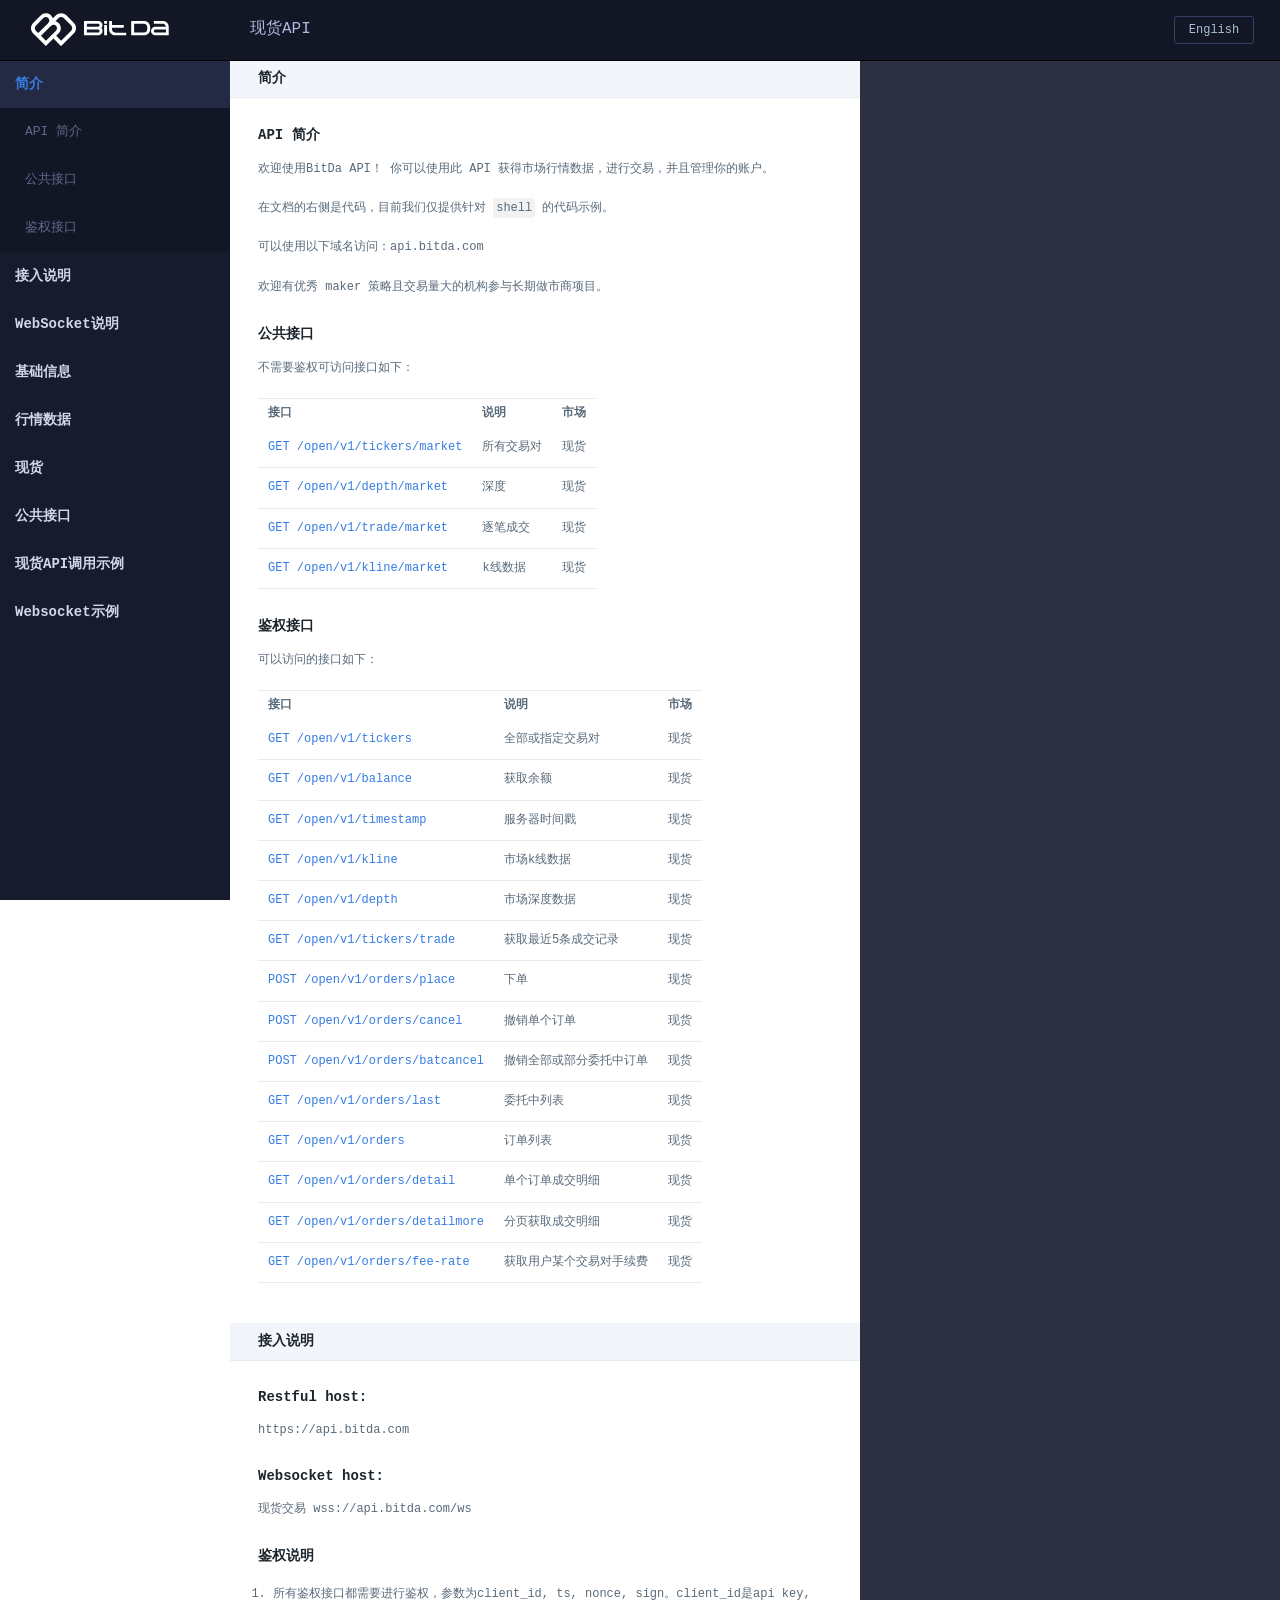
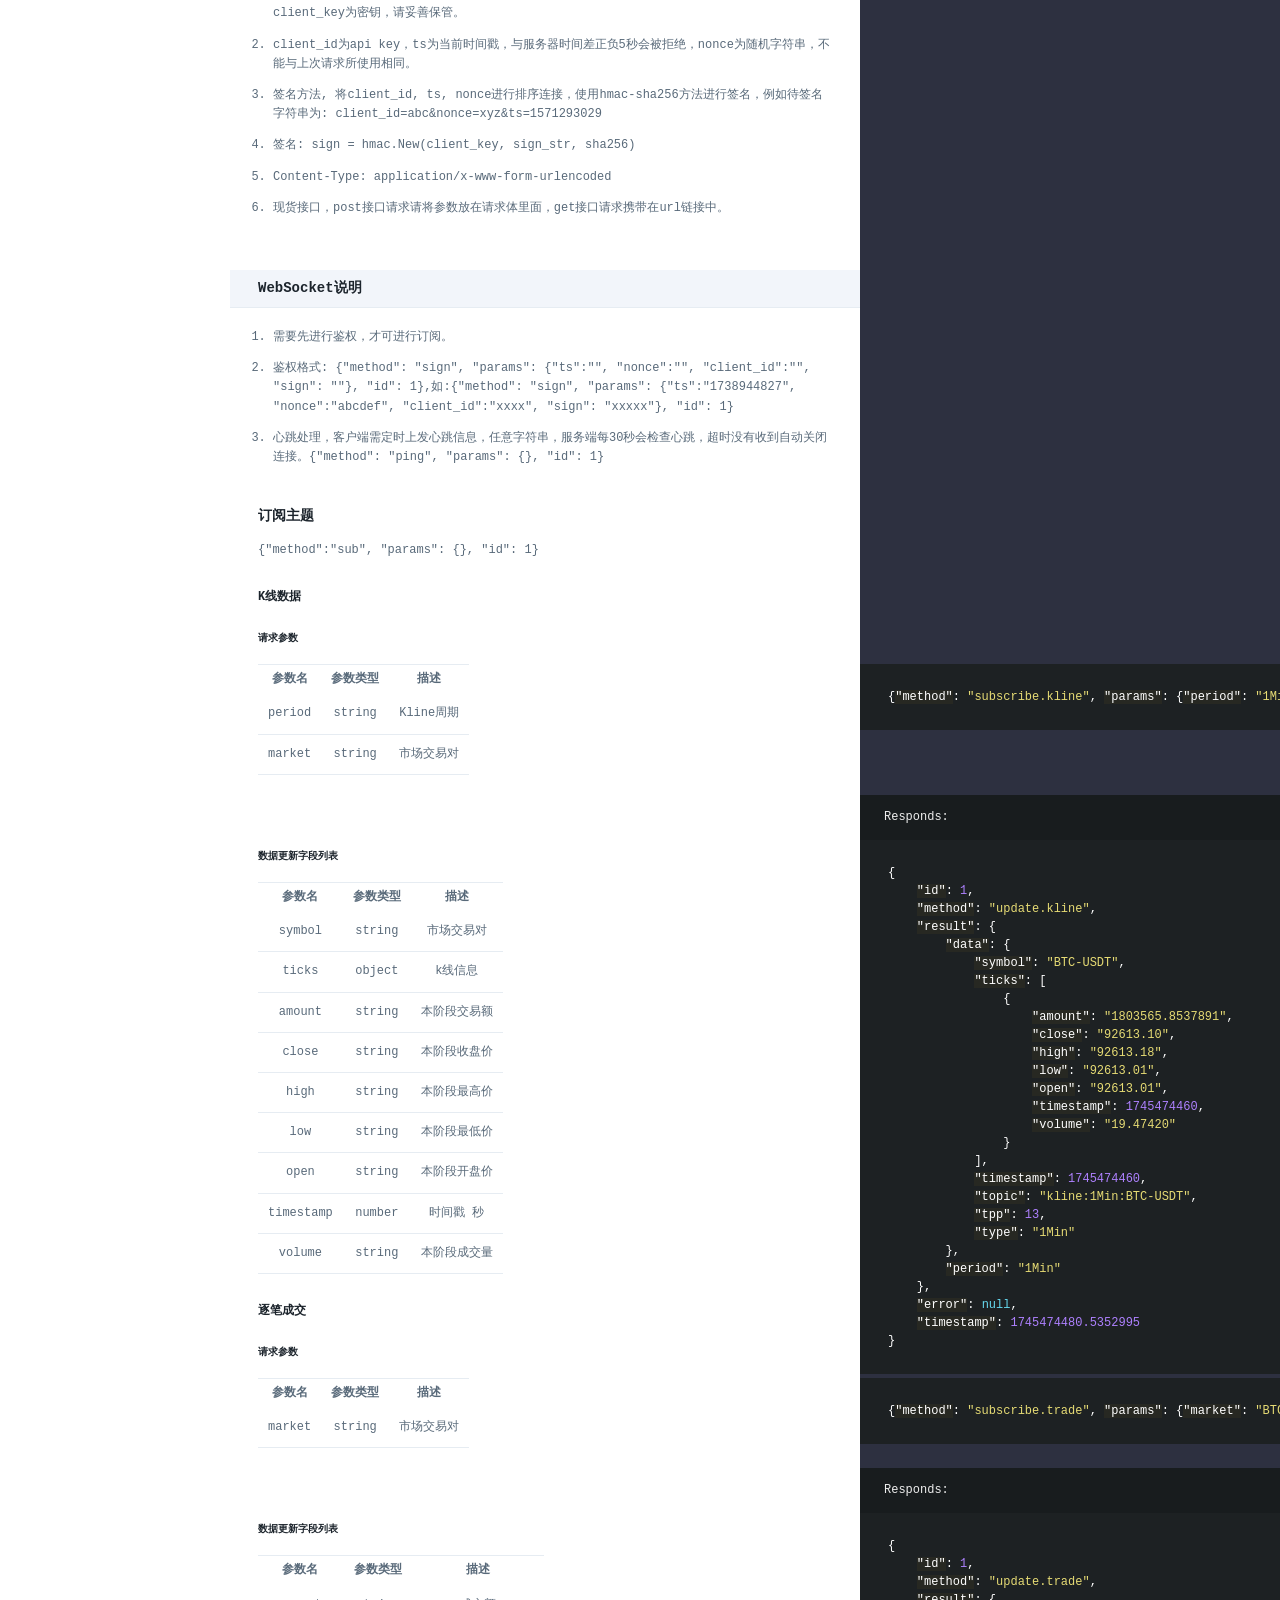
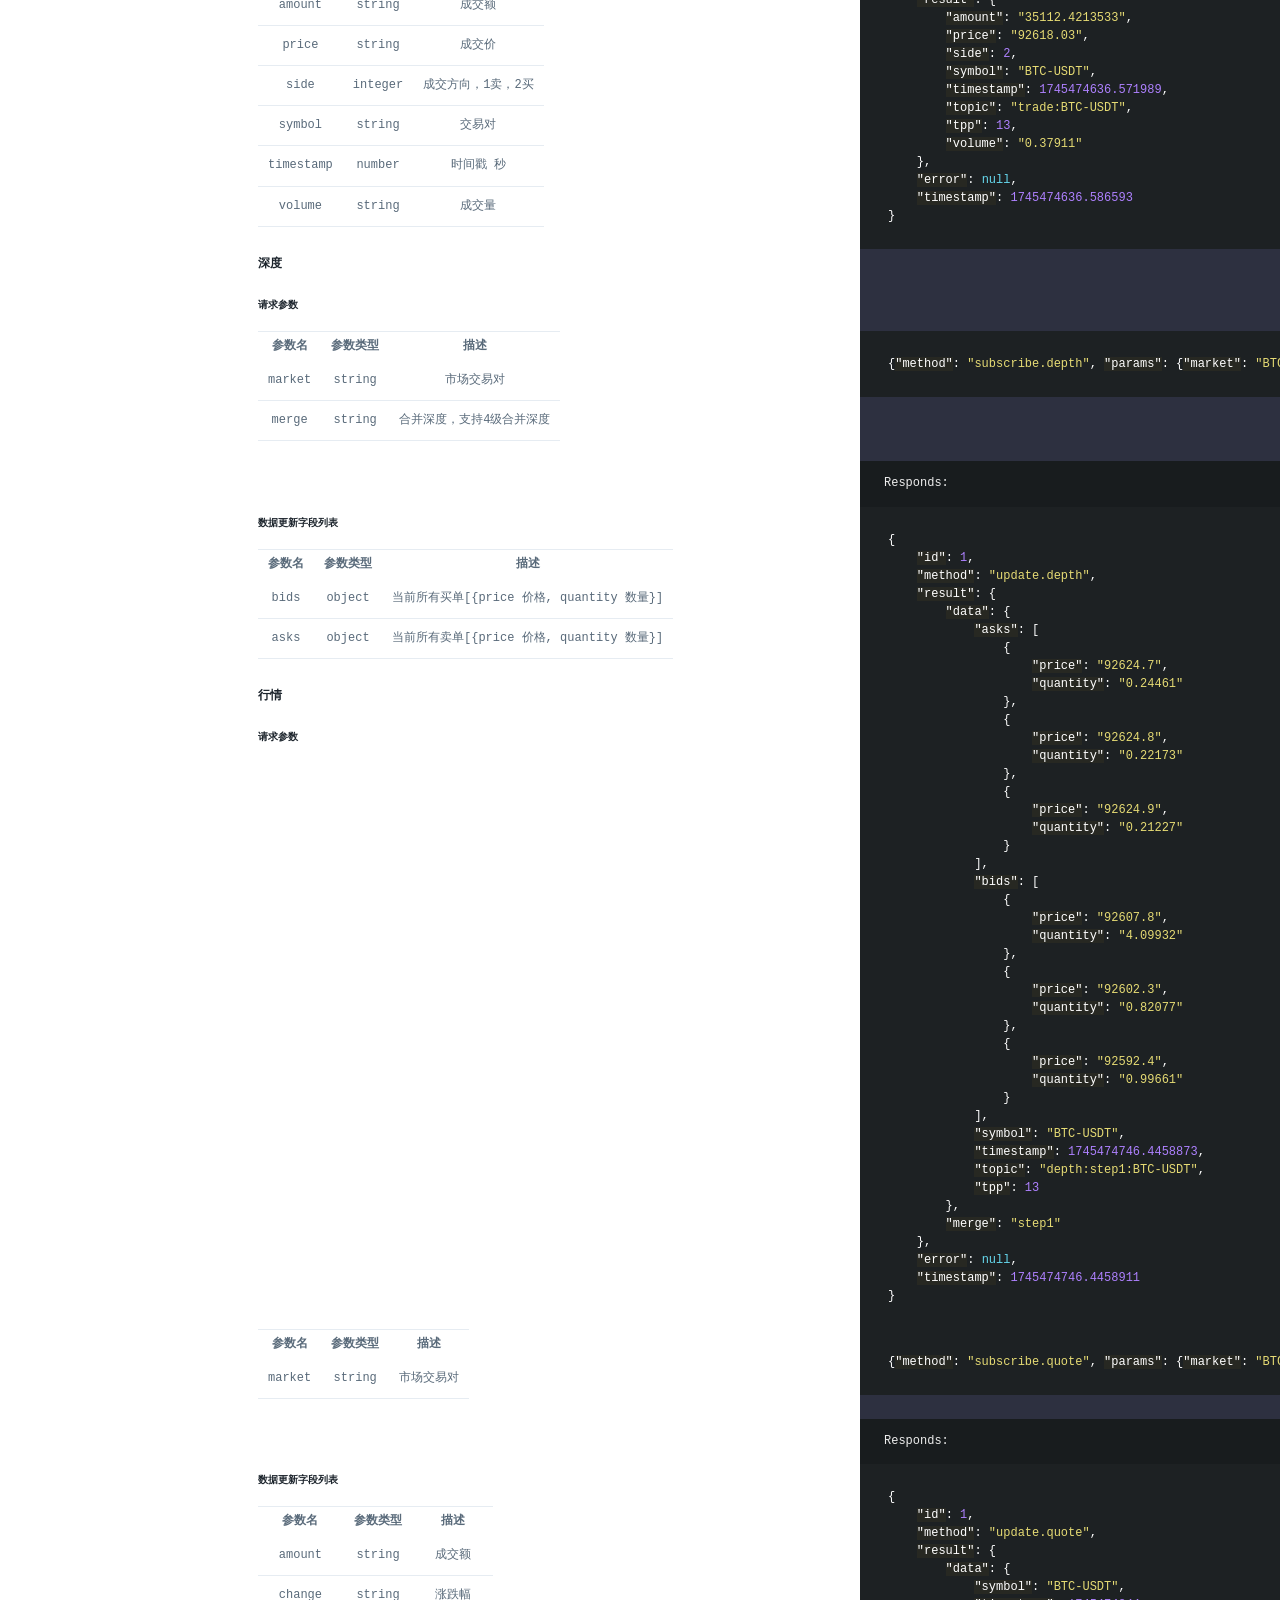
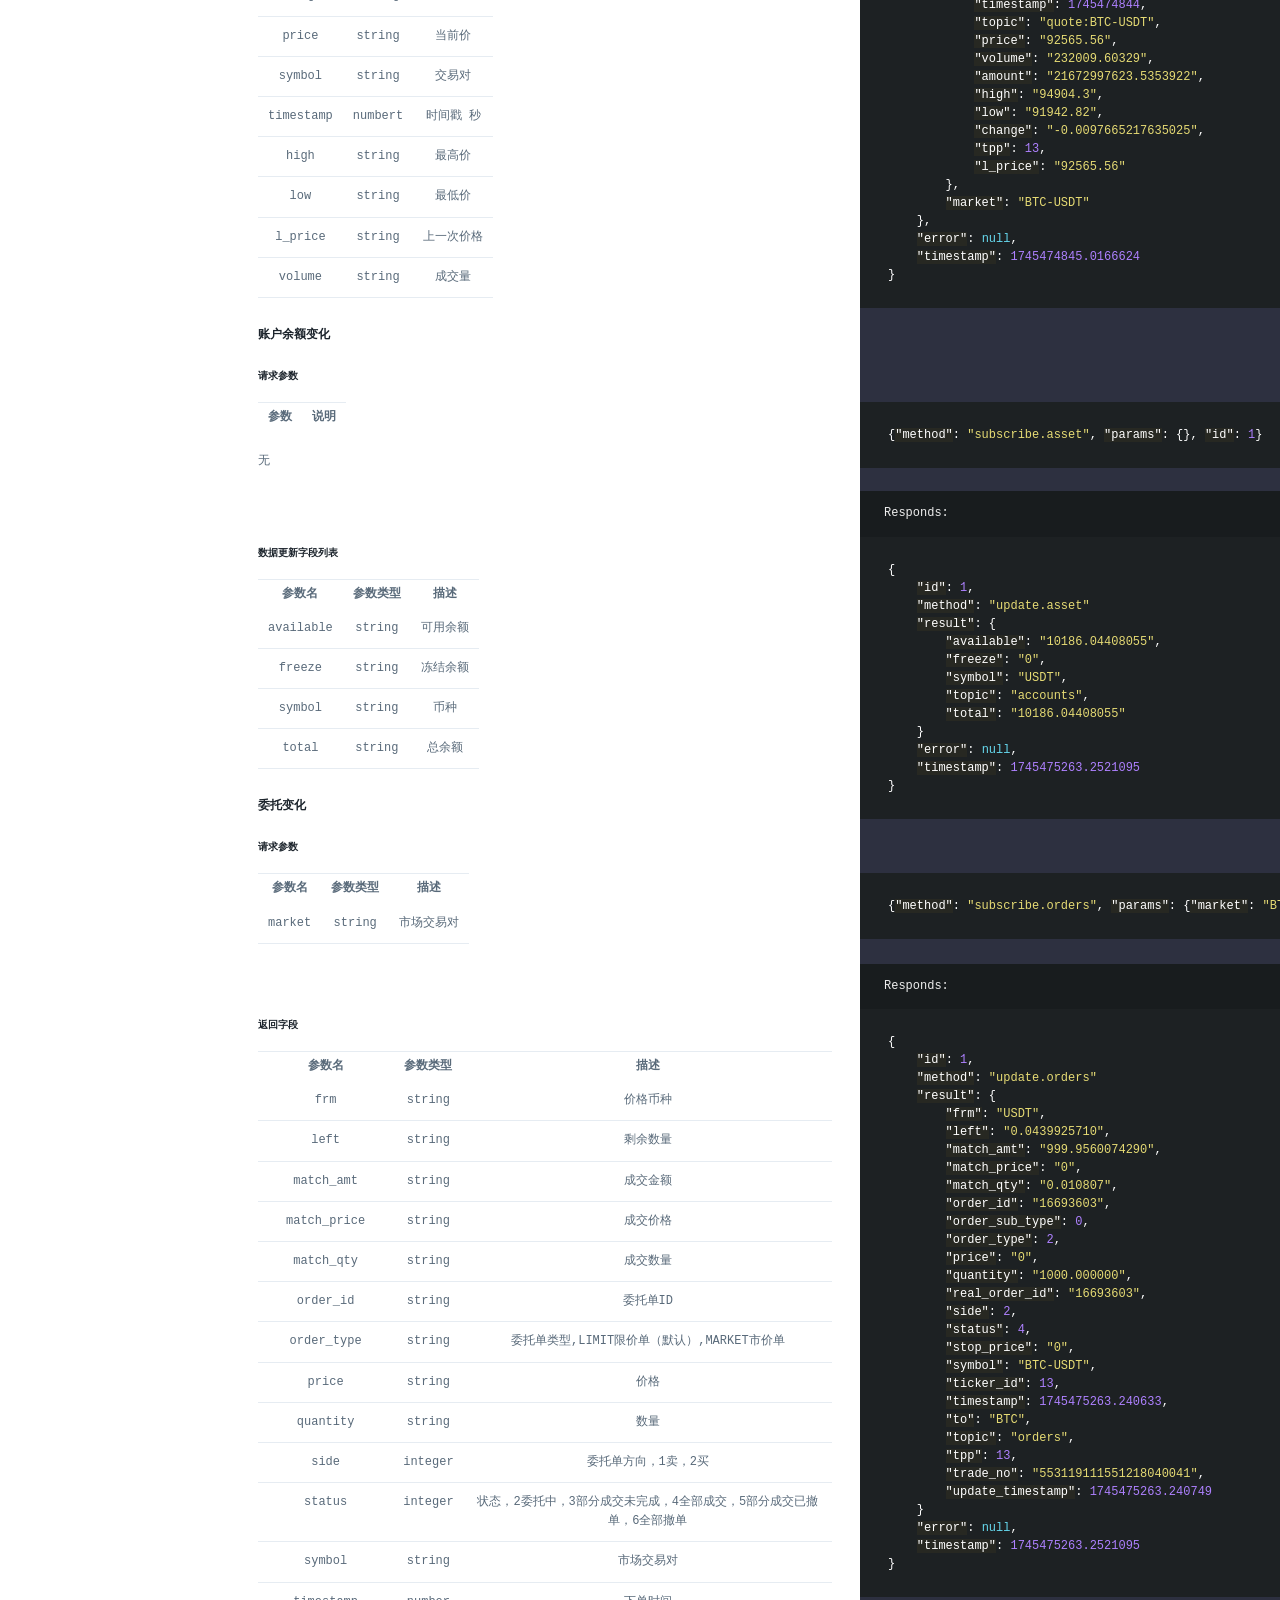
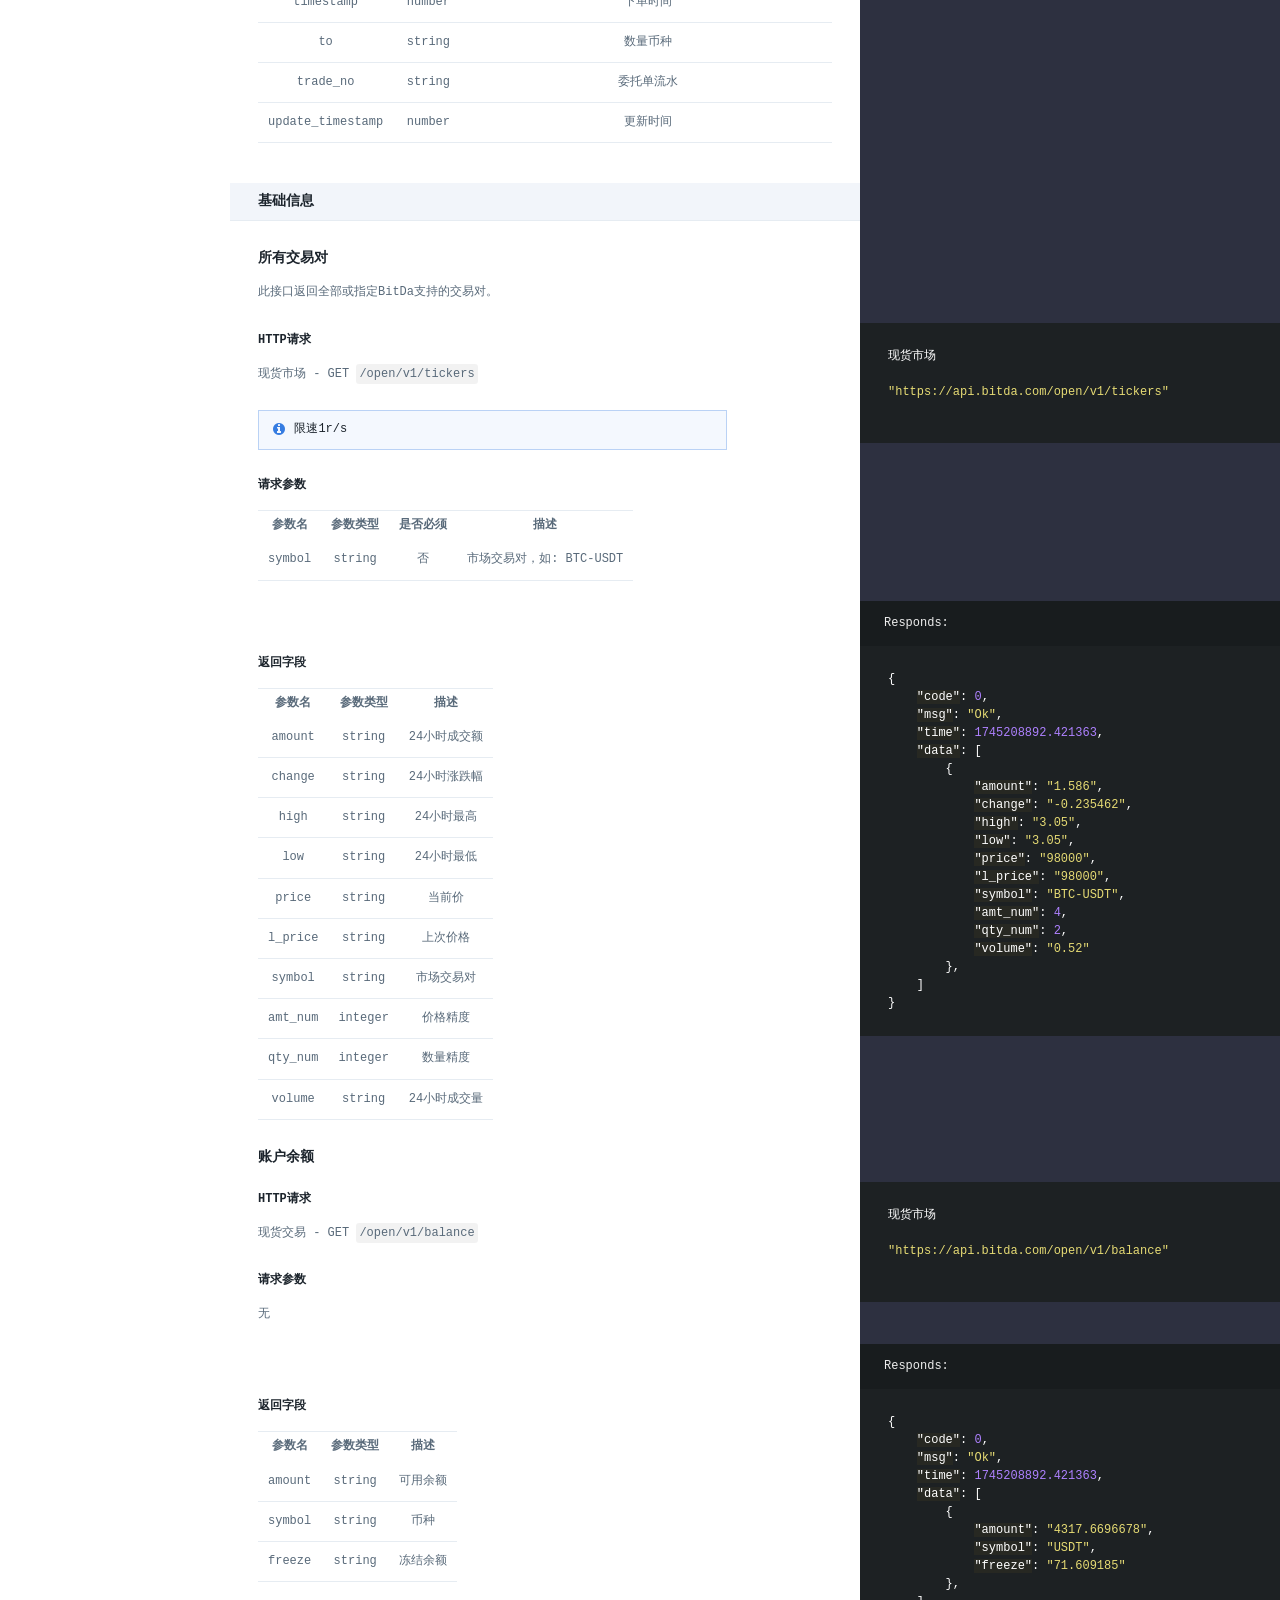
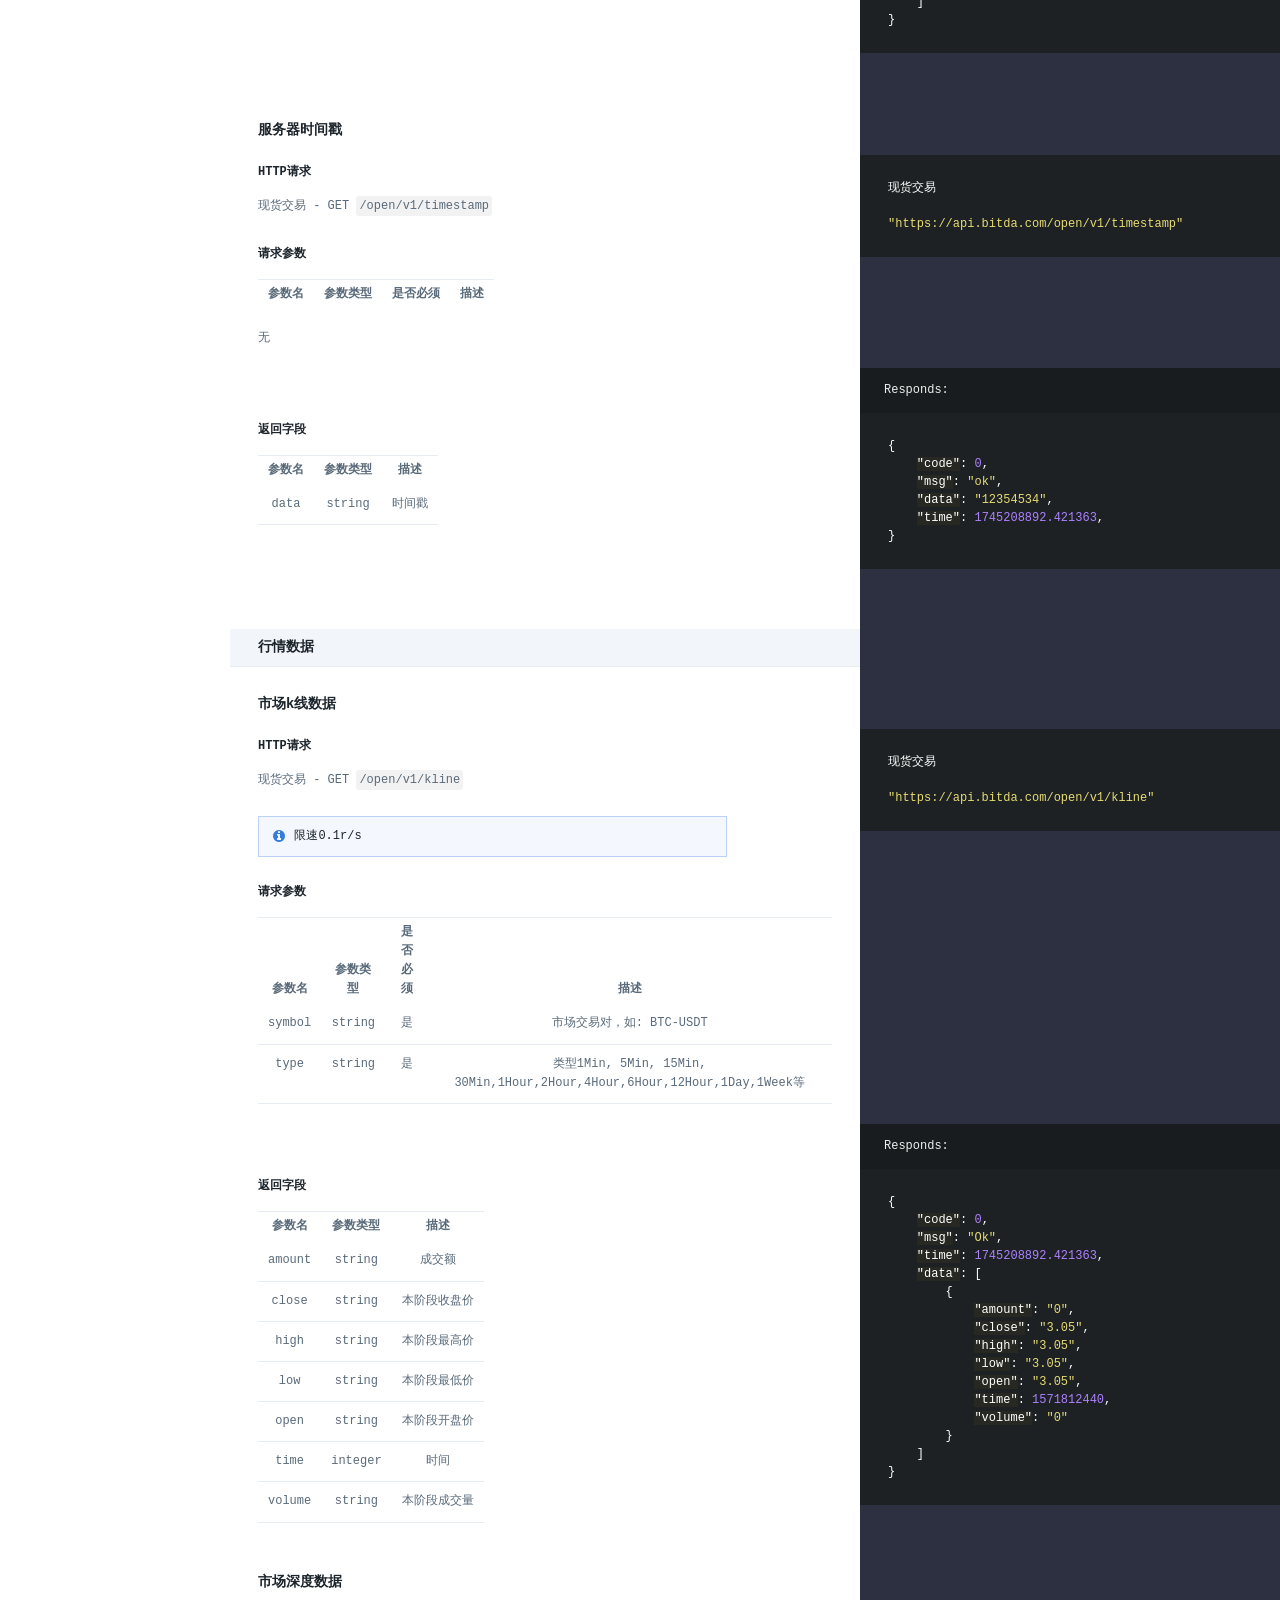
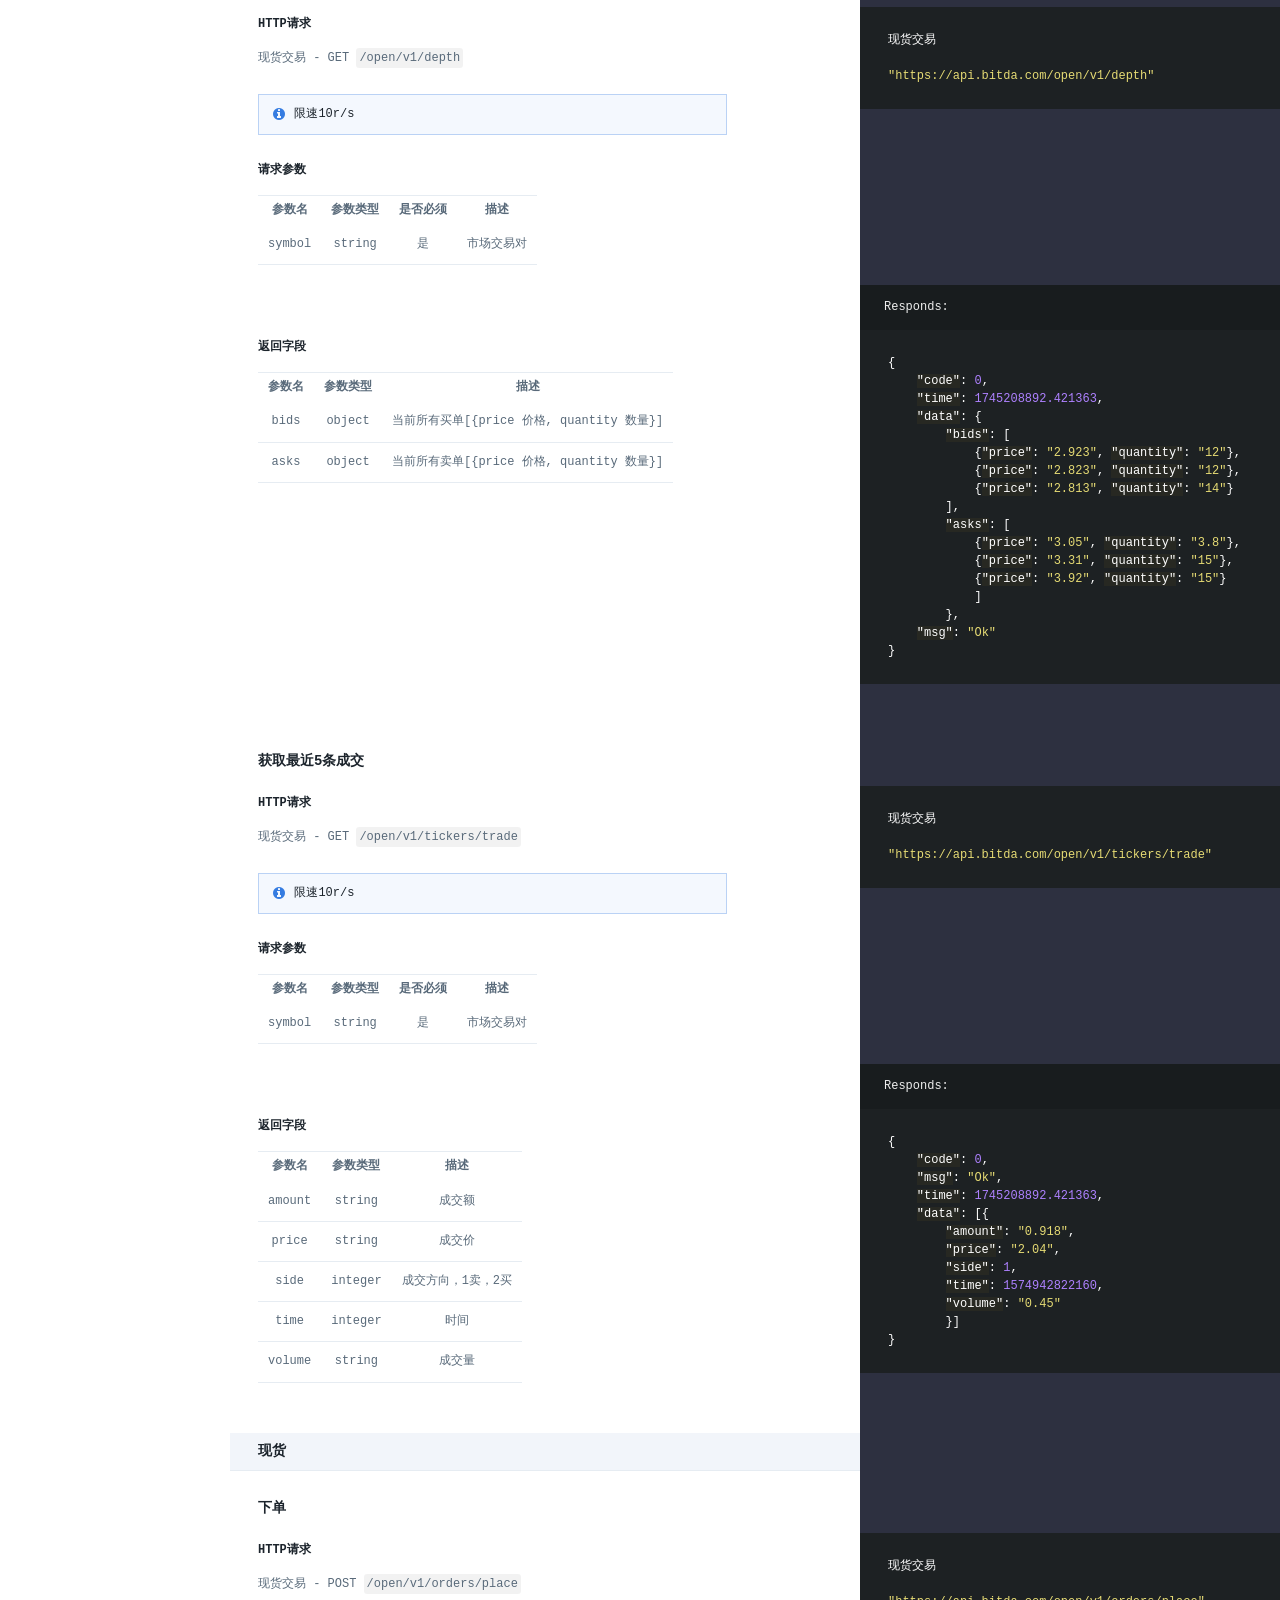
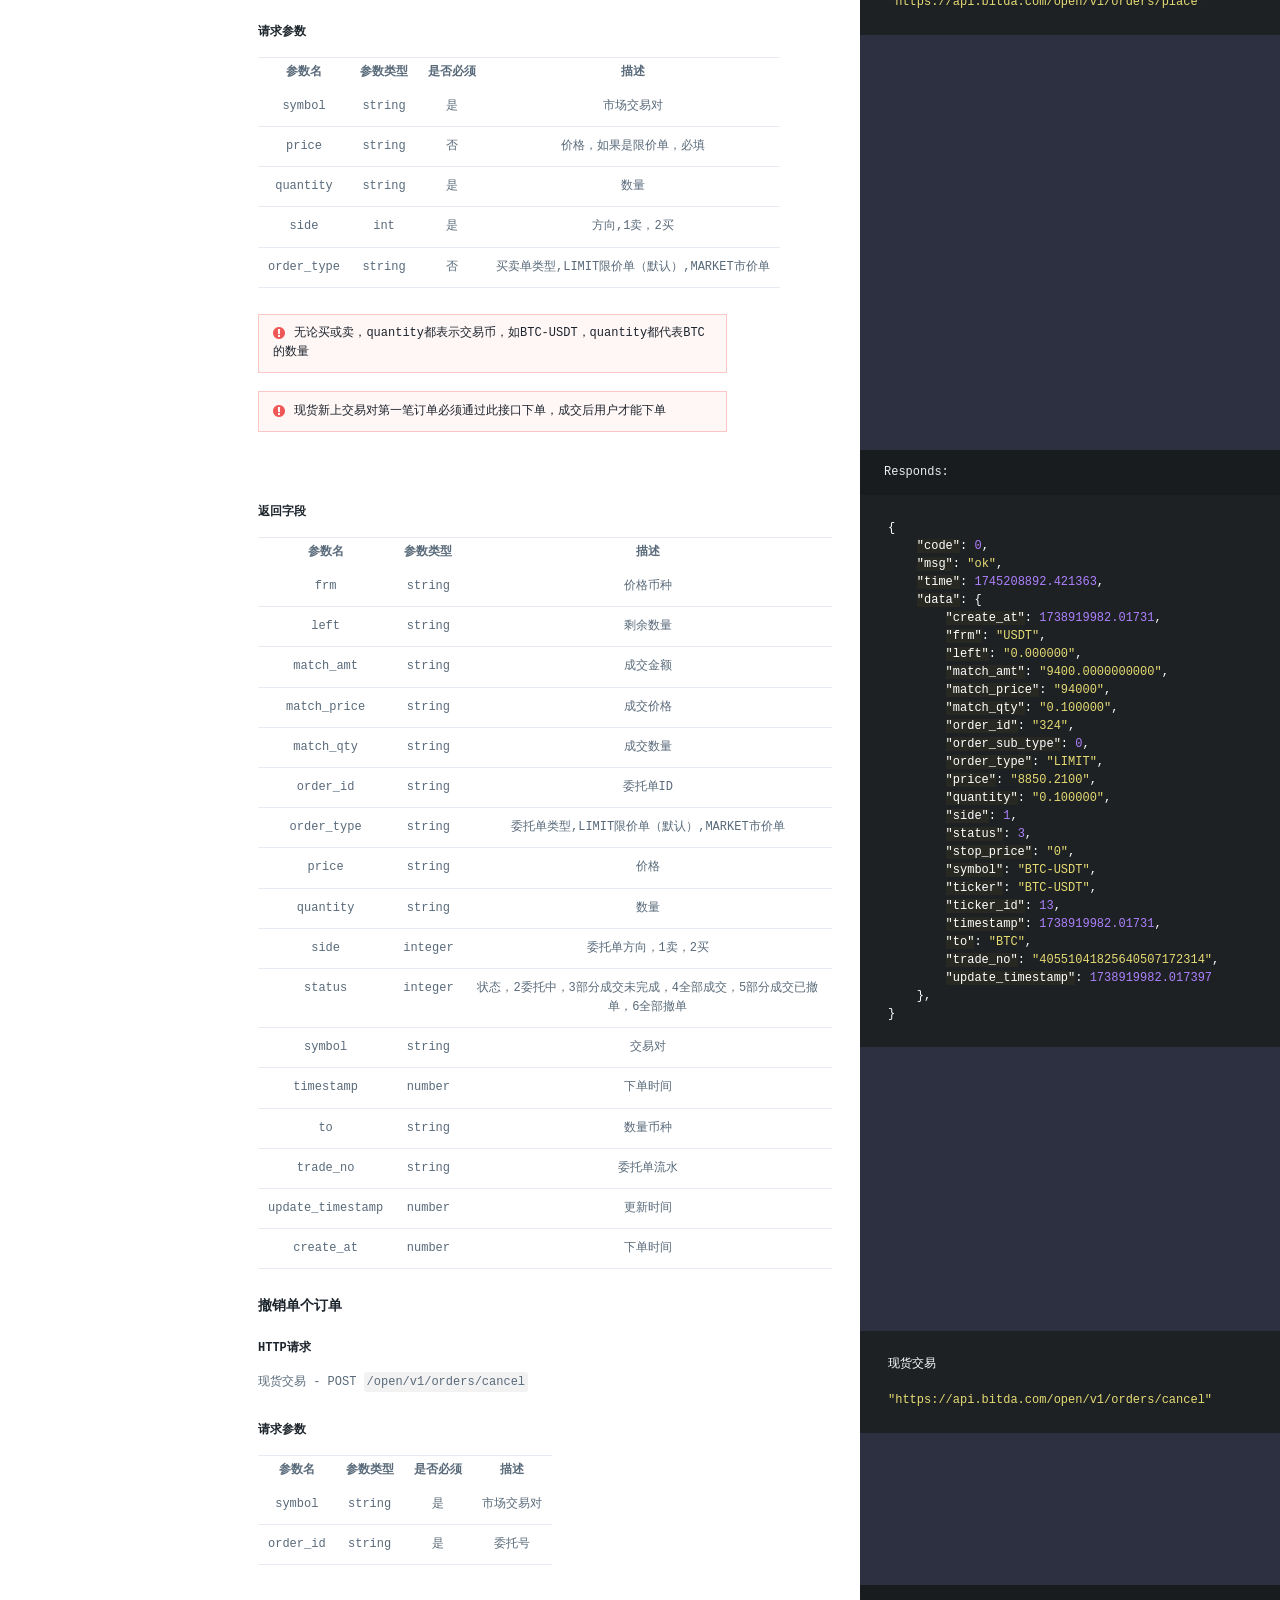
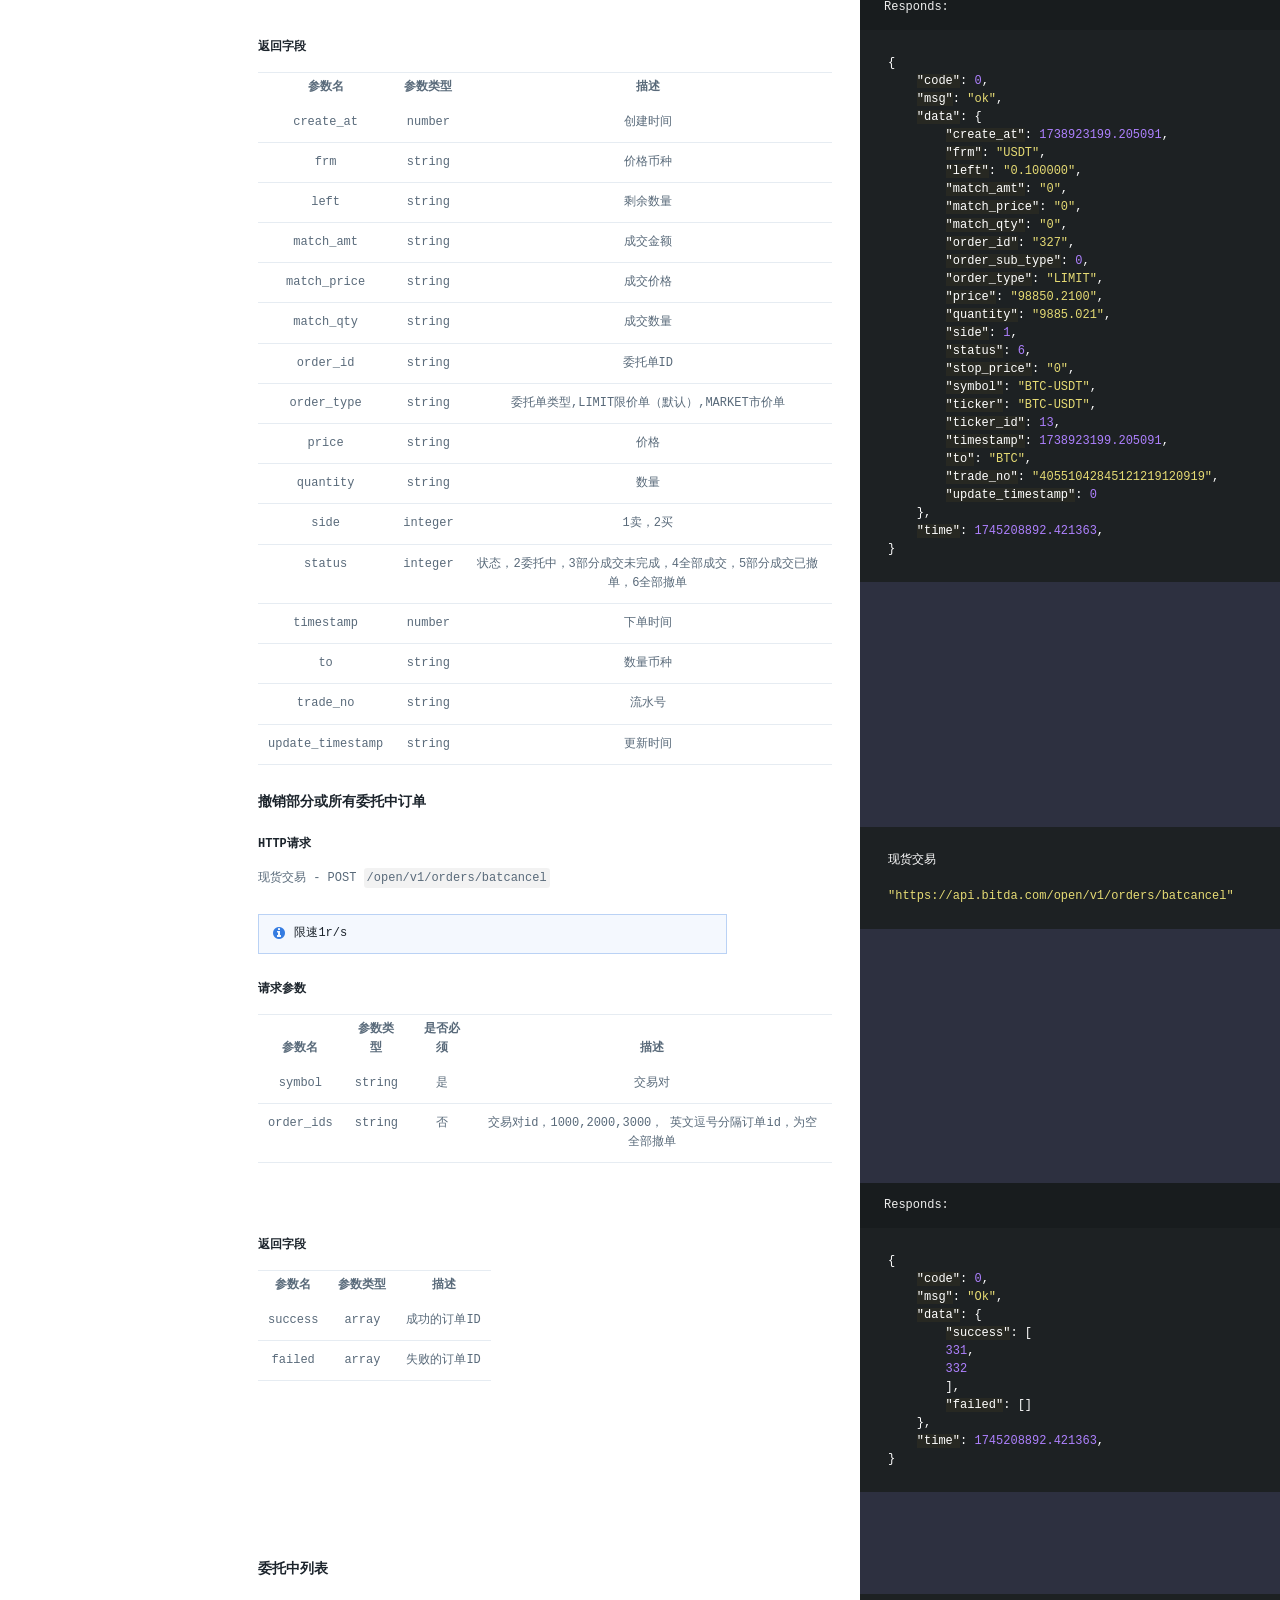
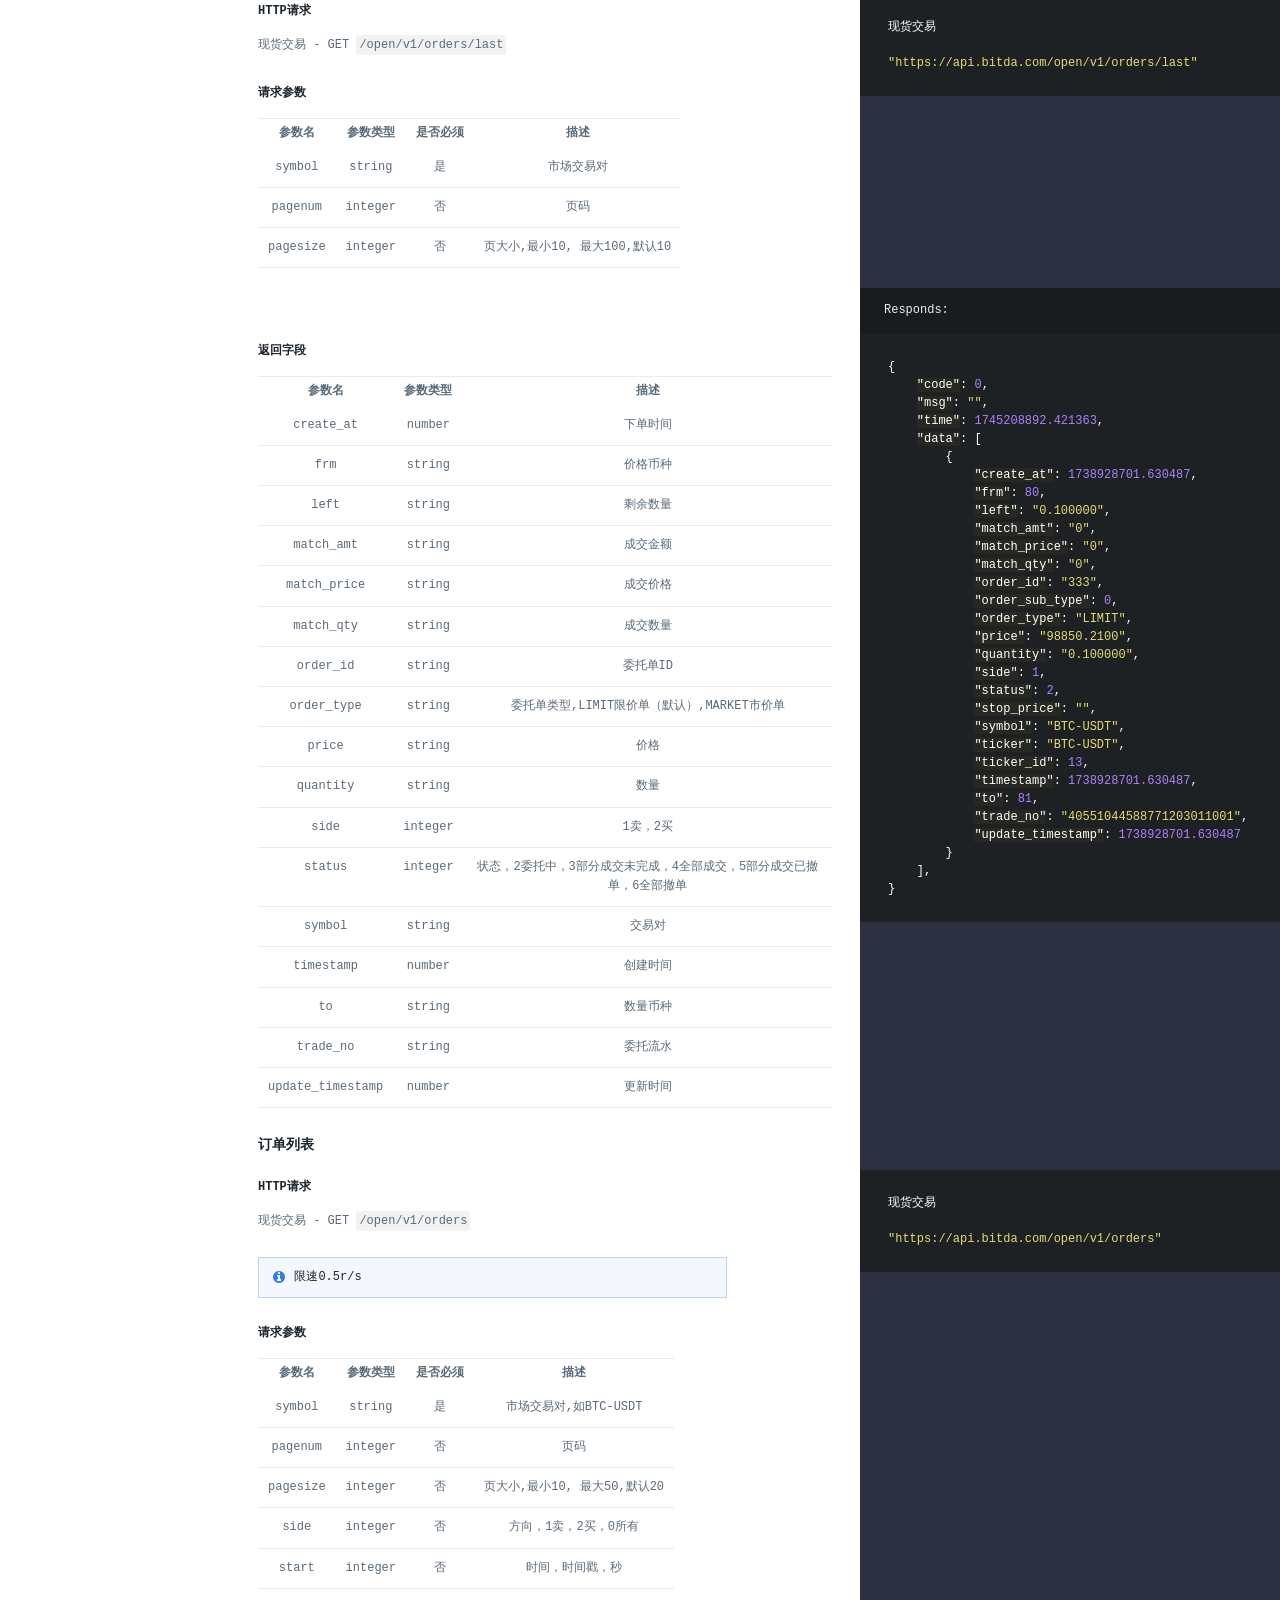
==== spot/v1/cn/index.html @ 2e69092d "publish: update generated from commit 02bce3104b066cb69a19d4a51a2f2bcac0392705" ====
<!doctype html>
<html>
  <head>
    <meta charset="utf-8">
    <meta content="IE=edge,chrome=1" http-equiv="X-UA-Compatible">
    <meta name="viewport" content="width=device-width, initial-scale=1, maximum-scale=1">
    <link href="images/favicon-dede8a83.ico" rel="icon" type="image/ico" />
    <title>BitDa Spot API 文档</title>
    <style>
      .highlight table td { padding: 5px; }
.highlight table pre { margin: 0; }
.highlight .gh {
  color: #999999;
}
.highlight .sr {
  color: #f6aa11;
}
.highlight .go {
  color: #888888;
}
.highlight .gp {
  color: #555555;
}
.highlight .gs {
}
.highlight .gu {
  color: #aaaaaa;
}
.highlight .nb {
  color: #f6aa11;
}
.highlight .cm {
  color: #75715e;
}
.highlight .cp {
  color: #75715e;
}
.highlight .c1 {
  color: #75715e;
}
.highlight .cs {
  color: #75715e;
}
.highlight .c, .highlight .ch, .highlight .cd, .highlight .cpf {
  color: #75715e;
}
.highlight .err {
  color: #960050;
}
.highlight .gr {
  color: #960050;
}
.highlight .gt {
  color: #960050;
}
.highlight .gd {
  color: #49483e;
}
.highlight .gi {
  color: #49483e;
}
.highlight .ge {
  color: #49483e;
}
.highlight .kc {
  color: #66d9ef;
}
.highlight .kd {
  color: #66d9ef;
}
.highlight .kr {
  color: #66d9ef;
}
.highlight .no {
  color: #66d9ef;
}
.highlight .kt {
  color: #66d9ef;
}
.highlight .mf {
  color: #ae81ff;
}
.highlight .mh {
  color: #ae81ff;
}
.highlight .il {
  color: #ae81ff;
}
.highlight .mi {
  color: #ae81ff;
}
.highlight .mo {
  color: #ae81ff;
}
.highlight .m, .highlight .mb, .highlight .mx {
  color: #ae81ff;
}
.highlight .sc {
  color: #ae81ff;
}
.highlight .se {
  color: #ae81ff;
}
.highlight .ss {
  color: #ae81ff;
}
.highlight .sd {
  color: #e6db74;
}
.highlight .s2 {
  color: #e6db74;
}
.highlight .sb {
  color: #e6db74;
}
.highlight .sh {
  color: #e6db74;
}
.highlight .si {
  color: #e6db74;
}
.highlight .sx {
  color: #e6db74;
}
.highlight .s1 {
  color: #e6db74;
}
.highlight .s, .highlight .sa, .highlight .dl {
  color: #e6db74;
}
.highlight .na {
  color: #a6e22e;
}
.highlight .nc {
  color: #a6e22e;
}
.highlight .nd {
  color: #a6e22e;
}
.highlight .ne {
  color: #a6e22e;
}
.highlight .nf, .highlight .fm {
  color: #a6e22e;
}
.highlight .vc {
  color: #ffffff;
  background-color: #272822;
}
.highlight .nn {
  color: #ffffff;
  background-color: #272822;
}
.highlight .nl {
  color: #ffffff;
  background-color: #272822;
}
.highlight .ni {
  color: #ffffff;
  background-color: #272822;
}
.highlight .bp {
  color: #ffffff;
  background-color: #272822;
}
.highlight .vg {
  color: #ffffff;
  background-color: #272822;
}
.highlight .vi {
  color: #ffffff;
  background-color: #272822;
}
.highlight .nv, .highlight .vm {
  color: #ffffff;
  background-color: #272822;
}
.highlight .w {
  color: #ffffff;
  background-color: #272822;
}
.highlight {
  color: #ffffff;
  background-color: #272822;
}
.highlight .n, .highlight .py, .highlight .nx {
  color: #ffffff;
  background-color: #272822;
}
.highlight .ow {
  color: #f92672;
}
.highlight .nt {
  color: #f92672;
}
.highlight .k, .highlight .kv {
  color: #f92672;
}
.highlight .kn {
  color: #f92672;
}
.highlight .kp {
  color: #f92672;
}
.highlight .o {
  color: #f92672;
}
    </style>
    <link href="stylesheets/screen-8fbe0af4.css" rel="stylesheet" media="screen" />
    <link href="stylesheets/print-92353496.css" rel="stylesheet" media="print" />
      <script src="javascripts/all_nosearch-c275c2f6.js"></script>
  </head>

  <body class="index" data-languages="[]">
    <a href="#" id="nav-button">
      <span>
        <img src="images/navbar-cad8cdcb.png" alt="" />
      </span>
    </a>
    <header>
      <div class="flex_box">
        <a href="https://www.bitda.com">
          <img src="images/logo-4042ab18.svg" class="logo" alt="" />
        </a>
        <div class="nav_box">
          <span class="nav_cell" style="display: none">
            <a href="javascript:;" class="nav_first">v1<i class="icon_nav"></i></a>
            <ul class="nav_ul">
              <li>
                <a href="/spot/v1/en/" id="v1_url">v1</a>
              </li>
            </ul>
          </span>
          <span class="nav_cell nav_tab">
            <a href="/spot/v1/en/" id="btn_spot">现货API</a>
          </span>
        </div>
      </div>
      <a href="/spot/v1/cn/" class="lang" id="lang_box">简体中文</a>
    </header>
    <div class="toc-wrapper">
      <ul id="toc" class="toc-list-h1">
          <li>
            <a href="#5ea2e0cde2" class="toc-h1 toc-link" data-title="简介">简介</a>
              <ul class="toc-list-h2">
                  <li>
                    <a href="#api" class="toc-h2 toc-link" data-title="API 简介">API 简介</a>
                  </li>
                  <li>
                    <a href="#495cebdeec" class="toc-h2 toc-link" data-title="公共接口">公共接口</a>
                  </li>
                  <li>
                    <a href="#313142e077" class="toc-h2 toc-link" data-title="鉴权接口">鉴权接口</a>
                  </li>
              </ul>
          </li>
          <li>
            <a href="#2d07d50c97" class="toc-h1 toc-link" data-title="接入说明">接入说明</a>
              <ul class="toc-list-h2">
                  <li>
                    <a href="#restful-host" class="toc-h2 toc-link" data-title="Restful host:">Restful host:</a>
                  </li>
                  <li>
                    <a href="#websocket-host" class="toc-h2 toc-link" data-title="Websocket host:">Websocket host:</a>
                  </li>
                  <li>
                    <a href="#17fef2a7cd" class="toc-h2 toc-link" data-title="鉴权说明">鉴权说明</a>
                  </li>
              </ul>
          </li>
          <li>
            <a href="#websocket" class="toc-h1 toc-link" data-title="WebSocket说明">WebSocket说明</a>
              <ul class="toc-list-h2">
                  <li>
                    <a href="#65cd7614bc" class="toc-h2 toc-link" data-title="订阅主题">订阅主题</a>
                  </li>
              </ul>
          </li>
          <li>
            <a href="#41654e0268" class="toc-h1 toc-link" data-title="基础信息">基础信息</a>
              <ul class="toc-list-h2">
                  <li>
                    <a href="#ebe64e52ff" class="toc-h2 toc-link" data-title="所有交易对">所有交易对</a>
                  </li>
                  <li>
                    <a href="#870c0ab88b" class="toc-h2 toc-link" data-title="账户余额">账户余额</a>
                  </li>
                  <li>
                    <a href="#fc5a31ea39" class="toc-h2 toc-link" data-title="服务器时间戳">服务器时间戳</a>
                  </li>
              </ul>
          </li>
          <li>
            <a href="#d9d514d202" class="toc-h1 toc-link" data-title="行情数据">行情数据</a>
              <ul class="toc-list-h2">
                  <li>
                    <a href="#k-2" class="toc-h2 toc-link" data-title="市场k线数据">市场k线数据</a>
                  </li>
                  <li>
                    <a href="#0f7bd4961a" class="toc-h2 toc-link" data-title="市场深度数据">市场深度数据</a>
                  </li>
                  <li>
                    <a href="#5" class="toc-h2 toc-link" data-title="获取最近5条成交">获取最近5条成交</a>
                  </li>
              </ul>
          </li>
          <li>
            <a href="#0a97ff03df" class="toc-h1 toc-link" data-title="现货">现货</a>
              <ul class="toc-list-h2">
                  <li>
                    <a href="#fd6ce2a756" class="toc-h2 toc-link" data-title="下单">下单</a>
                  </li>
                  <li>
                    <a href="#7742416be6" class="toc-h2 toc-link" data-title="撤销单个订单">撤销单个订单</a>
                  </li>
                  <li>
                    <a href="#cedb99e805" class="toc-h2 toc-link" data-title="撤销部分或所有委托中订单">撤销部分或所有委托中订单</a>
                  </li>
                  <li>
                    <a href="#c2313ec9bf" class="toc-h2 toc-link" data-title="委托中列表">委托中列表</a>
                  </li>
                  <li>
                    <a href="#cbbcc98be2" class="toc-h2 toc-link" data-title="订单列表">订单列表</a>
                  </li>
                  <li>
                    <a href="#3fbc9cb788" class="toc-h2 toc-link" data-title="单个订单成交明细">单个订单成交明细</a>
                  </li>
                  <li>
                    <a href="#d1baf83d74" class="toc-h2 toc-link" data-title="分页获取订单成交明细">分页获取订单成交明细</a>
                  </li>
                  <li>
                    <a href="#6033256dc0" class="toc-h2 toc-link" data-title="获取用户某个交易对手续费">获取用户某个交易对手续费</a>
                  </li>
              </ul>
          </li>
          <li>
            <a href="#495cebdeec-2" class="toc-h1 toc-link" data-title="公共接口">公共接口</a>
              <ul class="toc-list-h2">
                  <li>
                    <a href="#ebe64e52ff-2" class="toc-h2 toc-link" data-title="所有交易对">所有交易对</a>
                  </li>
                  <li>
                    <a href="#a1128a972d-2" class="toc-h2 toc-link" data-title="深度">深度</a>
                  </li>
                  <li>
                    <a href="#775841b581-2" class="toc-h2 toc-link" data-title="逐笔成交">逐笔成交</a>
                  </li>
                  <li>
                    <a href="#k-3" class="toc-h2 toc-link" data-title="k线数据">k线数据</a>
                  </li>
              </ul>
          </li>
          <li>
            <a href="#api-2" class="toc-h1 toc-link" data-title="现货API调用示例">现货API调用示例</a>
          </li>
          <li>
            <a href="#websocket-2" class="toc-h1 toc-link" data-title="Websocket示例">Websocket示例</a>
          </li>
      </ul>
    </div>
    <div class="page-wrapper">
      <div class="dark-box"></div>
      <div class="content">
        <h1 id='5ea2e0cde2'>简介</h1><h2 id='api'>API 简介</h2>
<p>欢迎使用BitDa API！ 你可以使用此 API 获得市场行情数据，进行交易，并且管理你的账户。</p>

<p>在文档的右侧是代码，目前我们仅提供针对 <code>shell</code> 的代码示例。</p>

<p>可以使用以下域名访问：api.bitda.com</p>

<p>欢迎有优秀 maker 策略且交易量大的机构参与长期做市商项目。</p>
<h2 id='495cebdeec'>公共接口</h2>
<p>不需要鉴权可访问接口如下：</p>

<table><thead>
<tr>
<th>接口</th>
<th>说明</th>
<th>市场</th>
</tr>
</thead><tbody>
<tr>
<td><a href="#495cebdeec-2">GET /open/v1/tickers/market</a></td>
<td>所有交易对</td>
<td>现货</td>
</tr>
<tr>
<td><a href="#a1128a972d-2">GET /open/v1/depth/market</a></td>
<td>深度</td>
<td>现货</td>
</tr>
<tr>
<td><a href="#775841b581-2">GET /open/v1/trade/market</a></td>
<td>逐笔成交</td>
<td>现货</td>
</tr>
<tr>
<td><a href="#k-3">GET /open/v1/kline/market</a></td>
<td>k线数据</td>
<td>现货</td>
</tr>
</tbody></table>
<h2 id='313142e077'>鉴权接口</h2>
<p>可以访问的接口如下：</p>

<table><thead>
<tr>
<th>接口</th>
<th>说明</th>
<th>市场</th>
</tr>
</thead><tbody>
<tr>
<td><a href="#ebe64e52ff">GET /open/v1/tickers</a></td>
<td>全部或指定交易对</td>
<td>现货</td>
</tr>
<tr>
<td><a href="#870c0ab88b">GET /open/v1/balance</a></td>
<td>获取余额</td>
<td>现货</td>
</tr>
<tr>
<td><a href="#fc5a31ea39">GET /open/v1/timestamp</a></td>
<td>服务器时间戳</td>
<td>现货</td>
</tr>
<tr>
<td><a href="#k-2">GET /open/v1/kline</a></td>
<td>市场k线数据</td>
<td>现货</td>
</tr>
<tr>
<td><a href="#0f7bd4961a">GET /open/v1/depth</a></td>
<td>市场深度数据</td>
<td>现货</td>
</tr>
<tr>
<td><a href="#5">GET /open/v1/tickers/trade</a></td>
<td>获取最近5条成交记录</td>
<td>现货</td>
</tr>
<tr>
<td><a href="#fd6ce2a756">POST /open/v1/orders/place</a></td>
<td>下单</td>
<td>现货</td>
</tr>
<tr>
<td><a href="#7742416be6">POST /open/v1/orders/cancel</a></td>
<td>撤销单个订单</td>
<td>现货</td>
</tr>
<tr>
<td><a href="#cedb99e805">POST /open/v1/orders/batcancel</a></td>
<td>撤销全部或部分委托中订单</td>
<td>现货</td>
</tr>
<tr>
<td><a href="#c2313ec9bf">GET /open/v1/orders/last</a></td>
<td>委托中列表</td>
<td>现货</td>
</tr>
<tr>
<td><a href="#cbbcc98be2">GET /open/v1/orders</a></td>
<td>订单列表</td>
<td>现货</td>
</tr>
<tr>
<td><a href="#3fbc9cb788">GET /open/v1/orders/detail</a></td>
<td>单个订单成交明细</td>
<td>现货</td>
</tr>
<tr>
<td><a href="#d1baf83d74">GET /open/v1/orders/detailmore</a></td>
<td>分页获取成交明细</td>
<td>现货</td>
</tr>
<tr>
<td><a href="#6033256dc0">GET /open/v1/orders/fee-rate</a></td>
<td>获取用户某个交易对手续费</td>
<td>现货</td>
</tr>
</tbody></table>
<h1 id='2d07d50c97'>接入说明</h1><h2 id='restful-host'>Restful host:</h2>
<p>https://api.bitda.com</p>
<h2 id='websocket-host'>Websocket host:</h2>
<p>现货交易
    wss://api.bitda.com/ws</p>
<h2 id='17fef2a7cd'>鉴权说明</h2>
<ol>
<li><p>所有鉴权接口都需要进行鉴权，参数为client_id, ts, nonce, sign。client_id是api key, client_key为密钥，请妥善保管。</p></li>
<li><p>client_id为api key，ts为当前时间戳，与服务器时间差正负5秒会被拒绝，nonce为随机字符串，不能与上次请求所使用相同。</p></li>
<li><p>签名方法, 将client_id, ts, nonce进行排序连接，使用hmac-sha256方法进行签名，例如待签名字符串为: client_id=abc&amp;nonce=xyz&amp;ts=1571293029</p></li>
<li><p>签名: sign = hmac.New(client_key, sign_str, sha256)</p></li>
<li><p>Content-Type: application/x-www-form-urlencoded</p></li>
<li><p>现货接口，post接口请求请将参数放在请求体里面，get接口请求携带在url链接中。</p></li>
</ol>
<h1 id='websocket'>WebSocket说明</h1>
<ol>
<li><p>需要先进行鉴权，才可进行订阅。</p></li>
<li><p>鉴权格式: {&quot;method&quot;: &quot;sign&quot;, &quot;params&quot;: {&quot;ts&quot;:&quot;&quot;, &quot;nonce&quot;:&quot;&quot;, &quot;client_id&quot;:&quot;&quot;, &quot;sign&quot;: &quot;&quot;}, &quot;id&quot;: 1},如:{&quot;method&quot;: &quot;sign&quot;, &quot;params&quot;: {&quot;ts&quot;:&quot;1738944827&quot;, &quot;nonce&quot;:&quot;abcdef&quot;, &quot;client_id&quot;:&quot;xxxx&quot;, &quot;sign&quot;: &quot;xxxxx&quot;}, &quot;id&quot;: 1}</p></li>
<li><p>心跳处理，客户端需定时上发心跳信息，任意字符串，服务端每30秒会检查心跳，超时没有收到自动关闭连接。{&quot;method&quot;: &quot;ping&quot;, &quot;params&quot;: {}, &quot;id&quot;: 1}</p></li>
</ol>
<h2 id='65cd7614bc'>订阅主题</h2>
<p>{&quot;method&quot;:&quot;sub&quot;, &quot;params&quot;: {}, &quot;id&quot;: 1}</p>
<h3 id='k'>K线数据</h3><h4 id='1f9ac54b15'>请求参数</h4><div class="highlight"><pre class="highlight json tab-json"><code><span class="p">{</span><span class="nl">"method"</span><span class="p">:</span><span class="w"> </span><span class="s2">"subscribe.kline"</span><span class="p">,</span><span class="w"> </span><span class="nl">"params"</span><span class="p">:</span><span class="w"> </span><span class="p">{</span><span class="nl">"period"</span><span class="p">:</span><span class="w"> </span><span class="s2">"1Min"</span><span class="p">,</span><span class="w"> </span><span class="nl">"market"</span><span class="p">:</span><span class="w"> </span><span class="s2">"BTC-USDT"</span><span class="p">},</span><span class="w"> </span><span class="nl">"id"</span><span class="p">:</span><span class="w"> </span><span class="mi">1</span><span class="p">}</span><span class="w">
</span></code></pre></div>
<table><thead>
<tr>
<th style="text-align: center">参数名</th>
<th style="text-align: center">参数类型</th>
<th style="text-align: center">描述</th>
</tr>
</thead><tbody>
<tr>
<td style="text-align: center">period</td>
<td style="text-align: center">string</td>
<td style="text-align: center">Kline周期</td>
</tr>
<tr>
<td style="text-align: center">market</td>
<td style="text-align: center">string</td>
<td style="text-align: center">市场交易对</td>
</tr>
</tbody></table>

<blockquote>
<p>Responds:</p>
</blockquote>
<div class="highlight"><pre class="highlight json tab-json"><code><span class="p">{</span><span class="w">
    </span><span class="nl">"id"</span><span class="p">:</span><span class="w"> </span><span class="mi">1</span><span class="p">,</span><span class="w">
    </span><span class="nl">"method"</span><span class="p">:</span><span class="w"> </span><span class="s2">"update.kline"</span><span class="p">,</span><span class="w">
    </span><span class="nl">"result"</span><span class="p">:</span><span class="w"> </span><span class="p">{</span><span class="w">
        </span><span class="nl">"data"</span><span class="p">:</span><span class="w"> </span><span class="p">{</span><span class="w">
            </span><span class="nl">"symbol"</span><span class="p">:</span><span class="w"> </span><span class="s2">"BTC-USDT"</span><span class="p">,</span><span class="w">
            </span><span class="nl">"ticks"</span><span class="p">:</span><span class="w"> </span><span class="p">[</span><span class="w">
                </span><span class="p">{</span><span class="w">
                    </span><span class="nl">"amount"</span><span class="p">:</span><span class="w"> </span><span class="s2">"1803565.8537891"</span><span class="p">,</span><span class="w">
                    </span><span class="nl">"close"</span><span class="p">:</span><span class="w"> </span><span class="s2">"92613.10"</span><span class="p">,</span><span class="w">
                    </span><span class="nl">"high"</span><span class="p">:</span><span class="w"> </span><span class="s2">"92613.18"</span><span class="p">,</span><span class="w">
                    </span><span class="nl">"low"</span><span class="p">:</span><span class="w"> </span><span class="s2">"92613.01"</span><span class="p">,</span><span class="w">
                    </span><span class="nl">"open"</span><span class="p">:</span><span class="w"> </span><span class="s2">"92613.01"</span><span class="p">,</span><span class="w">
                    </span><span class="nl">"timestamp"</span><span class="p">:</span><span class="w"> </span><span class="mi">1745474460</span><span class="p">,</span><span class="w">
                    </span><span class="nl">"volume"</span><span class="p">:</span><span class="w"> </span><span class="s2">"19.47420"</span><span class="w">
                </span><span class="p">}</span><span class="w">
            </span><span class="p">],</span><span class="w">
            </span><span class="nl">"timestamp"</span><span class="p">:</span><span class="w"> </span><span class="mi">1745474460</span><span class="p">,</span><span class="w">
            </span><span class="nl">"topic"</span><span class="p">:</span><span class="w"> </span><span class="s2">"kline:1Min:BTC-USDT"</span><span class="p">,</span><span class="w">
            </span><span class="nl">"tpp"</span><span class="p">:</span><span class="w"> </span><span class="mi">13</span><span class="p">,</span><span class="w">
            </span><span class="nl">"type"</span><span class="p">:</span><span class="w"> </span><span class="s2">"1Min"</span><span class="w">
        </span><span class="p">},</span><span class="w">
        </span><span class="nl">"period"</span><span class="p">:</span><span class="w"> </span><span class="s2">"1Min"</span><span class="w">
    </span><span class="p">},</span><span class="w">
    </span><span class="nl">"error"</span><span class="p">:</span><span class="w"> </span><span class="kc">null</span><span class="p">,</span><span class="w">
    </span><span class="nl">"timestamp"</span><span class="p">:</span><span class="w"> </span><span class="mf">1745474480.5352995</span><span class="w">
</span><span class="p">}</span><span class="w">
</span></code></pre></div><h4 id='7bf990a9a9'>数据更新字段列表</h4>
<table><thead>
<tr>
<th style="text-align: center">参数名</th>
<th style="text-align: center">参数类型</th>
<th style="text-align: center">描述</th>
</tr>
</thead><tbody>
<tr>
<td style="text-align: center">symbol</td>
<td style="text-align: center">string</td>
<td style="text-align: center">市场交易对</td>
</tr>
<tr>
<td style="text-align: center">ticks</td>
<td style="text-align: center">object</td>
<td style="text-align: center">k线信息</td>
</tr>
<tr>
<td style="text-align: center">amount</td>
<td style="text-align: center">string</td>
<td style="text-align: center">本阶段交易额</td>
</tr>
<tr>
<td style="text-align: center">close</td>
<td style="text-align: center">string</td>
<td style="text-align: center">本阶段收盘价</td>
</tr>
<tr>
<td style="text-align: center">high</td>
<td style="text-align: center">string</td>
<td style="text-align: center">本阶段最高价</td>
</tr>
<tr>
<td style="text-align: center">low</td>
<td style="text-align: center">string</td>
<td style="text-align: center">本阶段最低价</td>
</tr>
<tr>
<td style="text-align: center">open</td>
<td style="text-align: center">string</td>
<td style="text-align: center">本阶段开盘价</td>
</tr>
<tr>
<td style="text-align: center">timestamp</td>
<td style="text-align: center">number</td>
<td style="text-align: center">时间戳 秒</td>
</tr>
<tr>
<td style="text-align: center">volume</td>
<td style="text-align: center">string</td>
<td style="text-align: center">本阶段成交量</td>
</tr>
</tbody></table>
<h3 id='775841b581'>逐笔成交</h3><h4 id='1f9ac54b15-2'>请求参数</h4><div class="highlight"><pre class="highlight json tab-json"><code><span class="p">{</span><span class="nl">"method"</span><span class="p">:</span><span class="w"> </span><span class="s2">"subscribe.trade"</span><span class="p">,</span><span class="w"> </span><span class="nl">"params"</span><span class="p">:</span><span class="w"> </span><span class="p">{</span><span class="nl">"market"</span><span class="p">:</span><span class="w"> </span><span class="s2">"BTC-USDT"</span><span class="p">},</span><span class="w"> </span><span class="nl">"id"</span><span class="p">:</span><span class="w"> </span><span class="mi">1</span><span class="p">}</span><span class="w">
</span></code></pre></div>
<table><thead>
<tr>
<th style="text-align: center">参数名</th>
<th style="text-align: center">参数类型</th>
<th style="text-align: center">描述</th>
</tr>
</thead><tbody>
<tr>
<td style="text-align: center">market</td>
<td style="text-align: center">string</td>
<td style="text-align: center">市场交易对</td>
</tr>
</tbody></table>

<blockquote>
<p>Responds:</p>
</blockquote>
<div class="highlight"><pre class="highlight json tab-json"><code><span class="p">{</span><span class="w">
    </span><span class="nl">"id"</span><span class="p">:</span><span class="w"> </span><span class="mi">1</span><span class="p">,</span><span class="w">
    </span><span class="nl">"method"</span><span class="p">:</span><span class="w"> </span><span class="s2">"update.trade"</span><span class="p">,</span><span class="w">
    </span><span class="nl">"result"</span><span class="p">:</span><span class="w"> </span><span class="p">{</span><span class="w">
        </span><span class="nl">"amount"</span><span class="p">:</span><span class="w"> </span><span class="s2">"35112.4213533"</span><span class="p">,</span><span class="w">
        </span><span class="nl">"price"</span><span class="p">:</span><span class="w"> </span><span class="s2">"92618.03"</span><span class="p">,</span><span class="w">
        </span><span class="nl">"side"</span><span class="p">:</span><span class="w"> </span><span class="mi">2</span><span class="p">,</span><span class="w">
        </span><span class="nl">"symbol"</span><span class="p">:</span><span class="w"> </span><span class="s2">"BTC-USDT"</span><span class="p">,</span><span class="w">
        </span><span class="nl">"timestamp"</span><span class="p">:</span><span class="w"> </span><span class="mf">1745474636.571989</span><span class="p">,</span><span class="w">
        </span><span class="nl">"topic"</span><span class="p">:</span><span class="w"> </span><span class="s2">"trade:BTC-USDT"</span><span class="p">,</span><span class="w">
        </span><span class="nl">"tpp"</span><span class="p">:</span><span class="w"> </span><span class="mi">13</span><span class="p">,</span><span class="w">
        </span><span class="nl">"volume"</span><span class="p">:</span><span class="w"> </span><span class="s2">"0.37911"</span><span class="w">
    </span><span class="p">},</span><span class="w">
    </span><span class="nl">"error"</span><span class="p">:</span><span class="w"> </span><span class="kc">null</span><span class="p">,</span><span class="w">
    </span><span class="nl">"timestamp"</span><span class="p">:</span><span class="w"> </span><span class="mf">1745474636.586593</span><span class="w">
</span><span class="p">}</span><span class="w">
</span></code></pre></div><h4 id='7bf990a9a9-2'>数据更新字段列表</h4>
<table><thead>
<tr>
<th style="text-align: center">参数名</th>
<th style="text-align: center">参数类型</th>
<th style="text-align: center">描述</th>
</tr>
</thead><tbody>
<tr>
<td style="text-align: center">amount</td>
<td style="text-align: center">string</td>
<td style="text-align: center">成交额</td>
</tr>
<tr>
<td style="text-align: center">price</td>
<td style="text-align: center">string</td>
<td style="text-align: center">成交价</td>
</tr>
<tr>
<td style="text-align: center">side</td>
<td style="text-align: center">integer</td>
<td style="text-align: center">成交方向，1卖，2买</td>
</tr>
<tr>
<td style="text-align: center">symbol</td>
<td style="text-align: center">string</td>
<td style="text-align: center">交易对</td>
</tr>
<tr>
<td style="text-align: center">timestamp</td>
<td style="text-align: center">number</td>
<td style="text-align: center">时间戳 秒</td>
</tr>
<tr>
<td style="text-align: center">volume</td>
<td style="text-align: center">string</td>
<td style="text-align: center">成交量</td>
</tr>
</tbody></table>
<h3 id='a1128a972d'>深度</h3><h4 id='1f9ac54b15-3'>请求参数</h4><div class="highlight"><pre class="highlight json tab-json"><code><span class="p">{</span><span class="nl">"method"</span><span class="p">:</span><span class="w"> </span><span class="s2">"subscribe.depth"</span><span class="p">,</span><span class="w"> </span><span class="nl">"params"</span><span class="p">:</span><span class="w"> </span><span class="p">{</span><span class="nl">"market"</span><span class="p">:</span><span class="w"> </span><span class="s2">"BTC-USDT"</span><span class="p">,</span><span class="w"> </span><span class="nl">"merge"</span><span class="p">:</span><span class="w"> </span><span class="s2">"step1"</span><span class="p">},</span><span class="w"> </span><span class="nl">"id"</span><span class="p">:</span><span class="w"> </span><span class="mi">1</span><span class="p">}</span><span class="w">
</span></code></pre></div>
<table><thead>
<tr>
<th style="text-align: center">参数名</th>
<th style="text-align: center">参数类型</th>
<th style="text-align: center">描述</th>
</tr>
</thead><tbody>
<tr>
<td style="text-align: center">market</td>
<td style="text-align: center">string</td>
<td style="text-align: center">市场交易对</td>
</tr>
<tr>
<td style="text-align: center">merge</td>
<td style="text-align: center">string</td>
<td style="text-align: center">合并深度，支持4级合并深度</td>
</tr>
</tbody></table>

<blockquote>
<p>Responds:</p>
</blockquote>
<div class="highlight"><pre class="highlight json tab-json"><code><span class="p">{</span><span class="w">
    </span><span class="nl">"id"</span><span class="p">:</span><span class="w"> </span><span class="mi">1</span><span class="p">,</span><span class="w">
    </span><span class="nl">"method"</span><span class="p">:</span><span class="w"> </span><span class="s2">"update.depth"</span><span class="p">,</span><span class="w">
    </span><span class="nl">"result"</span><span class="p">:</span><span class="w"> </span><span class="p">{</span><span class="w">
        </span><span class="nl">"data"</span><span class="p">:</span><span class="w"> </span><span class="p">{</span><span class="w">
            </span><span class="nl">"asks"</span><span class="p">:</span><span class="w"> </span><span class="p">[</span><span class="w">
                </span><span class="p">{</span><span class="w">
                    </span><span class="nl">"price"</span><span class="p">:</span><span class="w"> </span><span class="s2">"92624.7"</span><span class="p">,</span><span class="w">
                    </span><span class="nl">"quantity"</span><span class="p">:</span><span class="w"> </span><span class="s2">"0.24461"</span><span class="w">
                </span><span class="p">},</span><span class="w">
                </span><span class="p">{</span><span class="w">
                    </span><span class="nl">"price"</span><span class="p">:</span><span class="w"> </span><span class="s2">"92624.8"</span><span class="p">,</span><span class="w">
                    </span><span class="nl">"quantity"</span><span class="p">:</span><span class="w"> </span><span class="s2">"0.22173"</span><span class="w">
                </span><span class="p">},</span><span class="w">
                </span><span class="p">{</span><span class="w">
                    </span><span class="nl">"price"</span><span class="p">:</span><span class="w"> </span><span class="s2">"92624.9"</span><span class="p">,</span><span class="w">
                    </span><span class="nl">"quantity"</span><span class="p">:</span><span class="w"> </span><span class="s2">"0.21227"</span><span class="w">
                </span><span class="p">}</span><span class="w">
            </span><span class="p">],</span><span class="w">
            </span><span class="nl">"bids"</span><span class="p">:</span><span class="w"> </span><span class="p">[</span><span class="w">
                </span><span class="p">{</span><span class="w">
                    </span><span class="nl">"price"</span><span class="p">:</span><span class="w"> </span><span class="s2">"92607.8"</span><span class="p">,</span><span class="w">
                    </span><span class="nl">"quantity"</span><span class="p">:</span><span class="w"> </span><span class="s2">"4.09932"</span><span class="w">
                </span><span class="p">},</span><span class="w">
                </span><span class="p">{</span><span class="w">
                    </span><span class="nl">"price"</span><span class="p">:</span><span class="w"> </span><span class="s2">"92602.3"</span><span class="p">,</span><span class="w">
                    </span><span class="nl">"quantity"</span><span class="p">:</span><span class="w"> </span><span class="s2">"0.82077"</span><span class="w">
                </span><span class="p">},</span><span class="w">
                </span><span class="p">{</span><span class="w">
                    </span><span class="nl">"price"</span><span class="p">:</span><span class="w"> </span><span class="s2">"92592.4"</span><span class="p">,</span><span class="w">
                    </span><span class="nl">"quantity"</span><span class="p">:</span><span class="w"> </span><span class="s2">"0.99661"</span><span class="w">
                </span><span class="p">}</span><span class="w">
            </span><span class="p">],</span><span class="w">
            </span><span class="nl">"symbol"</span><span class="p">:</span><span class="w"> </span><span class="s2">"BTC-USDT"</span><span class="p">,</span><span class="w">
            </span><span class="nl">"timestamp"</span><span class="p">:</span><span class="w"> </span><span class="mf">1745474746.4458873</span><span class="p">,</span><span class="w">
            </span><span class="nl">"topic"</span><span class="p">:</span><span class="w"> </span><span class="s2">"depth:step1:BTC-USDT"</span><span class="p">,</span><span class="w">
            </span><span class="nl">"tpp"</span><span class="p">:</span><span class="w"> </span><span class="mi">13</span><span class="w">
        </span><span class="p">},</span><span class="w">
        </span><span class="nl">"merge"</span><span class="p">:</span><span class="w"> </span><span class="s2">"step1"</span><span class="w">
    </span><span class="p">},</span><span class="w">
    </span><span class="nl">"error"</span><span class="p">:</span><span class="w"> </span><span class="kc">null</span><span class="p">,</span><span class="w">
    </span><span class="nl">"timestamp"</span><span class="p">:</span><span class="w"> </span><span class="mf">1745474746.4458911</span><span class="w">
</span><span class="p">}</span><span class="w">
</span></code></pre></div><h4 id='7bf990a9a9-3'>数据更新字段列表</h4>
<table><thead>
<tr>
<th style="text-align: center">参数名</th>
<th style="text-align: center">参数类型</th>
<th style="text-align: center">描述</th>
</tr>
</thead><tbody>
<tr>
<td style="text-align: center">bids</td>
<td style="text-align: center">object</td>
<td style="text-align: center">当前所有买单[{price 价格, quantity 数量}]</td>
</tr>
<tr>
<td style="text-align: center">asks</td>
<td style="text-align: center">object</td>
<td style="text-align: center">当前所有卖单[{price 价格, quantity 数量}]</td>
</tr>
</tbody></table>
<h3 id='8e4b902c12'>行情</h3><h4 id='1f9ac54b15-4'>请求参数</h4><div class="highlight"><pre class="highlight json tab-json"><code><span class="p">{</span><span class="nl">"method"</span><span class="p">:</span><span class="w"> </span><span class="s2">"subscribe.quote"</span><span class="p">,</span><span class="w"> </span><span class="nl">"params"</span><span class="p">:</span><span class="w"> </span><span class="p">{</span><span class="nl">"market"</span><span class="p">:</span><span class="w"> </span><span class="s2">"BTC-USDT"</span><span class="p">},</span><span class="w"> </span><span class="nl">"id"</span><span class="p">:</span><span class="w"> </span><span class="mi">1</span><span class="p">}</span><span class="w">
</span></code></pre></div>
<table><thead>
<tr>
<th style="text-align: center">参数名</th>
<th style="text-align: center">参数类型</th>
<th style="text-align: center">描述</th>
</tr>
</thead><tbody>
<tr>
<td style="text-align: center">market</td>
<td style="text-align: center">string</td>
<td style="text-align: center">市场交易对</td>
</tr>
</tbody></table>

<blockquote>
<p>Responds:</p>
</blockquote>
<div class="highlight"><pre class="highlight json tab-json"><code><span class="p">{</span><span class="w">
    </span><span class="nl">"id"</span><span class="p">:</span><span class="w"> </span><span class="mi">1</span><span class="p">,</span><span class="w">
    </span><span class="nl">"method"</span><span class="p">:</span><span class="w"> </span><span class="s2">"update.quote"</span><span class="p">,</span><span class="w">
    </span><span class="nl">"result"</span><span class="p">:</span><span class="w"> </span><span class="p">{</span><span class="w">
        </span><span class="nl">"data"</span><span class="p">:</span><span class="w"> </span><span class="p">{</span><span class="w">
            </span><span class="nl">"symbol"</span><span class="p">:</span><span class="w"> </span><span class="s2">"BTC-USDT"</span><span class="p">,</span><span class="w">
            </span><span class="nl">"timestamp"</span><span class="p">:</span><span class="w"> </span><span class="mi">1745474844</span><span class="p">,</span><span class="w">
            </span><span class="nl">"topic"</span><span class="p">:</span><span class="w"> </span><span class="s2">"quote:BTC-USDT"</span><span class="p">,</span><span class="w">
            </span><span class="nl">"price"</span><span class="p">:</span><span class="w"> </span><span class="s2">"92565.56"</span><span class="p">,</span><span class="w">
            </span><span class="nl">"volume"</span><span class="p">:</span><span class="w"> </span><span class="s2">"232009.60329"</span><span class="p">,</span><span class="w">
            </span><span class="nl">"amount"</span><span class="p">:</span><span class="w"> </span><span class="s2">"21672997623.5353922"</span><span class="p">,</span><span class="w">
            </span><span class="nl">"high"</span><span class="p">:</span><span class="w"> </span><span class="s2">"94904.3"</span><span class="p">,</span><span class="w">
            </span><span class="nl">"low"</span><span class="p">:</span><span class="w"> </span><span class="s2">"91942.82"</span><span class="p">,</span><span class="w">
            </span><span class="nl">"change"</span><span class="p">:</span><span class="w"> </span><span class="s2">"-0.0097665217635025"</span><span class="p">,</span><span class="w">
            </span><span class="nl">"tpp"</span><span class="p">:</span><span class="w"> </span><span class="mi">13</span><span class="p">,</span><span class="w">
            </span><span class="nl">"l_price"</span><span class="p">:</span><span class="w"> </span><span class="s2">"92565.56"</span><span class="w">
        </span><span class="p">},</span><span class="w">
        </span><span class="nl">"market"</span><span class="p">:</span><span class="w"> </span><span class="s2">"BTC-USDT"</span><span class="w">
    </span><span class="p">},</span><span class="w">
    </span><span class="nl">"error"</span><span class="p">:</span><span class="w"> </span><span class="kc">null</span><span class="p">,</span><span class="w">
    </span><span class="nl">"timestamp"</span><span class="p">:</span><span class="w"> </span><span class="mf">1745474845.0166624</span><span class="w">
</span><span class="p">}</span><span class="w">
</span></code></pre></div><h4 id='7bf990a9a9-4'>数据更新字段列表</h4>
<table><thead>
<tr>
<th style="text-align: center">参数名</th>
<th style="text-align: center">参数类型</th>
<th style="text-align: center">描述</th>
</tr>
</thead><tbody>
<tr>
<td style="text-align: center">amount</td>
<td style="text-align: center">string</td>
<td style="text-align: center">成交额</td>
</tr>
<tr>
<td style="text-align: center">change</td>
<td style="text-align: center">string</td>
<td style="text-align: center">涨跌幅</td>
</tr>
<tr>
<td style="text-align: center">price</td>
<td style="text-align: center">string</td>
<td style="text-align: center">当前价</td>
</tr>
<tr>
<td style="text-align: center">symbol</td>
<td style="text-align: center">string</td>
<td style="text-align: center">交易对</td>
</tr>
<tr>
<td style="text-align: center">timestamp</td>
<td style="text-align: center">numbert</td>
<td style="text-align: center">时间戳 秒</td>
</tr>
<tr>
<td style="text-align: center">high</td>
<td style="text-align: center">string</td>
<td style="text-align: center">最高价</td>
</tr>
<tr>
<td style="text-align: center">low</td>
<td style="text-align: center">string</td>
<td style="text-align: center">最低价</td>
</tr>
<tr>
<td style="text-align: center">l_price</td>
<td style="text-align: center">string</td>
<td style="text-align: center">上一次价格</td>
</tr>
<tr>
<td style="text-align: center">volume</td>
<td style="text-align: center">string</td>
<td style="text-align: center">成交量</td>
</tr>
</tbody></table>
<h3 id='d749c63cbe'>账户余额变化</h3><h4 id='1f9ac54b15-5'>请求参数</h4><div class="highlight"><pre class="highlight json tab-json"><code><span class="p">{</span><span class="nl">"method"</span><span class="p">:</span><span class="w"> </span><span class="s2">"subscribe.asset"</span><span class="p">,</span><span class="w"> </span><span class="nl">"params"</span><span class="p">:</span><span class="w"> </span><span class="p">{},</span><span class="w"> </span><span class="nl">"id"</span><span class="p">:</span><span class="w"> </span><span class="mi">1</span><span class="p">}</span><span class="w">
</span></code></pre></div>
<table><thead>
<tr>
<th style="text-align: center">参数</th>
<th style="text-align: center">说明</th>
</tr>
</thead><tbody>
</tbody></table>

<p>无</p>

<blockquote>
<p>Responds:</p>
</blockquote>
<div class="highlight"><pre class="highlight json tab-json"><code><span class="p">{</span><span class="w">
    </span><span class="nl">"id"</span><span class="p">:</span><span class="w"> </span><span class="mi">1</span><span class="p">,</span><span class="w">
    </span><span class="nl">"method"</span><span class="p">:</span><span class="w"> </span><span class="s2">"update.asset"</span><span class="w">
    </span><span class="nl">"result"</span><span class="p">:</span><span class="w"> </span><span class="p">{</span><span class="w">
        </span><span class="nl">"available"</span><span class="p">:</span><span class="w"> </span><span class="s2">"10186.04408055"</span><span class="p">,</span><span class="w"> 
        </span><span class="nl">"freeze"</span><span class="p">:</span><span class="w"> </span><span class="s2">"0"</span><span class="p">,</span><span class="w"> 
        </span><span class="nl">"symbol"</span><span class="p">:</span><span class="w"> </span><span class="s2">"USDT"</span><span class="p">,</span><span class="w"> 
        </span><span class="nl">"topic"</span><span class="p">:</span><span class="w"> </span><span class="s2">"accounts"</span><span class="p">,</span><span class="w"> 
        </span><span class="nl">"total"</span><span class="p">:</span><span class="w"> </span><span class="s2">"10186.04408055"</span><span class="w">
    </span><span class="p">}</span><span class="w">
    </span><span class="nl">"error"</span><span class="p">:</span><span class="w"> </span><span class="kc">null</span><span class="p">,</span><span class="w"> 
    </span><span class="nl">"timestamp"</span><span class="p">:</span><span class="w"> </span><span class="mf">1745475263.2521095</span><span class="w">
</span><span class="p">}</span><span class="w">
</span></code></pre></div><h4 id='7bf990a9a9-5'>数据更新字段列表</h4>
<table><thead>
<tr>
<th style="text-align: center">参数名</th>
<th style="text-align: center">参数类型</th>
<th style="text-align: center">描述</th>
</tr>
</thead><tbody>
<tr>
<td style="text-align: center">available</td>
<td style="text-align: center">string</td>
<td style="text-align: center">可用余额</td>
</tr>
<tr>
<td style="text-align: center">freeze</td>
<td style="text-align: center">string</td>
<td style="text-align: center">冻结余额</td>
</tr>
<tr>
<td style="text-align: center">symbol</td>
<td style="text-align: center">string</td>
<td style="text-align: center">币种</td>
</tr>
<tr>
<td style="text-align: center">total</td>
<td style="text-align: center">string</td>
<td style="text-align: center">总余额</td>
</tr>
</tbody></table>
<h3 id='8cc1291b9a'>委托变化</h3><h4 id='1f9ac54b15-6'>请求参数</h4><div class="highlight"><pre class="highlight json tab-json"><code><span class="p">{</span><span class="nl">"method"</span><span class="p">:</span><span class="w"> </span><span class="s2">"subscribe.orders"</span><span class="p">,</span><span class="w"> </span><span class="nl">"params"</span><span class="p">:</span><span class="w"> </span><span class="p">{</span><span class="nl">"market"</span><span class="p">:</span><span class="w"> </span><span class="s2">"BTC-USDT"</span><span class="p">},</span><span class="w"> </span><span class="nl">"id"</span><span class="p">:</span><span class="w"> </span><span class="mi">1</span><span class="p">}</span><span class="w">
</span></code></pre></div>
<table><thead>
<tr>
<th style="text-align: center">参数名</th>
<th style="text-align: center">参数类型</th>
<th style="text-align: center">描述</th>
</tr>
</thead><tbody>
<tr>
<td style="text-align: center">market</td>
<td style="text-align: center">string</td>
<td style="text-align: center">市场交易对</td>
</tr>
</tbody></table>

<blockquote>
<p>Responds:</p>
</blockquote>
<div class="highlight"><pre class="highlight json tab-json"><code><span class="p">{</span><span class="w">
    </span><span class="nl">"id"</span><span class="p">:</span><span class="w"> </span><span class="mi">1</span><span class="p">,</span><span class="w">
    </span><span class="nl">"method"</span><span class="p">:</span><span class="w"> </span><span class="s2">"update.orders"</span><span class="w">
    </span><span class="nl">"result"</span><span class="p">:</span><span class="w"> </span><span class="p">{</span><span class="w">
        </span><span class="nl">"frm"</span><span class="p">:</span><span class="w"> </span><span class="s2">"USDT"</span><span class="p">,</span><span class="w">
        </span><span class="nl">"left"</span><span class="p">:</span><span class="w"> </span><span class="s2">"0.0439925710"</span><span class="p">,</span><span class="w">
        </span><span class="nl">"match_amt"</span><span class="p">:</span><span class="w"> </span><span class="s2">"999.9560074290"</span><span class="p">,</span><span class="w">
        </span><span class="nl">"match_price"</span><span class="p">:</span><span class="w"> </span><span class="s2">"0"</span><span class="p">,</span><span class="w">
        </span><span class="nl">"match_qty"</span><span class="p">:</span><span class="w"> </span><span class="s2">"0.010807"</span><span class="p">,</span><span class="w">
        </span><span class="nl">"order_id"</span><span class="p">:</span><span class="w"> </span><span class="s2">"16693603"</span><span class="p">,</span><span class="w">
        </span><span class="nl">"order_sub_type"</span><span class="p">:</span><span class="w"> </span><span class="mi">0</span><span class="p">,</span><span class="w">
        </span><span class="nl">"order_type"</span><span class="p">:</span><span class="w"> </span><span class="mi">2</span><span class="p">,</span><span class="w">
        </span><span class="nl">"price"</span><span class="p">:</span><span class="w"> </span><span class="s2">"0"</span><span class="p">,</span><span class="w">
        </span><span class="nl">"quantity"</span><span class="p">:</span><span class="w"> </span><span class="s2">"1000.000000"</span><span class="p">,</span><span class="w">
        </span><span class="nl">"real_order_id"</span><span class="p">:</span><span class="w"> </span><span class="s2">"16693603"</span><span class="p">,</span><span class="w">
        </span><span class="nl">"side"</span><span class="p">:</span><span class="w"> </span><span class="mi">2</span><span class="p">,</span><span class="w">
        </span><span class="nl">"status"</span><span class="p">:</span><span class="w"> </span><span class="mi">4</span><span class="p">,</span><span class="w">
        </span><span class="nl">"stop_price"</span><span class="p">:</span><span class="w"> </span><span class="s2">"0"</span><span class="p">,</span><span class="w">
        </span><span class="nl">"symbol"</span><span class="p">:</span><span class="w"> </span><span class="s2">"BTC-USDT"</span><span class="p">,</span><span class="w">
        </span><span class="nl">"ticker_id"</span><span class="p">:</span><span class="w"> </span><span class="mi">13</span><span class="p">,</span><span class="w">
        </span><span class="nl">"timestamp"</span><span class="p">:</span><span class="w"> </span><span class="mf">1745475263.240633</span><span class="p">,</span><span class="w">
        </span><span class="nl">"to"</span><span class="p">:</span><span class="w"> </span><span class="s2">"BTC"</span><span class="p">,</span><span class="w">
        </span><span class="nl">"topic"</span><span class="p">:</span><span class="w"> </span><span class="s2">"orders"</span><span class="p">,</span><span class="w">
        </span><span class="nl">"tpp"</span><span class="p">:</span><span class="w"> </span><span class="mi">13</span><span class="p">,</span><span class="w">
        </span><span class="nl">"trade_no"</span><span class="p">:</span><span class="w"> </span><span class="s2">"553119111551218040041"</span><span class="p">,</span><span class="w">
        </span><span class="nl">"update_timestamp"</span><span class="p">:</span><span class="w"> </span><span class="mf">1745475263.240749</span><span class="w">
    </span><span class="p">}</span><span class="w">
    </span><span class="nl">"error"</span><span class="p">:</span><span class="w"> </span><span class="kc">null</span><span class="p">,</span><span class="w"> 
    </span><span class="nl">"timestamp"</span><span class="p">:</span><span class="w"> </span><span class="mf">1745475263.2521095</span><span class="w">
</span><span class="p">}</span><span class="w">
</span></code></pre></div><h4 id='aceee0d936'>返回字段</h4>
<table><thead>
<tr>
<th style="text-align: center">参数名</th>
<th style="text-align: center">参数类型</th>
<th style="text-align: center">描述</th>
</tr>
</thead><tbody>
<tr>
<td style="text-align: center">frm</td>
<td style="text-align: center">string</td>
<td style="text-align: center">价格币种</td>
</tr>
<tr>
<td style="text-align: center">left</td>
<td style="text-align: center">string</td>
<td style="text-align: center">剩余数量</td>
</tr>
<tr>
<td style="text-align: center">match_amt</td>
<td style="text-align: center">string</td>
<td style="text-align: center">成交金额</td>
</tr>
<tr>
<td style="text-align: center">match_price</td>
<td style="text-align: center">string</td>
<td style="text-align: center">成交价格</td>
</tr>
<tr>
<td style="text-align: center">match_qty</td>
<td style="text-align: center">string</td>
<td style="text-align: center">成交数量</td>
</tr>
<tr>
<td style="text-align: center">order_id</td>
<td style="text-align: center">string</td>
<td style="text-align: center">委托单ID</td>
</tr>
<tr>
<td style="text-align: center">order_type</td>
<td style="text-align: center">string</td>
<td style="text-align: center">委托单类型,LIMIT限价单（默认）,MARKET市价单</td>
</tr>
<tr>
<td style="text-align: center">price</td>
<td style="text-align: center">string</td>
<td style="text-align: center">价格</td>
</tr>
<tr>
<td style="text-align: center">quantity</td>
<td style="text-align: center">string</td>
<td style="text-align: center">数量</td>
</tr>
<tr>
<td style="text-align: center">side</td>
<td style="text-align: center">integer</td>
<td style="text-align: center">委托单方向，1卖，2买</td>
</tr>
<tr>
<td style="text-align: center">status</td>
<td style="text-align: center">integer</td>
<td style="text-align: center">状态，2委托中，3部分成交未完成，4全部成交，5部分成交已撤单，6全部撤单</td>
</tr>
<tr>
<td style="text-align: center">symbol</td>
<td style="text-align: center">string</td>
<td style="text-align: center">市场交易对</td>
</tr>
<tr>
<td style="text-align: center">timestamp</td>
<td style="text-align: center">number</td>
<td style="text-align: center">下单时间</td>
</tr>
<tr>
<td style="text-align: center">to</td>
<td style="text-align: center">string</td>
<td style="text-align: center">数量币种</td>
</tr>
<tr>
<td style="text-align: center">trade_no</td>
<td style="text-align: center">string</td>
<td style="text-align: center">委托单流水</td>
</tr>
<tr>
<td style="text-align: center">update_timestamp</td>
<td style="text-align: center">number</td>
<td style="text-align: center">更新时间</td>
</tr>
</tbody></table>
<h1 id='41654e0268'>基础信息</h1><h2 id='ebe64e52ff'>所有交易对</h2>
<p>此接口返回全部或指定BitDa支持的交易对。</p>
<div class="highlight"><pre class="highlight shell tab-shell"><code>现货市场

<span class="s2">"https://api.bitda.com/open/v1/tickers"</span>

</code></pre></div><h3 id='http'>HTTP请求</h3>
<p>现货市场
- GET <code>/open/v1/tickers</code></p>

<aside class="notice">限速1r/s</aside>
<h3 id='1f9ac54b15-7'>请求参数</h3>
<table><thead>
<tr>
<th style="text-align: center">参数名</th>
<th style="text-align: center">参数类型</th>
<th style="text-align: center">是否必须</th>
<th style="text-align: center">描述</th>
</tr>
</thead><tbody>
<tr>
<td style="text-align: center">symbol</td>
<td style="text-align: center">string</td>
<td style="text-align: center">否</td>
<td style="text-align: center">市场交易对，如: BTC-USDT</td>
</tr>
</tbody></table>

<blockquote>
<p>Responds:</p>
</blockquote>
<div class="highlight"><pre class="highlight json tab-json"><code><span class="p">{</span><span class="w">  
    </span><span class="nl">"code"</span><span class="p">:</span><span class="w"> </span><span class="mi">0</span><span class="p">,</span><span class="w"> 
    </span><span class="nl">"msg"</span><span class="p">:</span><span class="w"> </span><span class="s2">"Ok"</span><span class="p">,</span><span class="w">
    </span><span class="nl">"time"</span><span class="p">:</span><span class="w"> </span><span class="mf">1745208892.421363</span><span class="p">,</span><span class="w">
    </span><span class="nl">"data"</span><span class="p">:</span><span class="w"> </span><span class="p">[</span><span class="w">
        </span><span class="p">{</span><span class="w">
            </span><span class="nl">"amount"</span><span class="p">:</span><span class="w"> </span><span class="s2">"1.586"</span><span class="p">,</span><span class="w">
            </span><span class="nl">"change"</span><span class="p">:</span><span class="w"> </span><span class="s2">"-0.235462"</span><span class="p">,</span><span class="w">
            </span><span class="nl">"high"</span><span class="p">:</span><span class="w"> </span><span class="s2">"3.05"</span><span class="p">,</span><span class="w">
            </span><span class="nl">"low"</span><span class="p">:</span><span class="w"> </span><span class="s2">"3.05"</span><span class="p">,</span><span class="w">
            </span><span class="nl">"price"</span><span class="p">:</span><span class="w"> </span><span class="s2">"98000"</span><span class="p">,</span><span class="w">
            </span><span class="nl">"l_price"</span><span class="p">:</span><span class="w"> </span><span class="s2">"98000"</span><span class="p">,</span><span class="w">
            </span><span class="nl">"symbol"</span><span class="p">:</span><span class="w"> </span><span class="s2">"BTC-USDT"</span><span class="p">,</span><span class="w">
            </span><span class="nl">"amt_num"</span><span class="p">:</span><span class="w"> </span><span class="mi">4</span><span class="p">,</span><span class="w">
            </span><span class="nl">"qty_num"</span><span class="p">:</span><span class="w"> </span><span class="mi">2</span><span class="p">,</span><span class="w">
            </span><span class="nl">"volume"</span><span class="p">:</span><span class="w"> </span><span class="s2">"0.52"</span><span class="w">
        </span><span class="p">},</span><span class="w"> 
    </span><span class="p">]</span><span class="w">
</span><span class="p">}</span><span class="w">
</span></code></pre></div><h3 id='aceee0d936-2'>返回字段</h3>
<table><thead>
<tr>
<th style="text-align: center">参数名</th>
<th style="text-align: center">参数类型</th>
<th style="text-align: center">描述</th>
</tr>
</thead><tbody>
<tr>
<td style="text-align: center">amount</td>
<td style="text-align: center">string</td>
<td style="text-align: center">24小时成交额</td>
</tr>
<tr>
<td style="text-align: center">change</td>
<td style="text-align: center">string</td>
<td style="text-align: center">24小时涨跌幅</td>
</tr>
<tr>
<td style="text-align: center">high</td>
<td style="text-align: center">string</td>
<td style="text-align: center">24小时最高</td>
</tr>
<tr>
<td style="text-align: center">low</td>
<td style="text-align: center">string</td>
<td style="text-align: center">24小时最低</td>
</tr>
<tr>
<td style="text-align: center">price</td>
<td style="text-align: center">string</td>
<td style="text-align: center">当前价</td>
</tr>
<tr>
<td style="text-align: center">l_price</td>
<td style="text-align: center">string</td>
<td style="text-align: center">上次价格</td>
</tr>
<tr>
<td style="text-align: center">symbol</td>
<td style="text-align: center">string</td>
<td style="text-align: center">市场交易对</td>
</tr>
<tr>
<td style="text-align: center">amt_num</td>
<td style="text-align: center">integer</td>
<td style="text-align: center">价格精度</td>
</tr>
<tr>
<td style="text-align: center">qty_num</td>
<td style="text-align: center">integer</td>
<td style="text-align: center">数量精度</td>
</tr>
<tr>
<td style="text-align: center">volume</td>
<td style="text-align: center">string</td>
<td style="text-align: center">24小时成交量</td>
</tr>
</tbody></table>
<h2 id='870c0ab88b'>账户余额</h2><div class="highlight"><pre class="highlight shell tab-shell"><code>现货市场

<span class="s2">"https://api.bitda.com/open/v1/balance"</span>

</code></pre></div><h3 id='http-2'>HTTP请求</h3>
<p>现货交易
- GET <code>/open/v1/balance</code></p>
<h3 id='1f9ac54b15-8'>请求参数</h3>
<p>无</p>

<blockquote>
<p>Responds:</p>
</blockquote>
<div class="highlight"><pre class="highlight json tab-json"><code><span class="p">{</span><span class="w">
    </span><span class="nl">"code"</span><span class="p">:</span><span class="w"> </span><span class="mi">0</span><span class="p">,</span><span class="w"> 
    </span><span class="nl">"msg"</span><span class="p">:</span><span class="w"> </span><span class="s2">"Ok"</span><span class="p">,</span><span class="w">
    </span><span class="nl">"time"</span><span class="p">:</span><span class="w"> </span><span class="mf">1745208892.421363</span><span class="p">,</span><span class="w">
    </span><span class="nl">"data"</span><span class="p">:</span><span class="w"> </span><span class="p">[</span><span class="w">
        </span><span class="p">{</span><span class="w">
            </span><span class="nl">"amount"</span><span class="p">:</span><span class="w"> </span><span class="s2">"4317.6696678"</span><span class="p">,</span><span class="w"> 
            </span><span class="nl">"symbol"</span><span class="p">:</span><span class="w"> </span><span class="s2">"USDT"</span><span class="p">,</span><span class="w"> 
            </span><span class="nl">"freeze"</span><span class="p">:</span><span class="w"> </span><span class="s2">"71.609185"</span><span class="w">
        </span><span class="p">},</span><span class="w">
    </span><span class="p">]</span><span class="w">
</span><span class="p">}</span><span class="w">
</span></code></pre></div><h3 id='aceee0d936-3'>返回字段</h3>
<table><thead>
<tr>
<th style="text-align: center">参数名</th>
<th style="text-align: center">参数类型</th>
<th style="text-align: center">描述</th>
</tr>
</thead><tbody>
<tr>
<td style="text-align: center">amount</td>
<td style="text-align: center">string</td>
<td style="text-align: center">可用余额</td>
</tr>
<tr>
<td style="text-align: center">symbol</td>
<td style="text-align: center">string</td>
<td style="text-align: center">币种</td>
</tr>
<tr>
<td style="text-align: center">freeze</td>
<td style="text-align: center">string</td>
<td style="text-align: center">冻结余额</td>
</tr>
</tbody></table>
<h2 id='fc5a31ea39'>服务器时间戳</h2><div class="highlight"><pre class="highlight shell tab-shell"><code>现货交易

<span class="s2">"https://api.bitda.com/open/v1/timestamp"</span>
</code></pre></div><h3 id='http-3'>HTTP请求</h3>
<p>现货交易
- GET <code>/open/v1/timestamp</code></p>
<h3 id='1f9ac54b15-9'>请求参数</h3>
<table><thead>
<tr>
<th style="text-align: center">参数名</th>
<th style="text-align: center">参数类型</th>
<th style="text-align: center">是否必须</th>
<th style="text-align: center">描述</th>
</tr>
</thead><tbody>
</tbody></table>

<p>无</p>

<blockquote>
<p>Responds:</p>
</blockquote>
<div class="highlight"><pre class="highlight json tab-json"><code><span class="p">{</span><span class="w">
    </span><span class="nl">"code"</span><span class="p">:</span><span class="w"> </span><span class="mi">0</span><span class="p">,</span><span class="w">
    </span><span class="nl">"msg"</span><span class="p">:</span><span class="w"> </span><span class="s2">"ok"</span><span class="p">,</span><span class="w">
    </span><span class="nl">"data"</span><span class="p">:</span><span class="w"> </span><span class="s2">"12354534"</span><span class="p">,</span><span class="w">
    </span><span class="nl">"time"</span><span class="p">:</span><span class="w"> </span><span class="mf">1745208892.421363</span><span class="p">,</span><span class="w">
</span><span class="p">}</span><span class="w">
</span></code></pre></div><h3 id='aceee0d936-4'>返回字段</h3>
<table><thead>
<tr>
<th style="text-align: center">参数名</th>
<th style="text-align: center">参数类型</th>
<th style="text-align: center">描述</th>
</tr>
</thead><tbody>
<tr>
<td style="text-align: center">data</td>
<td style="text-align: center">string</td>
<td style="text-align: center">时间戳</td>
</tr>
</tbody></table>
<h1 id='d9d514d202'>行情数据</h1><h2 id='k-2'>市场k线数据</h2><div class="highlight"><pre class="highlight shell tab-shell"><code>现货交易

<span class="s2">"https://api.bitda.com/open/v1/kline"</span>
</code></pre></div><h3 id='http-4'>HTTP请求</h3>
<p>现货交易
- GET <code>/open/v1/kline</code></p>

<aside class="notice">限速0.1r/s</aside>
<h3 id='1f9ac54b15-10'>请求参数</h3>
<table><thead>
<tr>
<th style="text-align: center">参数名</th>
<th style="text-align: center">参数类型</th>
<th style="text-align: center">是否必须</th>
<th style="text-align: center">描述</th>
</tr>
</thead><tbody>
<tr>
<td style="text-align: center">symbol</td>
<td style="text-align: center">string</td>
<td style="text-align: center">是</td>
<td style="text-align: center">市场交易对，如: BTC-USDT</td>
</tr>
<tr>
<td style="text-align: center">type</td>
<td style="text-align: center">string</td>
<td style="text-align: center">是</td>
<td style="text-align: center">类型1Min, 5Min, 15Min, 30Min,1Hour,2Hour,4Hour,6Hour,12Hour,1Day,1Week等</td>
</tr>
</tbody></table>

<blockquote>
<p>Responds:</p>
</blockquote>
<div class="highlight"><pre class="highlight json tab-json"><code><span class="p">{</span><span class="w">
    </span><span class="nl">"code"</span><span class="p">:</span><span class="w"> </span><span class="mi">0</span><span class="p">,</span><span class="w"> 
    </span><span class="nl">"msg"</span><span class="p">:</span><span class="w"> </span><span class="s2">"Ok"</span><span class="p">,</span><span class="w">
    </span><span class="nl">"time"</span><span class="p">:</span><span class="w"> </span><span class="mf">1745208892.421363</span><span class="p">,</span><span class="w">
    </span><span class="nl">"data"</span><span class="p">:</span><span class="w"> </span><span class="p">[</span><span class="w">
        </span><span class="p">{</span><span class="w">
            </span><span class="nl">"amount"</span><span class="p">:</span><span class="w"> </span><span class="s2">"0"</span><span class="p">,</span><span class="w">
            </span><span class="nl">"close"</span><span class="p">:</span><span class="w"> </span><span class="s2">"3.05"</span><span class="p">,</span><span class="w">    
            </span><span class="nl">"high"</span><span class="p">:</span><span class="w"> </span><span class="s2">"3.05"</span><span class="p">,</span><span class="w"> 
            </span><span class="nl">"low"</span><span class="p">:</span><span class="w"> </span><span class="s2">"3.05"</span><span class="p">,</span><span class="w"> 
            </span><span class="nl">"open"</span><span class="p">:</span><span class="w"> </span><span class="s2">"3.05"</span><span class="p">,</span><span class="w"> 
            </span><span class="nl">"time"</span><span class="p">:</span><span class="w"> </span><span class="mi">1571812440</span><span class="p">,</span><span class="w"> 
            </span><span class="nl">"volume"</span><span class="p">:</span><span class="w"> </span><span class="s2">"0"</span><span class="w">
        </span><span class="p">}</span><span class="w">
    </span><span class="p">]</span><span class="w">
</span><span class="p">}</span><span class="w">
</span></code></pre></div><h3 id='aceee0d936-5'>返回字段</h3>
<table><thead>
<tr>
<th style="text-align: center">参数名</th>
<th style="text-align: center">参数类型</th>
<th style="text-align: center">描述</th>
</tr>
</thead><tbody>
<tr>
<td style="text-align: center">amount</td>
<td style="text-align: center">string</td>
<td style="text-align: center">成交额</td>
</tr>
<tr>
<td style="text-align: center">close</td>
<td style="text-align: center">string</td>
<td style="text-align: center">本阶段收盘价</td>
</tr>
<tr>
<td style="text-align: center">high</td>
<td style="text-align: center">string</td>
<td style="text-align: center">本阶段最高价</td>
</tr>
<tr>
<td style="text-align: center">low</td>
<td style="text-align: center">string</td>
<td style="text-align: center">本阶段最低价</td>
</tr>
<tr>
<td style="text-align: center">open</td>
<td style="text-align: center">string</td>
<td style="text-align: center">本阶段开盘价</td>
</tr>
<tr>
<td style="text-align: center">time</td>
<td style="text-align: center">integer</td>
<td style="text-align: center">时间</td>
</tr>
<tr>
<td style="text-align: center">volume</td>
<td style="text-align: center">string</td>
<td style="text-align: center">本阶段成交量</td>
</tr>
</tbody></table>
<h2 id='0f7bd4961a'>市场深度数据</h2><div class="highlight"><pre class="highlight shell tab-shell"><code>现货交易

<span class="s2">"https://api.bitda.com/open/v1/depth"</span>
</code></pre></div><h3 id='http-5'>HTTP请求</h3>
<p>现货交易
- GET <code>/open/v1/depth</code></p>

<aside class="notice">限速10r/s</aside>
<h3 id='1f9ac54b15-11'>请求参数</h3>
<table><thead>
<tr>
<th style="text-align: center">参数名</th>
<th style="text-align: center">参数类型</th>
<th style="text-align: center">是否必须</th>
<th style="text-align: center">描述</th>
</tr>
</thead><tbody>
<tr>
<td style="text-align: center">symbol</td>
<td style="text-align: center">string</td>
<td style="text-align: center">是</td>
<td style="text-align: center">市场交易对</td>
</tr>
</tbody></table>

<blockquote>
<p>Responds:</p>
</blockquote>
<div class="highlight"><pre class="highlight json tab-json"><code><span class="p">{</span><span class="w">
    </span><span class="nl">"code"</span><span class="p">:</span><span class="w"> </span><span class="mi">0</span><span class="p">,</span><span class="w"> 
    </span><span class="nl">"time"</span><span class="p">:</span><span class="w"> </span><span class="mf">1745208892.421363</span><span class="p">,</span><span class="w">
    </span><span class="nl">"data"</span><span class="p">:</span><span class="w"> </span><span class="p">{</span><span class="w">
        </span><span class="nl">"bids"</span><span class="p">:</span><span class="w"> </span><span class="p">[</span><span class="w">
            </span><span class="p">{</span><span class="nl">"price"</span><span class="p">:</span><span class="w"> </span><span class="s2">"2.923"</span><span class="p">,</span><span class="w"> </span><span class="nl">"quantity"</span><span class="p">:</span><span class="w"> </span><span class="s2">"12"</span><span class="p">},</span><span class="w"> 
            </span><span class="p">{</span><span class="nl">"price"</span><span class="p">:</span><span class="w"> </span><span class="s2">"2.823"</span><span class="p">,</span><span class="w"> </span><span class="nl">"quantity"</span><span class="p">:</span><span class="w"> </span><span class="s2">"12"</span><span class="p">},</span><span class="w"> 
            </span><span class="p">{</span><span class="nl">"price"</span><span class="p">:</span><span class="w"> </span><span class="s2">"2.813"</span><span class="p">,</span><span class="w"> </span><span class="nl">"quantity"</span><span class="p">:</span><span class="w"> </span><span class="s2">"14"</span><span class="p">}</span><span class="w">
        </span><span class="p">],</span><span class="w"> 
        </span><span class="nl">"asks"</span><span class="p">:</span><span class="w"> </span><span class="p">[</span><span class="w">
            </span><span class="p">{</span><span class="nl">"price"</span><span class="p">:</span><span class="w"> </span><span class="s2">"3.05"</span><span class="p">,</span><span class="w"> </span><span class="nl">"quantity"</span><span class="p">:</span><span class="w"> </span><span class="s2">"3.8"</span><span class="p">},</span><span class="w"> 
            </span><span class="p">{</span><span class="nl">"price"</span><span class="p">:</span><span class="w"> </span><span class="s2">"3.31"</span><span class="p">,</span><span class="w"> </span><span class="nl">"quantity"</span><span class="p">:</span><span class="w"> </span><span class="s2">"15"</span><span class="p">},</span><span class="w"> 
            </span><span class="p">{</span><span class="nl">"price"</span><span class="p">:</span><span class="w"> </span><span class="s2">"3.92"</span><span class="p">,</span><span class="w"> </span><span class="nl">"quantity"</span><span class="p">:</span><span class="w"> </span><span class="s2">"15"</span><span class="p">}</span><span class="w">
            </span><span class="p">]</span><span class="w">
        </span><span class="p">},</span><span class="w"> 
    </span><span class="nl">"msg"</span><span class="p">:</span><span class="w"> </span><span class="s2">"Ok"</span><span class="w">
</span><span class="p">}</span><span class="w">
</span></code></pre></div><h3 id='aceee0d936-6'>返回字段</h3>
<table><thead>
<tr>
<th style="text-align: center">参数名</th>
<th style="text-align: center">参数类型</th>
<th style="text-align: center">描述</th>
</tr>
</thead><tbody>
<tr>
<td style="text-align: center">bids</td>
<td style="text-align: center">object</td>
<td style="text-align: center">当前所有买单[{price 价格, quantity 数量}]</td>
</tr>
<tr>
<td style="text-align: center">asks</td>
<td style="text-align: center">object</td>
<td style="text-align: center">当前所有卖单[{price 价格, quantity 数量}]</td>
</tr>
</tbody></table>
<h2 id='5'>获取最近5条成交</h2><div class="highlight"><pre class="highlight shell tab-shell"><code>现货交易

<span class="s2">"https://api.bitda.com/open/v1/tickers/trade"</span>
</code></pre></div><h3 id='http-6'>HTTP请求</h3>
<p>现货交易
- GET <code>/open/v1/tickers/trade</code></p>

<aside class="notice">限速10r/s</aside>
<h3 id='1f9ac54b15-12'>请求参数</h3>
<table><thead>
<tr>
<th style="text-align: center">参数名</th>
<th style="text-align: center">参数类型</th>
<th style="text-align: center">是否必须</th>
<th style="text-align: center">描述</th>
</tr>
</thead><tbody>
<tr>
<td style="text-align: center">symbol</td>
<td style="text-align: center">string</td>
<td style="text-align: center">是</td>
<td style="text-align: center">市场交易对</td>
</tr>
</tbody></table>

<blockquote>
<p>Responds:</p>
</blockquote>
<div class="highlight"><pre class="highlight json tab-json"><code><span class="p">{</span><span class="w">
    </span><span class="nl">"code"</span><span class="p">:</span><span class="w"> </span><span class="mi">0</span><span class="p">,</span><span class="w"> 
    </span><span class="nl">"msg"</span><span class="p">:</span><span class="w"> </span><span class="s2">"Ok"</span><span class="p">,</span><span class="w">
    </span><span class="nl">"time"</span><span class="p">:</span><span class="w"> </span><span class="mf">1745208892.421363</span><span class="p">,</span><span class="w">
    </span><span class="nl">"data"</span><span class="p">:</span><span class="w"> </span><span class="p">[{</span><span class="w">
        </span><span class="nl">"amount"</span><span class="p">:</span><span class="w"> </span><span class="s2">"0.918"</span><span class="p">,</span><span class="w">
        </span><span class="nl">"price"</span><span class="p">:</span><span class="w"> </span><span class="s2">"2.04"</span><span class="p">,</span><span class="w">
        </span><span class="nl">"side"</span><span class="p">:</span><span class="w"> </span><span class="mi">1</span><span class="p">,</span><span class="w">
        </span><span class="nl">"time"</span><span class="p">:</span><span class="w"> </span><span class="mi">1574942822160</span><span class="p">,</span><span class="w">
        </span><span class="nl">"volume"</span><span class="p">:</span><span class="w"> </span><span class="s2">"0.45"</span><span class="w">
        </span><span class="p">}]</span><span class="w">
</span><span class="p">}</span><span class="w">
</span></code></pre></div><h3 id='aceee0d936-7'>返回字段</h3>
<table><thead>
<tr>
<th style="text-align: center">参数名</th>
<th style="text-align: center">参数类型</th>
<th style="text-align: center">描述</th>
</tr>
</thead><tbody>
<tr>
<td style="text-align: center">amount</td>
<td style="text-align: center">string</td>
<td style="text-align: center">成交额</td>
</tr>
<tr>
<td style="text-align: center">price</td>
<td style="text-align: center">string</td>
<td style="text-align: center">成交价</td>
</tr>
<tr>
<td style="text-align: center">side</td>
<td style="text-align: center">integer</td>
<td style="text-align: center">成交方向，1卖，2买</td>
</tr>
<tr>
<td style="text-align: center">time</td>
<td style="text-align: center">integer</td>
<td style="text-align: center">时间</td>
</tr>
<tr>
<td style="text-align: center">volume</td>
<td style="text-align: center">string</td>
<td style="text-align: center">成交量</td>
</tr>
</tbody></table>
<h1 id='0a97ff03df'>现货</h1><h2 id='fd6ce2a756'>下单</h2><div class="highlight"><pre class="highlight shell tab-shell"><code>现货交易

<span class="s2">"https://api.bitda.com/open/v1/orders/place"</span>
</code></pre></div><h3 id='http-7'>HTTP请求</h3>
<p>现货交易
- POST <code>/open/v1/orders/place</code></p>
<h3 id='1f9ac54b15-13'>请求参数</h3>
<table><thead>
<tr>
<th style="text-align: center">参数名</th>
<th style="text-align: center">参数类型</th>
<th style="text-align: center">是否必须</th>
<th style="text-align: center">描述</th>
</tr>
</thead><tbody>
<tr>
<td style="text-align: center">symbol</td>
<td style="text-align: center">string</td>
<td style="text-align: center">是</td>
<td style="text-align: center">市场交易对</td>
</tr>
<tr>
<td style="text-align: center">price</td>
<td style="text-align: center">string</td>
<td style="text-align: center">否</td>
<td style="text-align: center">价格，如果是限价单，必填</td>
</tr>
<tr>
<td style="text-align: center">quantity</td>
<td style="text-align: center">string</td>
<td style="text-align: center">是</td>
<td style="text-align: center">数量</td>
</tr>
<tr>
<td style="text-align: center">side</td>
<td style="text-align: center">int</td>
<td style="text-align: center">是</td>
<td style="text-align: center">方向,1卖，2买</td>
</tr>
<tr>
<td style="text-align: center">order_type</td>
<td style="text-align: center">string</td>
<td style="text-align: center">否</td>
<td style="text-align: center">买卖单类型,LIMIT限价单（默认）,MARKET市价单</td>
</tr>
</tbody></table>

<aside class="warning">无论买或卖，quantity都表示交易币，如BTC-USDT，quantity都代表BTC的数量</aside>

<aside class="warning">现货新上交易对第一笔订单必须通过此接口下单，成交后用户才能下单</aside>

<blockquote>
<p>Responds:</p>
</blockquote>
<div class="highlight"><pre class="highlight json tab-json"><code><span class="p">{</span><span class="w">
    </span><span class="nl">"code"</span><span class="p">:</span><span class="w"> </span><span class="mi">0</span><span class="p">,</span><span class="w">
    </span><span class="nl">"msg"</span><span class="p">:</span><span class="w"> </span><span class="s2">"ok"</span><span class="p">,</span><span class="w">
    </span><span class="nl">"time"</span><span class="p">:</span><span class="w"> </span><span class="mf">1745208892.421363</span><span class="p">,</span><span class="w">
    </span><span class="nl">"data"</span><span class="p">:</span><span class="w"> </span><span class="p">{</span><span class="w">
        </span><span class="nl">"create_at"</span><span class="p">:</span><span class="w"> </span><span class="mf">1738919982.01731</span><span class="p">,</span><span class="w">
        </span><span class="nl">"frm"</span><span class="p">:</span><span class="w"> </span><span class="s2">"USDT"</span><span class="p">,</span><span class="w">
        </span><span class="nl">"left"</span><span class="p">:</span><span class="w"> </span><span class="s2">"0.000000"</span><span class="p">,</span><span class="w">
        </span><span class="nl">"match_amt"</span><span class="p">:</span><span class="w"> </span><span class="s2">"9400.0000000000"</span><span class="p">,</span><span class="w">
        </span><span class="nl">"match_price"</span><span class="p">:</span><span class="w"> </span><span class="s2">"94000"</span><span class="p">,</span><span class="w">
        </span><span class="nl">"match_qty"</span><span class="p">:</span><span class="w"> </span><span class="s2">"0.100000"</span><span class="p">,</span><span class="w">
        </span><span class="nl">"order_id"</span><span class="p">:</span><span class="w"> </span><span class="s2">"324"</span><span class="p">,</span><span class="w">
        </span><span class="nl">"order_sub_type"</span><span class="p">:</span><span class="w"> </span><span class="mi">0</span><span class="p">,</span><span class="w">
        </span><span class="nl">"order_type"</span><span class="p">:</span><span class="w"> </span><span class="s2">"LIMIT"</span><span class="p">,</span><span class="w">
        </span><span class="nl">"price"</span><span class="p">:</span><span class="w"> </span><span class="s2">"8850.2100"</span><span class="p">,</span><span class="w">
        </span><span class="nl">"quantity"</span><span class="p">:</span><span class="w"> </span><span class="s2">"0.100000"</span><span class="p">,</span><span class="w">
        </span><span class="nl">"side"</span><span class="p">:</span><span class="w"> </span><span class="mi">1</span><span class="p">,</span><span class="w">
        </span><span class="nl">"status"</span><span class="p">:</span><span class="w"> </span><span class="mi">3</span><span class="p">,</span><span class="w">
        </span><span class="nl">"stop_price"</span><span class="p">:</span><span class="w"> </span><span class="s2">"0"</span><span class="p">,</span><span class="w">
        </span><span class="nl">"symbol"</span><span class="p">:</span><span class="w"> </span><span class="s2">"BTC-USDT"</span><span class="p">,</span><span class="w">
        </span><span class="nl">"ticker"</span><span class="p">:</span><span class="w"> </span><span class="s2">"BTC-USDT"</span><span class="p">,</span><span class="w">
        </span><span class="nl">"ticker_id"</span><span class="p">:</span><span class="w"> </span><span class="mi">13</span><span class="p">,</span><span class="w">
        </span><span class="nl">"timestamp"</span><span class="p">:</span><span class="w"> </span><span class="mf">1738919982.01731</span><span class="p">,</span><span class="w">
        </span><span class="nl">"to"</span><span class="p">:</span><span class="w"> </span><span class="s2">"BTC"</span><span class="p">,</span><span class="w">
        </span><span class="nl">"trade_no"</span><span class="p">:</span><span class="w"> </span><span class="s2">"40551041825640507172314"</span><span class="p">,</span><span class="w">
        </span><span class="nl">"update_timestamp"</span><span class="p">:</span><span class="w"> </span><span class="mf">1738919982.017397</span><span class="w">
    </span><span class="p">},</span><span class="w">
</span><span class="p">}</span><span class="w">
</span></code></pre></div><h3 id='aceee0d936-8'>返回字段</h3>
<table><thead>
<tr>
<th style="text-align: center">参数名</th>
<th style="text-align: center">参数类型</th>
<th style="text-align: center">描述</th>
</tr>
</thead><tbody>
<tr>
<td style="text-align: center">frm</td>
<td style="text-align: center">string</td>
<td style="text-align: center">价格币种</td>
</tr>
<tr>
<td style="text-align: center">left</td>
<td style="text-align: center">string</td>
<td style="text-align: center">剩余数量</td>
</tr>
<tr>
<td style="text-align: center">match_amt</td>
<td style="text-align: center">string</td>
<td style="text-align: center">成交金额</td>
</tr>
<tr>
<td style="text-align: center">match_price</td>
<td style="text-align: center">string</td>
<td style="text-align: center">成交价格</td>
</tr>
<tr>
<td style="text-align: center">match_qty</td>
<td style="text-align: center">string</td>
<td style="text-align: center">成交数量</td>
</tr>
<tr>
<td style="text-align: center">order_id</td>
<td style="text-align: center">string</td>
<td style="text-align: center">委托单ID</td>
</tr>
<tr>
<td style="text-align: center">order_type</td>
<td style="text-align: center">string</td>
<td style="text-align: center">委托单类型,LIMIT限价单（默认）,MARKET市价单</td>
</tr>
<tr>
<td style="text-align: center">price</td>
<td style="text-align: center">string</td>
<td style="text-align: center">价格</td>
</tr>
<tr>
<td style="text-align: center">quantity</td>
<td style="text-align: center">string</td>
<td style="text-align: center">数量</td>
</tr>
<tr>
<td style="text-align: center">side</td>
<td style="text-align: center">integer</td>
<td style="text-align: center">委托单方向，1卖，2买</td>
</tr>
<tr>
<td style="text-align: center">status</td>
<td style="text-align: center">integer</td>
<td style="text-align: center">状态，2委托中，3部分成交未完成，4全部成交，5部分成交已撤单，6全部撤单</td>
</tr>
<tr>
<td style="text-align: center">symbol</td>
<td style="text-align: center">string</td>
<td style="text-align: center">交易对</td>
</tr>
<tr>
<td style="text-align: center">timestamp</td>
<td style="text-align: center">number</td>
<td style="text-align: center">下单时间</td>
</tr>
<tr>
<td style="text-align: center">to</td>
<td style="text-align: center">string</td>
<td style="text-align: center">数量币种</td>
</tr>
<tr>
<td style="text-align: center">trade_no</td>
<td style="text-align: center">string</td>
<td style="text-align: center">委托单流水</td>
</tr>
<tr>
<td style="text-align: center">update_timestamp</td>
<td style="text-align: center">number</td>
<td style="text-align: center">更新时间</td>
</tr>
<tr>
<td style="text-align: center">create_at</td>
<td style="text-align: center">number</td>
<td style="text-align: center">下单时间</td>
</tr>
</tbody></table>
<h2 id='7742416be6'>撤销单个订单</h2><div class="highlight"><pre class="highlight shell tab-shell"><code>现货交易

<span class="s2">"https://api.bitda.com/open/v1/orders/cancel"</span>
</code></pre></div><h3 id='http-8'>HTTP请求</h3>
<p>现货交易
- POST <code>/open/v1/orders/cancel</code></p>
<h3 id='1f9ac54b15-14'>请求参数</h3>
<table><thead>
<tr>
<th style="text-align: center">参数名</th>
<th style="text-align: center">参数类型</th>
<th style="text-align: center">是否必须</th>
<th style="text-align: center">描述</th>
</tr>
</thead><tbody>
<tr>
<td style="text-align: center">symbol</td>
<td style="text-align: center">string</td>
<td style="text-align: center">是</td>
<td style="text-align: center">市场交易对</td>
</tr>
<tr>
<td style="text-align: center">order_id</td>
<td style="text-align: center">string</td>
<td style="text-align: center">是</td>
<td style="text-align: center">委托号</td>
</tr>
</tbody></table>

<blockquote>
<p>Responds:</p>
</blockquote>
<div class="highlight"><pre class="highlight json tab-json"><code><span class="p">{</span><span class="w">
    </span><span class="nl">"code"</span><span class="p">:</span><span class="w"> </span><span class="mi">0</span><span class="p">,</span><span class="w">
    </span><span class="nl">"msg"</span><span class="p">:</span><span class="w"> </span><span class="s2">"ok"</span><span class="p">,</span><span class="w">
    </span><span class="nl">"data"</span><span class="p">:</span><span class="w"> </span><span class="p">{</span><span class="w">
        </span><span class="nl">"create_at"</span><span class="p">:</span><span class="w"> </span><span class="mf">1738923199.205091</span><span class="p">,</span><span class="w">
        </span><span class="nl">"frm"</span><span class="p">:</span><span class="w"> </span><span class="s2">"USDT"</span><span class="p">,</span><span class="w">
        </span><span class="nl">"left"</span><span class="p">:</span><span class="w"> </span><span class="s2">"0.100000"</span><span class="p">,</span><span class="w">
        </span><span class="nl">"match_amt"</span><span class="p">:</span><span class="w"> </span><span class="s2">"0"</span><span class="p">,</span><span class="w">
        </span><span class="nl">"match_price"</span><span class="p">:</span><span class="w"> </span><span class="s2">"0"</span><span class="p">,</span><span class="w">
        </span><span class="nl">"match_qty"</span><span class="p">:</span><span class="w"> </span><span class="s2">"0"</span><span class="p">,</span><span class="w">
        </span><span class="nl">"order_id"</span><span class="p">:</span><span class="w"> </span><span class="s2">"327"</span><span class="p">,</span><span class="w">
        </span><span class="nl">"order_sub_type"</span><span class="p">:</span><span class="w"> </span><span class="mi">0</span><span class="p">,</span><span class="w">
        </span><span class="nl">"order_type"</span><span class="p">:</span><span class="w"> </span><span class="s2">"LIMIT"</span><span class="p">,</span><span class="w">
        </span><span class="nl">"price"</span><span class="p">:</span><span class="w"> </span><span class="s2">"98850.2100"</span><span class="p">,</span><span class="w">
        </span><span class="nl">"quantity"</span><span class="p">:</span><span class="w"> </span><span class="s2">"9885.021"</span><span class="p">,</span><span class="w">
        </span><span class="nl">"side"</span><span class="p">:</span><span class="w"> </span><span class="mi">1</span><span class="p">,</span><span class="w">
        </span><span class="nl">"status"</span><span class="p">:</span><span class="w"> </span><span class="mi">6</span><span class="p">,</span><span class="w">
        </span><span class="nl">"stop_price"</span><span class="p">:</span><span class="w"> </span><span class="s2">"0"</span><span class="p">,</span><span class="w">
        </span><span class="nl">"symbol"</span><span class="p">:</span><span class="w"> </span><span class="s2">"BTC-USDT"</span><span class="p">,</span><span class="w">
        </span><span class="nl">"ticker"</span><span class="p">:</span><span class="w"> </span><span class="s2">"BTC-USDT"</span><span class="p">,</span><span class="w">
        </span><span class="nl">"ticker_id"</span><span class="p">:</span><span class="w"> </span><span class="mi">13</span><span class="p">,</span><span class="w">
        </span><span class="nl">"timestamp"</span><span class="p">:</span><span class="w"> </span><span class="mf">1738923199.205091</span><span class="p">,</span><span class="w">
        </span><span class="nl">"to"</span><span class="p">:</span><span class="w"> </span><span class="s2">"BTC"</span><span class="p">,</span><span class="w">
        </span><span class="nl">"trade_no"</span><span class="p">:</span><span class="w"> </span><span class="s2">"40551042845121219120919"</span><span class="p">,</span><span class="w">
        </span><span class="nl">"update_timestamp"</span><span class="p">:</span><span class="w"> </span><span class="mi">0</span><span class="w">
    </span><span class="p">},</span><span class="w">
    </span><span class="nl">"time"</span><span class="p">:</span><span class="w"> </span><span class="mf">1745208892.421363</span><span class="p">,</span><span class="w">
</span><span class="p">}</span><span class="w">
</span></code></pre></div><h3 id='aceee0d936-9'>返回字段</h3>
<table><thead>
<tr>
<th style="text-align: center">参数名</th>
<th style="text-align: center">参数类型</th>
<th style="text-align: center">描述</th>
</tr>
</thead><tbody>
<tr>
<td style="text-align: center">create_at</td>
<td style="text-align: center">number</td>
<td style="text-align: center">创建时间</td>
</tr>
<tr>
<td style="text-align: center">frm</td>
<td style="text-align: center">string</td>
<td style="text-align: center">价格币种</td>
</tr>
<tr>
<td style="text-align: center">left</td>
<td style="text-align: center">string</td>
<td style="text-align: center">剩余数量</td>
</tr>
<tr>
<td style="text-align: center">match_amt</td>
<td style="text-align: center">string</td>
<td style="text-align: center">成交金额</td>
</tr>
<tr>
<td style="text-align: center">match_price</td>
<td style="text-align: center">string</td>
<td style="text-align: center">成交价格</td>
</tr>
<tr>
<td style="text-align: center">match_qty</td>
<td style="text-align: center">string</td>
<td style="text-align: center">成交数量</td>
</tr>
<tr>
<td style="text-align: center">order_id</td>
<td style="text-align: center">string</td>
<td style="text-align: center">委托单ID</td>
</tr>
<tr>
<td style="text-align: center">order_type</td>
<td style="text-align: center">string</td>
<td style="text-align: center">委托单类型,LIMIT限价单（默认）,MARKET市价单</td>
</tr>
<tr>
<td style="text-align: center">price</td>
<td style="text-align: center">string</td>
<td style="text-align: center">价格</td>
</tr>
<tr>
<td style="text-align: center">quantity</td>
<td style="text-align: center">string</td>
<td style="text-align: center">数量</td>
</tr>
<tr>
<td style="text-align: center">side</td>
<td style="text-align: center">integer</td>
<td style="text-align: center">1卖，2买</td>
</tr>
<tr>
<td style="text-align: center">status</td>
<td style="text-align: center">integer</td>
<td style="text-align: center">状态，2委托中，3部分成交未完成，4全部成交，5部分成交已撤单，6全部撤单</td>
</tr>
<tr>
<td style="text-align: center">timestamp</td>
<td style="text-align: center">number</td>
<td style="text-align: center">下单时间</td>
</tr>
<tr>
<td style="text-align: center">to</td>
<td style="text-align: center">string</td>
<td style="text-align: center">数量币种</td>
</tr>
<tr>
<td style="text-align: center">trade_no</td>
<td style="text-align: center">string</td>
<td style="text-align: center">流水号</td>
</tr>
<tr>
<td style="text-align: center">update_timestamp</td>
<td style="text-align: center">string</td>
<td style="text-align: center">更新时间</td>
</tr>
</tbody></table>
<h2 id='cedb99e805'>撤销部分或所有委托中订单</h2><div class="highlight"><pre class="highlight shell tab-shell"><code>现货交易

<span class="s2">"https://api.bitda.com/open/v1/orders/batcancel"</span>
</code></pre></div><h3 id='http-9'>HTTP请求</h3>
<p>现货交易
- POST <code>/open/v1/orders/batcancel</code></p>

<aside class="notice">限速1r/s</aside>
<h3 id='1f9ac54b15-15'>请求参数</h3>
<table><thead>
<tr>
<th style="text-align: center">参数名</th>
<th style="text-align: center">参数类型</th>
<th style="text-align: center">是否必须</th>
<th style="text-align: center">描述</th>
</tr>
</thead><tbody>
<tr>
<td style="text-align: center">symbol</td>
<td style="text-align: center">string</td>
<td style="text-align: center">是</td>
<td style="text-align: center">交易对</td>
</tr>
<tr>
<td style="text-align: center">order_ids</td>
<td style="text-align: center">string</td>
<td style="text-align: center">否</td>
<td style="text-align: center">交易对id，1000,2000,3000， 英文逗号分隔订单id，为空全部撤单</td>
</tr>
</tbody></table>

<blockquote>
<p>Responds:</p>
</blockquote>
<div class="highlight"><pre class="highlight json tab-json"><code><span class="p">{</span><span class="w">
    </span><span class="nl">"code"</span><span class="p">:</span><span class="w"> </span><span class="mi">0</span><span class="p">,</span><span class="w">
    </span><span class="nl">"msg"</span><span class="p">:</span><span class="w"> </span><span class="s2">"Ok"</span><span class="p">,</span><span class="w">
    </span><span class="nl">"data"</span><span class="p">:</span><span class="w"> </span><span class="p">{</span><span class="w">
        </span><span class="nl">"success"</span><span class="p">:</span><span class="w"> </span><span class="p">[</span><span class="w">
        </span><span class="mi">331</span><span class="p">,</span><span class="w">
        </span><span class="mi">332</span><span class="w">
        </span><span class="p">],</span><span class="w">
        </span><span class="nl">"failed"</span><span class="p">:</span><span class="w"> </span><span class="p">[]</span><span class="w">
    </span><span class="p">},</span><span class="w">
    </span><span class="nl">"time"</span><span class="p">:</span><span class="w"> </span><span class="mf">1745208892.421363</span><span class="p">,</span><span class="w">
</span><span class="p">}</span><span class="w">
</span></code></pre></div><h3 id='aceee0d936-10'>返回字段</h3>
<table><thead>
<tr>
<th style="text-align: center">参数名</th>
<th style="text-align: center">参数类型</th>
<th style="text-align: center">描述</th>
</tr>
</thead><tbody>
<tr>
<td style="text-align: center">success</td>
<td style="text-align: center">array</td>
<td style="text-align: center">成功的订单ID</td>
</tr>
<tr>
<td style="text-align: center">failed</td>
<td style="text-align: center">array</td>
<td style="text-align: center">失败的订单ID</td>
</tr>
</tbody></table>
<h2 id='c2313ec9bf'>委托中列表</h2><div class="highlight"><pre class="highlight shell tab-shell"><code>现货交易

<span class="s2">"https://api.bitda.com/open/v1/orders/last"</span>
</code></pre></div><h3 id='http-10'>HTTP请求</h3>
<p>现货交易
- GET <code>/open/v1/orders/last</code></p>
<h3 id='1f9ac54b15-16'>请求参数</h3>
<table><thead>
<tr>
<th style="text-align: center">参数名</th>
<th style="text-align: center">参数类型</th>
<th style="text-align: center">是否必须</th>
<th style="text-align: center">描述</th>
</tr>
</thead><tbody>
<tr>
<td style="text-align: center">symbol</td>
<td style="text-align: center">string</td>
<td style="text-align: center">是</td>
<td style="text-align: center">市场交易对</td>
</tr>
<tr>
<td style="text-align: center">pagenum</td>
<td style="text-align: center">integer</td>
<td style="text-align: center">否</td>
<td style="text-align: center">页码</td>
</tr>
<tr>
<td style="text-align: center">pagesize</td>
<td style="text-align: center">integer</td>
<td style="text-align: center">否</td>
<td style="text-align: center">页大小,最小10, 最大100,默认10</td>
</tr>
</tbody></table>

<blockquote>
<p>Responds:</p>
</blockquote>
<div class="highlight"><pre class="highlight json tab-json"><code><span class="p">{</span><span class="w">
    </span><span class="nl">"code"</span><span class="p">:</span><span class="w"> </span><span class="mi">0</span><span class="p">,</span><span class="w"> 
    </span><span class="nl">"msg"</span><span class="p">:</span><span class="w"> </span><span class="s2">""</span><span class="p">,</span><span class="w">
    </span><span class="nl">"time"</span><span class="p">:</span><span class="w"> </span><span class="mf">1745208892.421363</span><span class="p">,</span><span class="w">
    </span><span class="nl">"data"</span><span class="p">:</span><span class="w"> </span><span class="p">[</span><span class="w">
        </span><span class="p">{</span><span class="w">
            </span><span class="nl">"create_at"</span><span class="p">:</span><span class="w"> </span><span class="mf">1738928701.630487</span><span class="p">,</span><span class="w">
            </span><span class="nl">"frm"</span><span class="p">:</span><span class="w"> </span><span class="mi">80</span><span class="p">,</span><span class="w">
            </span><span class="nl">"left"</span><span class="p">:</span><span class="w"> </span><span class="s2">"0.100000"</span><span class="p">,</span><span class="w">
            </span><span class="nl">"match_amt"</span><span class="p">:</span><span class="w"> </span><span class="s2">"0"</span><span class="p">,</span><span class="w">
            </span><span class="nl">"match_price"</span><span class="p">:</span><span class="w"> </span><span class="s2">"0"</span><span class="p">,</span><span class="w">
            </span><span class="nl">"match_qty"</span><span class="p">:</span><span class="w"> </span><span class="s2">"0"</span><span class="p">,</span><span class="w">
            </span><span class="nl">"order_id"</span><span class="p">:</span><span class="w"> </span><span class="s2">"333"</span><span class="p">,</span><span class="w">
            </span><span class="nl">"order_sub_type"</span><span class="p">:</span><span class="w"> </span><span class="mi">0</span><span class="p">,</span><span class="w">
            </span><span class="nl">"order_type"</span><span class="p">:</span><span class="w"> </span><span class="s2">"LIMIT"</span><span class="p">,</span><span class="w">
            </span><span class="nl">"price"</span><span class="p">:</span><span class="w"> </span><span class="s2">"98850.2100"</span><span class="p">,</span><span class="w">
            </span><span class="nl">"quantity"</span><span class="p">:</span><span class="w"> </span><span class="s2">"0.100000"</span><span class="p">,</span><span class="w">
            </span><span class="nl">"side"</span><span class="p">:</span><span class="w"> </span><span class="mi">1</span><span class="p">,</span><span class="w">
            </span><span class="nl">"status"</span><span class="p">:</span><span class="w"> </span><span class="mi">2</span><span class="p">,</span><span class="w">
            </span><span class="nl">"stop_price"</span><span class="p">:</span><span class="w"> </span><span class="s2">""</span><span class="p">,</span><span class="w">
            </span><span class="nl">"symbol"</span><span class="p">:</span><span class="w"> </span><span class="s2">"BTC-USDT"</span><span class="p">,</span><span class="w">
            </span><span class="nl">"ticker"</span><span class="p">:</span><span class="w"> </span><span class="s2">"BTC-USDT"</span><span class="p">,</span><span class="w">
            </span><span class="nl">"ticker_id"</span><span class="p">:</span><span class="w"> </span><span class="mi">13</span><span class="p">,</span><span class="w">
            </span><span class="nl">"timestamp"</span><span class="p">:</span><span class="w"> </span><span class="mf">1738928701.630487</span><span class="p">,</span><span class="w">
            </span><span class="nl">"to"</span><span class="p">:</span><span class="w"> </span><span class="mi">81</span><span class="p">,</span><span class="w">
            </span><span class="nl">"trade_no"</span><span class="p">:</span><span class="w"> </span><span class="s2">"40551044588771203011001"</span><span class="p">,</span><span class="w">
            </span><span class="nl">"update_timestamp"</span><span class="p">:</span><span class="w"> </span><span class="mf">1738928701.630487</span><span class="w">
        </span><span class="p">}</span><span class="w">
    </span><span class="p">],</span><span class="w"> 
</span><span class="p">}</span><span class="w">
</span></code></pre></div><h3 id='aceee0d936-11'>返回字段</h3>
<table><thead>
<tr>
<th style="text-align: center">参数名</th>
<th style="text-align: center">参数类型</th>
<th style="text-align: center">描述</th>
</tr>
</thead><tbody>
<tr>
<td style="text-align: center">create_at</td>
<td style="text-align: center">number</td>
<td style="text-align: center">下单时间</td>
</tr>
<tr>
<td style="text-align: center">frm</td>
<td style="text-align: center">string</td>
<td style="text-align: center">价格币种</td>
</tr>
<tr>
<td style="text-align: center">left</td>
<td style="text-align: center">string</td>
<td style="text-align: center">剩余数量</td>
</tr>
<tr>
<td style="text-align: center">match_amt</td>
<td style="text-align: center">string</td>
<td style="text-align: center">成交金额</td>
</tr>
<tr>
<td style="text-align: center">match_price</td>
<td style="text-align: center">string</td>
<td style="text-align: center">成交价格</td>
</tr>
<tr>
<td style="text-align: center">match_qty</td>
<td style="text-align: center">string</td>
<td style="text-align: center">成交数量</td>
</tr>
<tr>
<td style="text-align: center">order_id</td>
<td style="text-align: center">string</td>
<td style="text-align: center">委托单ID</td>
</tr>
<tr>
<td style="text-align: center">order_type</td>
<td style="text-align: center">string</td>
<td style="text-align: center">委托单类型,LIMIT限价单（默认）,MARKET市价单</td>
</tr>
<tr>
<td style="text-align: center">price</td>
<td style="text-align: center">string</td>
<td style="text-align: center">价格</td>
</tr>
<tr>
<td style="text-align: center">quantity</td>
<td style="text-align: center">string</td>
<td style="text-align: center">数量</td>
</tr>
<tr>
<td style="text-align: center">side</td>
<td style="text-align: center">integer</td>
<td style="text-align: center">1卖，2买</td>
</tr>
<tr>
<td style="text-align: center">status</td>
<td style="text-align: center">integer</td>
<td style="text-align: center">状态，2委托中，3部分成交未完成，4全部成交，5部分成交已撤单，6全部撤单</td>
</tr>
<tr>
<td style="text-align: center">symbol</td>
<td style="text-align: center">string</td>
<td style="text-align: center">交易对</td>
</tr>
<tr>
<td style="text-align: center">timestamp</td>
<td style="text-align: center">number</td>
<td style="text-align: center">创建时间</td>
</tr>
<tr>
<td style="text-align: center">to</td>
<td style="text-align: center">string</td>
<td style="text-align: center">数量币种</td>
</tr>
<tr>
<td style="text-align: center">trade_no</td>
<td style="text-align: center">string</td>
<td style="text-align: center">委托流水</td>
</tr>
<tr>
<td style="text-align: center">update_timestamp</td>
<td style="text-align: center">number</td>
<td style="text-align: center">更新时间</td>
</tr>
</tbody></table>
<h2 id='cbbcc98be2'>订单列表</h2><div class="highlight"><pre class="highlight shell tab-shell"><code>现货交易

<span class="s2">"https://api.bitda.com/open/v1/orders"</span>
</code></pre></div><h3 id='http-11'>HTTP请求</h3>
<p>现货交易
- GET <code>/open/v1/orders</code></p>

<aside class="notice">限速0.5r/s</aside>
<h3 id='1f9ac54b15-17'>请求参数</h3>
<table><thead>
<tr>
<th style="text-align: center">参数名</th>
<th style="text-align: center">参数类型</th>
<th style="text-align: center">是否必须</th>
<th style="text-align: center">描述</th>
</tr>
</thead><tbody>
<tr>
<td style="text-align: center">symbol</td>
<td style="text-align: center">string</td>
<td style="text-align: center">是</td>
<td style="text-align: center">市场交易对,如BTC-USDT</td>
</tr>
<tr>
<td style="text-align: center">pagenum</td>
<td style="text-align: center">integer</td>
<td style="text-align: center">否</td>
<td style="text-align: center">页码</td>
</tr>
<tr>
<td style="text-align: center">pagesize</td>
<td style="text-align: center">integer</td>
<td style="text-align: center">否</td>
<td style="text-align: center">页大小,最小10, 最大50,默认20</td>
</tr>
<tr>
<td style="text-align: center">side</td>
<td style="text-align: center">integer</td>
<td style="text-align: center">否</td>
<td style="text-align: center">方向，1卖，2买，0所有</td>
</tr>
<tr>
<td style="text-align: center">start</td>
<td style="text-align: center">integer</td>
<td style="text-align: center">否</td>
<td style="text-align: center">时间，时间戳，秒</td>
</tr>
<tr>
<td style="text-align: center">end</td>
<td style="text-align: center">integer</td>
<td style="text-align: center">否</td>
<td style="text-align: center">结束时间，时间戳，秒</td>
</tr>
</tbody></table>

<blockquote>
<p>Responds:</p>
</blockquote>
<div class="highlight"><pre class="highlight json tab-json"><code><span class="p">{</span><span class="w">
    </span><span class="nl">"code"</span><span class="p">:</span><span class="w"> </span><span class="mi">0</span><span class="p">,</span><span class="w"> 
    </span><span class="nl">"msg"</span><span class="p">:</span><span class="w"> </span><span class="s2">"Ok"</span><span class="p">,</span><span class="w">
    </span><span class="nl">"time"</span><span class="p">:</span><span class="w"> </span><span class="mf">1745208892.421363</span><span class="p">,</span><span class="w">
    </span><span class="nl">"data"</span><span class="p">:</span><span class="w"> </span><span class="p">{</span><span class="w">
        </span><span class="nl">"count"</span><span class="p">:</span><span class="w"> </span><span class="mi">4</span><span class="p">,</span><span class="w"> 
        </span><span class="nl">"orders"</span><span class="p">:</span><span class="w"> </span><span class="p">[</span><span class="w">
            </span><span class="p">{</span><span class="w">
                </span><span class="nl">"create_at"</span><span class="p">:</span><span class="w"> </span><span class="mf">1738932323.230282</span><span class="p">,</span><span class="w">
                </span><span class="nl">"match_amt"</span><span class="p">:</span><span class="w"> </span><span class="s2">"9400"</span><span class="p">,</span><span class="w">
                </span><span class="nl">"match_price"</span><span class="p">:</span><span class="w"> </span><span class="s2">"94000"</span><span class="p">,</span><span class="w">
                </span><span class="nl">"match_qty"</span><span class="p">:</span><span class="w"> </span><span class="s2">"0.1"</span><span class="p">,</span><span class="w">
                </span><span class="nl">"order_id"</span><span class="p">:</span><span class="w"> </span><span class="s2">"337"</span><span class="p">,</span><span class="w">
                </span><span class="nl">"order_type"</span><span class="p">:</span><span class="w"> </span><span class="s2">"LIMIT"</span><span class="p">,</span><span class="w">
                </span><span class="nl">"price"</span><span class="p">:</span><span class="w"> </span><span class="s2">"8850.21"</span><span class="p">,</span><span class="w">
                </span><span class="nl">"quantity"</span><span class="p">:</span><span class="w"> </span><span class="s2">"0.1"</span><span class="p">,</span><span class="w">
                </span><span class="nl">"side"</span><span class="p">:</span><span class="w"> </span><span class="mi">1</span><span class="p">,</span><span class="w">
                </span><span class="nl">"status"</span><span class="p">:</span><span class="w"> </span><span class="mi">4</span><span class="p">,</span><span class="w">
                </span><span class="nl">"symbol"</span><span class="p">:</span><span class="w"> </span><span class="s2">"BTC-USDT"</span><span class="p">,</span><span class="w">
                </span><span class="nl">"ticker"</span><span class="p">:</span><span class="w"> </span><span class="s2">"BTC-USDT"</span><span class="p">,</span><span class="w">
                </span><span class="nl">"trade_no"</span><span class="p">:</span><span class="w"> </span><span class="s2">"40551045736411111022504"</span><span class="w">
            </span><span class="p">}</span><span class="w">
        </span><span class="p">]</span><span class="w">
    </span><span class="p">},</span><span class="w"> 
</span><span class="p">}</span><span class="w">
</span></code></pre></div><h3 id='aceee0d936-12'>返回字段</h3>
<table><thead>
<tr>
<th style="text-align: center">参数名</th>
<th style="text-align: center">参数类型</th>
<th style="text-align: center">描述</th>
</tr>
</thead><tbody>
<tr>
<td style="text-align: center">order_id</td>
<td style="text-align: center">string</td>
<td style="text-align: center">委托单ID</td>
</tr>
<tr>
<td style="text-align: center">trade_no</td>
<td style="text-align: center">string</td>
<td style="text-align: center">委托流水</td>
</tr>
<tr>
<td style="text-align: center">symbol</td>
<td style="text-align: center">string</td>
<td style="text-align: center">交易对</td>
</tr>
<tr>
<td style="text-align: center">price</td>
<td style="text-align: center">string</td>
<td style="text-align: center">价格</td>
</tr>
<tr>
<td style="text-align: center">quantity</td>
<td style="text-align: center">string</td>
<td style="text-align: center">数量</td>
</tr>
<tr>
<td style="text-align: center">match_amt</td>
<td style="text-align: center">string</td>
<td style="text-align: center">成交额</td>
</tr>
<tr>
<td style="text-align: center">match_qty</td>
<td style="text-align: center">string</td>
<td style="text-align: center">成交数量</td>
</tr>
<tr>
<td style="text-align: center">match_price</td>
<td style="text-align: center">string</td>
<td style="text-align: center">成交价格</td>
</tr>
<tr>
<td style="text-align: center">side</td>
<td style="text-align: center">integer</td>
<td style="text-align: center">方向，1卖，2买</td>
</tr>
<tr>
<td style="text-align: center">order_type</td>
<td style="text-align: center">string</td>
<td style="text-align: center">委托单类型,LIMIT限价单（默认）,MARKET市价单</td>
</tr>
<tr>
<td style="text-align: center">status</td>
<td style="text-align: center">integer</td>
<td style="text-align: center">状态，2委托中，3部分成交未完成，4全部成交，5部分成交已撤单，6全部撤单</td>
</tr>
<tr>
<td style="text-align: center">create_at</td>
<td style="text-align: center">number</td>
<td style="text-align: center">创建时间</td>
</tr>
</tbody></table>
<h2 id='3fbc9cb788'>单个订单成交明细</h2><div class="highlight"><pre class="highlight shell tab-shell"><code>现货交易

<span class="s2">"https://api.bitda.com/open/v1/orders/detail"</span>
</code></pre></div><h3 id='http-12'>HTTP请求</h3>
<p>现货交易
- GET <code>/open/v1/orders/detail</code></p>

<aside class="notice">限速6r/s</aside>
<h3 id='1f9ac54b15-18'>请求参数</h3>
<table><thead>
<tr>
<th style="text-align: center">参数名</th>
<th style="text-align: center">参数类型</th>
<th style="text-align: center">是否必须</th>
<th style="text-align: center">描述</th>
</tr>
</thead><tbody>
<tr>
<td style="text-align: center">symbol</td>
<td style="text-align: center">string</td>
<td style="text-align: center">是</td>
<td style="text-align: center">市场交易对,如BTC-USDT</td>
</tr>
<tr>
<td style="text-align: center">order_id</td>
<td style="text-align: center">string</td>
<td style="text-align: center">是</td>
<td style="text-align: center">委托订单id</td>
</tr>
</tbody></table>

<blockquote>
<p>Responds:</p>
</blockquote>
<div class="highlight"><pre class="highlight json tab-json"><code><span class="p">{</span><span class="w">
    </span><span class="nl">"code"</span><span class="p">:</span><span class="w"> </span><span class="mi">0</span><span class="p">,</span><span class="w"> 
    </span><span class="nl">"msg"</span><span class="p">:</span><span class="w"> </span><span class="s2">"Ok"</span><span class="p">,</span><span class="w">
    </span><span class="nl">"time"</span><span class="p">:</span><span class="w"> </span><span class="mf">1745208892.421363</span><span class="p">,</span><span class="w">
    </span><span class="nl">"data"</span><span class="p">:</span><span class="w"> </span><span class="p">{</span><span class="w">
        </span><span class="nl">"create_at"</span><span class="p">:</span><span class="w"> </span><span class="mf">1738932323.230282</span><span class="p">,</span><span class="w">
        </span><span class="nl">"fee"</span><span class="p">:</span><span class="w"> </span><span class="s2">"0"</span><span class="p">,</span><span class="w">
        </span><span class="nl">"match_amt"</span><span class="p">:</span><span class="w"> </span><span class="s2">"9400"</span><span class="p">,</span><span class="w">
        </span><span class="nl">"match_price"</span><span class="p">:</span><span class="w"> </span><span class="s2">"94000"</span><span class="p">,</span><span class="w">
        </span><span class="nl">"match_qty"</span><span class="p">:</span><span class="w"> </span><span class="s2">"0.1"</span><span class="p">,</span><span class="w">
        </span><span class="nl">"order_id"</span><span class="p">:</span><span class="w"> </span><span class="s2">"337"</span><span class="p">,</span><span class="w">
        </span><span class="nl">"order_type"</span><span class="p">:</span><span class="w"> </span><span class="s2">"LIMIT"</span><span class="p">,</span><span class="w">
        </span><span class="nl">"price"</span><span class="p">:</span><span class="w"> </span><span class="s2">"8850.21"</span><span class="p">,</span><span class="w">
        </span><span class="nl">"quantity"</span><span class="p">:</span><span class="w"> </span><span class="s2">"0.1"</span><span class="p">,</span><span class="w">
        </span><span class="nl">"side"</span><span class="p">:</span><span class="w"> </span><span class="mi">1</span><span class="p">,</span><span class="w">
        </span><span class="nl">"status"</span><span class="p">:</span><span class="w"> </span><span class="mi">4</span><span class="p">,</span><span class="w">
        </span><span class="nl">"symbol"</span><span class="p">:</span><span class="w"> </span><span class="s2">"BTC-USDT"</span><span class="p">,</span><span class="w">
        </span><span class="nl">"ticker"</span><span class="p">:</span><span class="w"> </span><span class="s2">"BTC-USDT"</span><span class="p">,</span><span class="w">
        </span><span class="nl">"trade_no"</span><span class="p">:</span><span class="w"> </span><span class="s2">"40551045736411111022504"</span><span class="p">,</span><span class="w">
        </span><span class="nl">"trades"</span><span class="p">:</span><span class="w"> </span><span class="p">[</span><span class="w">
            </span><span class="p">{</span><span class="w">
                </span><span class="nl">"amount"</span><span class="p">:</span><span class="w"> </span><span class="s2">"9400"</span><span class="p">,</span><span class="w">
                </span><span class="nl">"fee"</span><span class="p">:</span><span class="w"> </span><span class="s2">"0"</span><span class="p">,</span><span class="w">
                </span><span class="nl">"price"</span><span class="p">:</span><span class="w"> </span><span class="s2">"94000"</span><span class="p">,</span><span class="w">
                </span><span class="nl">"quantity"</span><span class="p">:</span><span class="w"> </span><span class="s2">"0.1"</span><span class="p">,</span><span class="w">
                </span><span class="nl">"time"</span><span class="p">:</span><span class="w"> </span><span class="mf">1738932323.230371</span><span class="p">,</span><span class="w">
                </span><span class="nl">"trade_id"</span><span class="p">:</span><span class="w"> </span><span class="s2">"208"</span><span class="w">
            </span><span class="p">}</span><span class="w">
        </span><span class="p">]</span><span class="w">
    </span><span class="p">}</span><span class="w">
</span><span class="p">}</span><span class="w">
</span></code></pre></div><h3 id='aceee0d936-13'>返回字段</h3>
<table><thead>
<tr>
<th style="text-align: center">参数名</th>
<th style="text-align: center">参数类型</th>
<th style="text-align: center">描述</th>
</tr>
</thead><tbody>
<tr>
<td style="text-align: center">create_at</td>
<td style="text-align: center">number</td>
<td style="text-align: center">下单时间</td>
</tr>
<tr>
<td style="text-align: center">fee</td>
<td style="text-align: center">string</td>
<td style="text-align: center">手续费</td>
</tr>
<tr>
<td style="text-align: center">match_amt</td>
<td style="text-align: center">string</td>
<td style="text-align: center">成交额</td>
</tr>
<tr>
<td style="text-align: center">match_price</td>
<td style="text-align: center">string</td>
<td style="text-align: center">成交价格</td>
</tr>
<tr>
<td style="text-align: center">match_qty</td>
<td style="text-align: center">string</td>
<td style="text-align: center">成交数量</td>
</tr>
<tr>
<td style="text-align: center">order_id</td>
<td style="text-align: center">string</td>
<td style="text-align: center">委托单ID</td>
</tr>
<tr>
<td style="text-align: center">order_type</td>
<td style="text-align: center">string</td>
<td style="text-align: center">委托单类型,LIMIT限价单（默认）,MARKET市价单</td>
</tr>
<tr>
<td style="text-align: center">price</td>
<td style="text-align: center">string</td>
<td style="text-align: center">价格</td>
</tr>
<tr>
<td style="text-align: center">quantity</td>
<td style="text-align: center">string</td>
<td style="text-align: center">数量</td>
</tr>
<tr>
<td style="text-align: center">side</td>
<td style="text-align: center">integer</td>
<td style="text-align: center">方向，1卖，2买</td>
</tr>
<tr>
<td style="text-align: center">status</td>
<td style="text-align: center">integer</td>
<td style="text-align: center">状态，2委托中，3部分成交未完成，4全部成交，5部分成交已撤单，6全部撤单</td>
</tr>
<tr>
<td style="text-align: center">symbol</td>
<td style="text-align: center">string</td>
<td style="text-align: center">交易对</td>
</tr>
<tr>
<td style="text-align: center">trade_no</td>
<td style="text-align: center">string</td>
<td style="text-align: center">委托单流水</td>
</tr>
<tr>
<td style="text-align: center">trades</td>
<td style="text-align: center">object</td>
<td style="text-align: center">成交订单[{</td>
</tr>
<tr>
<td style="text-align: center">amount</td>
<td style="text-align: center">string</td>
<td style="text-align: center">成交金额</td>
</tr>
<tr>
<td style="text-align: center">fee</td>
<td style="text-align: center">string</td>
<td style="text-align: center">手续费</td>
</tr>
<tr>
<td style="text-align: center">price</td>
<td style="text-align: center">string</td>
<td style="text-align: center">价格</td>
</tr>
<tr>
<td style="text-align: center">quantity</td>
<td style="text-align: center">string</td>
<td style="text-align: center">数量</td>
</tr>
<tr>
<td style="text-align: center">time</td>
<td style="text-align: center">number</td>
<td style="text-align: center">时间</td>
</tr>
<tr>
<td style="text-align: center">trade_id</td>
<td style="text-align: center">string</td>
<td style="text-align: center">成交单ID}]</td>
</tr>
</tbody></table>
<h2 id='d1baf83d74'>分页获取订单成交明细</h2><div class="highlight"><pre class="highlight shell tab-shell"><code>现货交易

<span class="s2">"https://api.bitda.com/open/v1/orders/detailmore"</span>
</code></pre></div><h3 id='http-13'>HTTP请求</h3>
<p>现货交易
- GET <code>/open/v1/orders/detailmore</code></p>

<aside class="notice">限速6r/s</aside>
<h3 id='1f9ac54b15-19'>请求参数</h3>
<table><thead>
<tr>
<th style="text-align: center">参数名</th>
<th style="text-align: center">参数类型</th>
<th style="text-align: center">是否必须</th>
<th style="text-align: center">描述</th>
</tr>
</thead><tbody>
<tr>
<td style="text-align: center">symbol</td>
<td style="text-align: center">string</td>
<td style="text-align: center">是</td>
<td style="text-align: center">市场交易对,如BTC-USDT</td>
</tr>
<tr>
<td style="text-align: center">pagesize</td>
<td style="text-align: center">integer</td>
<td style="text-align: center">否</td>
<td style="text-align: center">页大小,最小10, 最大50,默认10</td>
</tr>
<tr>
<td style="text-align: center">pagenum</td>
<td style="text-align: center">integer</td>
<td style="text-align: center">否</td>
<td style="text-align: center">页码，默认为1</td>
</tr>
</tbody></table>

<blockquote>
<p>Responds:</p>
</blockquote>
<div class="highlight"><pre class="highlight json tab-json"><code><span class="p">{</span><span class="w">
    </span><span class="nl">"code"</span><span class="p">:</span><span class="w"> </span><span class="mi">0</span><span class="p">,</span><span class="w"> 
    </span><span class="nl">"msg"</span><span class="p">:</span><span class="w"> </span><span class="s2">"Ok"</span><span class="p">,</span><span class="w">
    </span><span class="nl">"time"</span><span class="p">:</span><span class="w"> </span><span class="mf">1745208892.421363</span><span class="p">,</span><span class="w">
    </span><span class="nl">"data"</span><span class="p">:</span><span class="w"> </span><span class="p">{</span><span class="w">
        </span><span class="nl">"count"</span><span class="p">:</span><span class="w"> </span><span class="mi">10</span><span class="p">,</span><span class="w">
        </span><span class="nl">"trades"</span><span class="p">:</span><span class="w"> </span><span class="p">[</span><span class="w">
            </span><span class="p">{</span><span class="w">
                </span><span class="nl">"amount"</span><span class="p">:</span><span class="w"> </span><span class="s2">"9400"</span><span class="p">,</span><span class="w">
                </span><span class="nl">"fee"</span><span class="p">:</span><span class="w"> </span><span class="s2">"0"</span><span class="p">,</span><span class="w">
                </span><span class="nl">"price"</span><span class="p">:</span><span class="w"> </span><span class="s2">"94000"</span><span class="p">,</span><span class="w">
                </span><span class="nl">"quantity"</span><span class="p">:</span><span class="w"> </span><span class="s2">"0.1"</span><span class="p">,</span><span class="w">
                </span><span class="nl">"side"</span><span class="p">:</span><span class="w"> </span><span class="mi">1</span><span class="p">,</span><span class="w">
                </span><span class="nl">"symbol"</span><span class="p">:</span><span class="w"> </span><span class="s2">"BTC-USDT"</span><span class="p">,</span><span class="w">
                </span><span class="nl">"time"</span><span class="p">:</span><span class="w"> </span><span class="mf">1738932325.981797</span><span class="p">,</span><span class="w">
                </span><span class="nl">"trade_id"</span><span class="p">:</span><span class="w"> </span><span class="s2">"209"</span><span class="w">
            </span><span class="p">}</span><span class="w">
          </span><span class="p">]</span><span class="w">
    </span><span class="p">}</span><span class="w">
</span><span class="p">}</span><span class="w">
</span></code></pre></div><h3 id='aceee0d936-14'>返回字段</h3>
<table><thead>
<tr>
<th style="text-align: center">参数名</th>
<th style="text-align: center">参数类型</th>
<th style="text-align: center">描述</th>
</tr>
</thead><tbody>
<tr>
<td style="text-align: center">count</td>
<td style="text-align: center">integer</td>
<td style="text-align: center">成交订单数量</td>
</tr>
<tr>
<td style="text-align: center">trades</td>
<td style="text-align: center">object</td>
<td style="text-align: center">成交订单[{</td>
</tr>
<tr>
<td style="text-align: center">symbol</td>
<td style="text-align: center">string</td>
<td style="text-align: center">市场交易对</td>
</tr>
<tr>
<td style="text-align: center">side</td>
<td style="text-align: center">integer</td>
<td style="text-align: center">方向，1卖，2买</td>
</tr>
<tr>
<td style="text-align: center">trade_id</td>
<td style="text-align: center">string</td>
<td style="text-align: center">成交单ID</td>
</tr>
<tr>
<td style="text-align: center">amount</td>
<td style="text-align: center">string</td>
<td style="text-align: center">金额</td>
</tr>
<tr>
<td style="text-align: center">price</td>
<td style="text-align: center">string</td>
<td style="text-align: center">价格</td>
</tr>
<tr>
<td style="text-align: center">quantity</td>
<td style="text-align: center">string</td>
<td style="text-align: center">数量</td>
</tr>
<tr>
<td style="text-align: center">fee</td>
<td style="text-align: center">string</td>
<td style="text-align: center">手续费</td>
</tr>
<tr>
<td style="text-align: center">time</td>
<td style="text-align: center">number</td>
<td style="text-align: center">时间}]</td>
</tr>
</tbody></table>
<h2 id='6033256dc0'>获取用户某个交易对手续费</h2><div class="highlight"><pre class="highlight shell tab-shell"><code>现货市场

<span class="s2">"https://api.bitda.com/open/v1/fee-rate"</span>
</code></pre></div><h3 id='http-14'>HTTP请求</h3>
<p>现货交易
- GET <code>/open/v1/fee-rate</code></p>
<h3 id='1f9ac54b15-20'>请求参数</h3>
<table><thead>
<tr>
<th style="text-align: center">参数名</th>
<th style="text-align: center">参数类型</th>
<th style="text-align: center">是否必须</th>
<th style="text-align: center">描述</th>
</tr>
</thead><tbody>
<tr>
<td style="text-align: center">symbol</td>
<td style="text-align: center">string</td>
<td style="text-align: center">是</td>
<td style="text-align: center">市场交易对</td>
</tr>
</tbody></table>

<blockquote>
<p>Responds:</p>
</blockquote>
<div class="highlight"><pre class="highlight json tab-json"><code><span class="p">{</span><span class="w">
    </span><span class="nl">"code"</span><span class="p">:</span><span class="w"> </span><span class="mi">0</span><span class="p">,</span><span class="w"> 
    </span><span class="nl">"msg"</span><span class="p">:</span><span class="w"> </span><span class="s2">"Ok"</span><span class="p">,</span><span class="w">
    </span><span class="nl">"time"</span><span class="p">:</span><span class="w"> </span><span class="mf">1745208892.421363</span><span class="p">,</span><span class="w">
    </span><span class="nl">"data"</span><span class="p">:</span><span class="w"> </span><span class="p">{</span><span class="w">
        </span><span class="nl">"maker_fee"</span><span class="p">:</span><span class="w"> </span><span class="s2">"0.0001"</span><span class="p">,</span><span class="w">
        </span><span class="nl">"taker_fee"</span><span class="p">:</span><span class="w"> </span><span class="s2">"0.0002"</span><span class="w">
    </span><span class="p">}</span><span class="w">
</span><span class="p">}</span><span class="w">
</span></code></pre></div><h3 id='aceee0d936-15'>返回字段</h3>
<table><thead>
<tr>
<th style="text-align: center">参数名</th>
<th style="text-align: center">参数类型</th>
<th style="text-align: center">描述</th>
</tr>
</thead><tbody>
<tr>
<td style="text-align: center">maker_fee</td>
<td style="text-align: center">string</td>
<td style="text-align: center">挂单手续费</td>
</tr>
<tr>
<td style="text-align: center">taker_fee</td>
<td style="text-align: center">string</td>
<td style="text-align: center">吃单手续费</td>
</tr>
</tbody></table>
<h1 id='495cebdeec-2'>公共接口</h1><h2 id='ebe64e52ff-2'>所有交易对</h2><div class="highlight"><pre class="highlight shell tab-shell"><code>现货交易

<span class="s2">"https://api.bitda.com/open/v1/tickers/market"</span>
</code></pre></div><h3 id='http-15'>HTTP请求</h3>
<p>现货交易
- GET <code>/open/v1/tickers/market</code></p>

<aside class="notice">限速6r/s</aside>
<h3 id='1f9ac54b15-21'>请求参数</h3>
<table><thead>
<tr>
<th style="text-align: center">参数名</th>
<th style="text-align: center">参数类型</th>
<th style="text-align: center">是否必须</th>
<th style="text-align: center">描述</th>
</tr>
</thead><tbody>
</tbody></table>

<blockquote>
<p>Responds:</p>
</blockquote>
<div class="highlight"><pre class="highlight json tab-json"><code><span class="p">{</span><span class="w">  
    </span><span class="nl">"code"</span><span class="p">:</span><span class="w"> </span><span class="mi">0</span><span class="p">,</span><span class="w">
    </span><span class="nl">"msg"</span><span class="p">:</span><span class="w"> </span><span class="s2">"Ok"</span><span class="p">,</span><span class="w">
    </span><span class="nl">"time"</span><span class="p">:</span><span class="w"> </span><span class="mf">1745208892.421363</span><span class="p">,</span><span class="w"> 
    </span><span class="nl">"data"</span><span class="p">:</span><span class="w"> </span><span class="p">[</span><span class="w">
        </span><span class="p">{</span><span class="w">
            </span><span class="nl">"amount"</span><span class="p">:</span><span class="w"> </span><span class="s2">"432142479.011539"</span><span class="p">,</span><span class="w">
            </span><span class="nl">"amt_num"</span><span class="p">:</span><span class="w"> </span><span class="mi">2</span><span class="p">,</span><span class="w">
            </span><span class="nl">"change"</span><span class="p">:</span><span class="w"> </span><span class="s2">"0.0089719236045157"</span><span class="p">,</span><span class="w">
            </span><span class="nl">"high"</span><span class="p">:</span><span class="w"> </span><span class="s2">"88849.39"</span><span class="p">,</span><span class="w">
            </span><span class="nl">"low"</span><span class="p">:</span><span class="w"> </span><span class="s2">"86328.39"</span><span class="p">,</span><span class="w">
            </span><span class="nl">"price"</span><span class="p">:</span><span class="w"> </span><span class="s2">"88272.3"</span><span class="p">,</span><span class="w">
            </span><span class="nl">"l_price"</span><span class="p">:</span><span class="w"> </span><span class="s2">"88272.3"</span><span class="p">,</span><span class="w">
            </span><span class="nl">"qty_num"</span><span class="p">:</span><span class="w"> </span><span class="mi">5</span><span class="p">,</span><span class="w">
            </span><span class="nl">"symbol"</span><span class="p">:</span><span class="w"> </span><span class="s2">"BTC-USDT"</span><span class="p">,</span><span class="w">
            </span><span class="nl">"volume"</span><span class="p">:</span><span class="w"> </span><span class="s2">"4936.852"</span><span class="w">
        </span><span class="p">}</span><span class="w">
    </span><span class="p">]</span><span class="w">
</span><span class="p">}</span><span class="w">
</span></code></pre></div><h3 id='aceee0d936-16'>返回字段</h3>
<table><thead>
<tr>
<th style="text-align: center">参数名</th>
<th style="text-align: center">参数类型</th>
<th style="text-align: center">描述</th>
</tr>
</thead><tbody>
<tr>
<td style="text-align: center">amount</td>
<td style="text-align: center">string</td>
<td style="text-align: center">24小时成交额</td>
</tr>
<tr>
<td style="text-align: center">change</td>
<td style="text-align: center">string</td>
<td style="text-align: center">24小时涨跌幅</td>
</tr>
<tr>
<td style="text-align: center">high</td>
<td style="text-align: center">string</td>
<td style="text-align: center">24小时最高</td>
</tr>
<tr>
<td style="text-align: center">low</td>
<td style="text-align: center">string</td>
<td style="text-align: center">24小时最低</td>
</tr>
<tr>
<td style="text-align: center">price</td>
<td style="text-align: center">string</td>
<td style="text-align: center">当前价</td>
</tr>
<tr>
<td style="text-align: center">l_price</td>
<td style="text-align: center">string</td>
<td style="text-align: center">上次价格</td>
</tr>
<tr>
<td style="text-align: center">symbol</td>
<td style="text-align: center">string</td>
<td style="text-align: center">市场交易对</td>
</tr>
<tr>
<td style="text-align: center">amt_num</td>
<td style="text-align: center">integer</td>
<td style="text-align: center">价格精度</td>
</tr>
<tr>
<td style="text-align: center">qty_num</td>
<td style="text-align: center">integer</td>
<td style="text-align: center">数量精度</td>
</tr>
<tr>
<td style="text-align: center">volume</td>
<td style="text-align: center">string</td>
<td style="text-align: center">24小时成交量</td>
</tr>
</tbody></table>
<h2 id='a1128a972d-2'>深度</h2><div class="highlight"><pre class="highlight shell tab-shell"><code>现货交易

<span class="s2">"https://api.bitda.com/open/v1/depth/market"</span>
</code></pre></div><h3 id='http-16'>HTTP请求</h3>
<p>现货交易
- GET <code>/open/v1/depth/market</code></p>

<aside class="notice">限速5r/s</aside>
<h3 id='1f9ac54b15-22'>请求参数</h3>
<table><thead>
<tr>
<th style="text-align: center">参数名</th>
<th style="text-align: center">参数类型</th>
<th style="text-align: center">是否必须</th>
<th style="text-align: center">描述</th>
</tr>
</thead><tbody>
<tr>
<td style="text-align: center">symbol</td>
<td style="text-align: center">string</td>
<td style="text-align: center">是</td>
<td style="text-align: center">市场交易对,如BTC-USDT</td>
</tr>
</tbody></table>

<blockquote>
<p>Responds:</p>
</blockquote>
<div class="highlight"><pre class="highlight json tab-json"><code><span class="p">{</span><span class="w">
    </span><span class="nl">"code"</span><span class="p">:</span><span class="w"> </span><span class="mi">0</span><span class="p">,</span><span class="w"> 
    </span><span class="nl">"time"</span><span class="p">:</span><span class="w"> </span><span class="mf">1745208892.421363</span><span class="p">,</span><span class="w">
    </span><span class="nl">"data"</span><span class="p">:</span><span class="w"> </span><span class="p">{</span><span class="w">
        </span><span class="nl">"bids"</span><span class="p">:</span><span class="w"> </span><span class="p">[</span><span class="w">
            </span><span class="p">{</span><span class="nl">"price"</span><span class="p">:</span><span class="w"> </span><span class="s2">"2.923"</span><span class="p">,</span><span class="w"> </span><span class="nl">"quantity"</span><span class="p">:</span><span class="w"> </span><span class="s2">"12"</span><span class="p">},</span><span class="w"> 
            </span><span class="p">{</span><span class="nl">"price"</span><span class="p">:</span><span class="w"> </span><span class="s2">"2.823"</span><span class="p">,</span><span class="w"> </span><span class="nl">"quantity"</span><span class="p">:</span><span class="w"> </span><span class="s2">"12"</span><span class="p">},</span><span class="w"> 
            </span><span class="p">{</span><span class="nl">"price"</span><span class="p">:</span><span class="w"> </span><span class="s2">"2.813"</span><span class="p">,</span><span class="w"> </span><span class="nl">"quantity"</span><span class="p">:</span><span class="w"> </span><span class="s2">"14"</span><span class="p">}</span><span class="w">
        </span><span class="p">],</span><span class="w"> 
        </span><span class="nl">"asks"</span><span class="p">:</span><span class="w"> </span><span class="p">[</span><span class="w">
            </span><span class="p">{</span><span class="nl">"price"</span><span class="p">:</span><span class="w"> </span><span class="s2">"3.05"</span><span class="p">,</span><span class="w"> </span><span class="nl">"quantity"</span><span class="p">:</span><span class="w"> </span><span class="s2">"31"</span><span class="p">},</span><span class="w"> 
            </span><span class="p">{</span><span class="nl">"price"</span><span class="p">:</span><span class="w"> </span><span class="s2">"3.31"</span><span class="p">,</span><span class="w"> </span><span class="nl">"quantity"</span><span class="p">:</span><span class="w"> </span><span class="s2">"15"</span><span class="p">},</span><span class="w"> 
            </span><span class="p">{</span><span class="nl">"price"</span><span class="p">:</span><span class="w"> </span><span class="s2">"3.92"</span><span class="p">,</span><span class="w"> </span><span class="nl">"quantity"</span><span class="p">:</span><span class="w"> </span><span class="s2">"15"</span><span class="p">}</span><span class="w">
            </span><span class="p">]</span><span class="w">
        </span><span class="p">},</span><span class="w"> 
    </span><span class="nl">"msg"</span><span class="p">:</span><span class="w"> </span><span class="s2">"Ok"</span><span class="w">
</span><span class="p">}</span><span class="w">
</span></code></pre></div><h3 id='aceee0d936-17'>返回字段</h3>
<table><thead>
<tr>
<th style="text-align: center">参数名</th>
<th style="text-align: center">参数类型</th>
<th style="text-align: center">描述</th>
</tr>
</thead><tbody>
<tr>
<td style="text-align: center">bids</td>
<td style="text-align: center">object</td>
<td style="text-align: center">当前所有买单[{price 价格, quantity 数量}]</td>
</tr>
<tr>
<td style="text-align: center">asks</td>
<td style="text-align: center">object</td>
<td style="text-align: center">当前所有卖单[{price 价格, quantity 数量}]</td>
</tr>
</tbody></table>
<h2 id='775841b581-2'>逐笔成交</h2><div class="highlight"><pre class="highlight shell tab-shell"><code>现货交易

<span class="s2">"https://api.bitda.com/open/v1/trade/market"</span>
</code></pre></div><h3 id='http-17'>HTTP请求</h3>
<p>现货交易
- GET <code>/open/v1/trade/market</code></p>

<aside class="notice">限速10r/s</aside>
<h3 id='1f9ac54b15-23'>请求参数</h3>
<table><thead>
<tr>
<th style="text-align: center">参数名</th>
<th style="text-align: center">参数类型</th>
<th style="text-align: center">是否必须</th>
<th style="text-align: center">描述</th>
</tr>
</thead><tbody>
<tr>
<td style="text-align: center">symbol</td>
<td style="text-align: center">string</td>
<td style="text-align: center">是</td>
<td style="text-align: center">市场交易对,如BTC-USDT</td>
</tr>
</tbody></table>

<blockquote>
<p>Responds:</p>
</blockquote>
<div class="highlight"><pre class="highlight json tab-json"><code><span class="p">{</span><span class="w">
    </span><span class="nl">"code"</span><span class="p">:</span><span class="w"> </span><span class="mi">0</span><span class="p">,</span><span class="w"> 
    </span><span class="nl">"msg"</span><span class="p">:</span><span class="w"> </span><span class="s2">"Ok"</span><span class="p">,</span><span class="w">
    </span><span class="nl">"time"</span><span class="p">:</span><span class="w"> </span><span class="mf">1745208892.421363</span><span class="p">,</span><span class="w">
    </span><span class="nl">"data"</span><span class="p">:</span><span class="w"> </span><span class="p">[{</span><span class="w">
        </span><span class="nl">"amount"</span><span class="p">:</span><span class="w"> </span><span class="s2">"0.918"</span><span class="p">,</span><span class="w">
        </span><span class="nl">"price"</span><span class="p">:</span><span class="w"> </span><span class="s2">"2.04"</span><span class="p">,</span><span class="w">
        </span><span class="nl">"side"</span><span class="p">:</span><span class="w"> </span><span class="mi">1</span><span class="p">,</span><span class="w">
        </span><span class="nl">"time"</span><span class="p">:</span><span class="w"> </span><span class="mf">1745307169.312</span><span class="p">,</span><span class="w">
        </span><span class="nl">"volume"</span><span class="p">:</span><span class="w"> </span><span class="s2">"0.45"</span><span class="w">
        </span><span class="p">}]</span><span class="w">
</span><span class="p">}</span><span class="w">
</span></code></pre></div><h3 id='aceee0d936-18'>返回字段</h3>
<table><thead>
<tr>
<th style="text-align: center">参数名</th>
<th style="text-align: center">参数类型</th>
<th style="text-align: center">描述</th>
</tr>
</thead><tbody>
<tr>
<td style="text-align: center">amount</td>
<td style="text-align: center">string</td>
<td style="text-align: center">成交额</td>
</tr>
<tr>
<td style="text-align: center">price</td>
<td style="text-align: center">string</td>
<td style="text-align: center">成交价</td>
</tr>
<tr>
<td style="text-align: center">side</td>
<td style="text-align: center">integer</td>
<td style="text-align: center">成交方向，1卖，2买</td>
</tr>
<tr>
<td style="text-align: center">time</td>
<td style="text-align: center">integer</td>
<td style="text-align: center">时间</td>
</tr>
<tr>
<td style="text-align: center">volume</td>
<td style="text-align: center">string</td>
<td style="text-align: center">成交量</td>
</tr>
</tbody></table>
<h2 id='k-3'>k线数据</h2><div class="highlight"><pre class="highlight shell tab-shell"><code>现货交易

<span class="s2">"https://api.bitda.com/open/v1/kline/market"</span>
</code></pre></div><h3 id='http-18'>HTTP请求</h3>
<p>现货交易
- GET <code>/open/v1/kline/market</code></p>

<aside class="notice">限速1r/s</aside>
<h3 id='1f9ac54b15-24'>请求参数</h3>
<table><thead>
<tr>
<th style="text-align: center">参数名</th>
<th style="text-align: center">参数类型</th>
<th style="text-align: center">是否必须</th>
<th style="text-align: center">描述</th>
</tr>
</thead><tbody>
<tr>
<td style="text-align: center">symbol</td>
<td style="text-align: center">string</td>
<td style="text-align: center">是</td>
<td style="text-align: center">市场交易对: BTC-USDT</td>
</tr>
<tr>
<td style="text-align: center">type</td>
<td style="text-align: center">string</td>
<td style="text-align: center">是</td>
<td style="text-align: center">类型1Min, 5Min, 15Min, 30Min,1Hour,2Hour,4Hour,6Hour,12Hour,1Day,1Week等</td>
</tr>
</tbody></table>

<blockquote>
<p>Responds:</p>
</blockquote>
<div class="highlight"><pre class="highlight json tab-json"><code><span class="p">{</span><span class="w">
    </span><span class="nl">"code"</span><span class="p">:</span><span class="w"> </span><span class="mi">0</span><span class="p">,</span><span class="w"> 
    </span><span class="nl">"msg"</span><span class="p">:</span><span class="w"> </span><span class="s2">""</span><span class="p">,</span><span class="w">
    </span><span class="nl">"time"</span><span class="p">:</span><span class="w"> </span><span class="mf">1745208892.421363</span><span class="p">,</span><span class="w">
    </span><span class="nl">"data"</span><span class="p">:</span><span class="w"> </span><span class="p">[</span><span class="w">
        </span><span class="p">{</span><span class="w">
            </span><span class="nl">"timestamp"</span><span class="p">:</span><span class="w"> </span><span class="mi">1745298300</span><span class="p">,</span><span class="w">
            </span><span class="nl">"open"</span><span class="p">:</span><span class="w"> </span><span class="s2">"88065.43"</span><span class="p">,</span><span class="w">
            </span><span class="nl">"close"</span><span class="p">:</span><span class="w"> </span><span class="s2">"88095.91"</span><span class="p">,</span><span class="w">
            </span><span class="nl">"high"</span><span class="p">:</span><span class="w"> </span><span class="s2">"88095.91"</span><span class="p">,</span><span class="w">
            </span><span class="nl">"low"</span><span class="p">:</span><span class="w"> </span><span class="s2">"88054.81"</span><span class="p">,</span><span class="w">
            </span><span class="nl">"volume"</span><span class="p">:</span><span class="w"> </span><span class="s2">"2.54120"</span><span class="p">,</span><span class="w">
            </span><span class="nl">"amount"</span><span class="p">:</span><span class="w"> </span><span class="s2">"223811.1117750"</span><span class="w">
        </span><span class="p">}</span><span class="w">
    </span><span class="p">]</span><span class="w">
</span><span class="p">}</span><span class="w">
</span></code></pre></div><h3 id='aceee0d936-19'>返回字段</h3>
<table><thead>
<tr>
<th style="text-align: center">参数名</th>
<th style="text-align: center">参数类型</th>
<th style="text-align: center">描述</th>
</tr>
</thead><tbody>
<tr>
<td style="text-align: center">amount</td>
<td style="text-align: center">string</td>
<td style="text-align: center">成交额</td>
</tr>
<tr>
<td style="text-align: center">close</td>
<td style="text-align: center">string</td>
<td style="text-align: center">本阶段收盘价</td>
</tr>
<tr>
<td style="text-align: center">high</td>
<td style="text-align: center">string</td>
<td style="text-align: center">本阶段最高价</td>
</tr>
<tr>
<td style="text-align: center">low</td>
<td style="text-align: center">string</td>
<td style="text-align: center">本阶段最低价</td>
</tr>
<tr>
<td style="text-align: center">open</td>
<td style="text-align: center">string</td>
<td style="text-align: center">本阶段开盘价</td>
</tr>
<tr>
<td style="text-align: center">timestamp</td>
<td style="text-align: center">integer</td>
<td style="text-align: center">时间</td>
</tr>
<tr>
<td style="text-align: center">volume</td>
<td style="text-align: center">string</td>
<td style="text-align: center">本阶段成交量</td>
</tr>
</tbody></table>
<h1 id='api-2'>现货API调用示例</h1>
<blockquote>
<p>Python:</p>
</blockquote>
<div class="highlight"><pre class="highlight python tab-python"><code><span class="c1"># -*- coding:utf-8 -*-
</span>
<span class="kn">import</span> <span class="nn">requests</span>
<span class="kn">import</span> <span class="nn">time</span>
<span class="kn">import</span> <span class="nn">hmac</span>
<span class="kn">import</span> <span class="nn">hashlib</span>
<span class="kn">import</span> <span class="nn">ujson</span>
<span class="kn">import</span> <span class="nn">random</span>

<span class="n">host</span> <span class="o">=</span> <span class="s">"https://api.bitda.com.io"</span>
<span class="n">client_id</span> <span class="o">=</span> <span class="s">""</span>
<span class="n">client_key</span> <span class="o">=</span> <span class="s">""</span>

<span class="k">def</span> <span class="nf">gen_sign</span><span class="p">(</span><span class="n">client_id</span><span class="p">,</span> <span class="n">client_key</span><span class="p">):</span>
    <span class="n">ts</span> <span class="o">=</span> <span class="nb">int</span><span class="p">(</span><span class="n">time</span><span class="p">.</span><span class="n">time</span><span class="p">())</span>
    <span class="n">nonce</span> <span class="o">=</span> <span class="s">"abcdefg"</span>
    <span class="n">obj</span> <span class="o">=</span> <span class="p">{</span><span class="s">"ts"</span><span class="p">:</span> <span class="n">ts</span><span class="p">,</span> <span class="s">"nonce"</span><span class="p">:</span> <span class="n">nonce</span><span class="p">,</span> <span class="s">"sign"</span><span class="p">:</span> <span class="s">""</span><span class="p">,</span> <span class="s">"client_id"</span><span class="p">:</span> <span class="n">client_id</span><span class="p">}</span>
    <span class="n">s</span> <span class="o">=</span> <span class="s">"client_id=%s&amp;nonce=%s&amp;ts=%s"</span> <span class="o">%</span> <span class="p">(</span><span class="n">client_id</span><span class="p">,</span> <span class="n">nonce</span><span class="p">,</span> <span class="n">ts</span><span class="p">)</span> 
    <span class="n">v</span> <span class="o">=</span> <span class="n">hmac</span><span class="p">.</span><span class="n">new</span><span class="p">(</span><span class="n">client_key</span><span class="p">.</span><span class="n">encode</span><span class="p">(),</span> <span class="n">s</span><span class="p">.</span><span class="n">encode</span><span class="p">(),</span> <span class="n">digestmod</span><span class="o">=</span><span class="n">hashlib</span><span class="p">.</span><span class="n">sha256</span><span class="p">)</span>
    <span class="n">obj</span><span class="p">[</span><span class="s">"sign"</span><span class="p">]</span> <span class="o">=</span> <span class="n">v</span><span class="p">.</span><span class="n">hexdigest</span><span class="p">()</span>
    <span class="k">return</span> <span class="n">obj</span> 

<span class="k">def</span> <span class="nf">get_open_orders</span><span class="p">():</span>
    <span class="k">print</span><span class="p">(</span><span class="s">"&gt; 获取open委托中"</span><span class="p">)</span>
    <span class="c1"># 现货交易
</span>    <span class="n">path</span> <span class="o">=</span> <span class="s">"/open/v1/orders/last"</span>
    <span class="n">obj</span> <span class="o">=</span> <span class="n">gen_sign</span><span class="p">(</span><span class="n">client_id</span><span class="p">,</span> <span class="n">client_key</span><span class="p">)</span>
    <span class="n">obj</span><span class="p">.</span><span class="n">update</span><span class="p">({</span><span class="s">"symbol"</span><span class="p">:</span> <span class="s">"BTC-USDT"</span><span class="p">})</span>
    <span class="n">res</span> <span class="o">=</span> <span class="n">requests</span><span class="p">.</span><span class="n">get</span><span class="p">(</span><span class="n">host</span> <span class="o">+</span> <span class="n">path</span><span class="p">,</span> <span class="n">params</span><span class="o">=</span><span class="n">obj</span><span class="p">)</span>
    <span class="k">print</span><span class="p">(</span><span class="n">ujson</span><span class="p">.</span><span class="n">dumps</span><span class="p">(</span><span class="n">ujson</span><span class="p">.</span><span class="n">loads</span><span class="p">(</span><span class="n">res</span><span class="p">.</span><span class="n">content</span><span class="p">),</span> <span class="n">ensure_ascii</span><span class="o">=</span><span class="bp">False</span><span class="p">))</span>

<span class="k">def</span> <span class="nf">get_order_list</span><span class="p">():</span>
    <span class="k">print</span><span class="p">(</span><span class="s">"&gt; 获取委托单列表"</span><span class="p">)</span>
    <span class="c1"># 现货交易
</span>    <span class="n">path</span> <span class="o">=</span> <span class="s">"/open/v1/orders"</span>
    <span class="n">obj</span> <span class="o">=</span> <span class="n">gen_sign</span><span class="p">(</span><span class="n">client_id</span><span class="p">,</span> <span class="n">client_key</span><span class="p">)</span>
    <span class="n">obj</span><span class="p">.</span><span class="n">update</span><span class="p">({</span><span class="s">"symbol"</span><span class="p">:</span> <span class="s">"BTC-USDT"</span><span class="p">,</span> <span class="s">"start"</span><span class="p">:</span> <span class="mi">1738886400</span><span class="p">,</span> <span class="s">"end"</span><span class="p">:</span> <span class="mi">1738972800</span><span class="p">})</span>
    <span class="n">res</span> <span class="o">=</span> <span class="n">requests</span><span class="p">.</span><span class="n">get</span><span class="p">(</span><span class="n">host</span> <span class="o">+</span> <span class="n">path</span><span class="p">,</span> <span class="n">params</span><span class="o">=</span><span class="n">obj</span><span class="p">)</span>
    <span class="k">print</span><span class="p">(</span><span class="n">ujson</span><span class="p">.</span><span class="n">dumps</span><span class="p">(</span><span class="n">ujson</span><span class="p">.</span><span class="n">loads</span><span class="p">(</span><span class="n">res</span><span class="p">.</span><span class="n">content</span><span class="p">),</span> <span class="n">ensure_ascii</span><span class="o">=</span><span class="bp">False</span><span class="p">))</span>

<span class="k">def</span> <span class="nf">get_order_detail</span><span class="p">():</span>
    <span class="k">print</span><span class="p">(</span><span class="s">"&gt; 获取单个订单成交明细"</span><span class="p">)</span>
    <span class="c1"># 现货交易
</span>    <span class="n">path</span> <span class="o">=</span> <span class="s">"/open/v1/orders/detail"</span>
    <span class="n">obj</span> <span class="o">=</span> <span class="n">gen_sign</span><span class="p">(</span><span class="n">client_id</span><span class="p">,</span> <span class="n">client_key</span><span class="p">)</span>
    <span class="n">obj</span><span class="p">.</span><span class="n">update</span><span class="p">({</span><span class="s">"order_id"</span><span class="p">:</span> <span class="s">"337"</span><span class="p">,</span> <span class="s">"symbol"</span><span class="p">:</span> <span class="s">"BTC-USDT"</span><span class="p">})</span>
    <span class="n">res</span> <span class="o">=</span> <span class="n">requests</span><span class="p">.</span><span class="n">get</span><span class="p">(</span><span class="n">host</span> <span class="o">+</span> <span class="n">path</span><span class="p">,</span> <span class="n">params</span><span class="o">=</span><span class="n">obj</span><span class="p">)</span>
    <span class="k">print</span><span class="p">(</span><span class="n">ujson</span><span class="p">.</span><span class="n">dumps</span><span class="p">(</span><span class="n">ujson</span><span class="p">.</span><span class="n">loads</span><span class="p">(</span><span class="n">res</span><span class="p">.</span><span class="n">content</span><span class="p">),</span> <span class="n">ensure_ascii</span><span class="o">=</span><span class="bp">False</span><span class="p">))</span>

<span class="k">def</span> <span class="nf">get_order_detail_more</span><span class="p">():</span>
    <span class="k">print</span><span class="p">(</span><span class="s">"&gt; 分页获取成交明细"</span><span class="p">)</span>
    <span class="c1"># 现货交易
</span>    <span class="n">path</span> <span class="o">=</span> <span class="s">"/open/v1/orders/detailmore"</span>
    <span class="n">obj</span> <span class="o">=</span> <span class="n">gen_sign</span><span class="p">(</span><span class="n">client_id</span><span class="p">,</span> <span class="n">client_key</span><span class="p">)</span>
    <span class="n">obj</span><span class="p">.</span><span class="n">update</span><span class="p">({</span><span class="s">"symbol"</span><span class="p">:</span> <span class="s">"BTC-USDT"</span><span class="p">,</span> <span class="s">"pagesize"</span><span class="p">:</span> <span class="mi">10</span><span class="p">,</span> <span class="s">"page_num"</span><span class="p">:</span> <span class="mi">1</span><span class="p">})</span>
    <span class="n">res</span> <span class="o">=</span> <span class="n">requests</span><span class="p">.</span><span class="n">get</span><span class="p">(</span><span class="n">host</span> <span class="o">+</span> <span class="n">path</span><span class="p">,</span> <span class="n">params</span><span class="o">=</span><span class="n">obj</span><span class="p">)</span>
    <span class="k">print</span><span class="p">(</span><span class="n">ujson</span><span class="p">.</span><span class="n">dumps</span><span class="p">(</span><span class="n">ujson</span><span class="p">.</span><span class="n">loads</span><span class="p">(</span><span class="n">res</span><span class="p">.</span><span class="n">content</span><span class="p">),</span> <span class="n">ensure_ascii</span><span class="o">=</span><span class="bp">False</span><span class="p">))</span>

<span class="k">def</span> <span class="nf">get_order_fee_rate</span><span class="p">():</span>
    <span class="k">print</span><span class="p">(</span><span class="s">"&gt; 获取用户某个交易对手续费"</span><span class="p">)</span>
    <span class="c1"># 现货交易
</span>    <span class="n">path</span> <span class="o">=</span> <span class="s">"/open/v1/orders/fee-rate"</span>
    <span class="n">obj</span> <span class="o">=</span> <span class="n">gen_sign</span><span class="p">(</span><span class="n">client_id</span><span class="p">,</span> <span class="n">client_key</span><span class="p">)</span>
    <span class="n">obj</span><span class="p">.</span><span class="n">update</span><span class="p">({</span><span class="s">"symbol"</span><span class="p">:</span> <span class="s">"BTC-USDT"</span><span class="p">})</span>
    <span class="n">res</span> <span class="o">=</span> <span class="n">requests</span><span class="p">.</span><span class="n">get</span><span class="p">(</span><span class="n">host</span> <span class="o">+</span> <span class="n">path</span><span class="p">,</span> <span class="n">params</span><span class="o">=</span><span class="n">obj</span><span class="p">)</span>
    <span class="k">print</span><span class="p">(</span><span class="n">ujson</span><span class="p">.</span><span class="n">dumps</span><span class="p">(</span><span class="n">ujson</span><span class="p">.</span><span class="n">loads</span><span class="p">(</span><span class="n">res</span><span class="p">.</span><span class="n">content</span><span class="p">),</span> <span class="n">ensure_ascii</span><span class="o">=</span><span class="bp">False</span><span class="p">))</span>

<span class="k">def</span> <span class="nf">get_kline</span><span class="p">():</span>
    <span class="k">print</span><span class="p">(</span><span class="s">"&gt; 获取kline"</span><span class="p">)</span>
    <span class="c1"># 现货交易
</span>    <span class="n">path</span> <span class="o">=</span> <span class="s">"/open/v1/kline"</span>
    <span class="n">obj</span> <span class="o">=</span> <span class="n">gen_sign</span><span class="p">(</span><span class="n">client_id</span><span class="p">,</span> <span class="n">client_key</span><span class="p">)</span>
    <span class="n">obj</span><span class="p">.</span><span class="n">update</span><span class="p">({</span><span class="s">"symbol"</span><span class="p">:</span> <span class="s">"BTC-USDT"</span><span class="p">,</span> <span class="s">"type"</span><span class="p">:</span> <span class="s">"1Min"</span><span class="p">})</span>
    <span class="n">res</span> <span class="o">=</span> <span class="n">requests</span><span class="p">.</span><span class="n">get</span><span class="p">(</span><span class="n">host</span> <span class="o">+</span> <span class="n">path</span><span class="p">,</span> <span class="n">params</span><span class="o">=</span><span class="n">obj</span><span class="p">)</span>
    <span class="k">print</span><span class="p">(</span><span class="n">ujson</span><span class="p">.</span><span class="n">dumps</span><span class="p">(</span><span class="n">ujson</span><span class="p">.</span><span class="n">loads</span><span class="p">(</span><span class="n">res</span><span class="p">.</span><span class="n">content</span><span class="p">),</span> <span class="n">ensure_ascii</span><span class="o">=</span><span class="bp">False</span><span class="p">))</span>

<span class="c1"># 获取深度
</span><span class="k">def</span> <span class="nf">get_depth</span><span class="p">():</span>
    <span class="k">print</span><span class="p">(</span><span class="s">"&gt; 获取深度"</span><span class="p">)</span>
    <span class="c1"># 现货交易
</span>    <span class="n">path</span> <span class="o">=</span> <span class="s">"/open/v1/depth"</span>
    <span class="n">obj</span> <span class="o">=</span> <span class="n">gen_sign</span><span class="p">(</span><span class="n">client_id</span><span class="p">,</span> <span class="n">client_key</span><span class="p">)</span>
    <span class="n">obj</span><span class="p">.</span><span class="n">update</span><span class="p">({</span><span class="s">"symbol"</span><span class="p">:</span> <span class="s">"BTC-USDT"</span><span class="p">})</span>
    <span class="n">res</span> <span class="o">=</span> <span class="n">requests</span><span class="p">.</span><span class="n">get</span><span class="p">(</span><span class="n">host</span> <span class="o">+</span> <span class="n">path</span><span class="p">,</span> <span class="n">params</span><span class="o">=</span><span class="n">obj</span><span class="p">)</span>
    <span class="k">print</span><span class="p">(</span><span class="n">ujson</span><span class="p">.</span><span class="n">dumps</span><span class="p">(</span><span class="n">ujson</span><span class="p">.</span><span class="n">loads</span><span class="p">(</span><span class="n">res</span><span class="p">.</span><span class="n">content</span><span class="p">),</span> <span class="n">ensure_ascii</span><span class="o">=</span><span class="bp">False</span><span class="p">))</span>

<span class="k">def</span> <span class="nf">get_balance</span><span class="p">():</span>
    <span class="k">print</span><span class="p">(</span><span class="s">"&gt; 获取余额"</span><span class="p">)</span>
    <span class="c1"># 现货交易
</span>    <span class="n">path</span> <span class="o">=</span> <span class="s">"/open/v1/balance"</span>
    <span class="n">obj</span> <span class="o">=</span> <span class="n">gen_sign</span><span class="p">(</span><span class="n">client_id</span><span class="p">,</span> <span class="n">client_key</span><span class="p">)</span>
    <span class="n">res</span> <span class="o">=</span> <span class="n">requests</span><span class="p">.</span><span class="n">get</span><span class="p">(</span><span class="n">host</span> <span class="o">+</span> <span class="n">path</span><span class="p">,</span> <span class="n">params</span><span class="o">=</span><span class="n">obj</span><span class="p">)</span>
    <span class="k">print</span><span class="p">(</span><span class="n">ujson</span><span class="p">.</span><span class="n">dumps</span><span class="p">(</span><span class="n">ujson</span><span class="p">.</span><span class="n">loads</span><span class="p">(</span><span class="n">res</span><span class="p">.</span><span class="n">content</span><span class="p">),</span> <span class="n">ensure_ascii</span><span class="o">=</span><span class="bp">False</span><span class="p">))</span>

<span class="k">def</span> <span class="nf">get_trade_tickers</span><span class="p">():</span>
    <span class="k">print</span><span class="p">(</span><span class="s">"&gt; 获取最近成交记录"</span><span class="p">)</span>
    <span class="c1"># 现货交易
</span>    <span class="n">path</span> <span class="o">=</span> <span class="s">"/open/v1/tickers/trade"</span>
    <span class="n">obj</span> <span class="o">=</span> <span class="n">gen_sign</span><span class="p">(</span><span class="n">client_id</span><span class="p">,</span> <span class="n">client_key</span><span class="p">)</span>
    <span class="n">obj</span><span class="p">.</span><span class="n">update</span><span class="p">({</span><span class="s">"symbol"</span><span class="p">:</span> <span class="s">"BTC-USDT"</span><span class="p">})</span>
    <span class="n">res</span> <span class="o">=</span> <span class="n">requests</span><span class="p">.</span><span class="n">get</span><span class="p">(</span><span class="n">host</span> <span class="o">+</span> <span class="n">path</span><span class="p">,</span> <span class="n">params</span><span class="o">=</span><span class="n">obj</span><span class="p">)</span>
    <span class="k">print</span><span class="p">(</span><span class="n">ujson</span><span class="p">.</span><span class="n">dumps</span><span class="p">(</span><span class="n">ujson</span><span class="p">.</span><span class="n">loads</span><span class="p">(</span><span class="n">res</span><span class="p">.</span><span class="n">content</span><span class="p">),</span> <span class="n">ensure_ascii</span><span class="o">=</span><span class="bp">False</span><span class="p">))</span>

<span class="k">def</span> <span class="nf">place_order</span><span class="p">():</span>
    <span class="k">print</span><span class="p">(</span><span class="s">"&gt; 下单"</span><span class="p">)</span>
    <span class="c1"># 现货交易
</span>    <span class="n">path</span> <span class="o">=</span> <span class="s">"/open/v1/orders/place"</span>
    <span class="n">obj</span> <span class="o">=</span> <span class="n">gen_sign</span><span class="p">(</span><span class="n">client_id</span><span class="p">,</span> <span class="n">client_key</span><span class="p">)</span>
    <span class="n">obj</span><span class="p">.</span><span class="n">update</span><span class="p">({</span><span class="s">"symbol"</span><span class="p">:</span> <span class="s">"ETH-USDT"</span><span class="p">,</span> <span class="s">"price"</span><span class="p">:</span> <span class="s">"10"</span><span class="p">,</span> <span class="s">"quantity"</span><span class="p">:</span> <span class="s">"0.2"</span><span class="p">,</span> <span class="s">"side"</span><span class="p">:</span> <span class="s">"2"</span><span class="p">,</span> <span class="s">"order_type"</span><span class="p">:</span> <span class="s">"LIMIT"</span><span class="p">})</span>
    <span class="n">res</span> <span class="o">=</span> <span class="n">requests</span><span class="p">.</span><span class="n">post</span><span class="p">(</span><span class="n">host</span> <span class="o">+</span> <span class="n">path</span><span class="p">,</span> <span class="n">data</span><span class="o">=</span><span class="n">obj</span><span class="p">)</span>
    <span class="k">print</span><span class="p">(</span><span class="n">ujson</span><span class="p">.</span><span class="n">dumps</span><span class="p">(</span><span class="n">ujson</span><span class="p">.</span><span class="n">loads</span><span class="p">(</span><span class="n">res</span><span class="p">.</span><span class="n">content</span><span class="p">),</span> <span class="n">ensure_ascii</span><span class="o">=</span><span class="bp">False</span><span class="p">))</span>

<span class="k">def</span> <span class="nf">cancel_order</span><span class="p">():</span>
    <span class="k">print</span><span class="p">(</span><span class="s">"&gt; 撤单"</span><span class="p">)</span>
    <span class="c1"># 现货交易
</span>    <span class="n">path</span> <span class="o">=</span> <span class="s">"/open/v1/orders/cancel"</span>
    <span class="n">obj</span> <span class="o">=</span> <span class="n">gen_sign</span><span class="p">(</span><span class="n">client_id</span><span class="p">,</span> <span class="n">client_key</span><span class="p">)</span>
    <span class="n">obj</span><span class="p">.</span><span class="n">update</span><span class="p">({</span><span class="s">"order_id"</span><span class="p">:</span> <span class="s">"327"</span><span class="p">,</span> <span class="s">"symbol"</span><span class="p">:</span> <span class="s">"BTC-USDT"</span><span class="p">})</span>
    <span class="n">res</span> <span class="o">=</span> <span class="n">requests</span><span class="p">.</span><span class="n">post</span><span class="p">(</span><span class="n">host</span> <span class="o">+</span> <span class="n">path</span><span class="p">,</span> <span class="n">data</span><span class="o">=</span><span class="n">obj</span><span class="p">)</span>
    <span class="k">print</span><span class="p">(</span><span class="n">ujson</span><span class="p">.</span><span class="n">dumps</span><span class="p">(</span><span class="n">ujson</span><span class="p">.</span><span class="n">loads</span><span class="p">(</span><span class="n">res</span><span class="p">.</span><span class="n">content</span><span class="p">),</span> <span class="n">ensure_ascii</span><span class="o">=</span><span class="bp">False</span><span class="p">))</span>

<span class="c1"># 批量撤单
</span><span class="k">def</span> <span class="nf">bat_cancel_order</span><span class="p">():</span>
    <span class="k">print</span><span class="p">(</span><span class="s">"&gt; 批量撤单"</span><span class="p">)</span>
    <span class="c1"># 现货交易
</span>    <span class="n">path</span> <span class="o">=</span> <span class="s">"/open/v1/orders/batcancel"</span>
    <span class="n">obj</span> <span class="o">=</span> <span class="n">gen_sign</span><span class="p">(</span><span class="n">client_id</span><span class="p">,</span> <span class="n">client_key</span><span class="p">)</span>
    <span class="n">ids</span> <span class="o">=</span> <span class="p">[</span><span class="s">"123"</span><span class="p">,</span> <span class="s">"124"</span><span class="p">,</span> <span class="s">"125"</span><span class="p">]</span>
    <span class="n">obj</span><span class="p">.</span><span class="n">update</span><span class="p">({</span><span class="s">"symbol"</span><span class="p">:</span> <span class="s">"ETH-USDT"</span><span class="p">,</span> <span class="s">"order_ids"</span><span class="p">:</span> <span class="s">","</span><span class="p">.</span><span class="n">join</span><span class="p">(</span><span class="n">ids</span><span class="p">)})</span>
    <span class="n">res</span> <span class="o">=</span> <span class="n">requests</span><span class="p">.</span><span class="n">post</span><span class="p">(</span><span class="n">host</span> <span class="o">+</span> <span class="n">path</span><span class="p">,</span> <span class="n">data</span><span class="o">=</span><span class="n">obj</span><span class="p">)</span>
    <span class="k">print</span><span class="p">(</span><span class="n">ujson</span><span class="p">.</span><span class="n">dumps</span><span class="p">(</span><span class="n">ujson</span><span class="p">.</span><span class="n">loads</span><span class="p">(</span><span class="n">res</span><span class="p">.</span><span class="n">content</span><span class="p">),</span> <span class="n">ensure_ascii</span><span class="o">=</span><span class="bp">False</span><span class="p">))</span>

<span class="k">def</span> <span class="nf">get_tickers</span><span class="p">():</span>
    <span class="k">print</span><span class="p">(</span><span class="s">"&gt; 获取ticker"</span><span class="p">)</span>
    <span class="c1"># 现货交易
</span>    <span class="n">path</span> <span class="o">=</span> <span class="s">"/open/v1/tickers"</span>
    <span class="n">obj</span> <span class="o">=</span> <span class="n">gen_sign</span><span class="p">(</span><span class="n">client_id</span><span class="p">,</span> <span class="n">client_key</span><span class="p">)</span>
    <span class="n">obj</span><span class="p">.</span><span class="n">update</span><span class="p">({</span><span class="s">"symbol"</span><span class="p">:</span> <span class="s">"BTC-USDT"</span><span class="p">})</span>
    <span class="n">res</span> <span class="o">=</span> <span class="n">requests</span><span class="p">.</span><span class="n">get</span><span class="p">(</span><span class="n">host</span> <span class="o">+</span> <span class="n">path</span><span class="p">,</span> <span class="n">params</span><span class="o">=</span><span class="n">obj</span><span class="p">)</span>
    <span class="k">print</span><span class="p">(</span><span class="n">ujson</span><span class="p">.</span><span class="n">dumps</span><span class="p">(</span><span class="n">ujson</span><span class="p">.</span><span class="n">loads</span><span class="p">(</span><span class="n">res</span><span class="p">.</span><span class="n">content</span><span class="p">),</span> <span class="n">ensure_ascii</span><span class="o">=</span><span class="bp">False</span><span class="p">))</span>

<span class="c1"># 获取服务器时间
</span><span class="k">def</span> <span class="nf">get_server_time</span><span class="p">():</span>
    <span class="k">print</span><span class="p">(</span><span class="s">"&gt; 获取服务器时间"</span><span class="p">)</span>
    <span class="c1"># 现货交易
</span>    <span class="n">path</span> <span class="o">=</span> <span class="s">"/open/v1/timestamp"</span>
    <span class="n">obj</span> <span class="o">=</span> <span class="n">gen_sign</span><span class="p">(</span><span class="n">client_id</span><span class="p">,</span> <span class="n">client_key</span><span class="p">)</span>
    <span class="n">res</span> <span class="o">=</span> <span class="n">requests</span><span class="p">.</span><span class="n">get</span><span class="p">(</span><span class="n">host</span> <span class="o">+</span> <span class="n">path</span><span class="p">,</span> <span class="n">params</span><span class="o">=</span><span class="n">obj</span><span class="p">)</span>
    <span class="k">print</span><span class="p">(</span><span class="n">ujson</span><span class="p">.</span><span class="n">dumps</span><span class="p">(</span><span class="n">ujson</span><span class="p">.</span><span class="n">loads</span><span class="p">(</span><span class="n">res</span><span class="p">.</span><span class="n">content</span><span class="p">),</span> <span class="n">ensure_ascii</span><span class="o">=</span><span class="bp">False</span><span class="p">))</span>

<span class="c1"># 获取最新的成交
</span><span class="k">def</span> <span class="nf">get_trade</span><span class="p">():</span>
    <span class="k">print</span><span class="p">(</span><span class="s">"&gt; 获取最新的成交"</span><span class="p">)</span>
    <span class="c1"># 现货交易
</span>    <span class="n">path</span> <span class="o">=</span> <span class="s">"/open/v1/tickers/trade"</span>
    <span class="n">obj</span> <span class="o">=</span> <span class="n">gen_sign</span><span class="p">(</span><span class="n">client_id</span><span class="p">,</span> <span class="n">client_key</span><span class="p">)</span>
    <span class="n">obj</span><span class="p">.</span><span class="n">update</span><span class="p">({</span><span class="s">"symbol"</span><span class="p">:</span> <span class="s">"BTC-USDT"</span><span class="p">})</span>
    <span class="n">res</span> <span class="o">=</span> <span class="n">requests</span><span class="p">.</span><span class="n">get</span><span class="p">(</span><span class="n">host</span> <span class="o">+</span> <span class="n">path</span><span class="p">,</span> <span class="n">params</span><span class="o">=</span><span class="n">obj</span><span class="p">)</span>
    <span class="k">print</span><span class="p">(</span><span class="n">ujson</span><span class="p">.</span><span class="n">dumps</span><span class="p">(</span><span class="n">ujson</span><span class="p">.</span><span class="n">loads</span><span class="p">(</span><span class="n">res</span><span class="p">.</span><span class="n">content</span><span class="p">),</span> <span class="n">ensure_ascii</span><span class="o">=</span><span class="bp">False</span><span class="p">))</span>

<span class="c1"># 获取用户手续费
</span><span class="k">def</span> <span class="nf">get_fee_rate</span><span class="p">():</span>
    <span class="k">print</span><span class="p">(</span><span class="s">"&gt; 获取用户手续费"</span><span class="p">)</span>
    <span class="c1"># 现货交易
</span>    <span class="n">path</span> <span class="o">=</span> <span class="s">"/open/v1/fee-rate"</span>
    <span class="n">obj</span> <span class="o">=</span> <span class="n">gen_sign</span><span class="p">(</span><span class="n">client_id</span><span class="p">,</span> <span class="n">client_key</span><span class="p">)</span>
    <span class="n">obj</span><span class="p">.</span><span class="n">update</span><span class="p">({</span><span class="s">"symbol"</span><span class="p">:</span> <span class="s">"BTC-USDT"</span><span class="p">})</span>
    <span class="n">res</span> <span class="o">=</span> <span class="n">requests</span><span class="p">.</span><span class="n">get</span><span class="p">(</span><span class="n">host</span> <span class="o">+</span> <span class="n">path</span><span class="p">,</span> <span class="n">params</span><span class="o">=</span><span class="n">obj</span><span class="p">)</span>
    <span class="k">print</span><span class="p">(</span><span class="n">ujson</span><span class="p">.</span><span class="n">dumps</span><span class="p">(</span><span class="n">ujson</span><span class="p">.</span><span class="n">loads</span><span class="p">(</span><span class="n">res</span><span class="p">.</span><span class="n">content</span><span class="p">),</span> <span class="n">ensure_ascii</span><span class="o">=</span><span class="bp">False</span><span class="p">))</span>
</code></pre></div><h1 id='websocket-2'>Websocket示例</h1><div class="highlight"><pre class="highlight python tab-python"><code><span class="c1"># -*- coding:utf-8 -*-
</span>
<span class="kn">import</span> <span class="nn">time</span>
<span class="kn">import</span> <span class="nn">hmac</span>
<span class="kn">import</span> <span class="nn">hashlib</span>
<span class="kn">import</span> <span class="nn">websockets</span>
<span class="kn">import</span> <span class="nn">json</span>
<span class="kn">import</span> <span class="nn">asyncio</span>
<span class="kn">import</span> <span class="nn">uvloop</span>

<span class="n">asyncio</span><span class="p">.</span><span class="n">set_event_loop_policy</span><span class="p">(</span><span class="n">uvloop</span><span class="p">.</span><span class="n">EventLoopPolicy</span><span class="p">())</span>

<span class="c1"># 现货交易
</span><span class="n">host</span> <span class="o">=</span> <span class="s">"wss://api.bitda.com/ws"</span>
<span class="n">client_id</span> <span class="o">=</span> <span class="s">""</span>
<span class="n">client_key</span> <span class="o">=</span> <span class="s">""</span>

<span class="k">def</span> <span class="nf">login</span><span class="p">():</span>
    <span class="n">ts</span> <span class="o">=</span> <span class="nb">int</span><span class="p">(</span><span class="n">time</span><span class="p">.</span><span class="n">time</span><span class="p">())</span>
    <span class="n">nonce</span> <span class="o">=</span> <span class="s">"abcdefg"</span>
    <span class="n">obj</span> <span class="o">=</span> <span class="p">{</span><span class="s">"method"</span><span class="p">:</span> <span class="s">"sign"</span><span class="p">,</span> <span class="s">"params"</span><span class="p">:</span> <span class="p">{</span><span class="s">"ts"</span><span class="p">:</span> <span class="n">ts</span><span class="p">,</span> <span class="s">"nonce"</span><span class="p">:</span> <span class="n">nonce</span><span class="p">,</span> <span class="s">"client_id"</span><span class="p">:</span> <span class="n">client_id</span><span class="p">,</span> <span class="s">"sign"</span><span class="p">:</span> <span class="s">""</span><span class="p">},</span> <span class="s">"id"</span><span class="p">:</span> <span class="mi">1</span><span class="p">}</span>
    <span class="n">s</span> <span class="o">=</span> <span class="s">"client_id=%s&amp;nonce=%s&amp;ts=%s"</span> <span class="o">%</span> <span class="p">(</span><span class="n">client_id</span><span class="p">,</span> <span class="n">nonce</span><span class="p">,</span> <span class="n">ts</span><span class="p">)</span>
    <span class="n">v</span> <span class="o">=</span> <span class="n">hmac</span><span class="p">.</span><span class="n">new</span><span class="p">(</span><span class="n">client_key</span><span class="p">.</span><span class="n">encode</span><span class="p">(),</span> <span class="n">s</span><span class="p">.</span><span class="n">encode</span><span class="p">(),</span> <span class="n">digestmod</span><span class="o">=</span><span class="n">hashlib</span><span class="p">.</span><span class="n">sha256</span><span class="p">)</span>
    <span class="n">obj</span><span class="p">[</span><span class="s">"sign"</span><span class="p">]</span> <span class="o">=</span> <span class="n">v</span><span class="p">.</span><span class="n">hexdigest</span><span class="p">()</span>
    <span class="k">return</span> <span class="n">obj</span>

<span class="c1"># 心跳
</span><span class="k">async</span> <span class="k">def</span> <span class="nf">ping</span><span class="p">(</span><span class="n">ws</span><span class="p">):</span>
    <span class="n">ping</span> <span class="o">=</span> <span class="p">{</span><span class="s">"method"</span><span class="p">:</span> <span class="s">"ping"</span><span class="p">,</span> <span class="s">"params"</span><span class="p">:</span> <span class="p">{},</span> <span class="s">"id"</span><span class="p">:</span> <span class="mi">1</span><span class="p">}</span>
    <span class="k">await</span> <span class="n">ws</span><span class="p">.</span><span class="n">send</span><span class="p">(</span><span class="n">json</span><span class="p">.</span><span class="n">dumps</span><span class="p">(</span><span class="n">ping</span><span class="p">))</span>

<span class="c1"># 订阅深度
</span><span class="k">async</span> <span class="k">def</span> <span class="nf">sub_topic_depth</span><span class="p">(</span><span class="n">ws</span><span class="p">):</span>
    <span class="k">await</span> <span class="n">ws</span><span class="p">.</span><span class="n">send</span><span class="p">(</span><span class="n">json</span><span class="p">.</span><span class="n">dumps</span><span class="p">({</span><span class="s">"method"</span><span class="p">:</span> <span class="s">"subscribe.depth"</span><span class="p">,</span> <span class="s">"params"</span><span class="p">:</span> <span class="p">{</span><span class="s">"market"</span><span class="p">:</span> <span class="s">"BTC-USDT"</span><span class="p">,</span> <span class="s">"merge"</span><span class="p">:</span> <span class="s">"step1"</span><span class="p">},</span> <span class="s">"id"</span><span class="p">:</span> <span class="mi">1</span><span class="p">}))</span>

<span class="c1"># 订阅K线
</span><span class="k">async</span> <span class="k">def</span> <span class="nf">sub_topic_kline</span><span class="p">(</span><span class="n">ws</span><span class="p">):</span>
    <span class="k">await</span> <span class="n">ws</span><span class="p">.</span><span class="n">send</span><span class="p">(</span><span class="n">json</span><span class="p">.</span><span class="n">dumps</span><span class="p">({</span><span class="s">"method"</span><span class="p">:</span> <span class="s">"subscribe.kline"</span><span class="p">,</span> <span class="s">"params"</span><span class="p">:</span> <span class="p">{</span><span class="s">"period"</span><span class="p">:</span> <span class="s">"1Min"</span><span class="p">,</span> <span class="s">"market"</span><span class="p">:</span> <span class="s">"BTC-USDT"</span><span class="p">},</span> <span class="s">"id"</span><span class="p">:</span> <span class="mi">1</span><span class="p">}))</span>

<span class="c1"># 订阅订单
</span><span class="k">async</span> <span class="k">def</span> <span class="nf">sub_topic_order</span><span class="p">(</span><span class="n">ws</span><span class="p">):</span>
    <span class="k">await</span> <span class="n">ws</span><span class="p">.</span><span class="n">send</span><span class="p">(</span><span class="n">json</span><span class="p">.</span><span class="n">dumps</span><span class="p">({</span><span class="s">"method"</span><span class="p">:</span> <span class="s">"subscribe.orders"</span><span class="p">,</span> <span class="s">"params"</span><span class="p">:</span> <span class="p">{</span><span class="s">"market"</span><span class="p">:</span> <span class="s">"BTC-USDT"</span><span class="p">},</span> <span class="s">"id"</span><span class="p">:</span> <span class="mi">1</span><span class="p">}))</span>

<span class="c1"># 订阅成交
</span><span class="k">async</span> <span class="k">def</span> <span class="nf">sub_topic_trade</span><span class="p">(</span><span class="n">ws</span><span class="p">):</span>
    <span class="k">await</span> <span class="n">ws</span><span class="p">.</span><span class="n">send</span><span class="p">(</span><span class="n">json</span><span class="p">.</span><span class="n">dumps</span><span class="p">({</span><span class="s">"method"</span><span class="p">:</span> <span class="s">"subscribe.trade"</span><span class="p">,</span> <span class="s">"params"</span><span class="p">:</span> <span class="p">{</span><span class="s">"market"</span><span class="p">:</span> <span class="s">"BTC-USDT"</span><span class="p">},</span> <span class="s">"id"</span><span class="p">:</span> <span class="mi">1</span><span class="p">}))</span>

<span class="c1"># 行情
</span><span class="k">async</span> <span class="k">def</span> <span class="nf">sub_topic_quotes</span><span class="p">(</span><span class="n">ws</span><span class="p">):</span>
    <span class="k">await</span> <span class="n">ws</span><span class="p">.</span><span class="n">send</span><span class="p">(</span><span class="n">json</span><span class="p">.</span><span class="n">dumps</span><span class="p">({</span><span class="s">"method"</span><span class="p">:</span> <span class="s">"subscribe.quote"</span><span class="p">,</span> <span class="s">"params"</span><span class="p">:</span> <span class="p">{</span><span class="s">"market"</span><span class="p">:</span> <span class="s">"BTC-USDT"</span><span class="p">},</span> <span class="s">"id"</span><span class="p">:</span> <span class="mi">1</span><span class="p">}))</span>

<span class="c1"># 资产
</span><span class="k">async</span> <span class="k">def</span> <span class="nf">sub_topic_asset</span><span class="p">(</span><span class="n">ws</span><span class="p">):</span>
    <span class="k">await</span> <span class="n">ws</span><span class="p">.</span><span class="n">send</span><span class="p">(</span><span class="n">json</span><span class="p">.</span><span class="n">dumps</span><span class="p">({</span><span class="s">"method"</span><span class="p">:</span> <span class="s">"subscribe.asset"</span><span class="p">,</span> <span class="s">"params"</span><span class="p">:</span> <span class="p">{},</span> <span class="s">"id"</span><span class="p">:</span> <span class="mi">1</span><span class="p">}))</span>

<span class="k">async</span> <span class="k">def</span> <span class="nf">startup</span><span class="p">():</span>
    <span class="k">print</span><span class="p">(</span><span class="s">"start to connect %s..."</span> <span class="o">%</span> <span class="n">host</span><span class="p">)</span>
    <span class="n">ws</span> <span class="o">=</span> <span class="k">await</span> <span class="n">websockets</span><span class="p">.</span><span class="n">connect</span><span class="p">(</span><span class="n">host</span><span class="p">)</span>

    <span class="c1"># 心跳
</span>    <span class="k">await</span> <span class="n">ping</span><span class="p">(</span><span class="n">ws</span><span class="p">)</span>

    <span class="c1"># 登录
</span>    <span class="n">obj</span> <span class="o">=</span> <span class="n">login</span><span class="p">()</span>
    <span class="k">await</span> <span class="n">ws</span><span class="p">.</span><span class="n">send</span><span class="p">(</span><span class="n">json</span><span class="p">.</span><span class="n">dumps</span><span class="p">(</span><span class="n">obj</span><span class="p">))</span>

    <span class="c1"># 订阅深度
</span>    <span class="k">await</span> <span class="n">sub_topic_depth</span><span class="p">(</span><span class="n">ws</span><span class="p">)</span>
    <span class="c1"># 订阅K线
</span>    <span class="k">await</span> <span class="n">sub_topic_kline</span><span class="p">(</span><span class="n">ws</span><span class="p">)</span>
    <span class="c1"># 订阅订单
</span>    <span class="k">await</span> <span class="n">sub_topic_order</span><span class="p">(</span><span class="n">ws</span><span class="p">)</span>
    <span class="c1"># 订阅成交
</span>    <span class="k">await</span> <span class="n">sub_topic_trade</span><span class="p">(</span><span class="n">ws</span><span class="p">)</span>
    <span class="c1"># 行情
</span>    <span class="k">await</span> <span class="n">sub_topic_quotes</span><span class="p">(</span><span class="n">ws</span><span class="p">)</span>
    <span class="c1"># 资产
</span>    <span class="k">await</span> <span class="n">sub_topic_asset</span><span class="p">(</span><span class="n">ws</span><span class="p">)</span>

    <span class="k">while</span> <span class="mi">1</span><span class="p">:</span>
        <span class="k">try</span><span class="p">:</span>
            <span class="n">data</span> <span class="o">=</span> <span class="k">await</span> <span class="n">ws</span><span class="p">.</span><span class="n">recv</span><span class="p">()</span>
            <span class="k">print</span><span class="p">(</span><span class="n">data</span><span class="p">)</span>
        <span class="k">except</span> <span class="n">websockets</span><span class="p">.</span><span class="n">exceptions</span><span class="p">.</span><span class="n">ConnectionClosed</span> <span class="k">as</span> <span class="n">e</span><span class="p">:</span>
            <span class="k">print</span><span class="p">(</span><span class="s">"connect closed..."</span><span class="p">,</span> <span class="n">e</span><span class="p">)</span>
            <span class="k">return</span>
        <span class="k">except</span><span class="p">:</span>
            <span class="k">pass</span>

<span class="k">if</span> <span class="n">__name__</span> <span class="o">==</span> <span class="s">"__main__"</span><span class="p">:</span>
    <span class="n">loop</span> <span class="o">=</span> <span class="n">asyncio</span><span class="p">.</span><span class="n">get_event_loop</span><span class="p">()</span>
    <span class="n">loop</span><span class="p">.</span><span class="n">run_until_complete</span><span class="p">(</span><span class="n">startup</span><span class="p">())</span>
</code></pre></div>
      </div>
      <div class="dark-box">
      </div>
    </div>
    <script>
      const lang_btn = document.getElementById('lang_box');
      const btn_spot = document.getElementById('btn_spot');
      const v1_url = document.getElementById('v1_url');
      const url = GetUrlRelativePath();
      if(url.indexOf('cn') != -1){
        //如果是中文环境
        lang_btn.innerHTML = 'English';
        btn_spot.innerHTML = '现货API';
        lang_btn.href = url.replace('cn/', 'en/');
        btn_spot.href = btn_spot.href.replace('en/', 'cn/');
      }else{
        //如果是英文环境
        lang_btn.innerHTML = '中文';
        btn_spot.innerHTML = 'Spot API';
        lang_btn.href = url.replace('en/', 'cn/');
        btn_spot.href = btn_spot.href.replace('cn/', 'en/');
        v1_url.href = '/spot/v1/en/';
      }
      lang_btn.style.display = 'block';
      function GetUrlRelativePath(){
        let url = document.location.toString();
        let arrUrl = url.split("//");
        let start = arrUrl[1].indexOf("/");
        let relUrl = arrUrl[1].substring(start);
        if(relUrl.indexOf("?") != -1){
          relUrl = relUrl.split("?")[0];
        }
        if(relUrl.indexOf("#") != -1){
          relUrl = relUrl.split("#")[0];
        }
        return relUrl;
  　　}
    </script>
  </body>
</html>
---- spot/v1/cn/stylesheets/screen-8fbe0af4.css ----
/*! normalize.css v3.0.2 | MIT License | git.io/normalize */html{font-family:sans-serif;-ms-text-size-adjust:100%;-webkit-text-size-adjust:100%}body{margin:0}article,aside,details,figcaption,figure,footer,header,hgroup,main,menu,nav,section,summary{display:block}audio,canvas,progress,video{display:inline-block;vertical-align:baseline}audio:not([controls]){display:none;height:0}[hidden],template{display:none}a{background-color:transparent}a:active,a:hover{outline:0}abbr[title]{border-bottom:1px dotted}b,strong{font-weight:bold}dfn{font-style:italic}h1{font-size:2em;margin:0.67em 0}mark{background:#ff0;color:#000}small{font-size:80%}sub,sup{font-size:75%;line-height:0;position:relative;vertical-align:baseline}sup{top:-0.5em}sub{bottom:-0.25em}img{border:0}svg:not(:root){overflow:hidden}figure{margin:1em 40px}hr{-webkit-box-sizing:content-box;box-sizing:content-box;height:0}pre{overflow:auto}code,kbd,pre,samp{font-family:monospace, monospace;font-size:1em}button,input,optgroup,select,textarea{color:inherit;font:inherit;margin:0}button{overflow:visible}button,select{text-transform:none}button,html input[type="button"],input[type="reset"],input[type="submit"]{-webkit-appearance:button;cursor:pointer}button[disabled],html input[disabled]{cursor:default}button::-moz-focus-inner,input::-moz-focus-inner{border:0;padding:0}input{line-height:normal}input[type="checkbox"],input[type="radio"]{-webkit-box-sizing:border-box;box-sizing:border-box;padding:0}input[type="number"]::-webkit-inner-spin-button,input[type="number"]::-webkit-outer-spin-button{height:auto}input[type="search"]{-webkit-appearance:textfield;-webkit-box-sizing:content-box;box-sizing:content-box}input[type="search"]::-webkit-search-cancel-button,input[type="search"]::-webkit-search-decoration{-webkit-appearance:none}fieldset{border:1px solid #c0c0c0;margin:0 2px;padding:0.35em 0.625em 0.75em}legend{border:0;padding:0}textarea{overflow:auto}optgroup{font-weight:bold}table{border-collapse:collapse;border-spacing:0}td,th{padding:0}.content h1,.content h2,.content h3,.content h4,.content h5,.content h6,html,body{font-family:"Open Sans", "PingFang SC", "Hiragino Sans GB", "Heiti SC", "Microsoft YaHei", "WenQuanYi Micro Hei", monospace,serif;font-size:12px}.content h1,.content h2,.content h3,.content h4,.content h5,.content h6{font-weight:bold}.content code,.content pre{font-family:Consolas, Menlo, Monaco, "Lucida Console", "Liberation Mono", "DejaVu Sans Mono", "Bitstream Vera Sans Mono", "Courier New", monospace, serif;font-size:12px;line-height:1.5}.content code{word-break:break-all;-webkit-hyphens:auto;-ms-hyphens:auto;hyphens:auto}@font-face{font-family:'slate';src:url(../fonts/slate-cfc9d06b.eot?-syv14m);src:url(../fonts/slate-cfc9d06b.eot?#iefix-syv14m) format("embedded-opentype"),url(../fonts/slate.woff2?-syv14m) format("woff2"),url(../fonts/slate.woff?-syv14m) format("woff"),url(../fonts/slate-7b7da4fe.ttf?-syv14m) format("truetype"),url(../fonts/slate-e55b8307.svg?-syv14m#slate) format("svg");font-weight:normal;font-style:normal}.content aside.warning:before,.content aside.notice:before,.content aside.success:before,.toc-wrapper>.search:before{font-family:'slate';speak:none;font-style:normal;font-weight:normal;font-variant:normal;text-transform:none;line-height:1}.content aside.warning:before{content:"\e600"}.content aside.notice:before{content:"\e602"}.content aside.success:before{content:"\e606"}.toc-wrapper>.search:before{content:"\e607"}html,body{color:#596A7A;padding:0;margin:0;-webkit-font-smoothing:antialiased;-moz-osx-font-smoothing:grayscale;background-color:#FFFFFF;height:100%;-webkit-text-size-adjust:none}#toc>ul>li>a>span{float:right;background-color:#2484FF;border-radius:40px;width:20px}header{position:fixed;display:flex;align-items:center;width:100%;-webkit-box-sizing:border-box;box-sizing:border-box;padding:0 26px;height:60px;left:0;top:0;background:#131625;-webkit-box-shadow:0 1px 0 0 #000;box-shadow:0 1px 0 0 #000;z-index:100}header .flex_box{flex:1;display:flex;align-items:center}header .logo{display:block;max-width:100%}header .nav_box{position:relative;margin-left:56px}header .nav_box .nav_cell{position:relative}header .nav_box .nav_cell .nav_first{display:inline-block;height:32px;line-height:32px;min-width:50px;text-align:left;color:#9EB5CA;font-size:14px;text-decoration:none}header .nav_box .nav_cell .nav_first i.icon_nav{display:inline-block;width:10px;height:10px;background:url(../images/icon_nav-095eaac8.svg) no-repeat center center;background-size:contain;vertical-align:top;margin-top:12px;margin-left:8px;-webkit-transition:all 300ms linear;transition:all 300ms linear}header .nav_box .nav_cell .nav_ul{display:none;position:absolute;left:0;top:32px;width:120px;padding:5px 0;background-color:#fff;list-style:none;margin:0;-webkit-box-shadow:0 0 20px 0 rgba(69,97,137,0.2);box-shadow:0 0 20px 0 rgba(69,97,137,0.2);border-radius:3px}header .nav_box .nav_cell .nav_ul li{width:100%;-webkit-transition:all 300ms linear;transition:all 300ms linear}header .nav_box .nav_cell .nav_ul li a{display:block;width:100%;height:40px;line-height:10px;-webkit-box-sizing:border-box;box-sizing:border-box;padding:0 16px;color:#2B3D4A;text-decoration:none;-webkit-transition:all 300ms linear;transition:all 300ms linear;font-size:12px}header .nav_box .nav_cell .nav_ul li.active,header .nav_box .nav_cell .nav_ul li:hover{background-color:#F2F6FA}header .nav_box .nav_cell .nav_ul li.active a,header .nav_box .nav_cell .nav_ul li:hover a{color:#357CE1}header .nav_box .nav_cell:hover .icon_nav{-webkit-transform:rotate(180deg);transform:rotate(180deg)}header .nav_box .nav_cell:hover .nav_ul{display:block}header .nav_box .nav_tab{font-size:16px;line-height:59px}header .nav_box .nav_tab a{color:#B0B8DB;display:inline-block;padding:0 20px;border-bottom:2px solid transparent;text-decoration:none}header .nav_box .nav_tab a:hover,header .nav_box .nav_tab a.current{color:#FFF}header .nav_box .nav_tab a.current{border-color:#357CE1}header .lang{display:none;width:78px;height:26px;line-height:26px;text-align:center;border:1px solid #383F66;color:#ADC1D5;text-decoration:none;border-radius:3px;-webkit-transition:all 300ms;transition:all 300ms}header .lang:hover{color:#357CE1;border-color:#357CE1}.toc-wrapper{-webkit-transition:left 0.3s ease-in-out;transition:left 0.3s ease-in-out;overflow-y:auto;overflow-x:hidden;position:fixed;z-index:30;top:60px;left:0;bottom:0;width:230px;background-color:#171B2B;font-size:14px;font-weight:bold}.toc-wrapper .lang-selector{display:none}.toc-wrapper .lang-selector a{padding-top:0.5em;padding-bottom:0.5em}.toc-wrapper>.search{position:relative}.toc-wrapper>.search input{background:#171B2B;border:1px solid;border-color:#303759;padding:6px 0 6px 30px;-webkit-box-sizing:border-box;box-sizing:border-box;margin:10px 15px;width:200px;outline:none;color:#D2D6EC;font-weight:normal;border-radius:0;-webkit-transition:all 300ms;transition:all 300ms;margin-top:35px}.toc-wrapper>.search input::-webkit-input-placeholder{color:#61688A}.toc-wrapper>.search input::-moz-placeholder{color:#61688A}.toc-wrapper>.search input:-ms-input-placeholder{color:#61688A}.toc-wrapper>.search input::-ms-input-placeholder{color:#61688A}.toc-wrapper>.search input::placeholder{color:#61688A}.toc-wrapper>.search input:active,.toc-wrapper>.search input:focus{border-color:#357CE1}.toc-wrapper>.search:before{position:absolute;top:44px;left:23px;color:#61688A}.toc-wrapper .search-results{margin-top:0;-webkit-box-sizing:border-box;box-sizing:border-box;height:0;overflow-y:auto;overflow-x:hidden;-webkit-transition-property:height, margin;transition-property:height, margin;-webkit-transition-duration:180ms;transition-duration:180ms;-webkit-transition-timing-function:ease-in-out;transition-timing-function:ease-in-out;background:#131625}.toc-wrapper .search-results.visible{height:30%}.toc-wrapper .search-results li{margin:0 15px;line-height:28px;font-size:12px;font-weight:normal}.toc-wrapper .search-results a{color:#D2D6EC;text-decoration:none;-webkit-transition:all 300ms;transition:all 300ms}.toc-wrapper .search-results a:hover{color:#357CE1}.toc-wrapper ul,.toc-wrapper li{list-style:none;margin:0;padding:0;line-height:48px}.toc-wrapper li{color:#D2D6EC;-webkit-transition-property:background;transition-property:background;-webkit-transition-timing-function:linear;transition-timing-function:linear;-webkit-transition-duration:200ms;transition-duration:200ms}.toc-wrapper .toc-link.active{background-color:#252A44;color:#357CE1}.toc-wrapper .toc-link.active-parent{background-color:#171B2B;color:#357CE1}.toc-wrapper .toc-list-h2{display:none;background-color:#131625;font-weight:500}.toc-wrapper .toc-list-h2 .toc-h2{color:#61698A}.toc-wrapper .toc-list-h2 .toc-h2.active{color:#357CE1}.toc-wrapper .toc-h2{padding-left:25px;font-size:13px}.toc-wrapper .toc-footer{padding:1em 0;margin-top:1em;border-top:1px dashed #303759}.toc-wrapper .toc-footer li,.toc-wrapper .toc-footer a{color:#D2D6EC;text-decoration:none}.toc-wrapper .toc-footer a:hover{text-decoration:underline}.toc-wrapper .toc-footer li{font-size:0.8em;line-height:1.7;text-decoration:none}.toc-link,.toc-footer li{padding:0 15px 0 15px;display:block;overflow-x:hidden;white-space:nowrap;text-overflow:ellipsis;text-decoration:none;color:#D2D6EC;-webkit-transition-property:background;transition-property:background;-webkit-transition-timing-function:linear;transition-timing-function:linear;-webkit-transition-duration:130ms;transition-duration:130ms}#nav-button{padding:0 1.5em 5em 0;display:none;position:fixed;top:60;left:0;z-index:100;color:#000;text-decoration:none;font-weight:bold;opacity:0.7;line-height:16px;-webkit-transition:left 0.3s ease-in-out;transition:left 0.3s ease-in-out}#nav-button span{display:block;padding:6px 6px 6px;background-color:rgba(255,255,255,0.7);-webkit-transform-origin:0 0;transform-origin:0 0;-webkit-transform:rotate(-90deg) translate(-100%, 0);transform:rotate(-90deg) translate(-100%, 0);border-radius:0 0 0 5px}#nav-button img{height:16px;vertical-align:bottom}#nav-button:hover{opacity:1}#nav-button.open{left:230px}.page-wrapper{margin-left:230px;position:relative;z-index:10;background-color:#FFFFFF;min-height:100%;padding-bottom:1px}.page-wrapper .dark-box{width:40%;background-color:#2D3040;position:absolute;right:0;top:60px;bottom:0}.page-wrapper .lang-selector{position:fixed;z-index:50;border-bottom:5px solid #2D3040}.lang-selector{background-color:#131625;width:100%;font-weight:bold}.lang-selector a{display:block;float:left;color:#D2D6EC;text-decoration:none;padding:0 10px;line-height:30px;outline:0}.lang-selector a:active,.lang-selector a:focus{background-color:#2D3040;color:#D2D6EC}.lang-selector a.active{background-color:#2D3040;color:#D2D6EC}.lang-selector:after{content:'';clear:both;display:block}.content{-webkit-transform:translateZ(0);position:relative;z-index:30}.content a{color:#357CE1;text-decoration:none}.content:after{content:'';display:block;clear:both}.content>h1,.content>h2,.content>h3,.content>h4,.content>h5,.content>h6,.content>p,.content>table,.content>ul,.content>ol,.content>aside,.content>dl{margin-right:40%;padding:0 28px 8px;-webkit-box-sizing:border-box;box-sizing:border-box;display:block}.content>ul,.content>ol{padding-left:43px}.content>h1,.content>h2,.content>div{clear:both}.content>h1[id],.content>h2[id],.content>h3[id],.content>h4[id],.content>h5[id],.content>h6[id]{margin-top:-60px;z-index:1}.content>h1[id]::before,.content>h2[id]::before,.content>h3[id]::before,.content>h4[id]::before,.content>h5[id]::before,.content>h6[id]::before{position:relative;display:block;content:'';height:60px;width:calc(100% + 56px);margin-left:-28px;margin-bottom:8px}.content>h1[id]{margin-top:-40px}.content h1{font-size:14px;line-height:1.5em;margin-bottom:21px;-webkit-box-shadow:0 1px 0 0 #E6ECF2;box-shadow:0 1px 0 0 #E6ECF2;background-color:#F2F5FA;color:#1C242C}.content h1::before{background-color:#fff}.content *:not(h1){position:relative;z-index:2}.content h1:first-child,.content div:first-child+h1{border-top-width:0;margin-top:0}.content h2{font-size:14px;margin-bottom:8px;color:#1C242C}.content h3,.content h4,.content h5,.content h6{font-size:12px;margin-top:24px;margin-bottom:8px;line-height:18px;color:#1C242C}.content h4,.content h5,.content h6{font-size:10px}.content hr{margin:2em 0;height:1px;background:#E6ECF2;border:none;margin-left:28px;margin-right:calc(50% + 28px)}.content table{margin-bottom:1em;overflow:auto}.content table th,.content table td{text-align:left;vertical-align:top;line-height:1.6}.content table th code,.content table td code{white-space:nowrap}.content table th{padding:5px 10px;border-top:1px solid #E6ECF2;vertical-align:bottom}.content table td{padding:10px;border-bottom:1px solid #E6ECF2}.content table tr:nth-child(odd)>td{background-color:white}.content table tr:nth-child(even)>td{background-color:white}.content dt{font-weight:bold}.content dd{margin-left:15px}.content p,.content li,.content dt,.content dd{line-height:1.6;margin-top:0}.content img{max-width:100%}.content code{background-color:rgba(0,0,0,0.05);padding:3px;border-radius:3px}.content pre>code{background-color:transparent;padding:0}.content aside{margin-top:1.5em;margin-bottom:1.5em;background:rgba(53,124,225,0.05);line-height:1.6;color:#1C242C;margin-left:28px;margin-right:calc(50% + 28px);padding:0.8em 1.2em;border:1px solid;border-color:rgba(53,124,225,0.3)}.content aside::before{color:#357CE1}.content aside.warning{background-color:rgba(239,86,86,0.05);border-color:rgba(239,86,86,0.3)}.content aside.warning::before{color:#EF5656}.content aside.success{background-color:rgba(13,168,139,0.05);border-color:rgba(13,168,139,0.3)}.content aside.success::before{color:#0DA88B}.content aside:before{vertical-align:middle;padding-right:0.5em;font-size:14px}.content .search-highlight{padding:2px;margin:-3px;border-radius:4px;background:rgba(53,124,225,0.5)}.content pre,.content blockquote{background-color:#1D2123;color:#fff;margin:0;width:40%;float:right;clear:right;-webkit-box-sizing:border-box;box-sizing:border-box}.content pre>p,.content blockquote>p{margin:0}.content pre a,.content blockquote a{color:#fff;text-decoration:none;border-bottom:dashed 1px #ccc}.content pre{padding-top:2em;padding-bottom:2em;padding:2em 28px}.content blockquote>p{background-color:#181C1E;padding:13px 2em;color:#eee}@media (max-width: 930px){.toc-wrapper{left:-230px}.toc-wrapper.open{left:0}.page-wrapper{margin-left:0}#nav-button{display:block}.toc-link{padding-top:0.3em;padding-bottom:0.3em}}@media (max-width: 700px){.dark-box{display:none}.content>h1,.content>h2,.content>h3,.content>h4,.content>h5,.content>h6,.content>p,.content>table,.content>ul,.content>ol,.content>aside,.content>dl{margin-right:0}.toc-wrapper .lang-selector{display:block}.page-wrapper .lang-selector{display:none}.content pre,.content blockquote{width:auto;float:none}.content>pre+h1,.content>blockquote+h1,.content>pre+h2,.content>blockquote+h2,.content>pre+h3,.content>blockquote+h3,.content>pre+h4,.content>blockquote+h4,.content>pre+h5,.content>blockquote+h5,.content>pre+h6,.content>blockquote+h6,.content>pre+p,.content>blockquote+p,.content>pre+table,.content>blockquote+table,.content>pre+ul,.content>blockquote+ul,.content>pre+ol,.content>blockquote+ol,.content>pre+aside,.content>blockquote+aside,.content>pre+dl,.content>blockquote+dl{margin-top:28px}}.highlight .c,.highlight .cm,.highlight .c1,.highlight .cs{color:#909090}.highlight,.highlight .w{background-color:#1D2123}
---- spot/v1/cn/stylesheets/print-92353496.css ----
/*! normalize.css v3.0.2 | MIT License | git.io/normalize */html{font-family:sans-serif;-ms-text-size-adjust:100%;-webkit-text-size-adjust:100%}body{margin:0}article,aside,details,figcaption,figure,footer,header,hgroup,main,menu,nav,section,summary{display:block}audio,canvas,progress,video{display:inline-block;vertical-align:baseline}audio:not([controls]){display:none;height:0}[hidden],template{display:none}a{background-color:transparent}a:active,a:hover{outline:0}abbr[title]{border-bottom:1px dotted}b,strong{font-weight:bold}dfn{font-style:italic}h1{font-size:2em;margin:0.67em 0}mark{background:#ff0;color:#000}small{font-size:80%}sub,sup{font-size:75%;line-height:0;position:relative;vertical-align:baseline}sup{top:-0.5em}sub{bottom:-0.25em}img{border:0}svg:not(:root){overflow:hidden}figure{margin:1em 40px}hr{-webkit-box-sizing:content-box;box-sizing:content-box;height:0}pre{overflow:auto}code,kbd,pre,samp{font-family:monospace, monospace;font-size:1em}button,input,optgroup,select,textarea{color:inherit;font:inherit;margin:0}button{overflow:visible}button,select{text-transform:none}button,html input[type="button"],input[type="reset"],input[type="submit"]{-webkit-appearance:button;cursor:pointer}button[disabled],html input[disabled]{cursor:default}button::-moz-focus-inner,input::-moz-focus-inner{border:0;padding:0}input{line-height:normal}input[type="checkbox"],input[type="radio"]{-webkit-box-sizing:border-box;box-sizing:border-box;padding:0}input[type="number"]::-webkit-inner-spin-button,input[type="number"]::-webkit-outer-spin-button{height:auto}input[type="search"]{-webkit-appearance:textfield;-webkit-box-sizing:content-box;box-sizing:content-box}input[type="search"]::-webkit-search-cancel-button,input[type="search"]::-webkit-search-decoration{-webkit-appearance:none}fieldset{border:1px solid #c0c0c0;margin:0 2px;padding:0.35em 0.625em 0.75em}legend{border:0;padding:0}textarea{overflow:auto}optgroup{font-weight:bold}table{border-collapse:collapse;border-spacing:0}td,th{padding:0}.content h1,.content h2,.content h3,.content h4,body{font-family:"Open Sans", "PingFang SC", "Hiragino Sans GB", "Heiti SC", "Microsoft YaHei", "WenQuanYi Micro Hei", monospace,serif;font-size:12px}.content h1,.content h2,.content h3,.content h4{font-weight:bold}.content pre,.content code{font-family:Consolas, Menlo, Monaco, "Lucida Console", "Liberation Mono", "DejaVu Sans Mono", "Bitstream Vera Sans Mono", "Courier New", monospace, serif;font-size:12px;line-height:1.5}.content pre,.content code{word-break:break-all;-webkit-hyphens:auto;-ms-hyphens:auto;hyphens:auto}@font-face{font-family:'slate';src:url(../fonts/slate-cfc9d06b.eot?-syv14m);src:url(../fonts/slate-cfc9d06b.eot?#iefix-syv14m) format("embedded-opentype"),url(../fonts/slate.woff2?-syv14m) format("woff2"),url(../fonts/slate.woff?-syv14m) format("woff"),url(../fonts/slate-7b7da4fe.ttf?-syv14m) format("truetype"),url(../fonts/slate-e55b8307.svg?-syv14m#slate) format("svg");font-weight:normal;font-style:normal}.content aside.warning:before,.content aside.notice:before,.content aside.success:before{font-family:'slate';speak:none;font-style:normal;font-weight:normal;font-variant:normal;text-transform:none;line-height:1}.content aside.warning:before{content:"\e600"}.content aside.notice:before{content:"\e602"}.content aside.success:before{content:"\e606"}.tocify,.toc-footer,.lang-selector,.search,#nav-button{display:none}.tocify-wrapper>img{margin:0 auto;display:block}.content{font-size:12px}.content pre,.content code{border:1px solid #999;border-radius:5px;font-size:0.8em}.content pre code{border:0}.content pre{padding:1.3em}.content code{padding:0.2em}.content table{border:1px solid #999}.content table tr{border-bottom:1px solid #999}.content table td,.content table th{padding:0.7em}.content p{line-height:1.5}.content a{text-decoration:none;color:#000}.content h1{font-size:2.5em;padding-top:0.5em;padding-bottom:0.5em;margin-top:1em;margin-bottom:21px;border:2px solid #ccc;border-width:2px 0;text-align:center}.content h2{font-size:1.8em;margin-top:2em;border-top:2px solid #ccc;padding-top:0.8em}.content h1+h2,.content h1+div+h2{border-top:none;padding-top:0;margin-top:0}.content h3,.content h4{font-size:0.8em;margin-top:1.5em;margin-bottom:0.8em;text-transform:uppercase}.content h5,.content h6{text-transform:uppercase}.content aside{padding:1em;border:1px solid #ccc;border-radius:5px;margin-top:1.5em;margin-bottom:1.5em;line-height:1.6}.content aside:before{vertical-align:middle;padding-right:0.5em;font-size:14px}
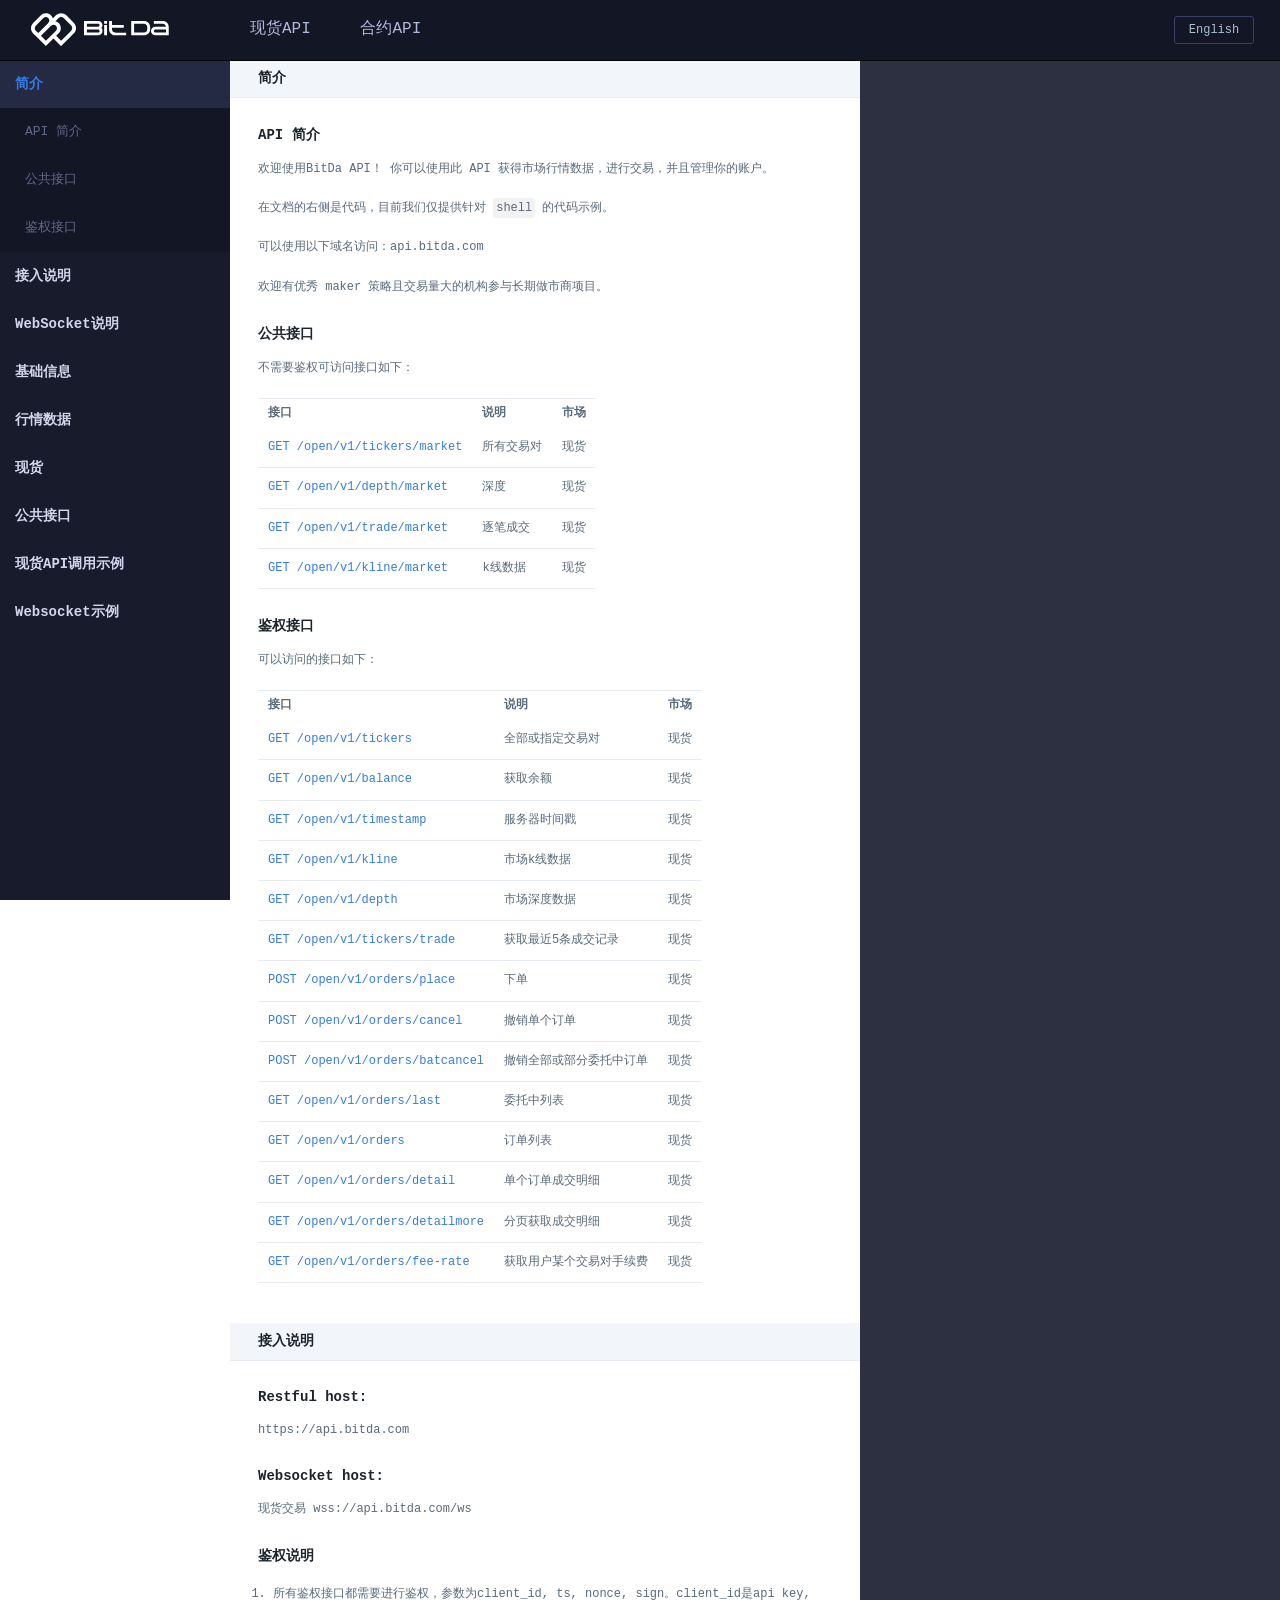
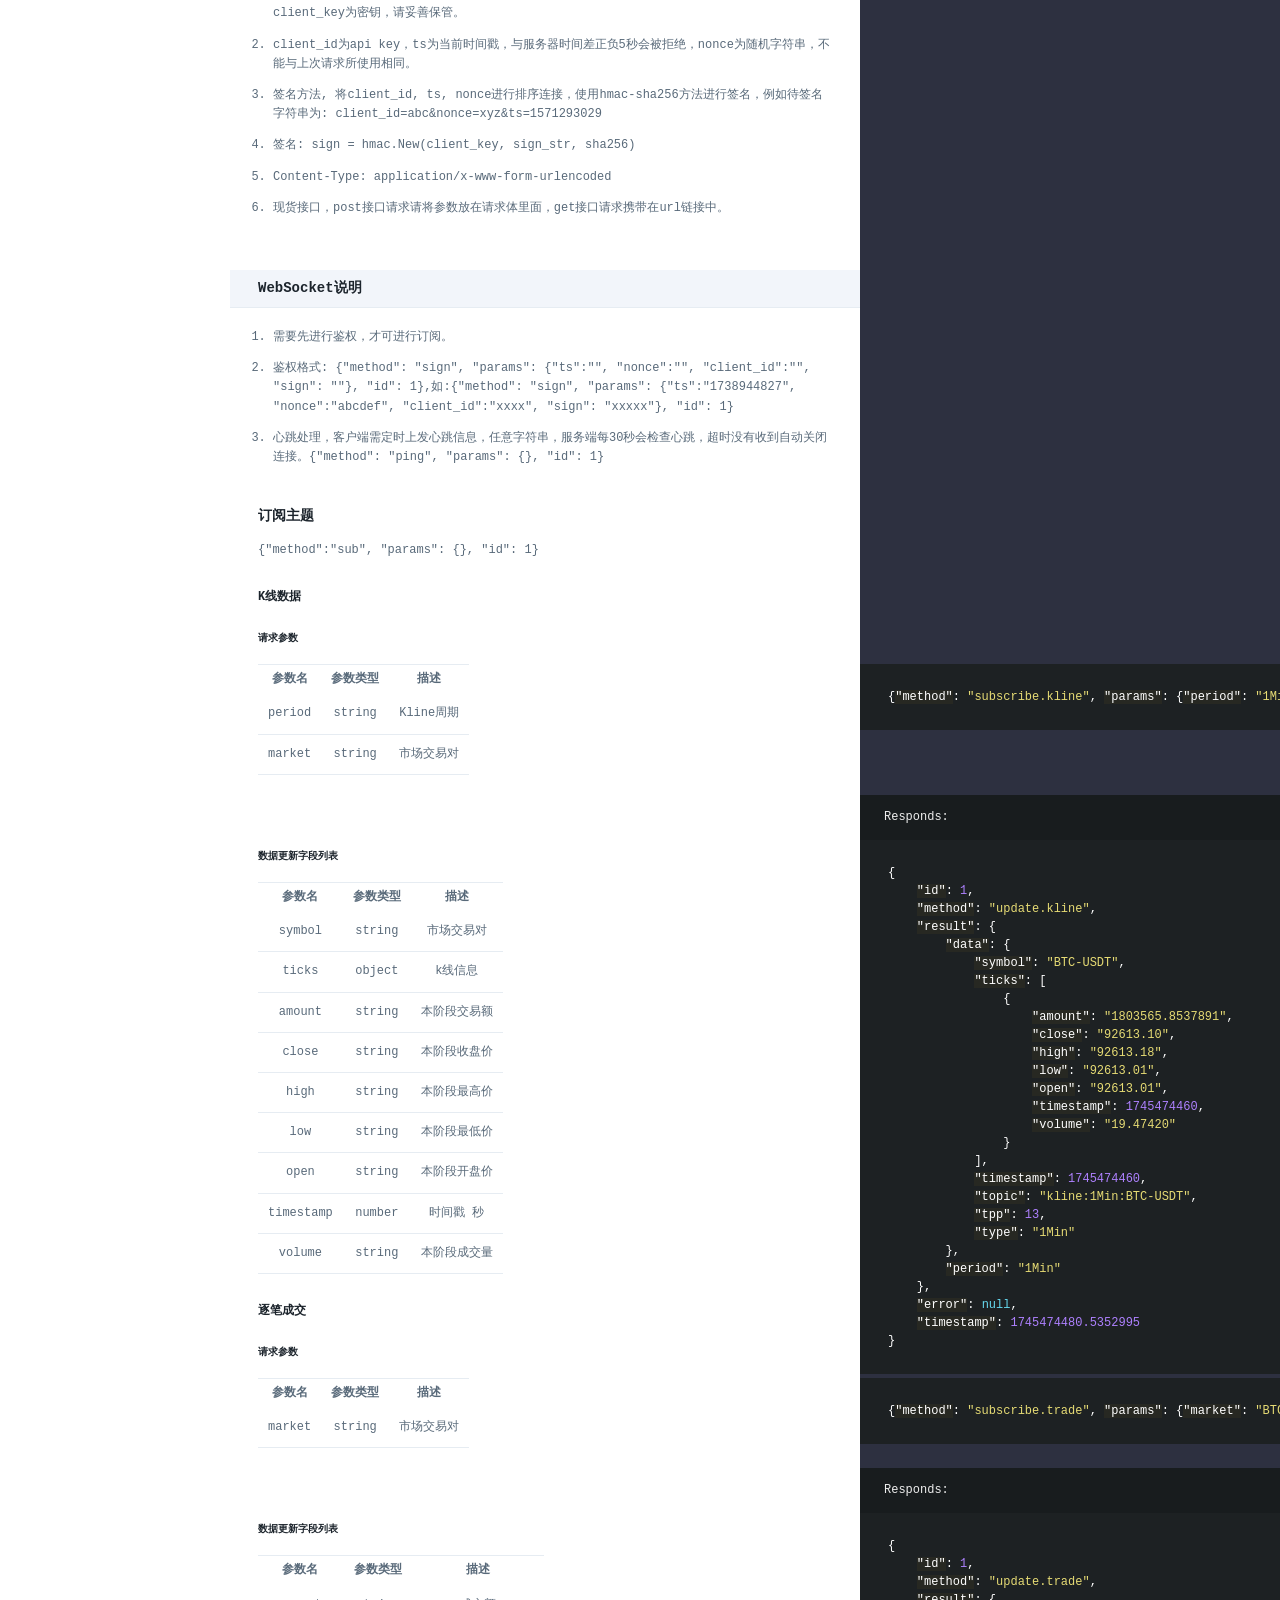
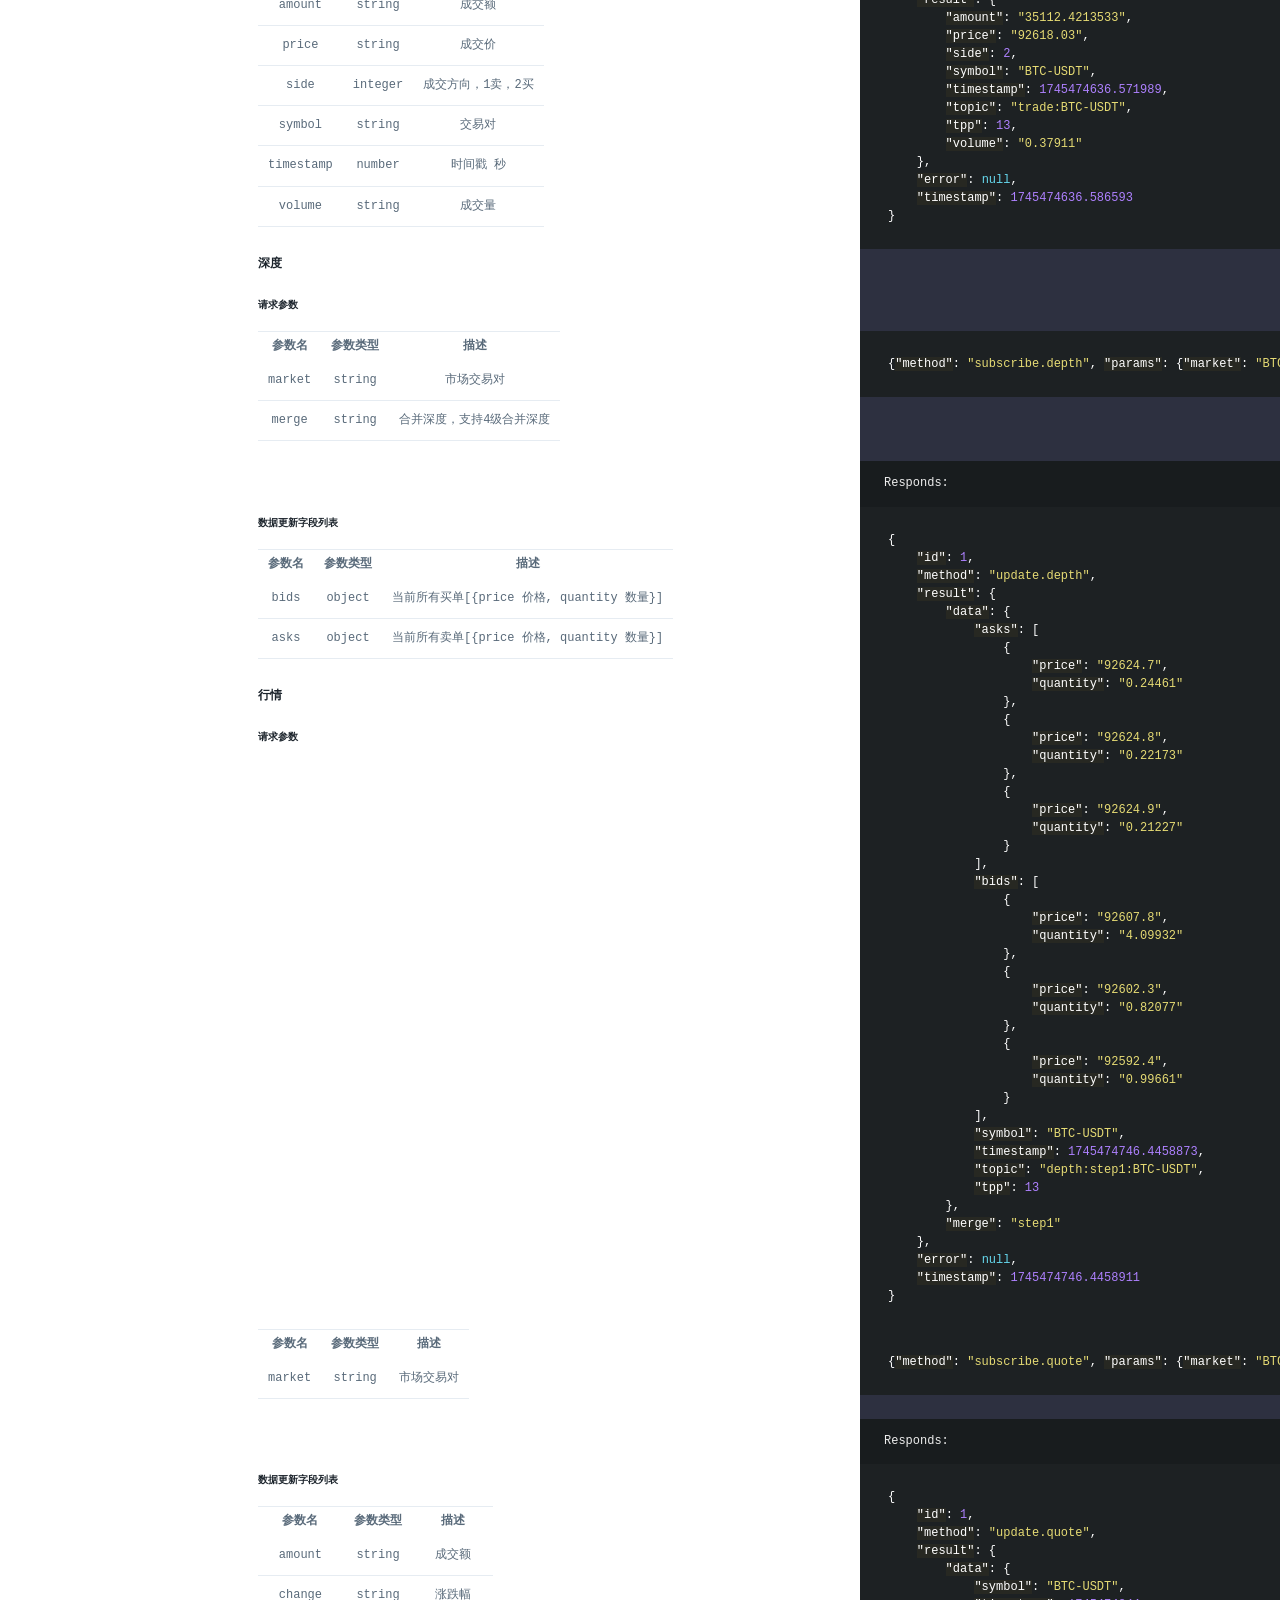
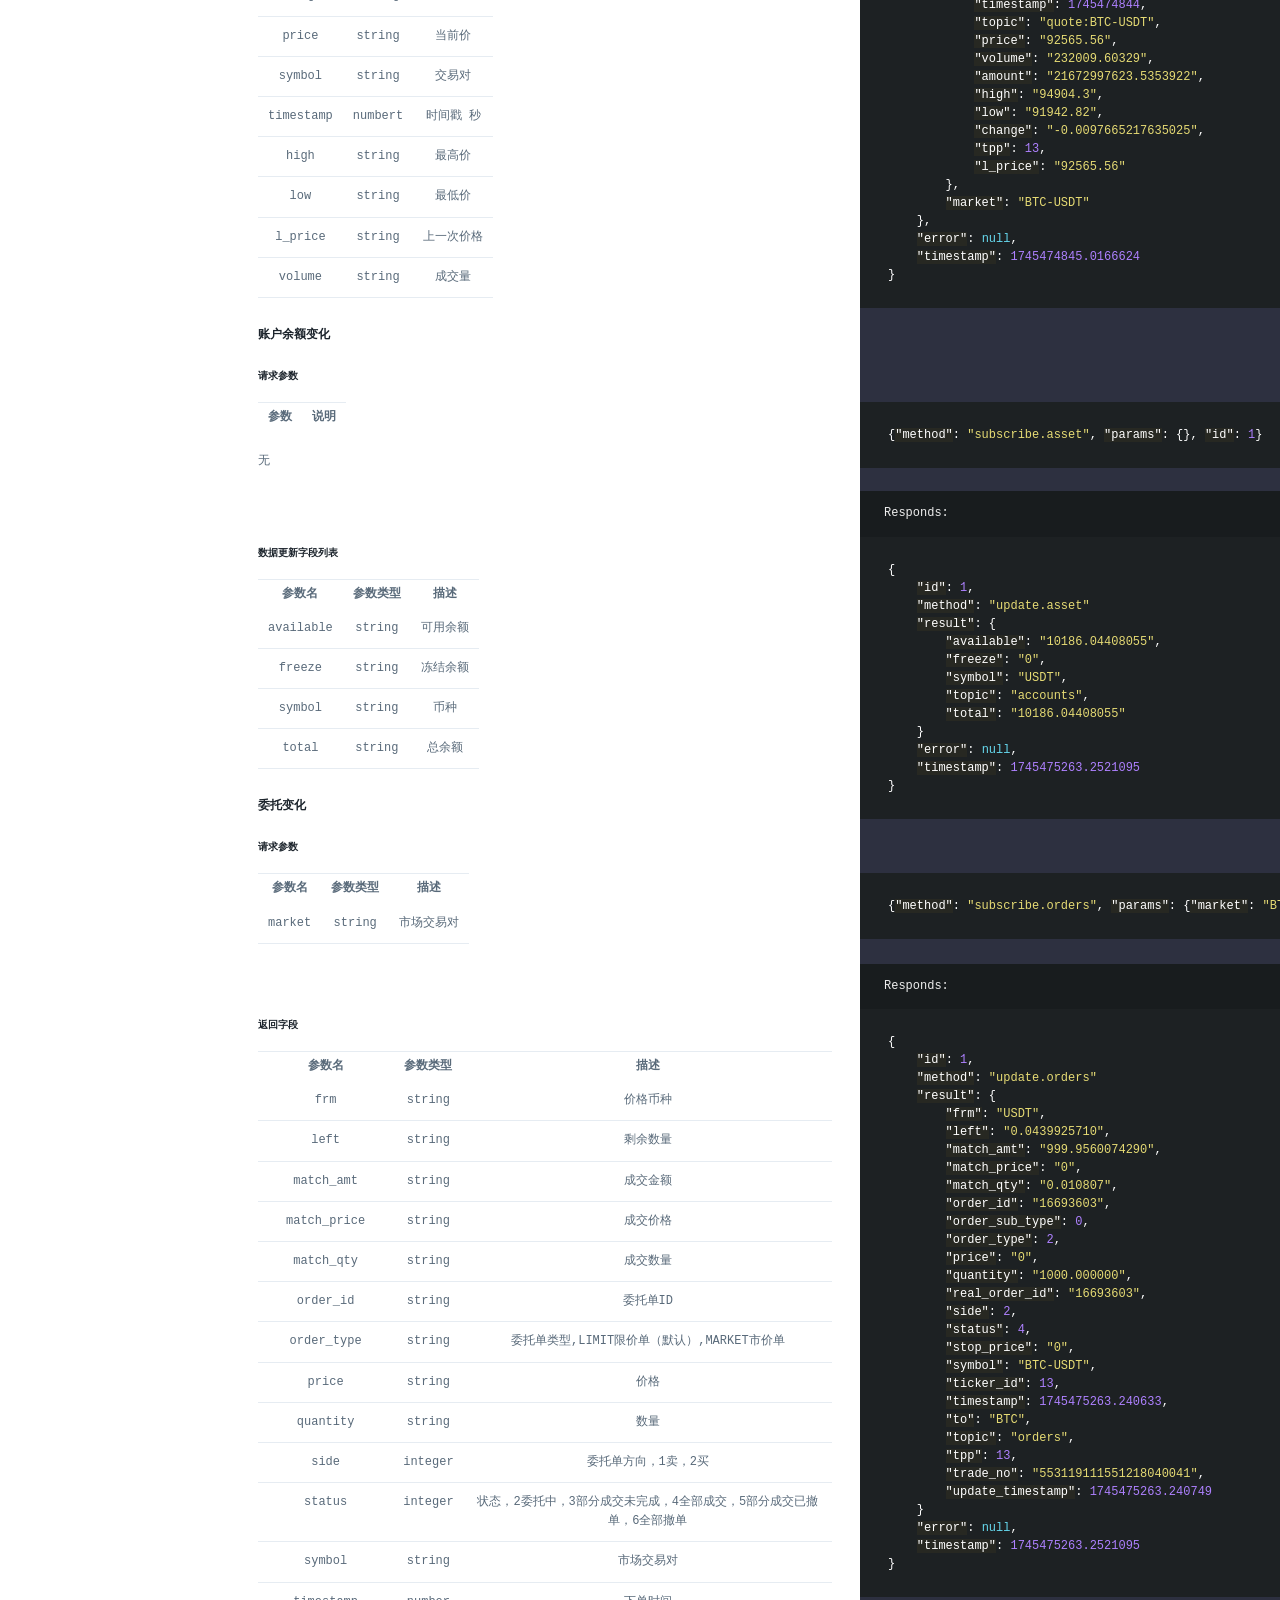
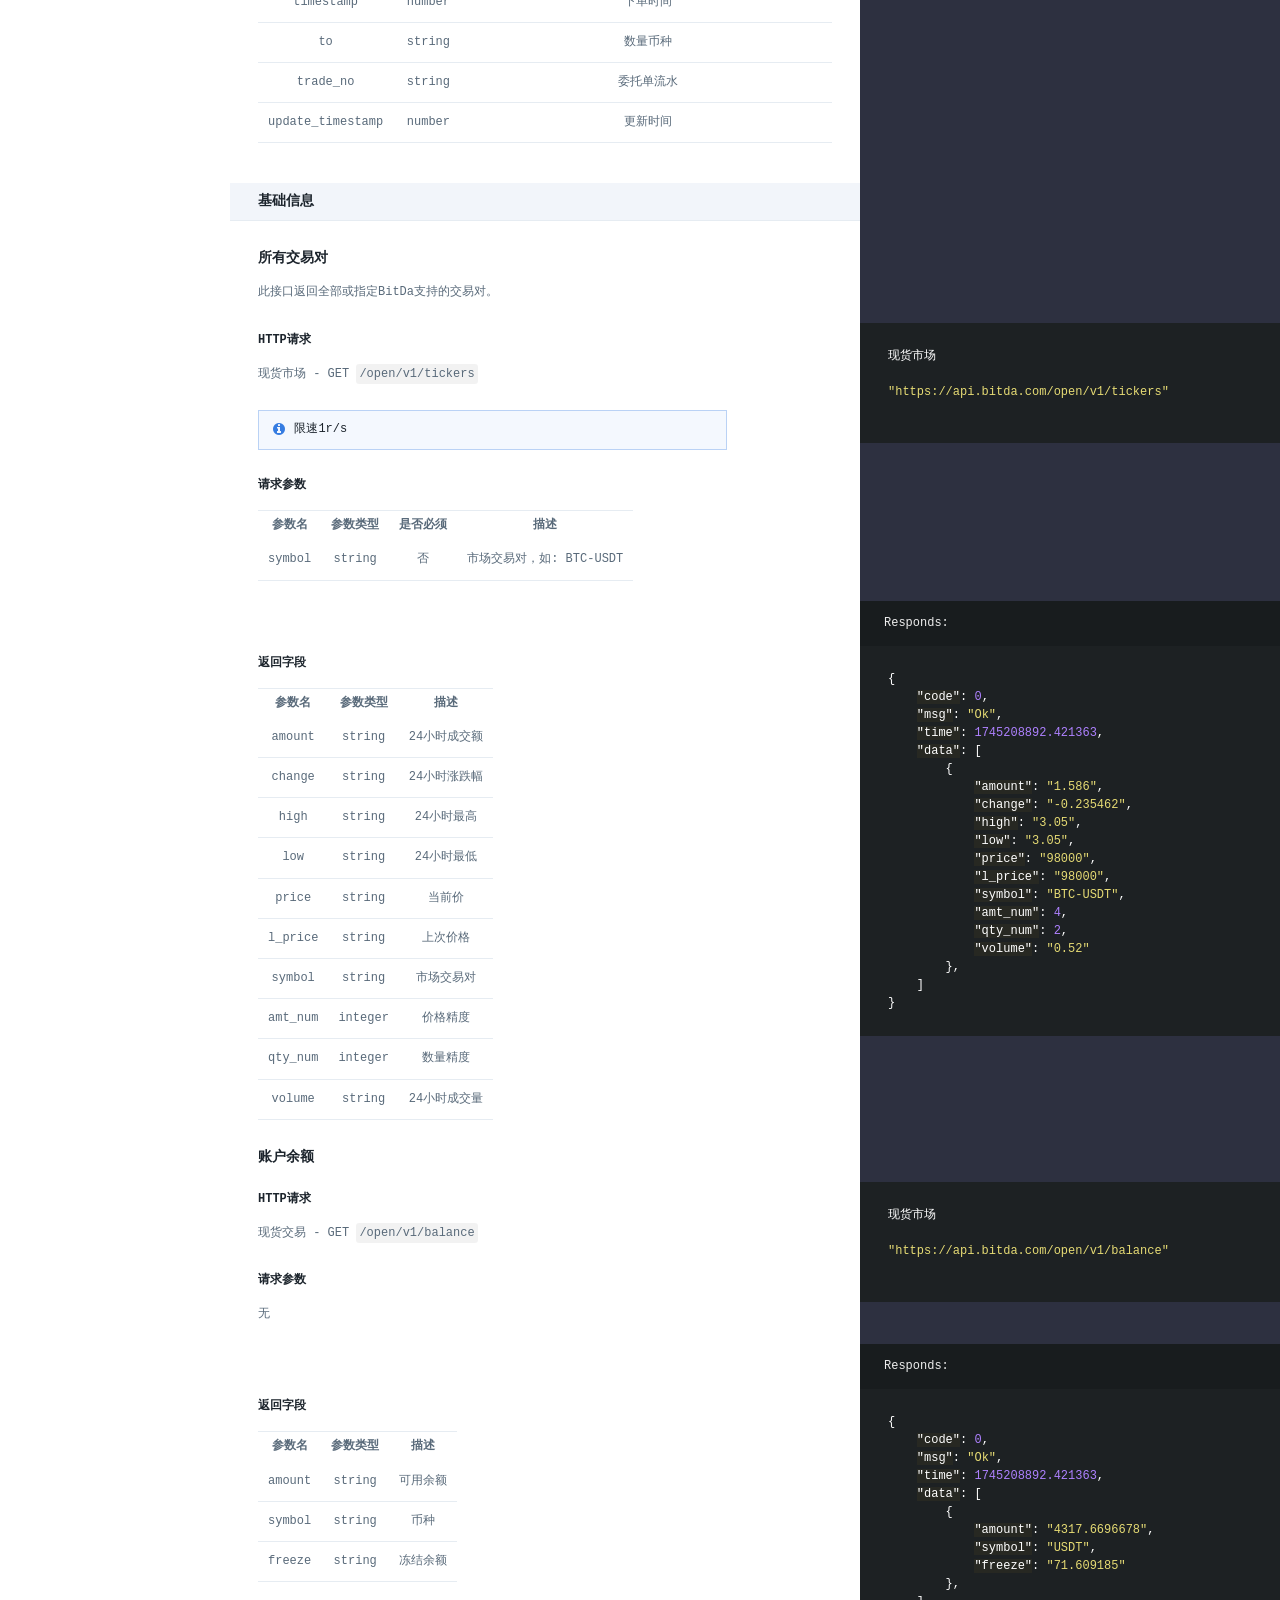
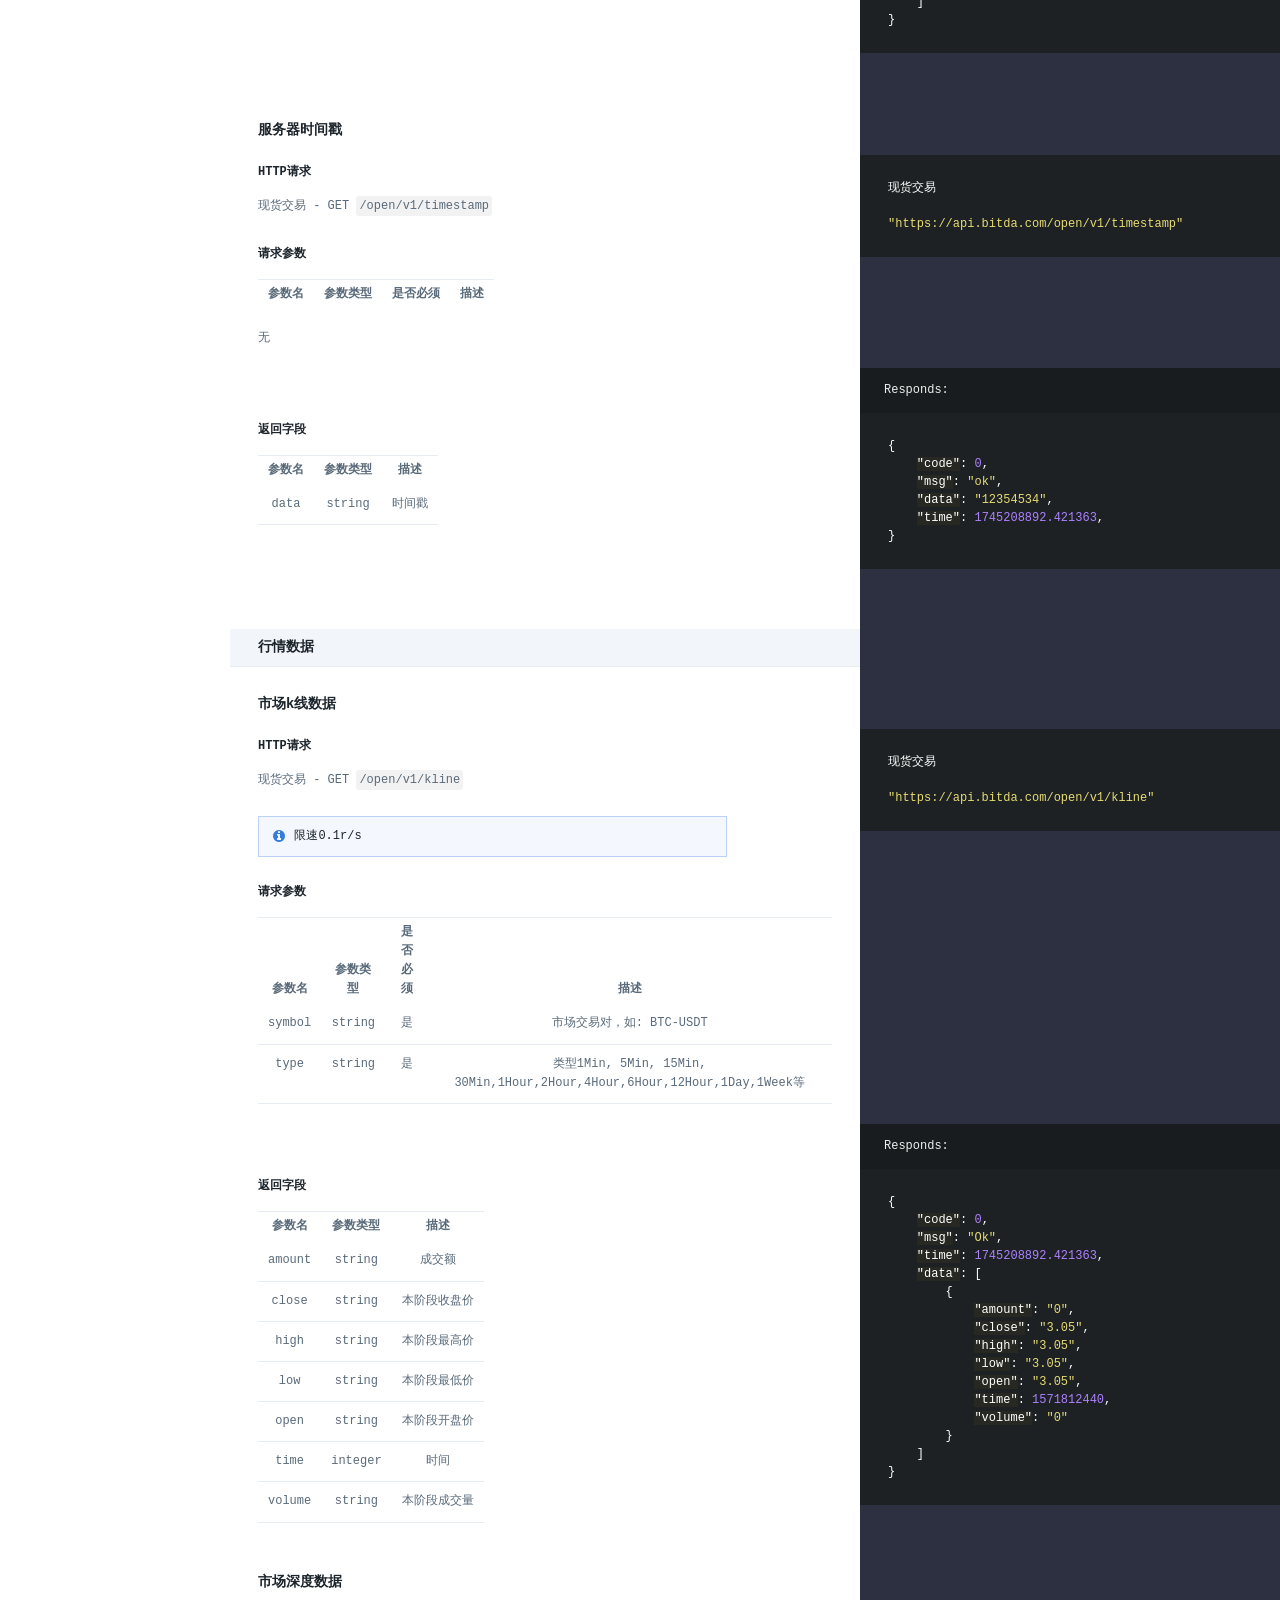
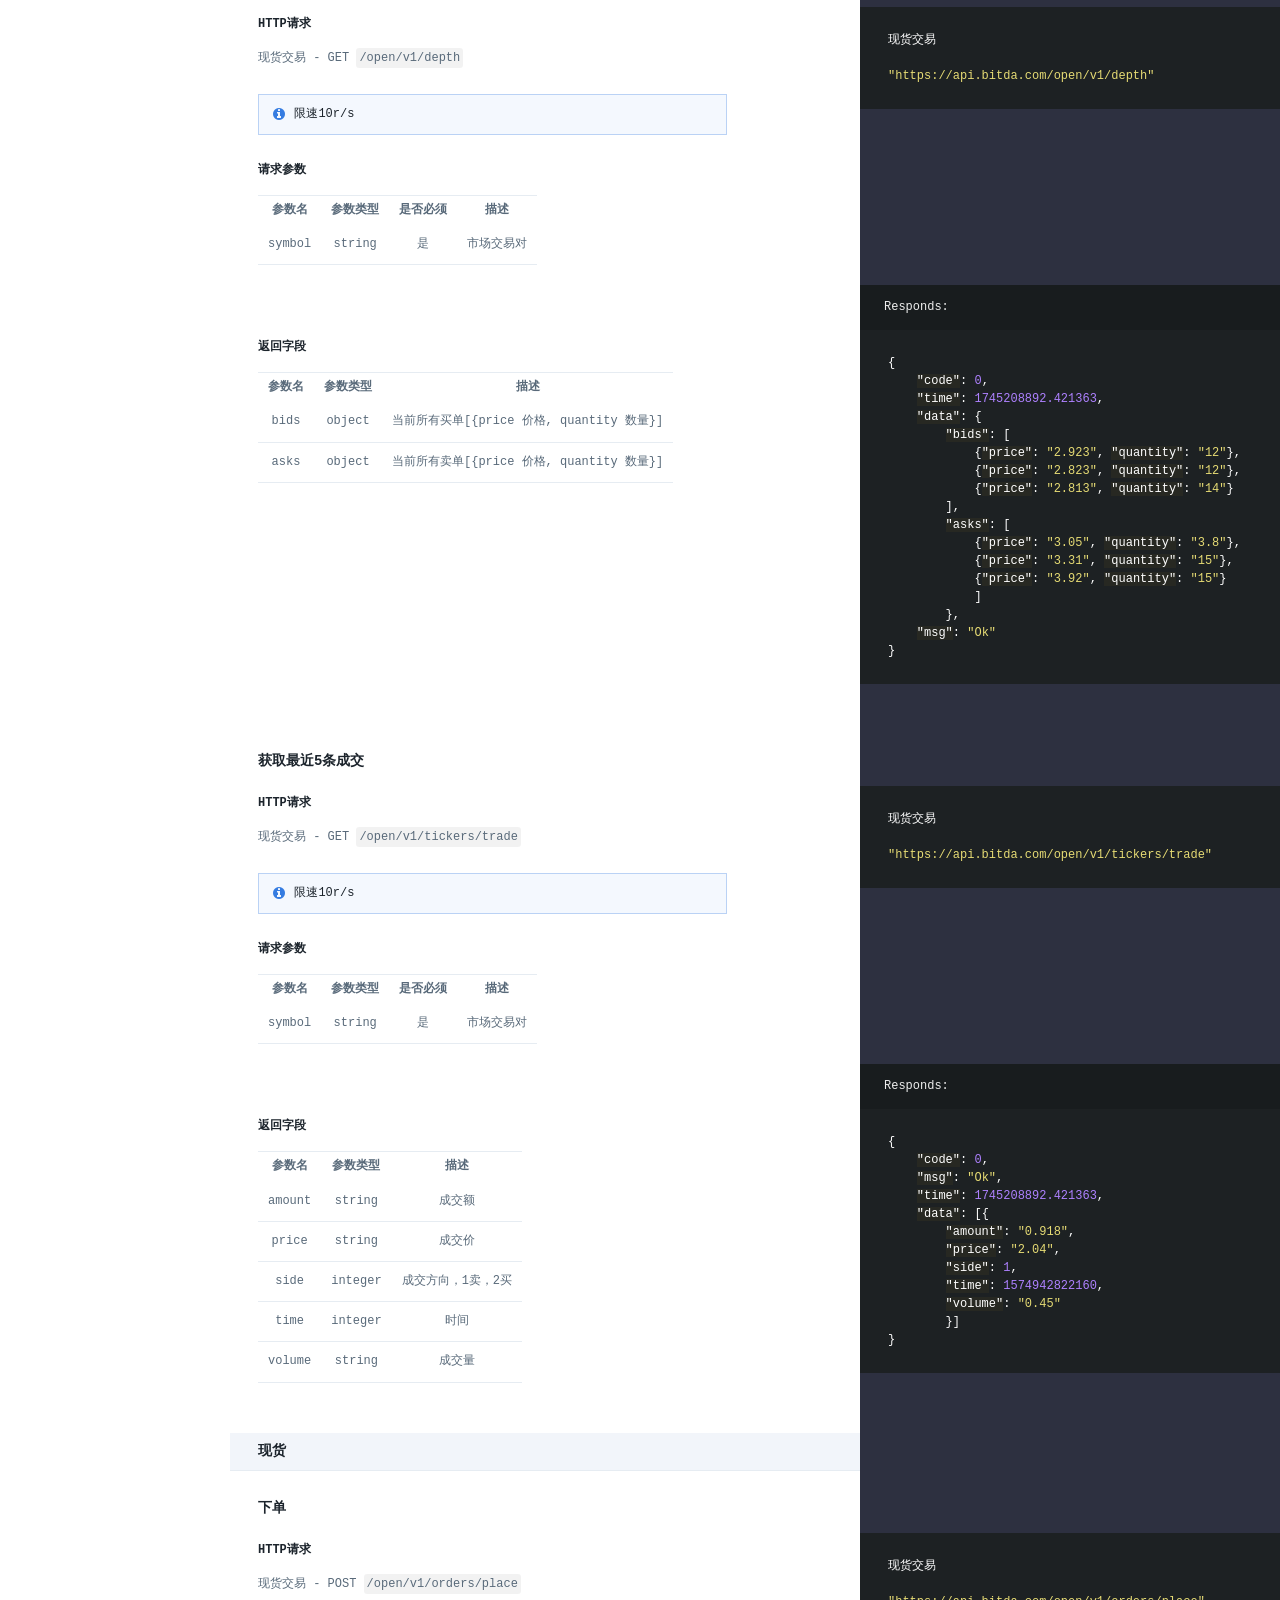
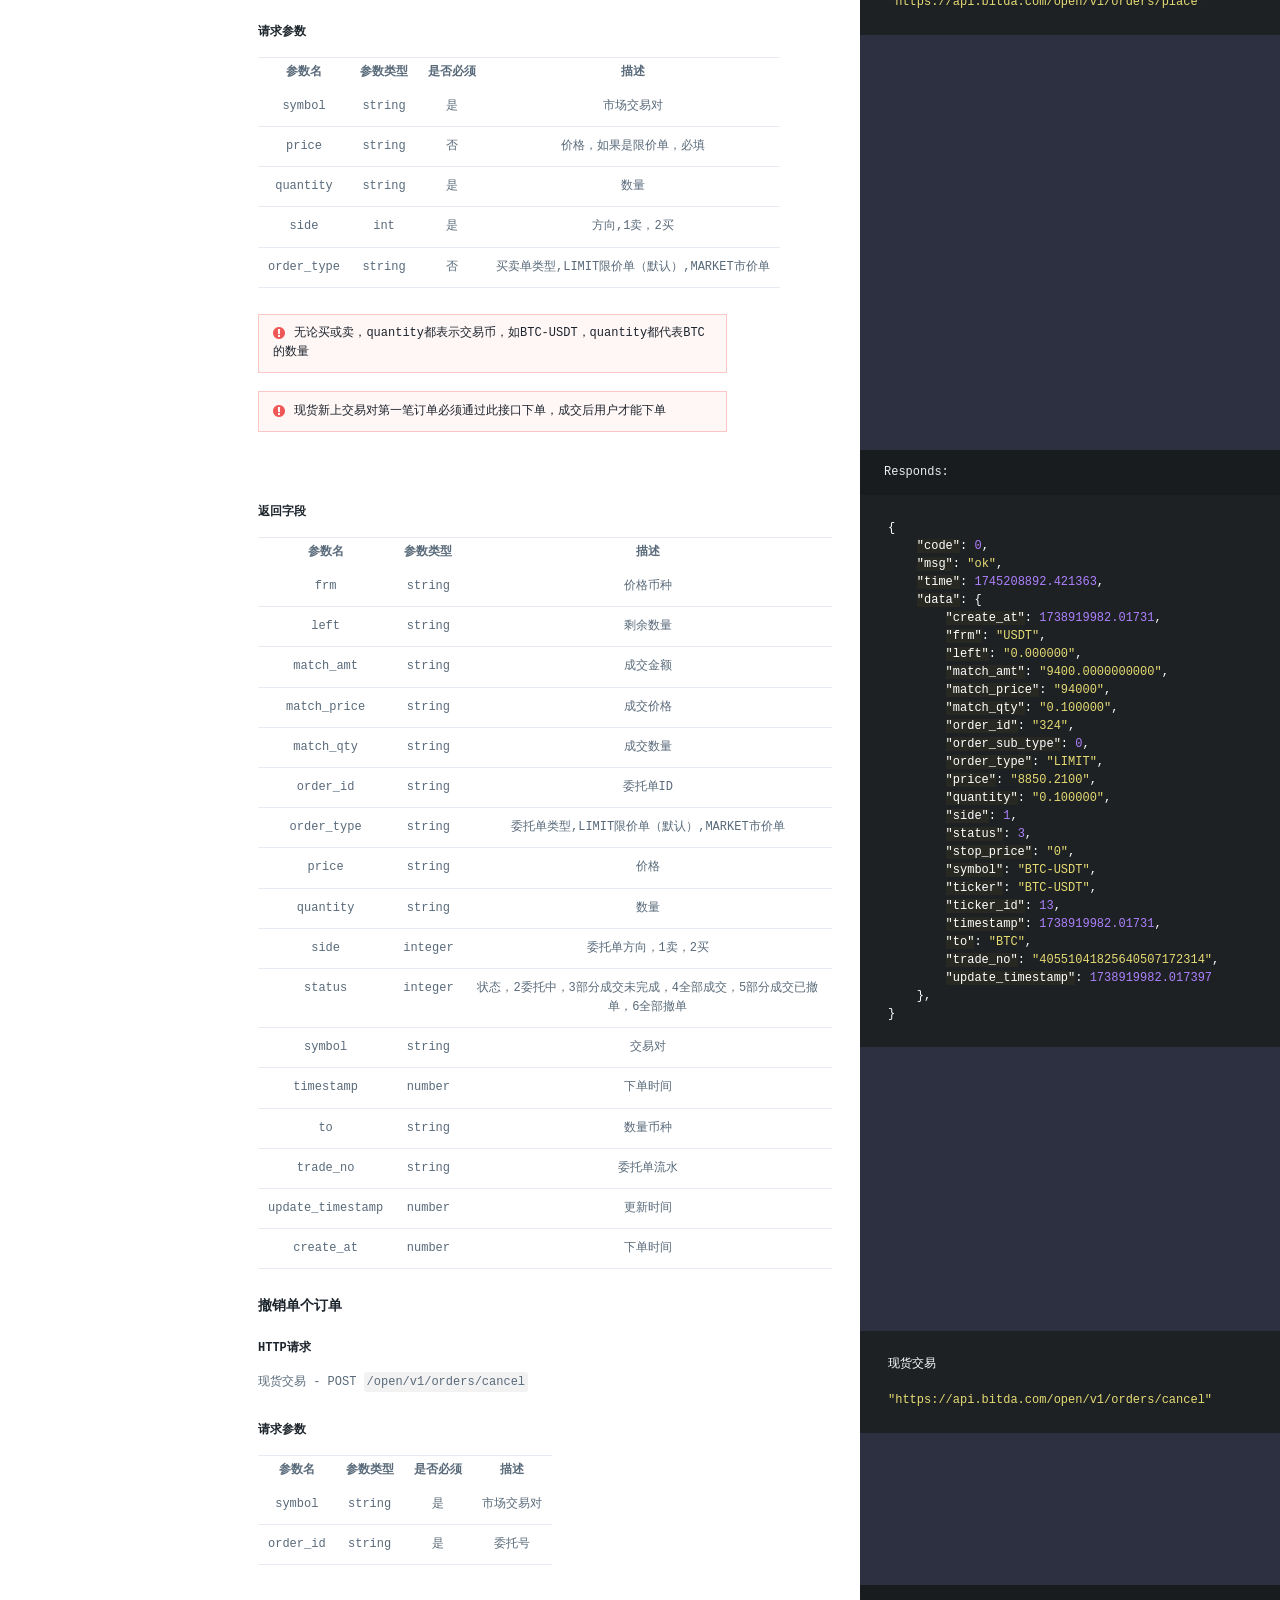
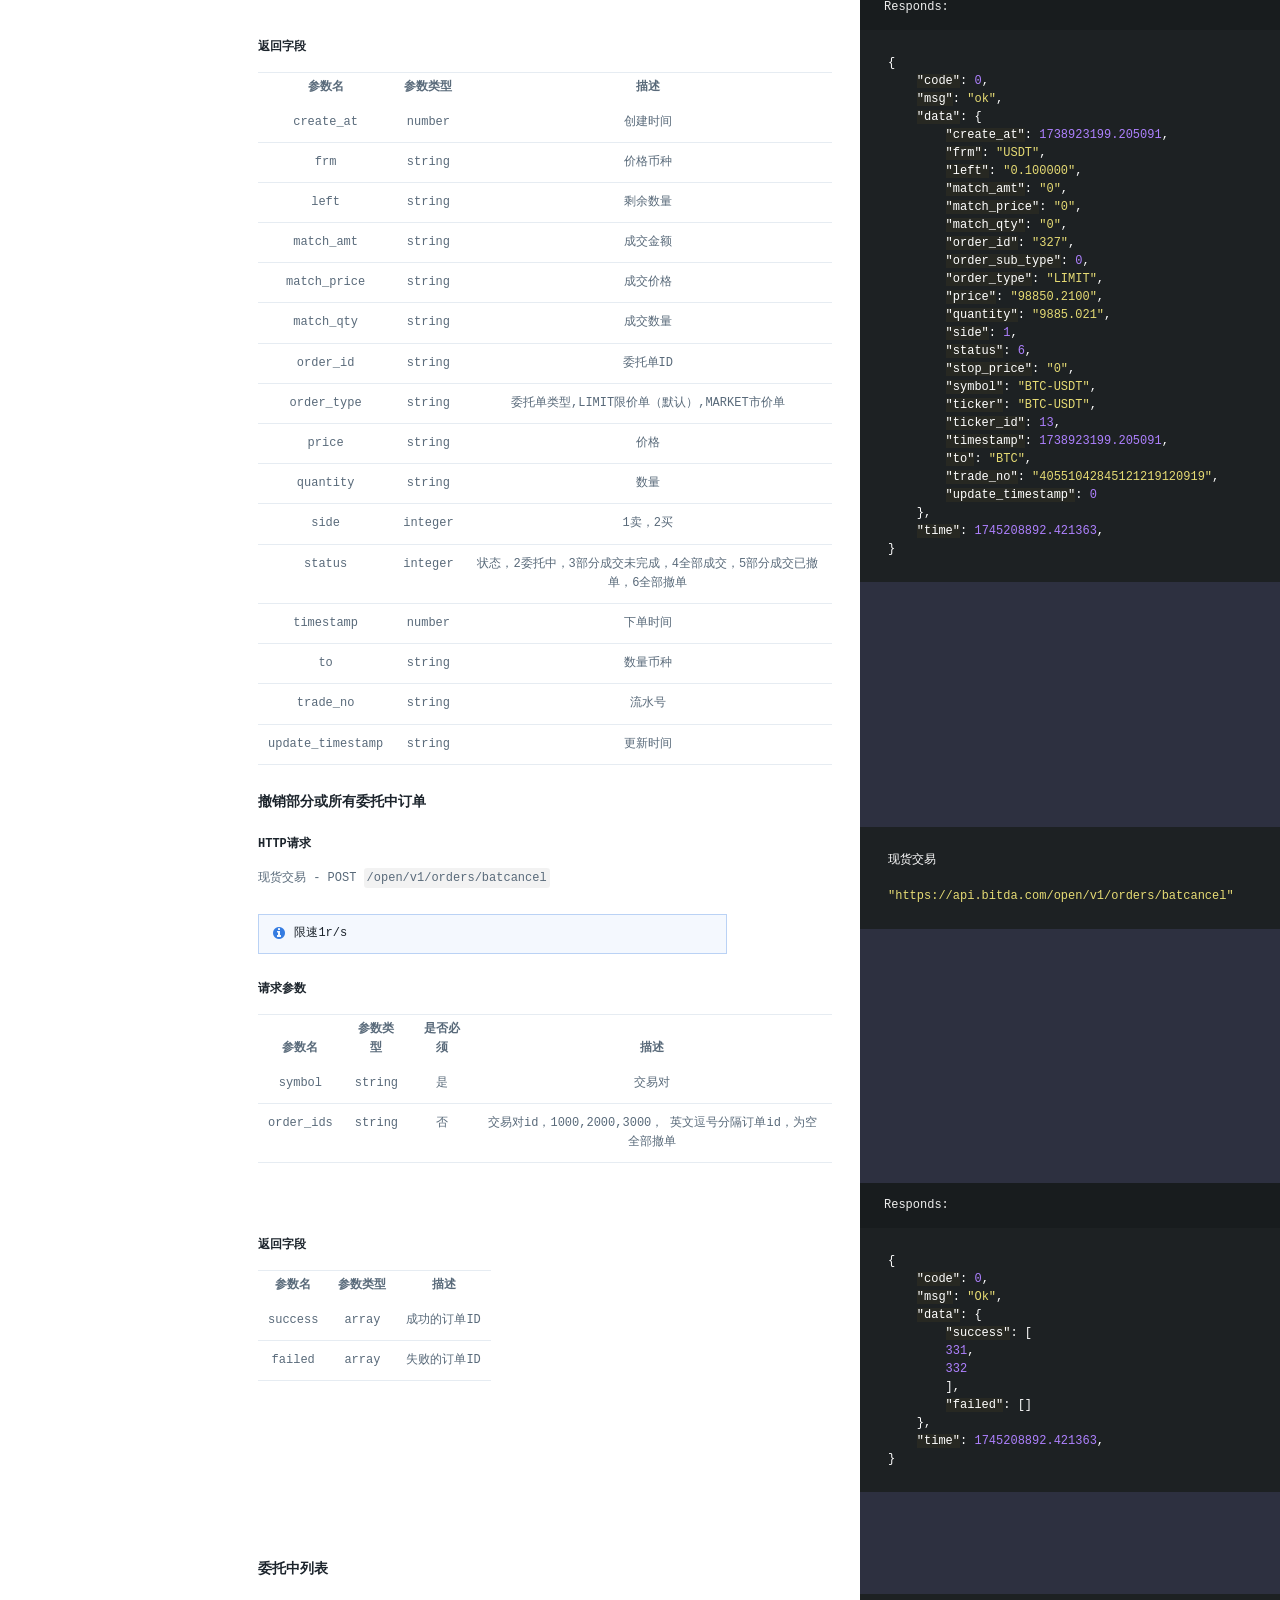
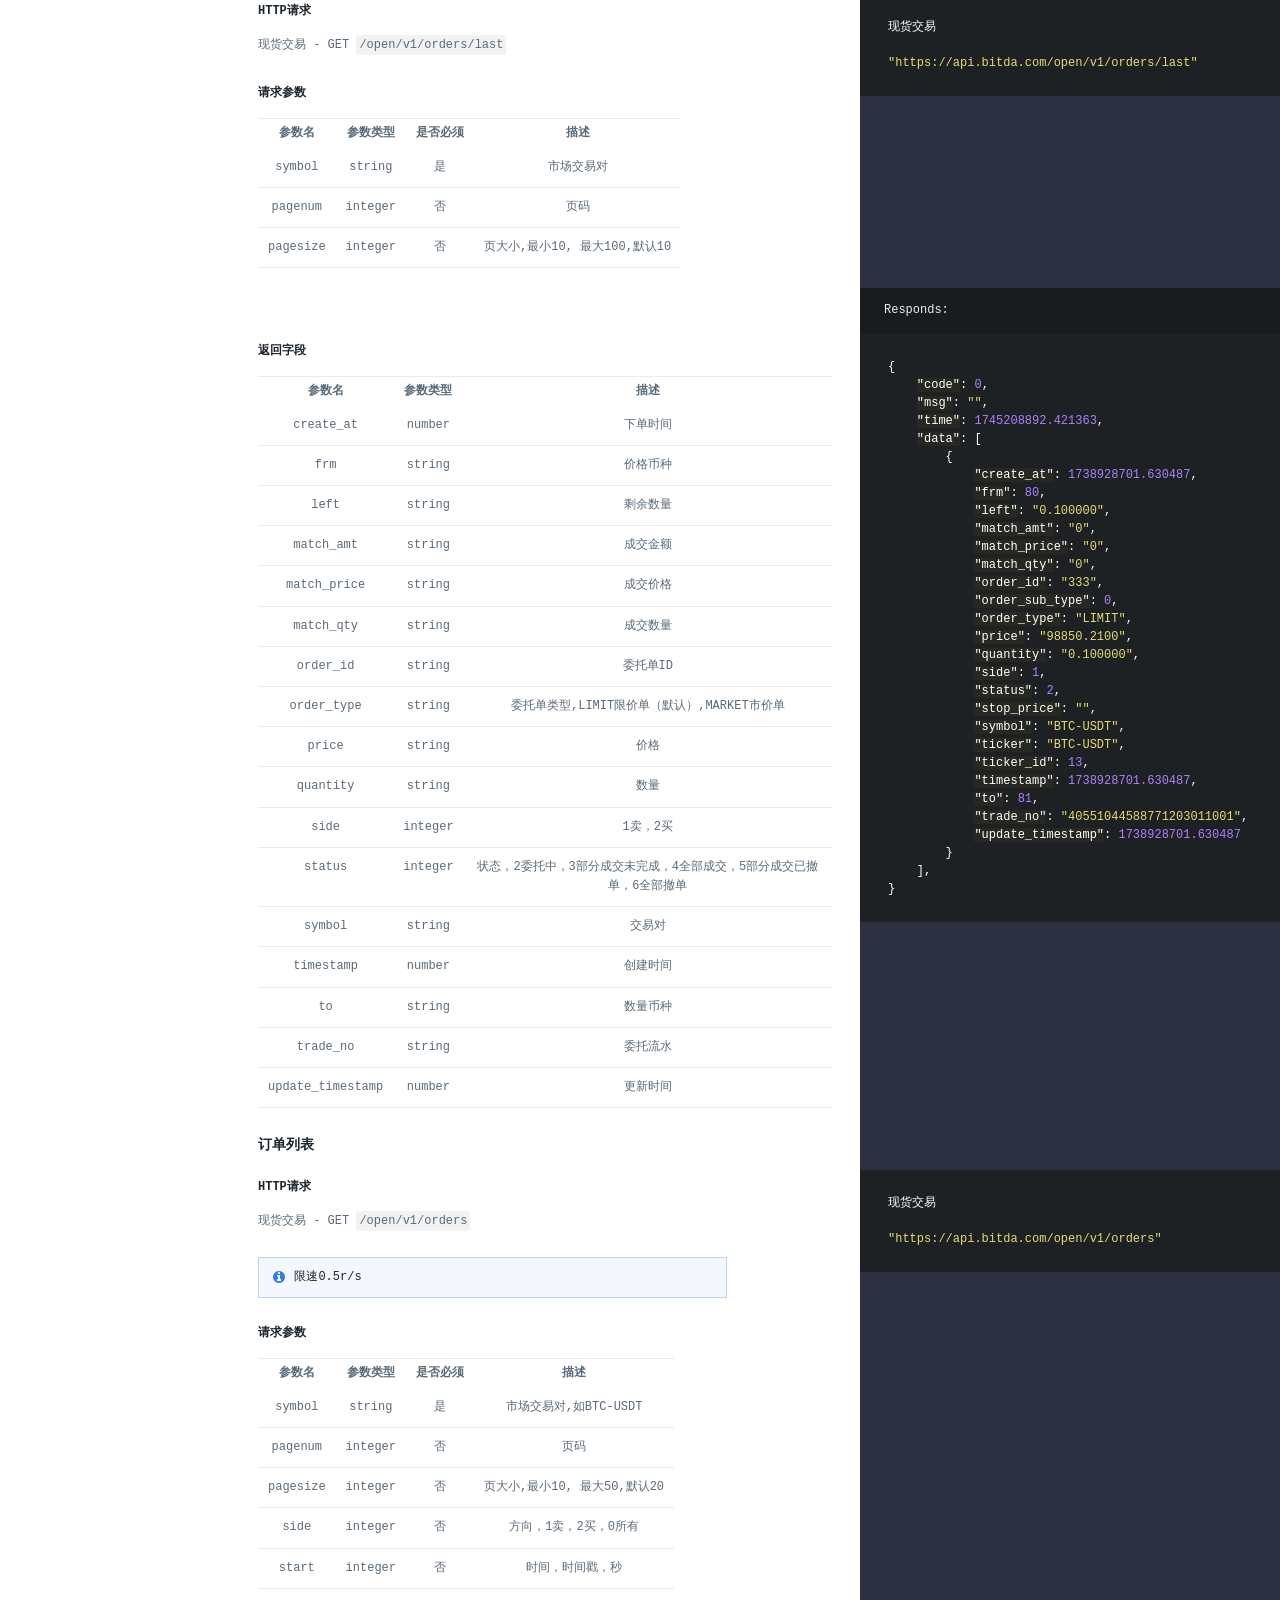
==== commit fd3fac3e: "publish: update generated from commit 82ad13c2d7eab4cc61878b464eb6b16733bb935d" ====
--- a/spot/v1/cn/index.html
+++ b/spot/v1/cn/index.html
@@ -225,16 +225,19 @@
           <img src="images/logo-4042ab18.svg" class="logo" alt="" />
         </a>
         <div class="nav_box">
-          <span class="nav_cell" style="display: none">
+          <!-- <span class="nav_cell" style="display: none">
             <a href="javascript:;" class="nav_first">v1<i class="icon_nav"></i></a>
             <ul class="nav_ul">
               <li>
                 <a href="/spot/v1/en/" id="v1_url">v1</a>
               </li>
             </ul>
+          </span> -->
+          <span class="nav_cell nav_tab nav_active">
+            <a href="/spot/v1/en/" id="btn_spot">现货API</a>
           </span>
           <span class="nav_cell nav_tab">
-            <a href="/spot/v1/en/" id="btn_spot">现货API</a>
+            <a href="/futures/v1/cn/" id="btn_futures">合约API</a>
           </span>
         </div>
       </div>
@@ -3154,14 +3157,17 @@
         //如果是中文环境
         lang_btn.innerHTML = 'English';
         btn_spot.innerHTML = '现货API';
+        btn_futures.innerHTML = '合约API';
         lang_btn.href = url.replace('cn/', 'en/');
         btn_spot.href = btn_spot.href.replace('en/', 'cn/');
       }else{
         //如果是英文环境
         lang_btn.innerHTML = '中文';
         btn_spot.innerHTML = 'Spot API';
+        btn_futures.innerHTML = 'Futures API';
         lang_btn.href = url.replace('en/', 'cn/');
         btn_spot.href = btn_spot.href.replace('cn/', 'en/');
+        btn_futures.href = btn_futures.href.replace('cn/', 'en/');
         v1_url.href = '/spot/v1/en/';
       }
       lang_btn.style.display = 'block';
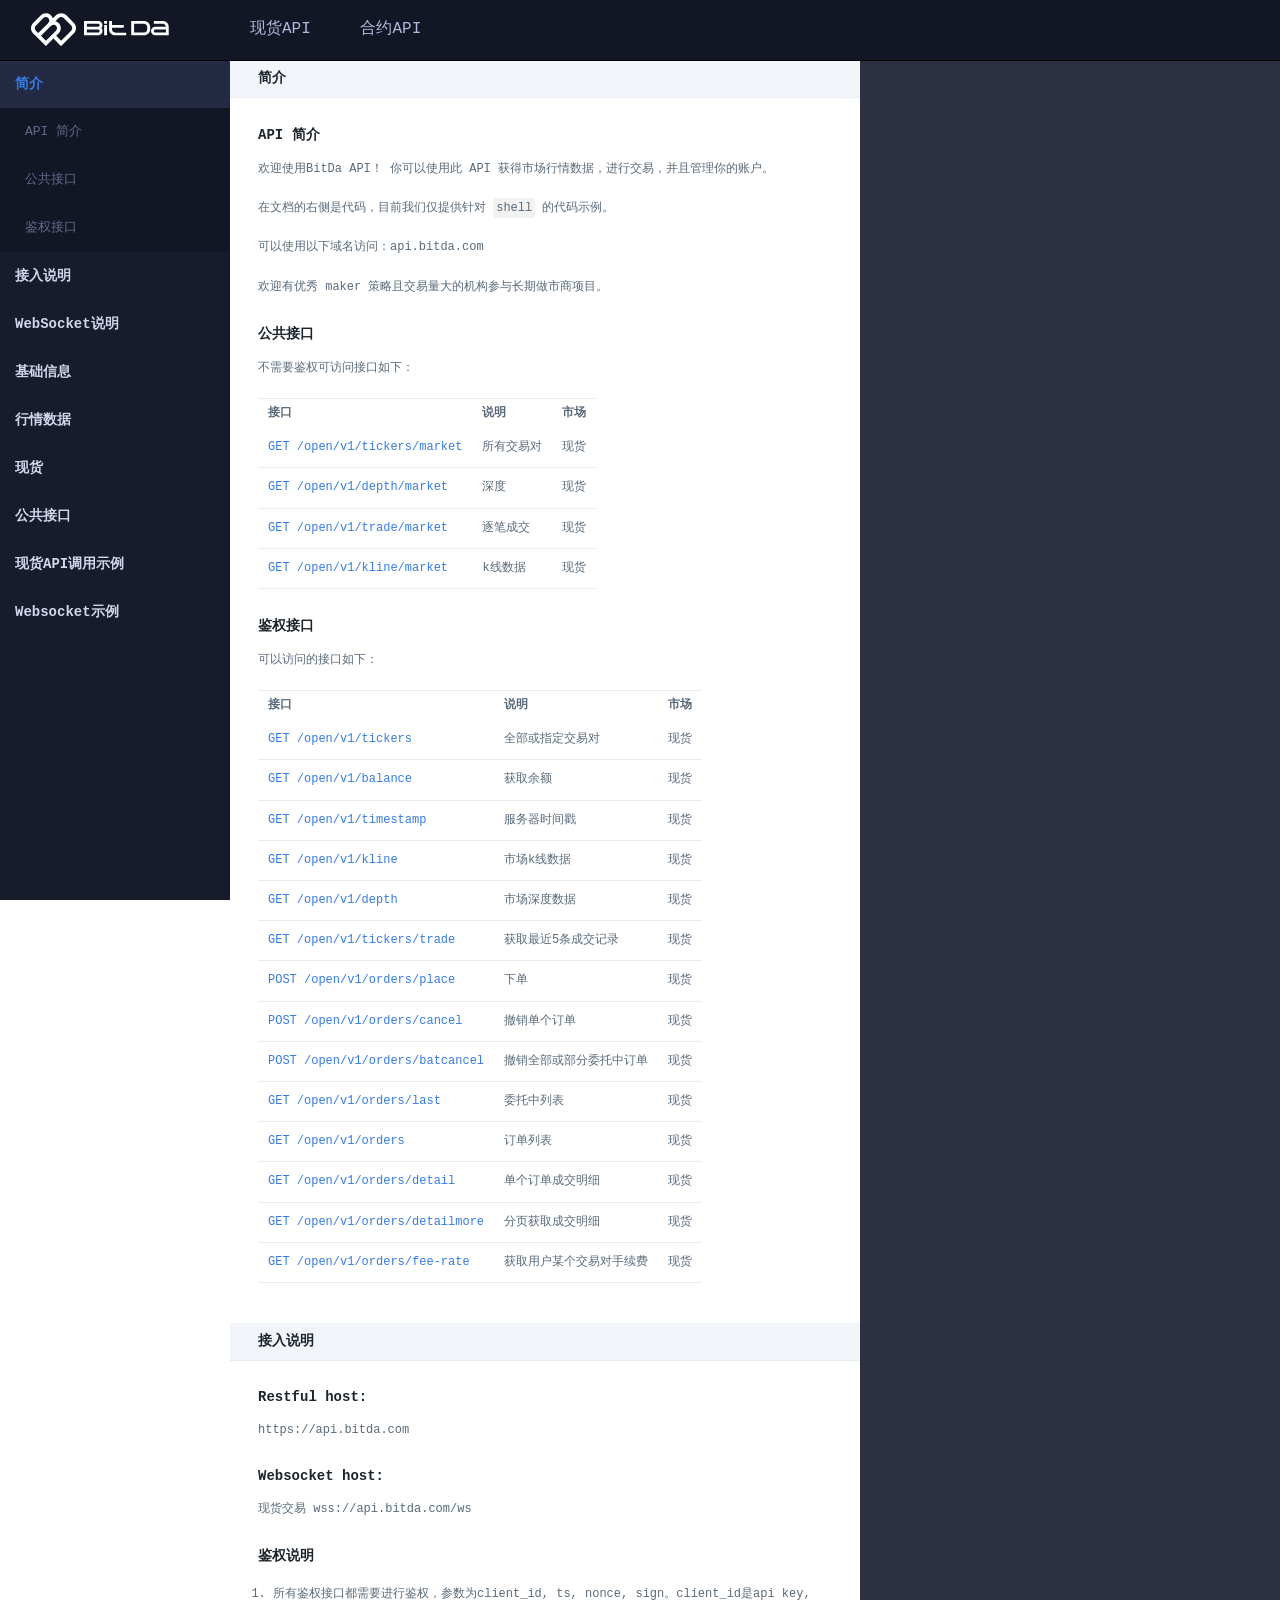
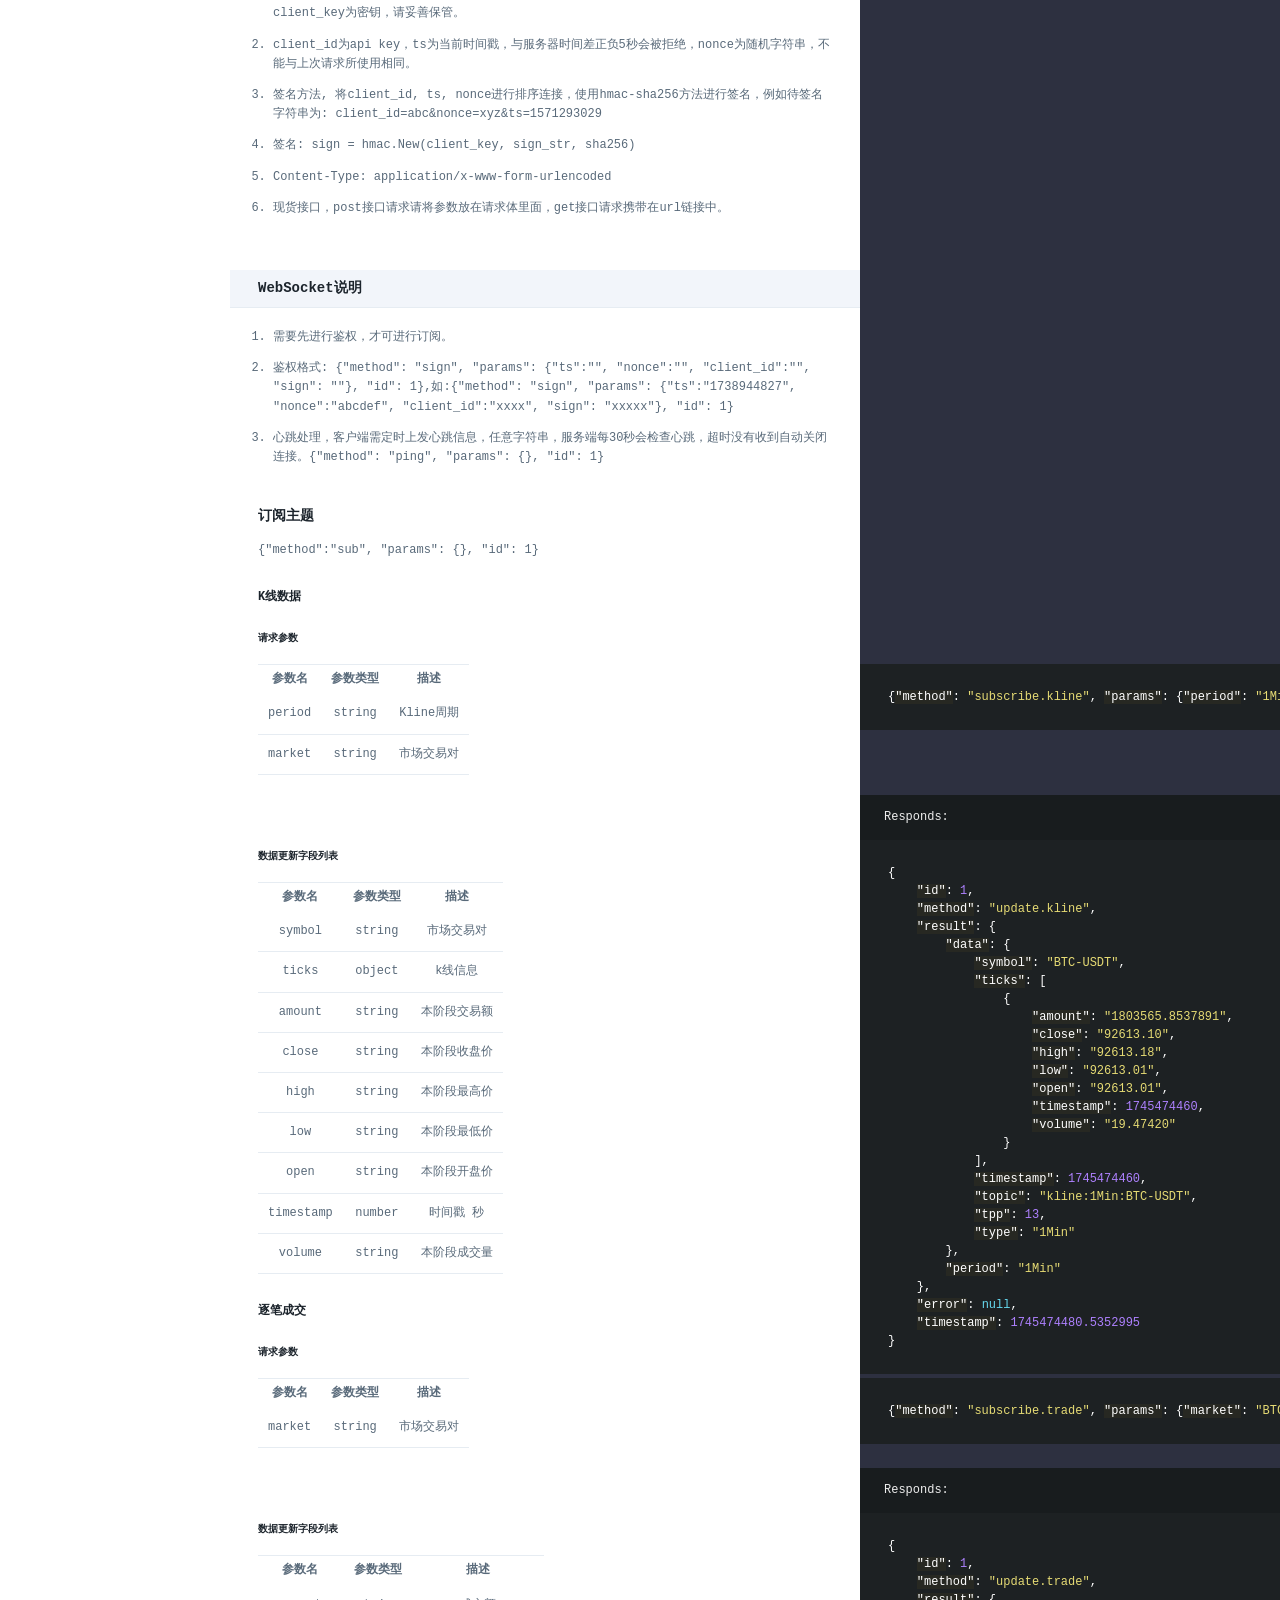
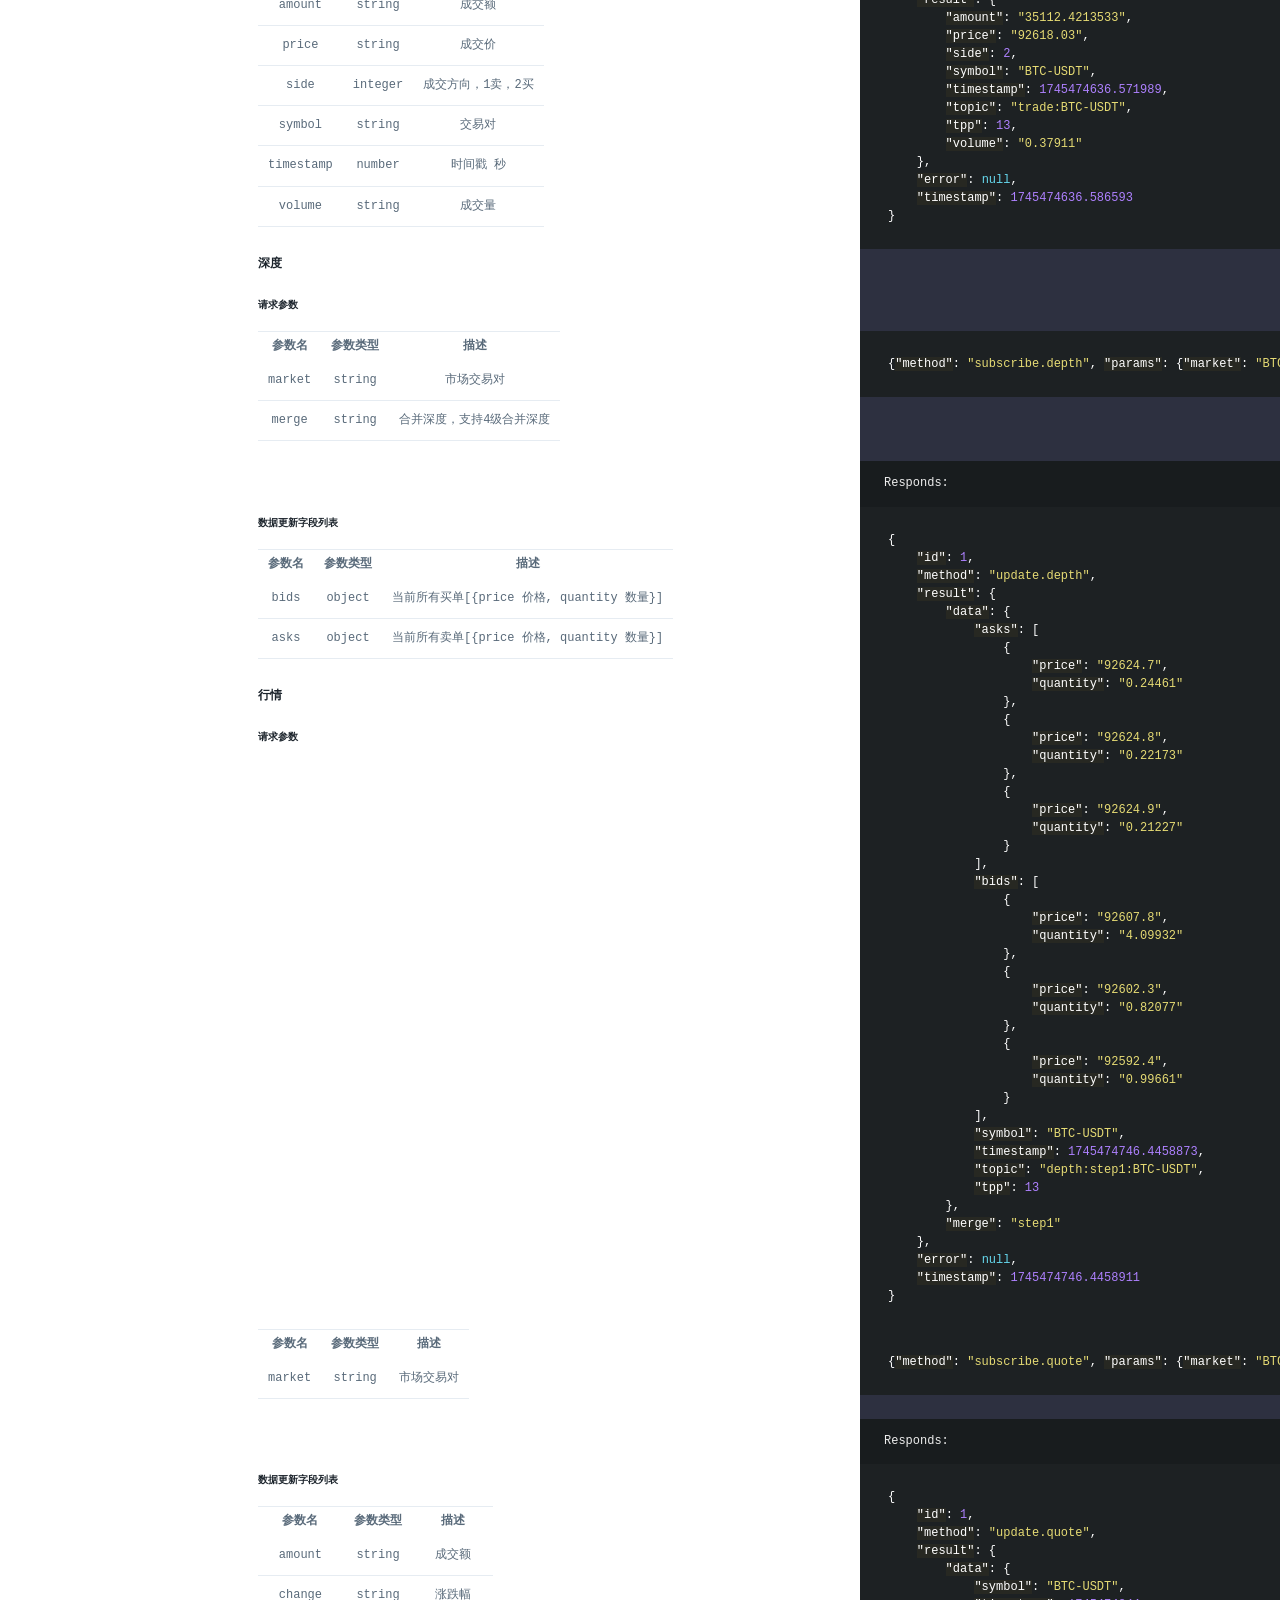
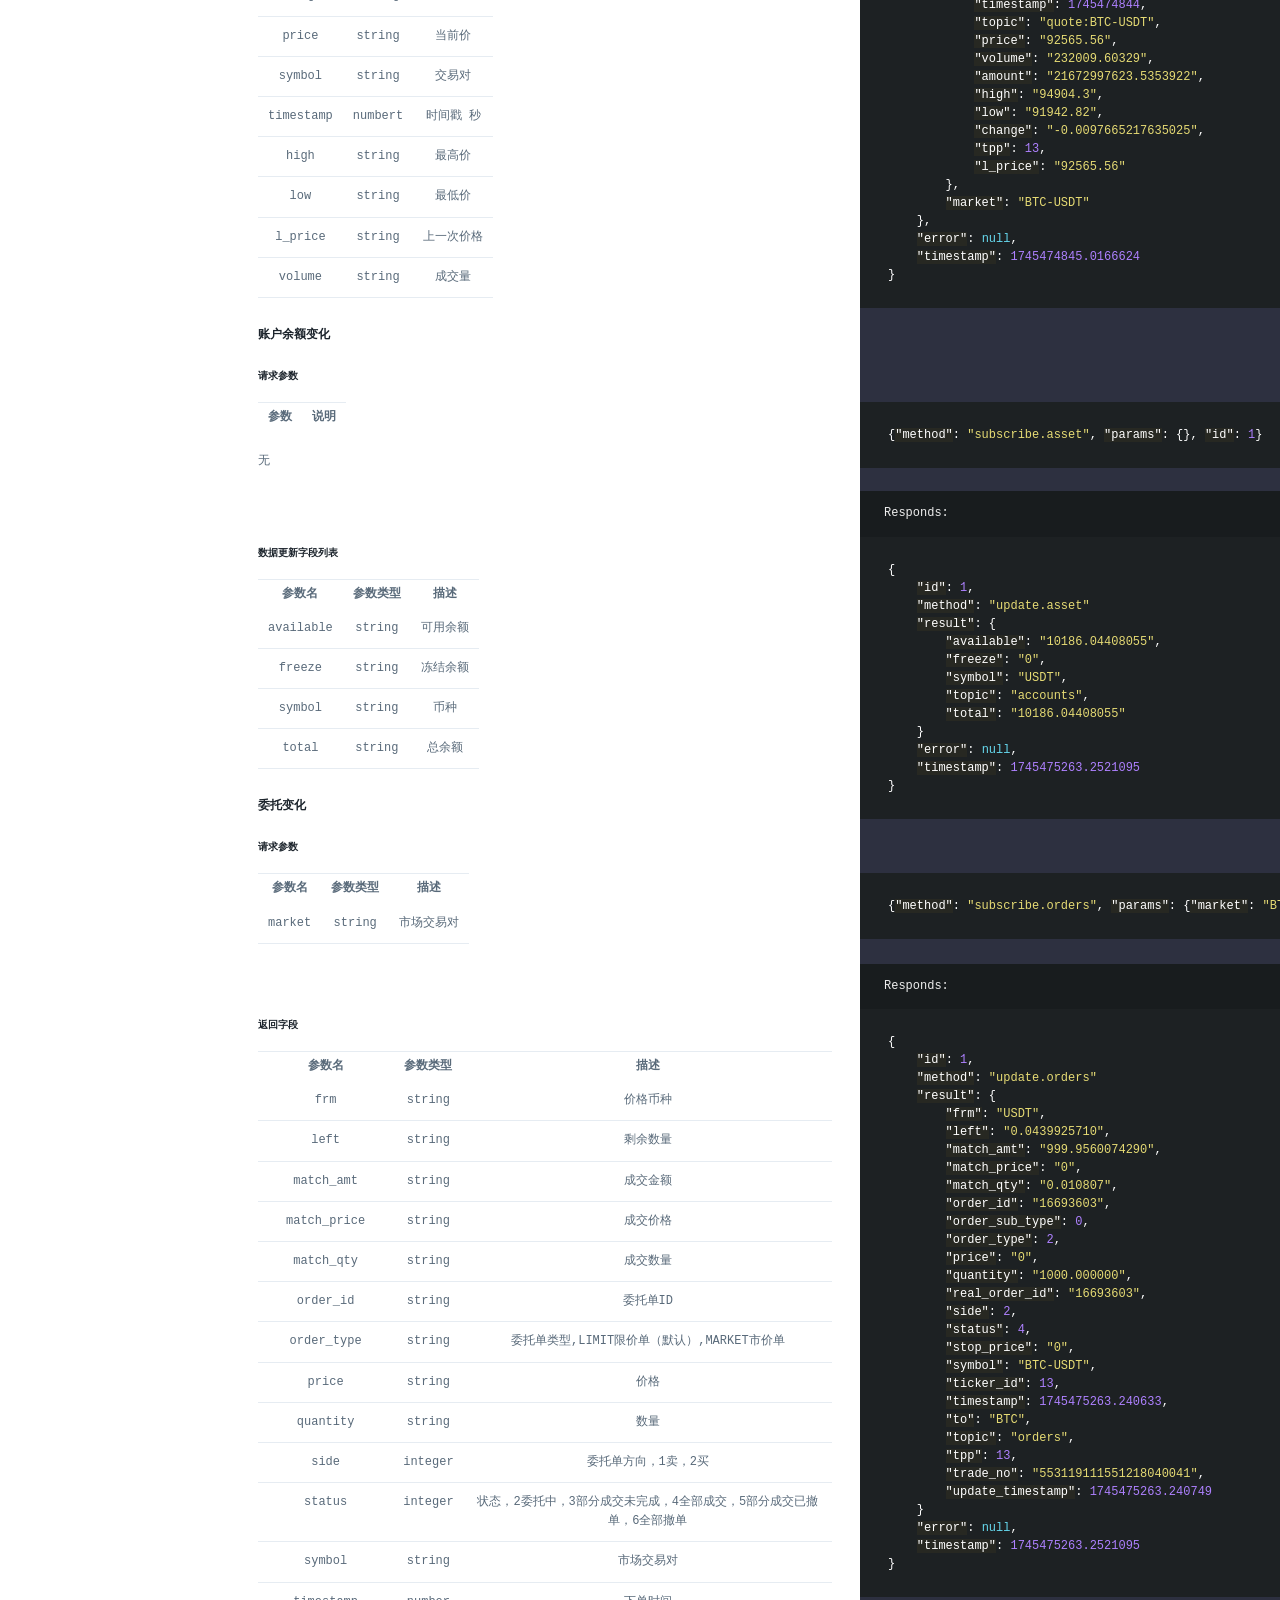
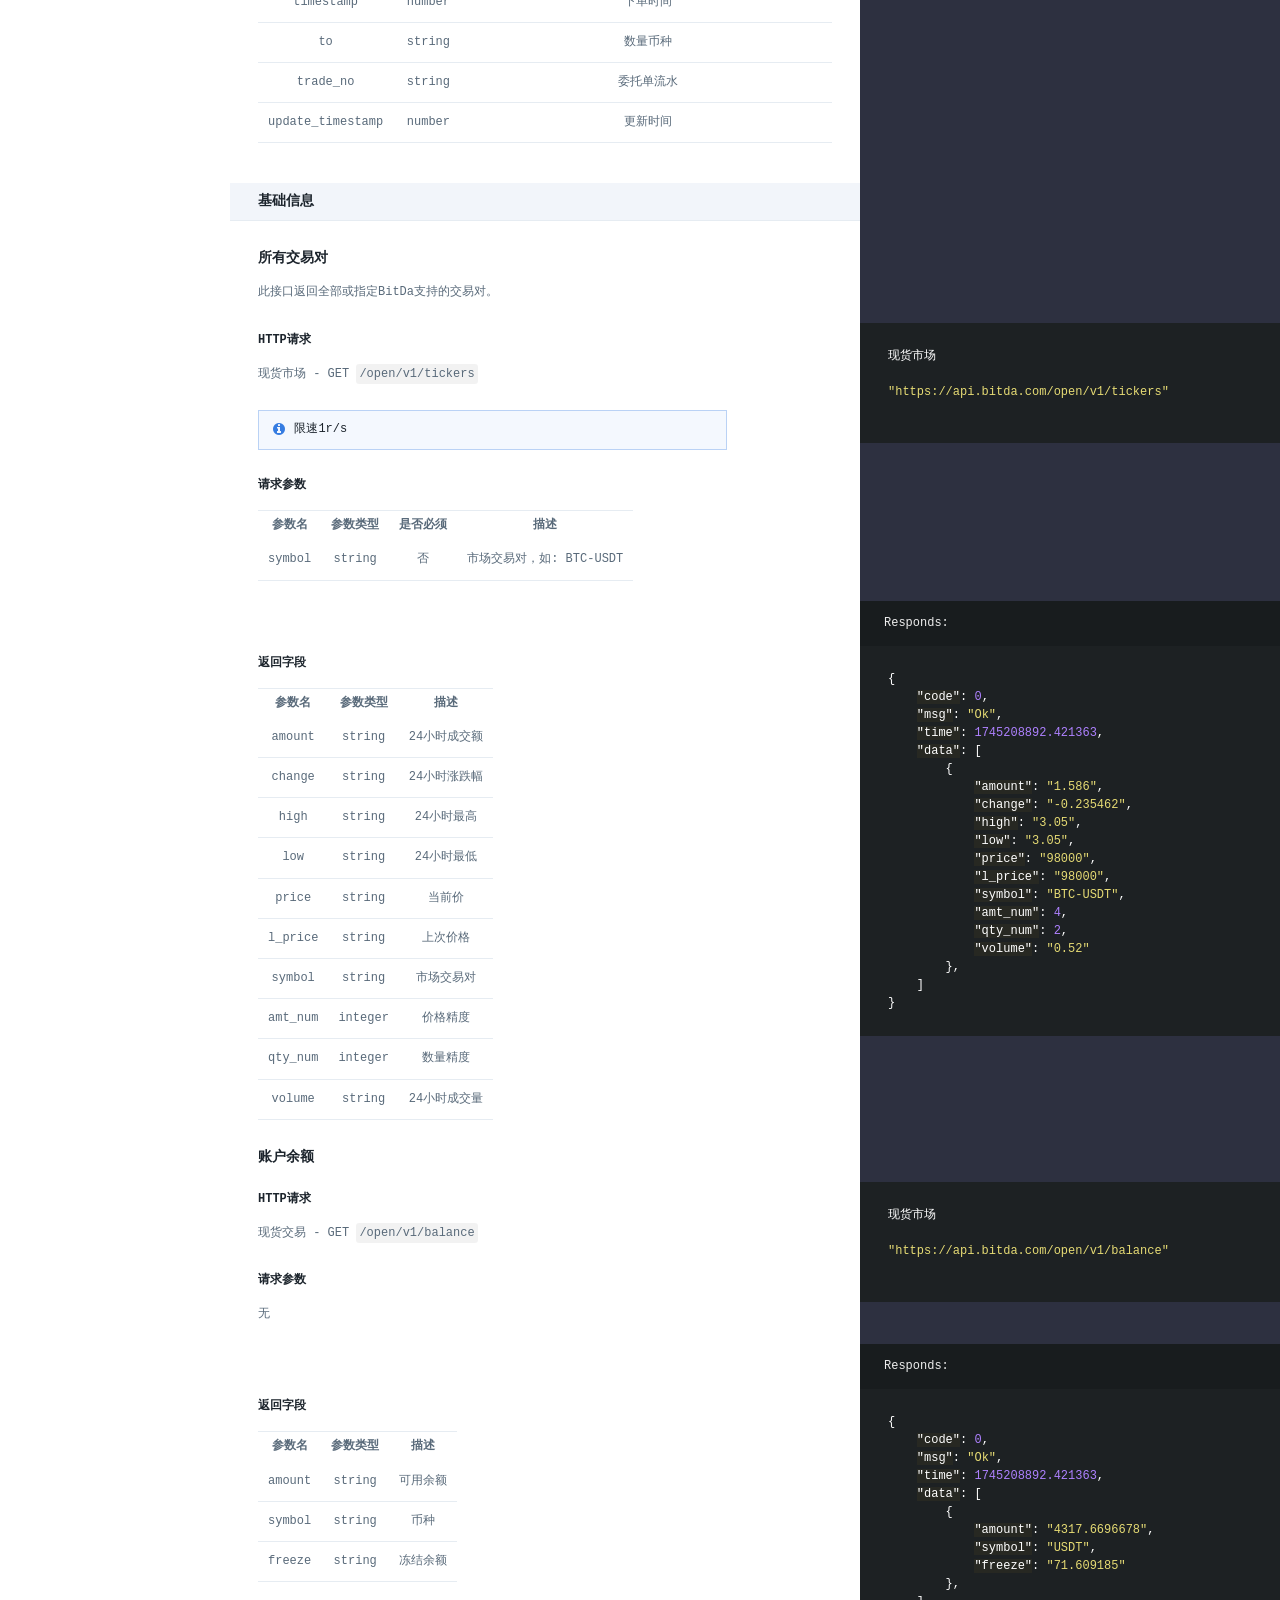
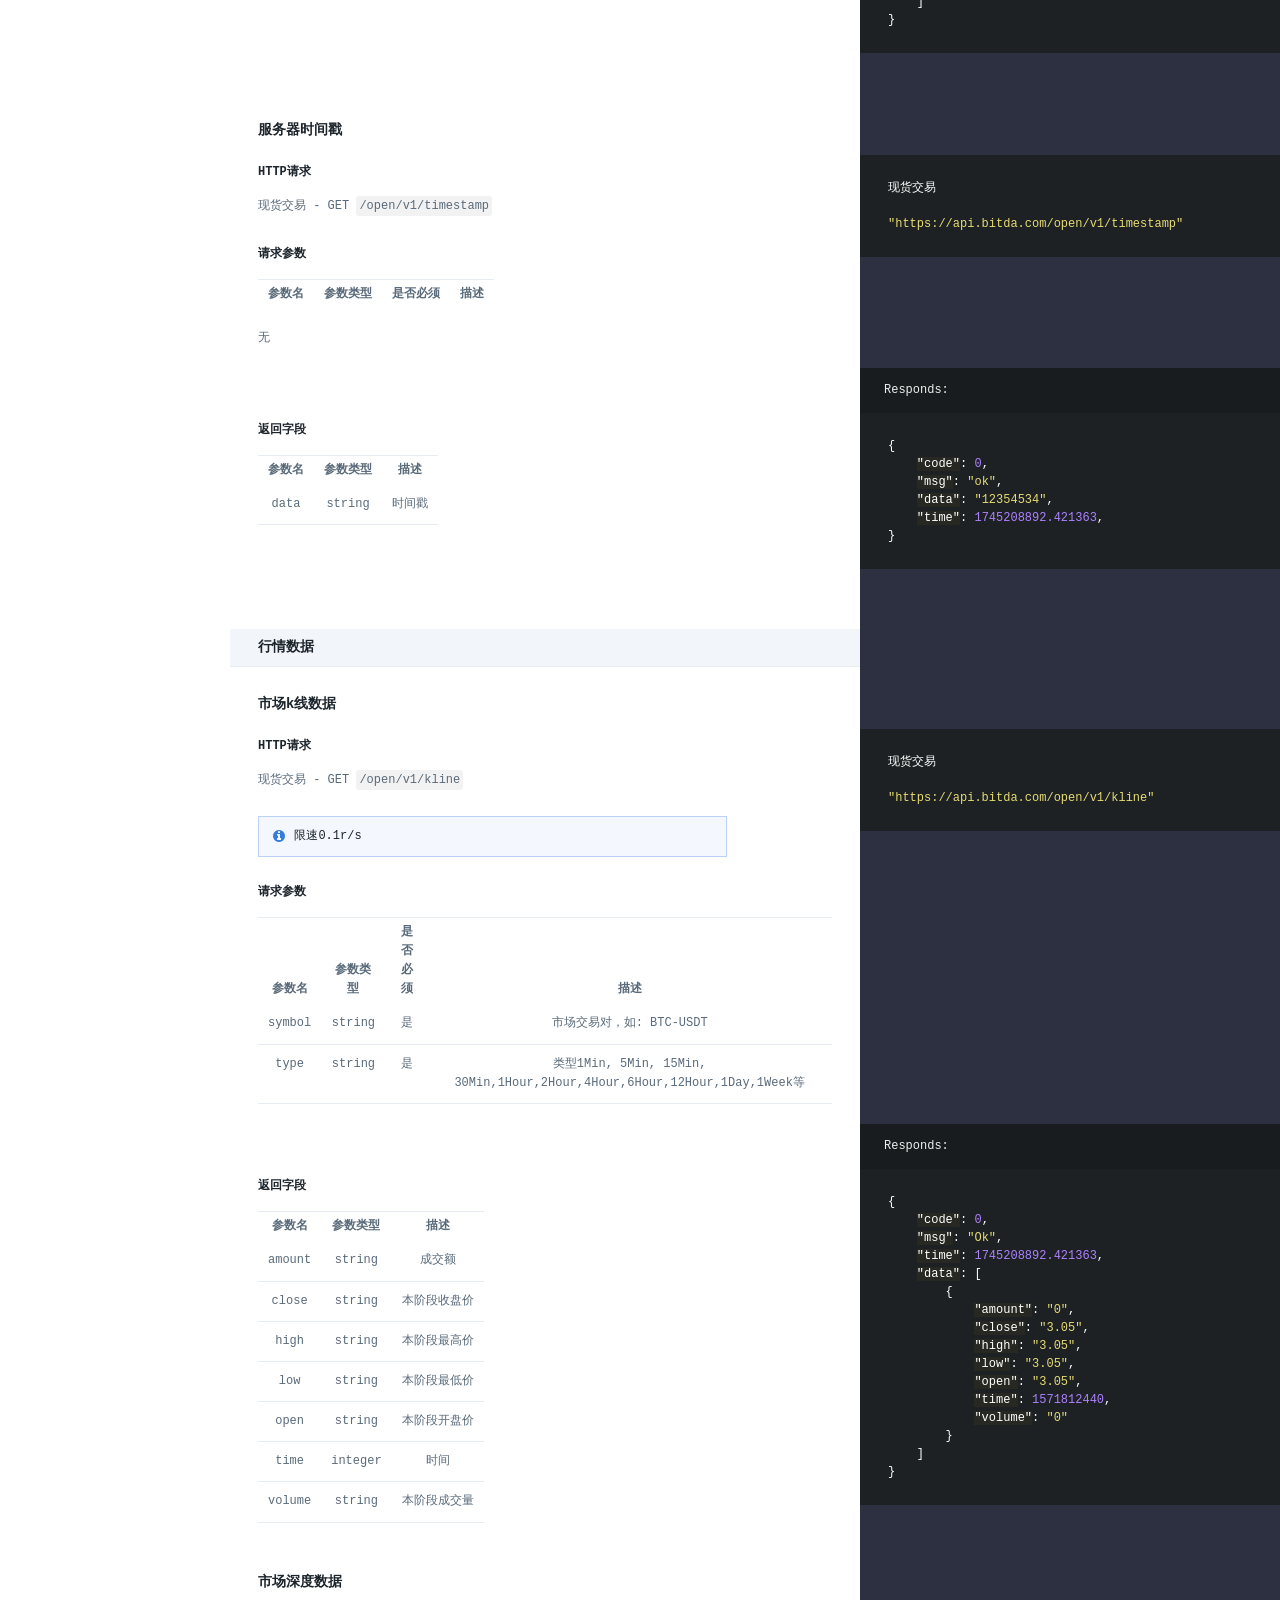
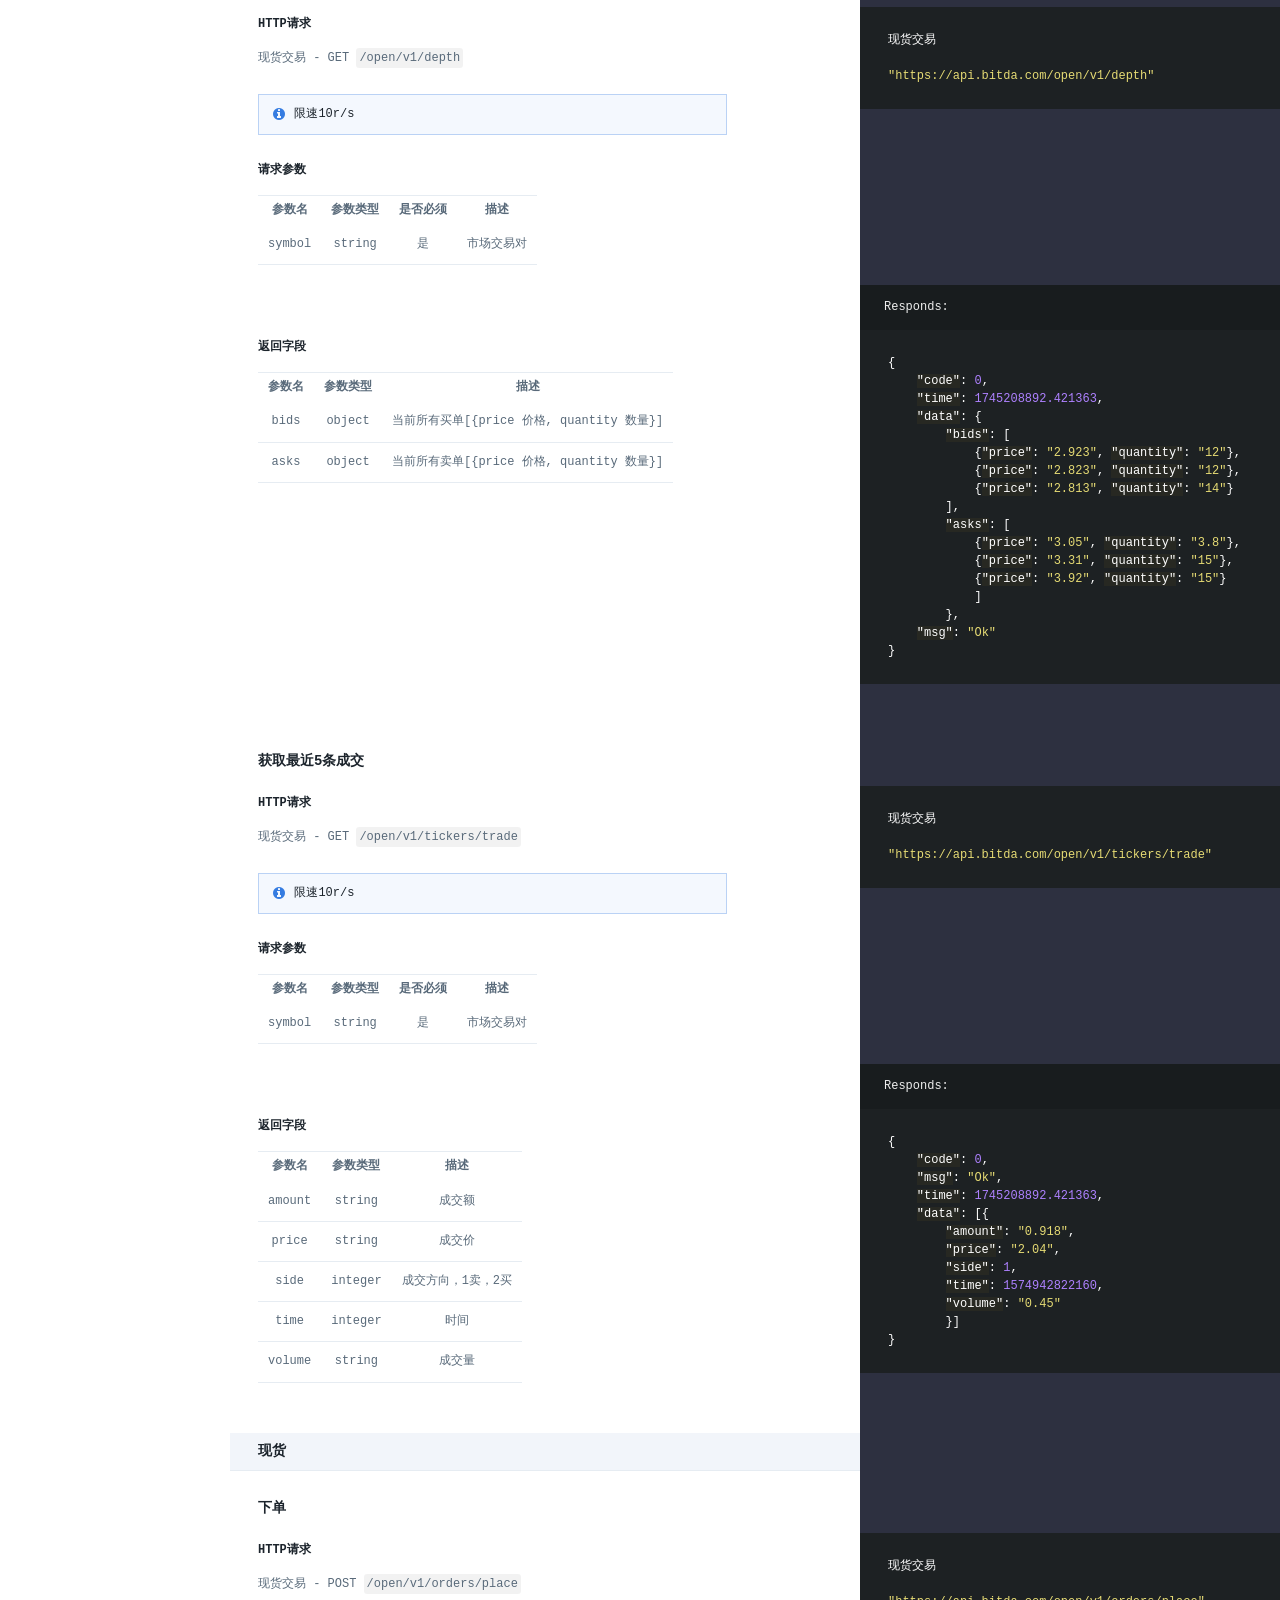
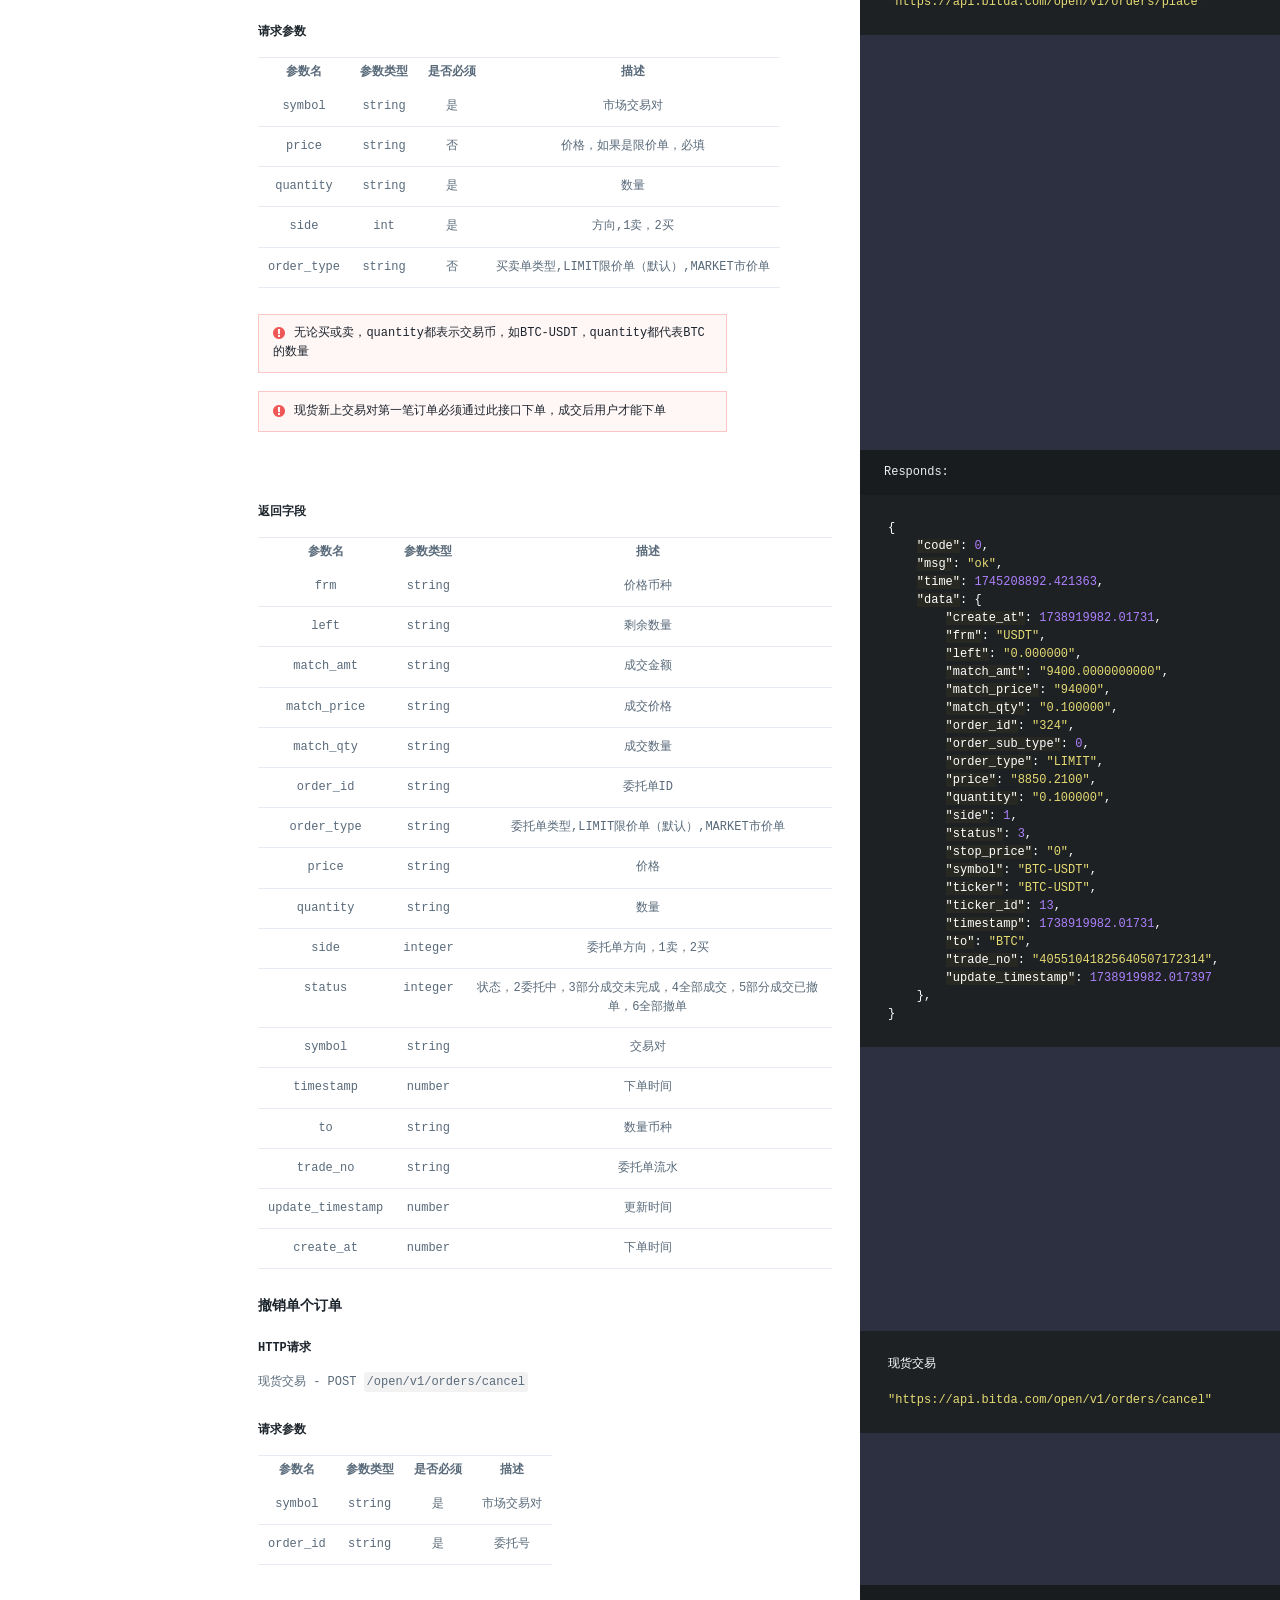
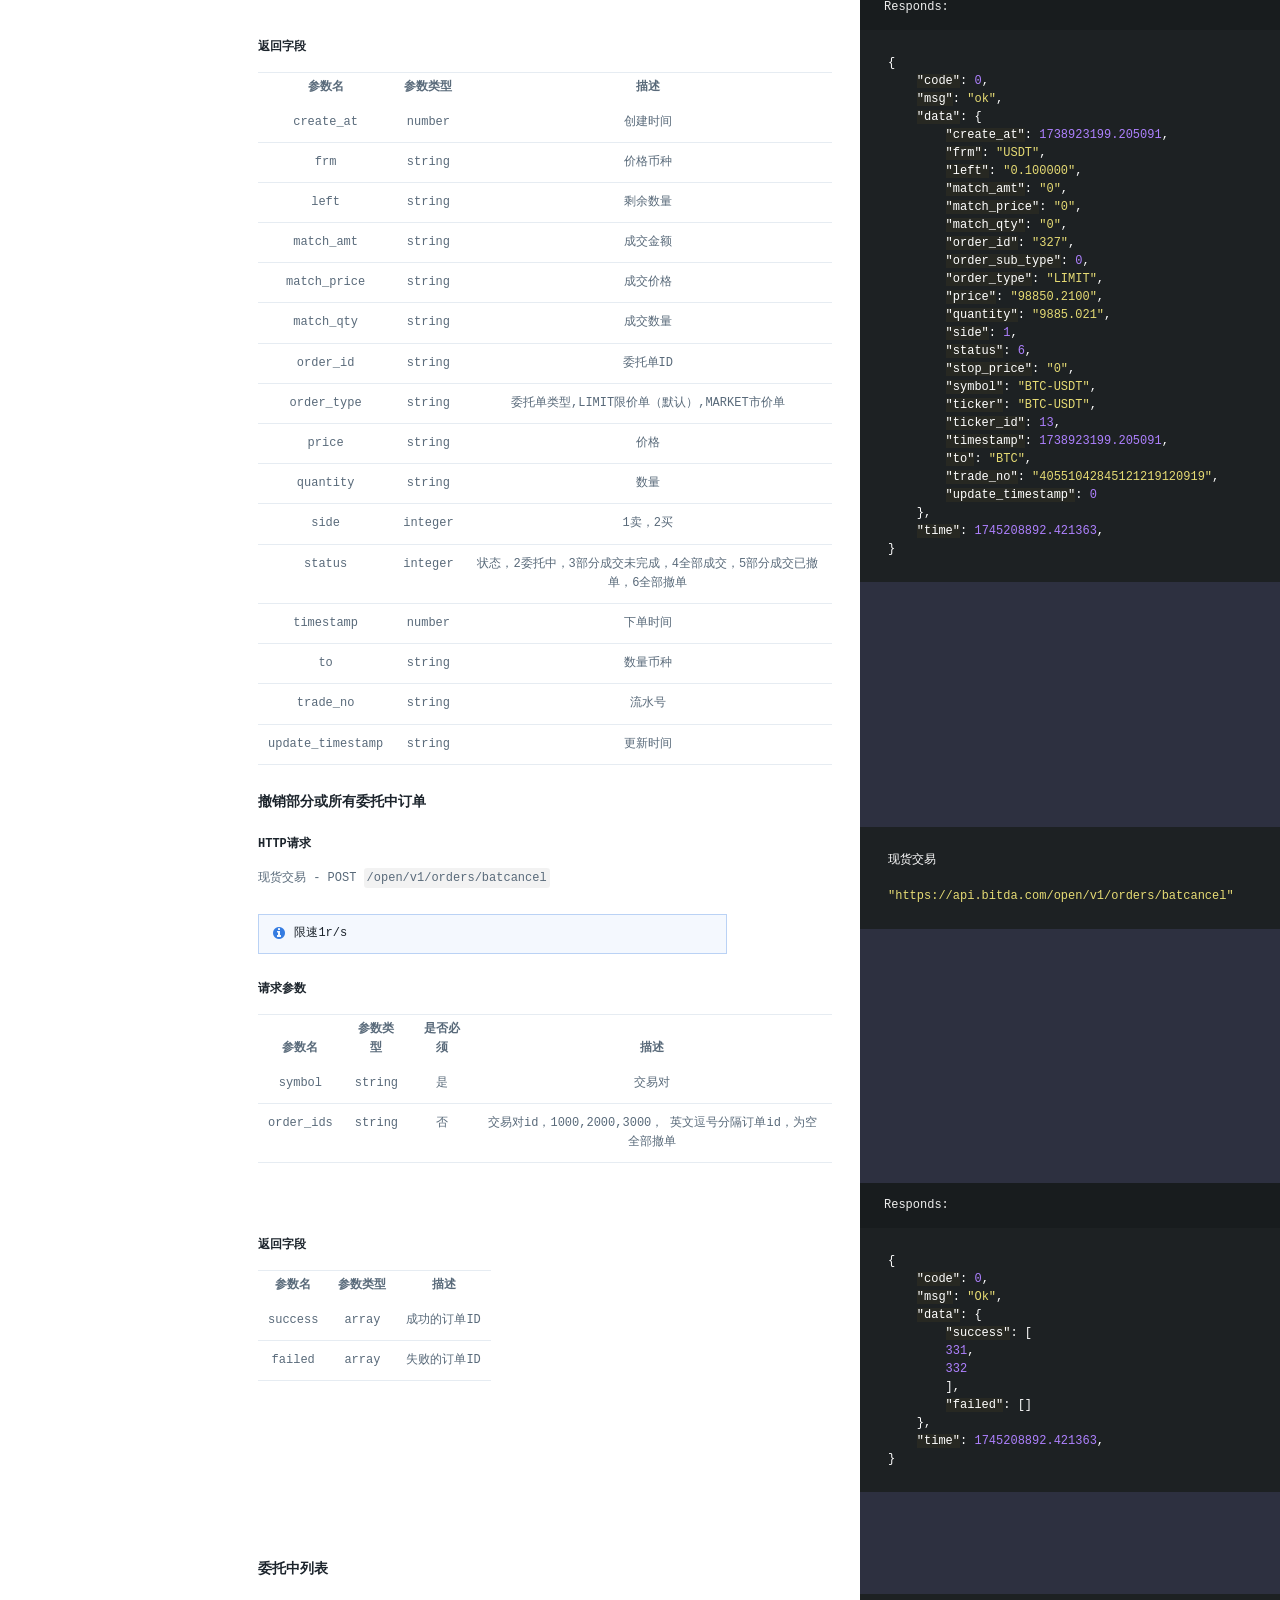
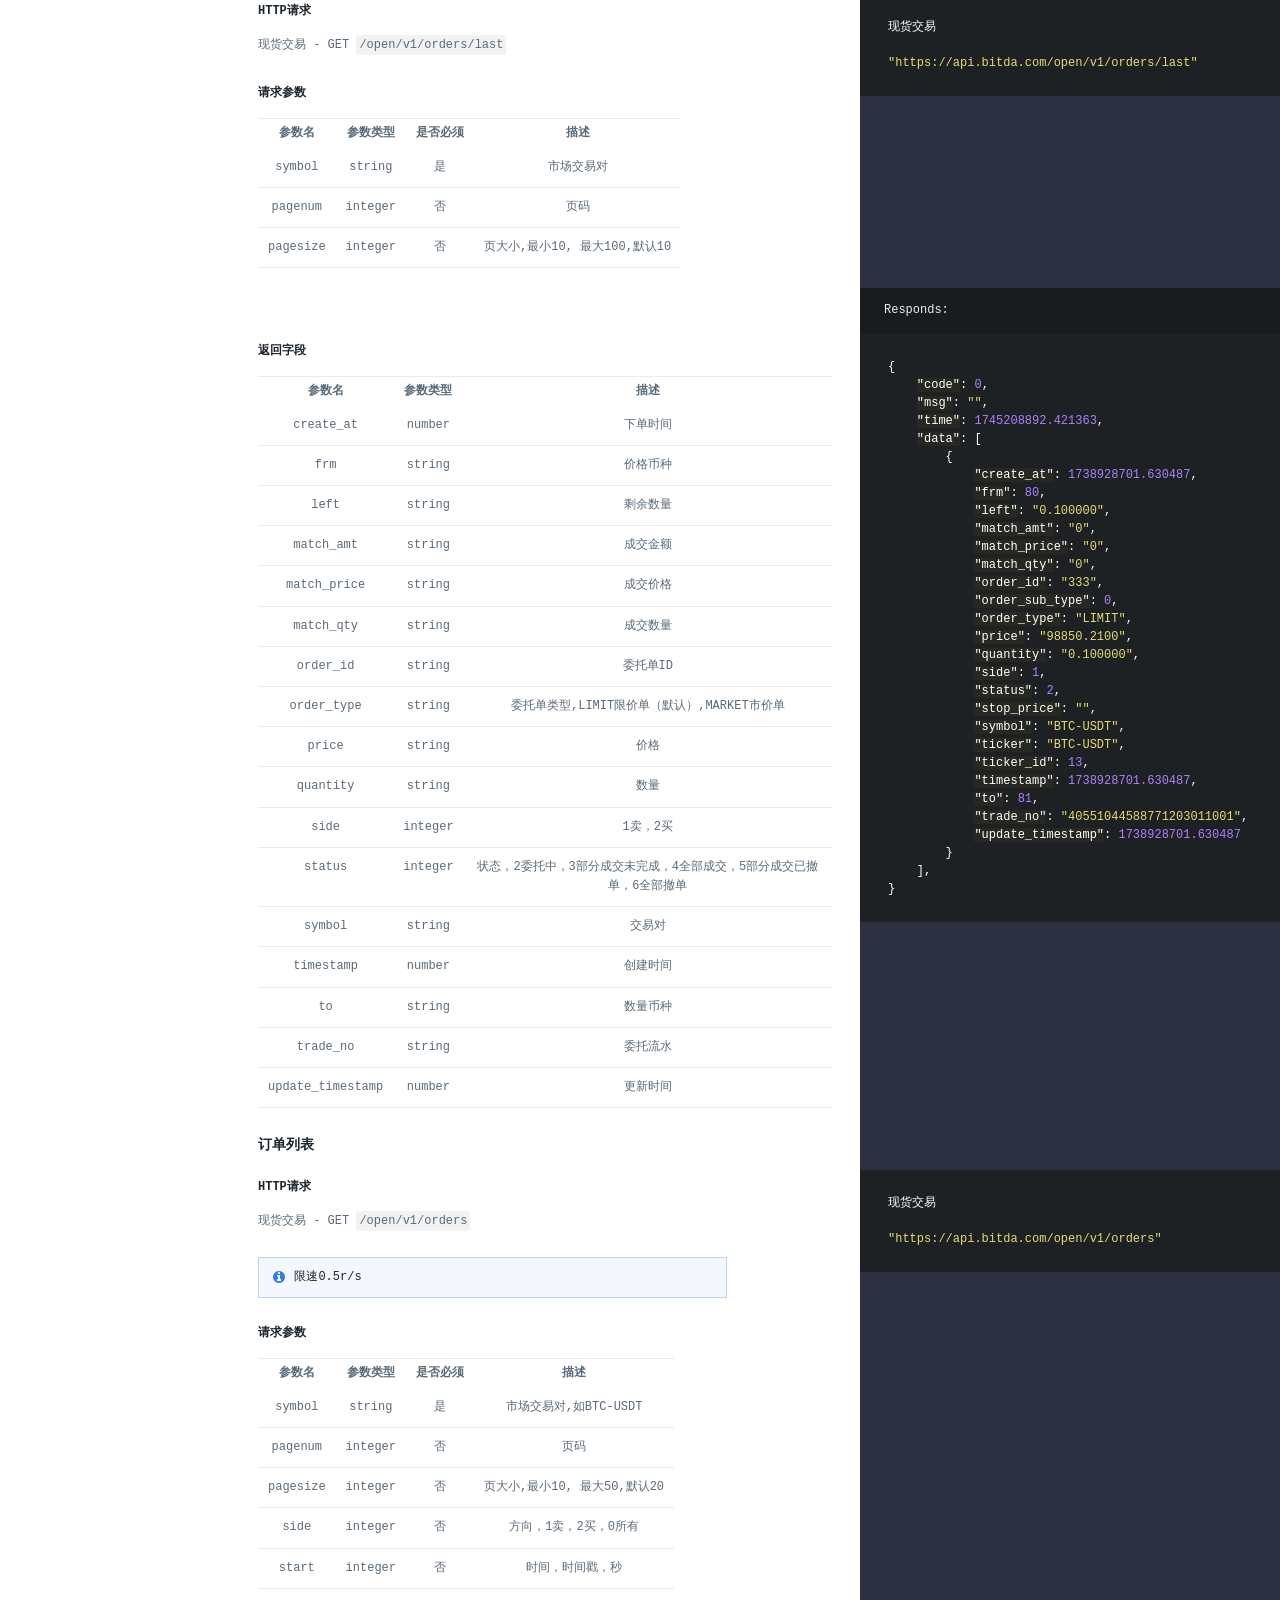
==== commit 2d9802b5: "publish: update generated from commit 43580d95dce457bc9b89a332403c155ad04267a0" ====
--- a/spot/v1/cn/index.html
+++ b/spot/v1/cn/index.html
@@ -241,7 +241,7 @@
           </span>
         </div>
       </div>
-      <a href="/spot/v1/cn/" class="lang" id="lang_box">简体中文</a>
+      <!-- <a href="/spot/v1/cn/" class="lang" id="lang_box">简体中文</a> -->
     </header>
     <div class="toc-wrapper">
       <ul id="toc" class="toc-list-h1">
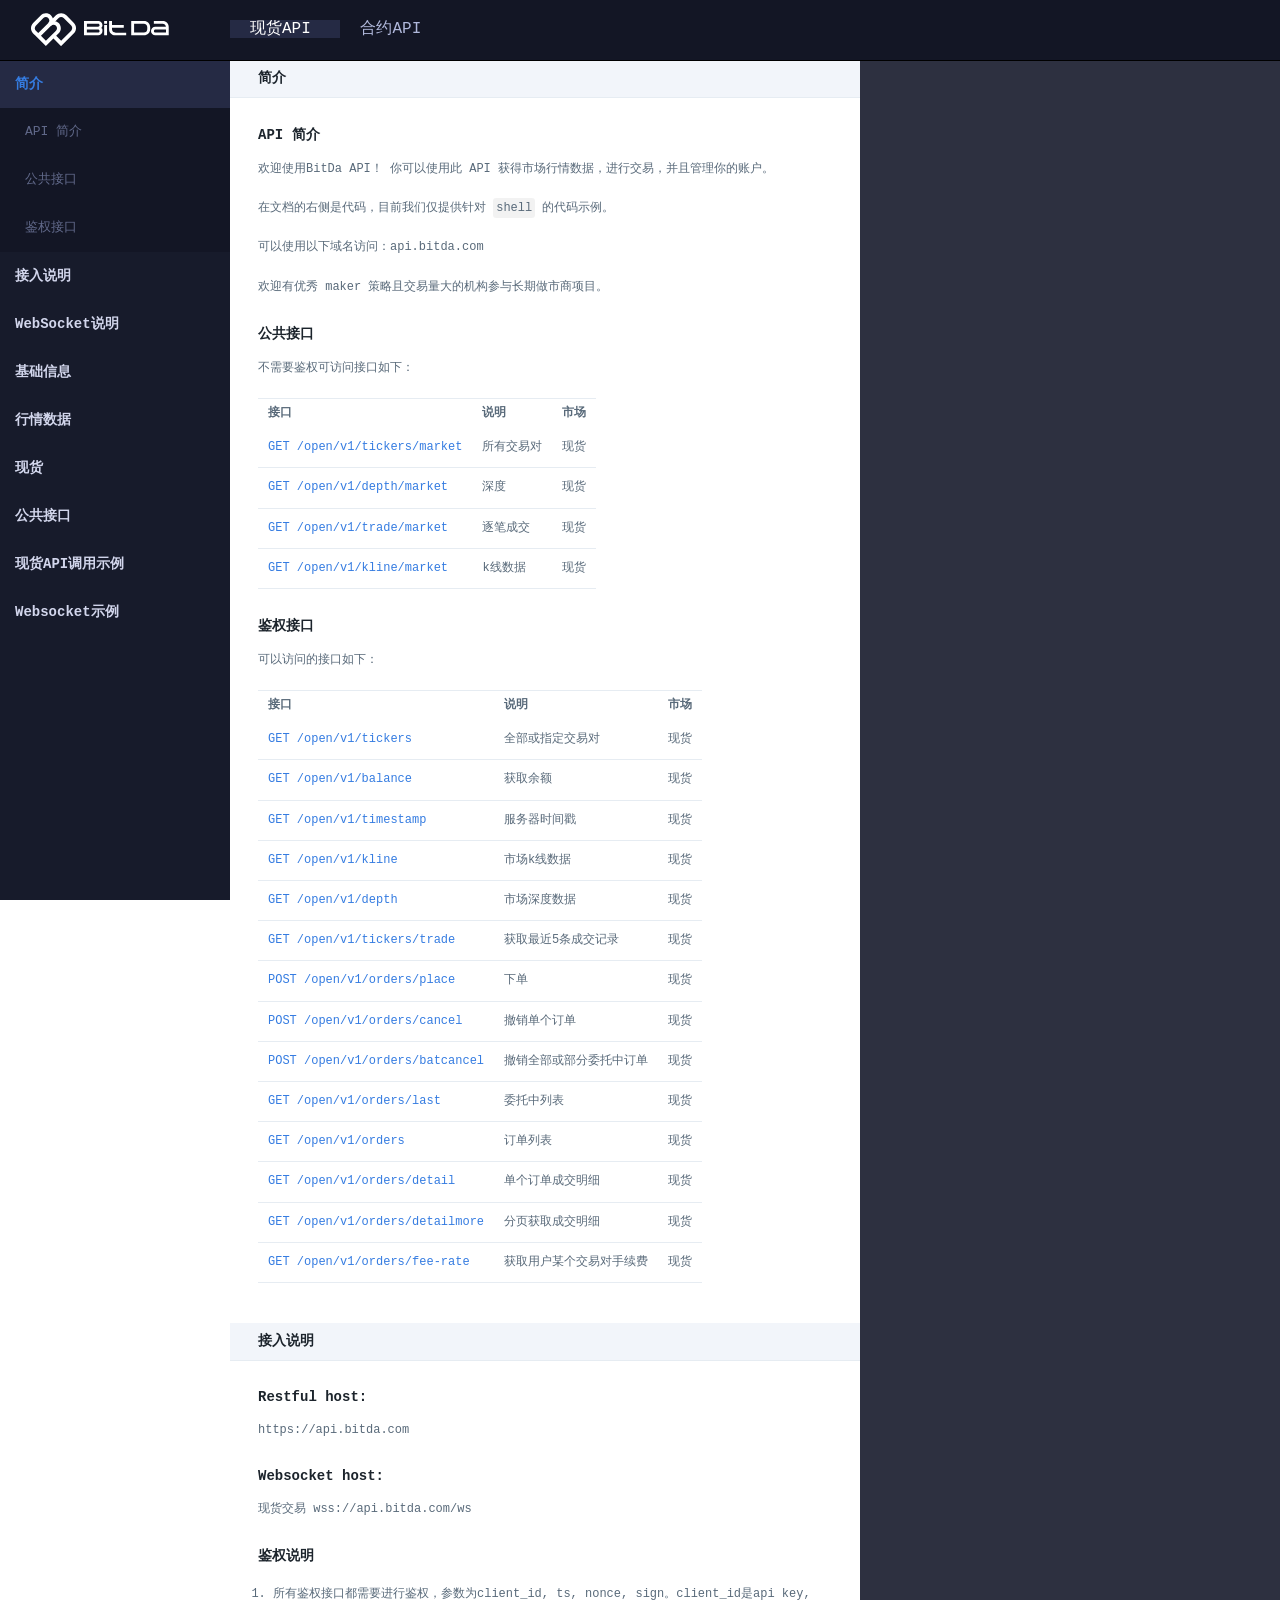
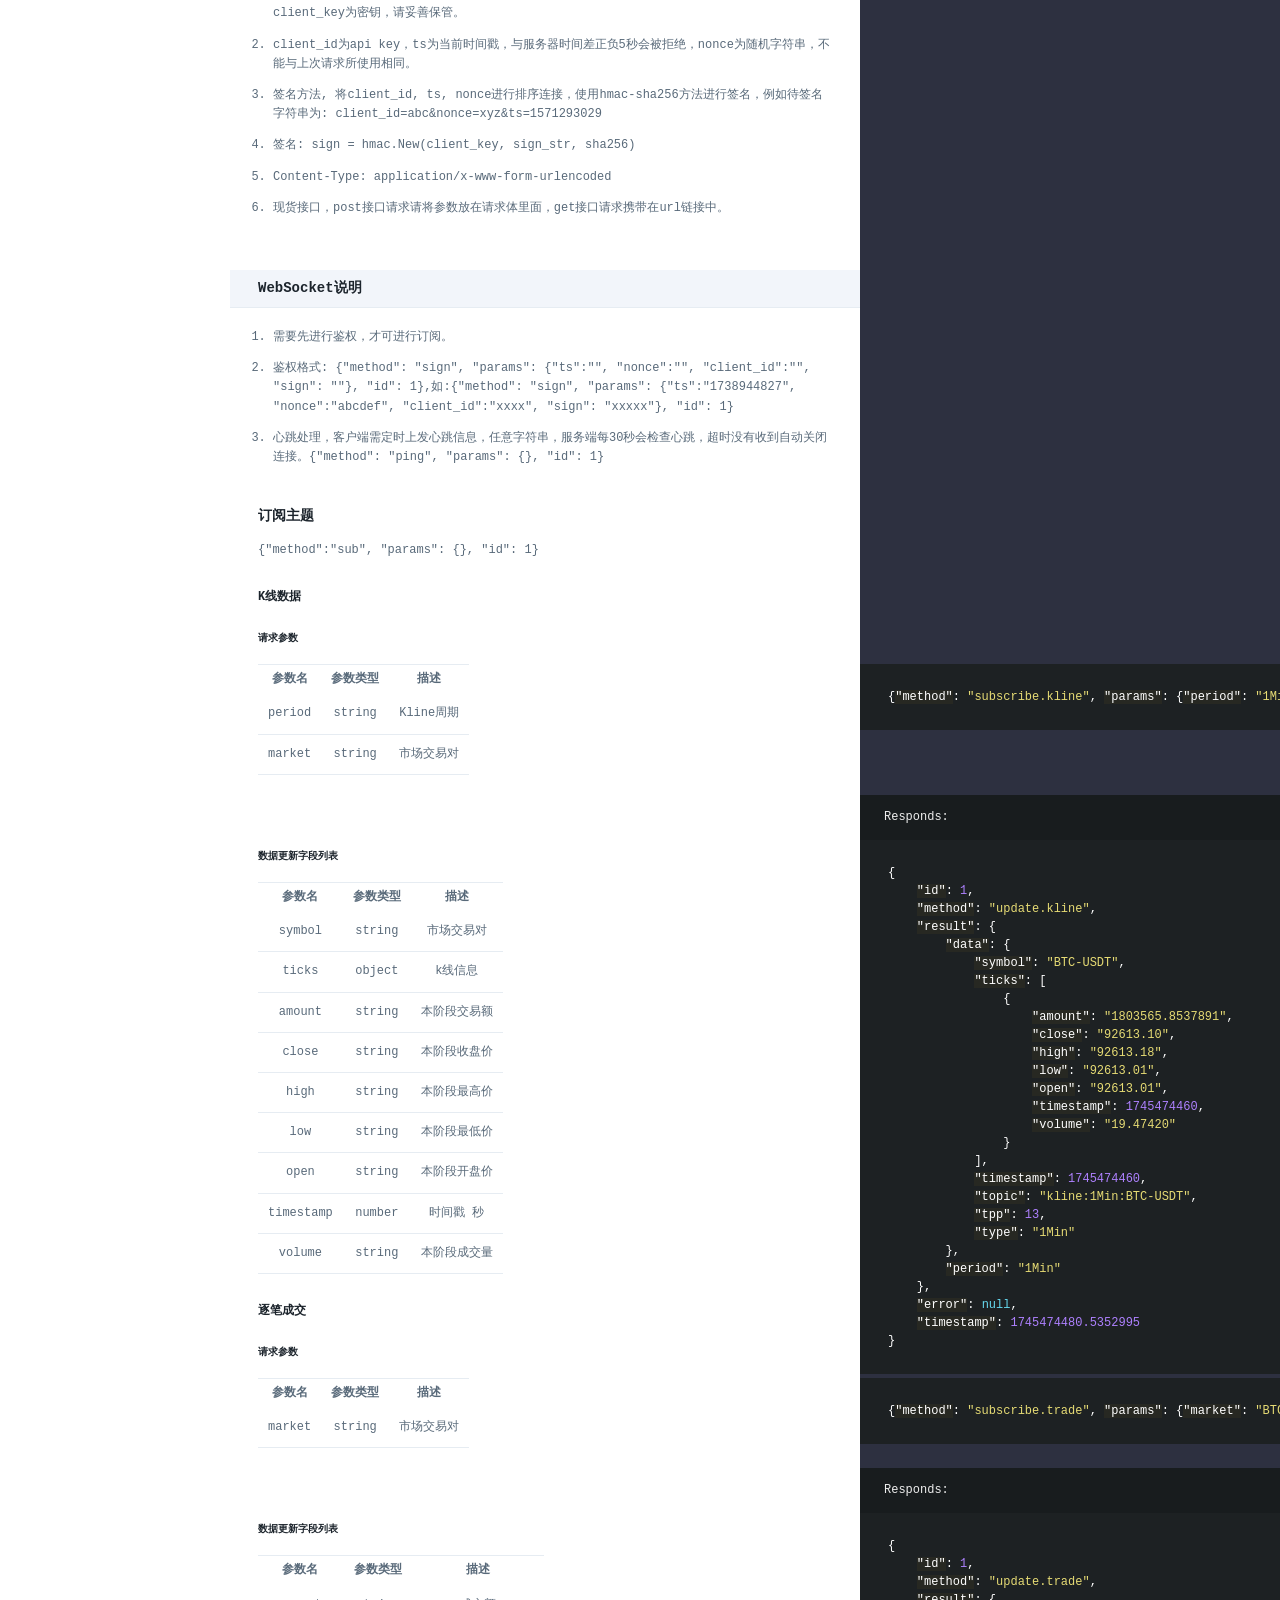
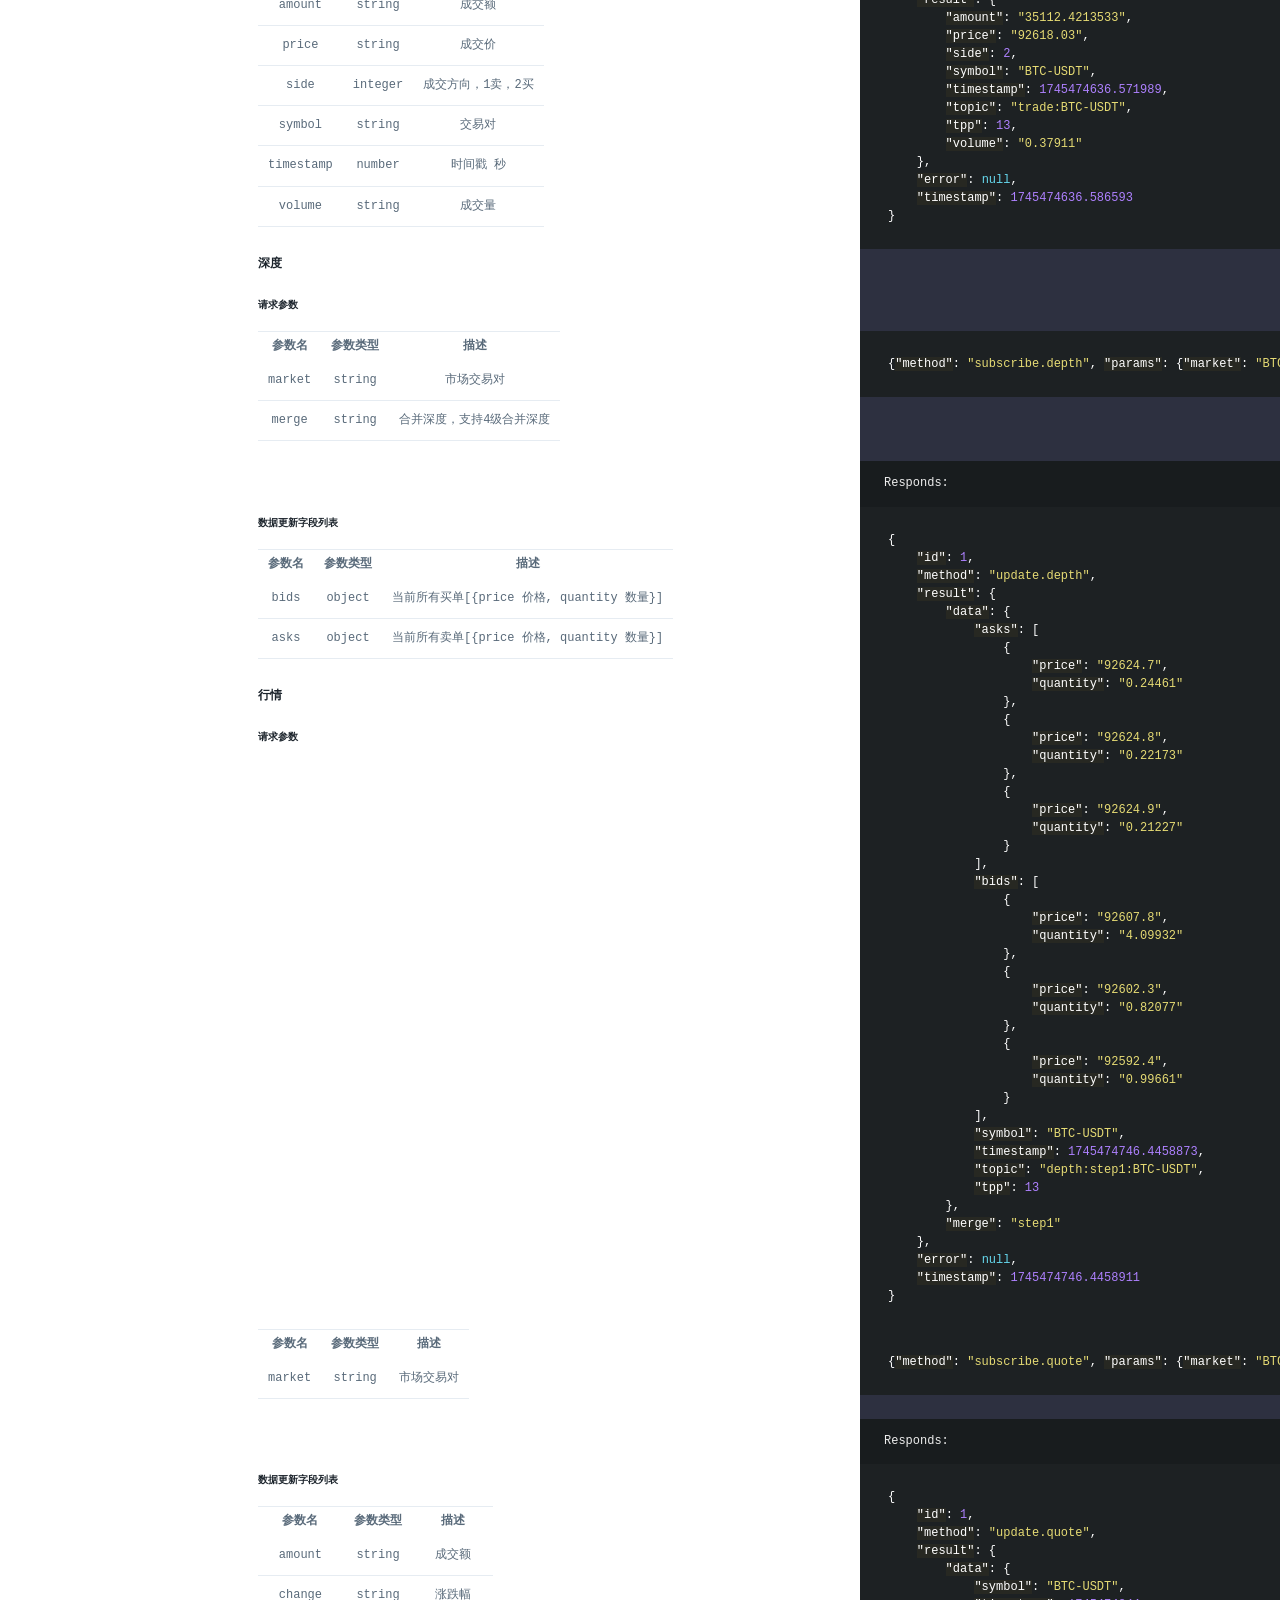
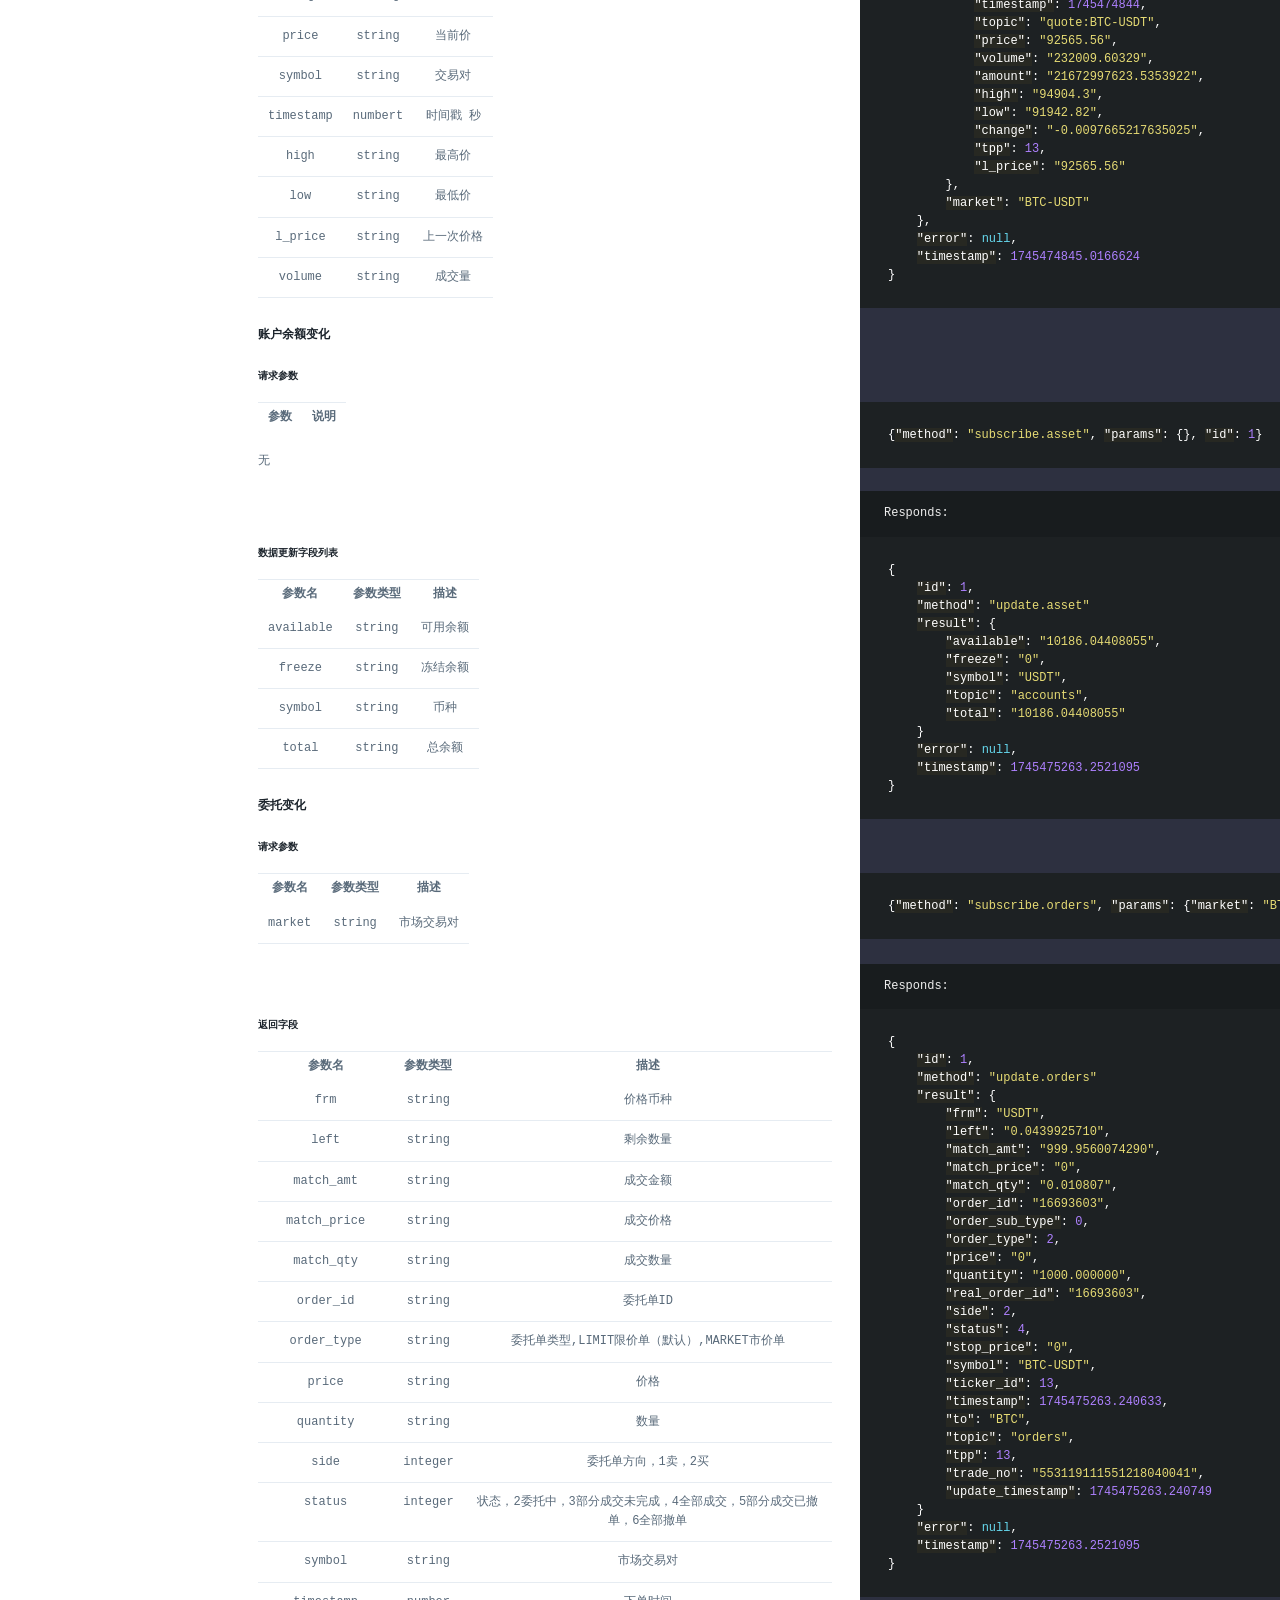
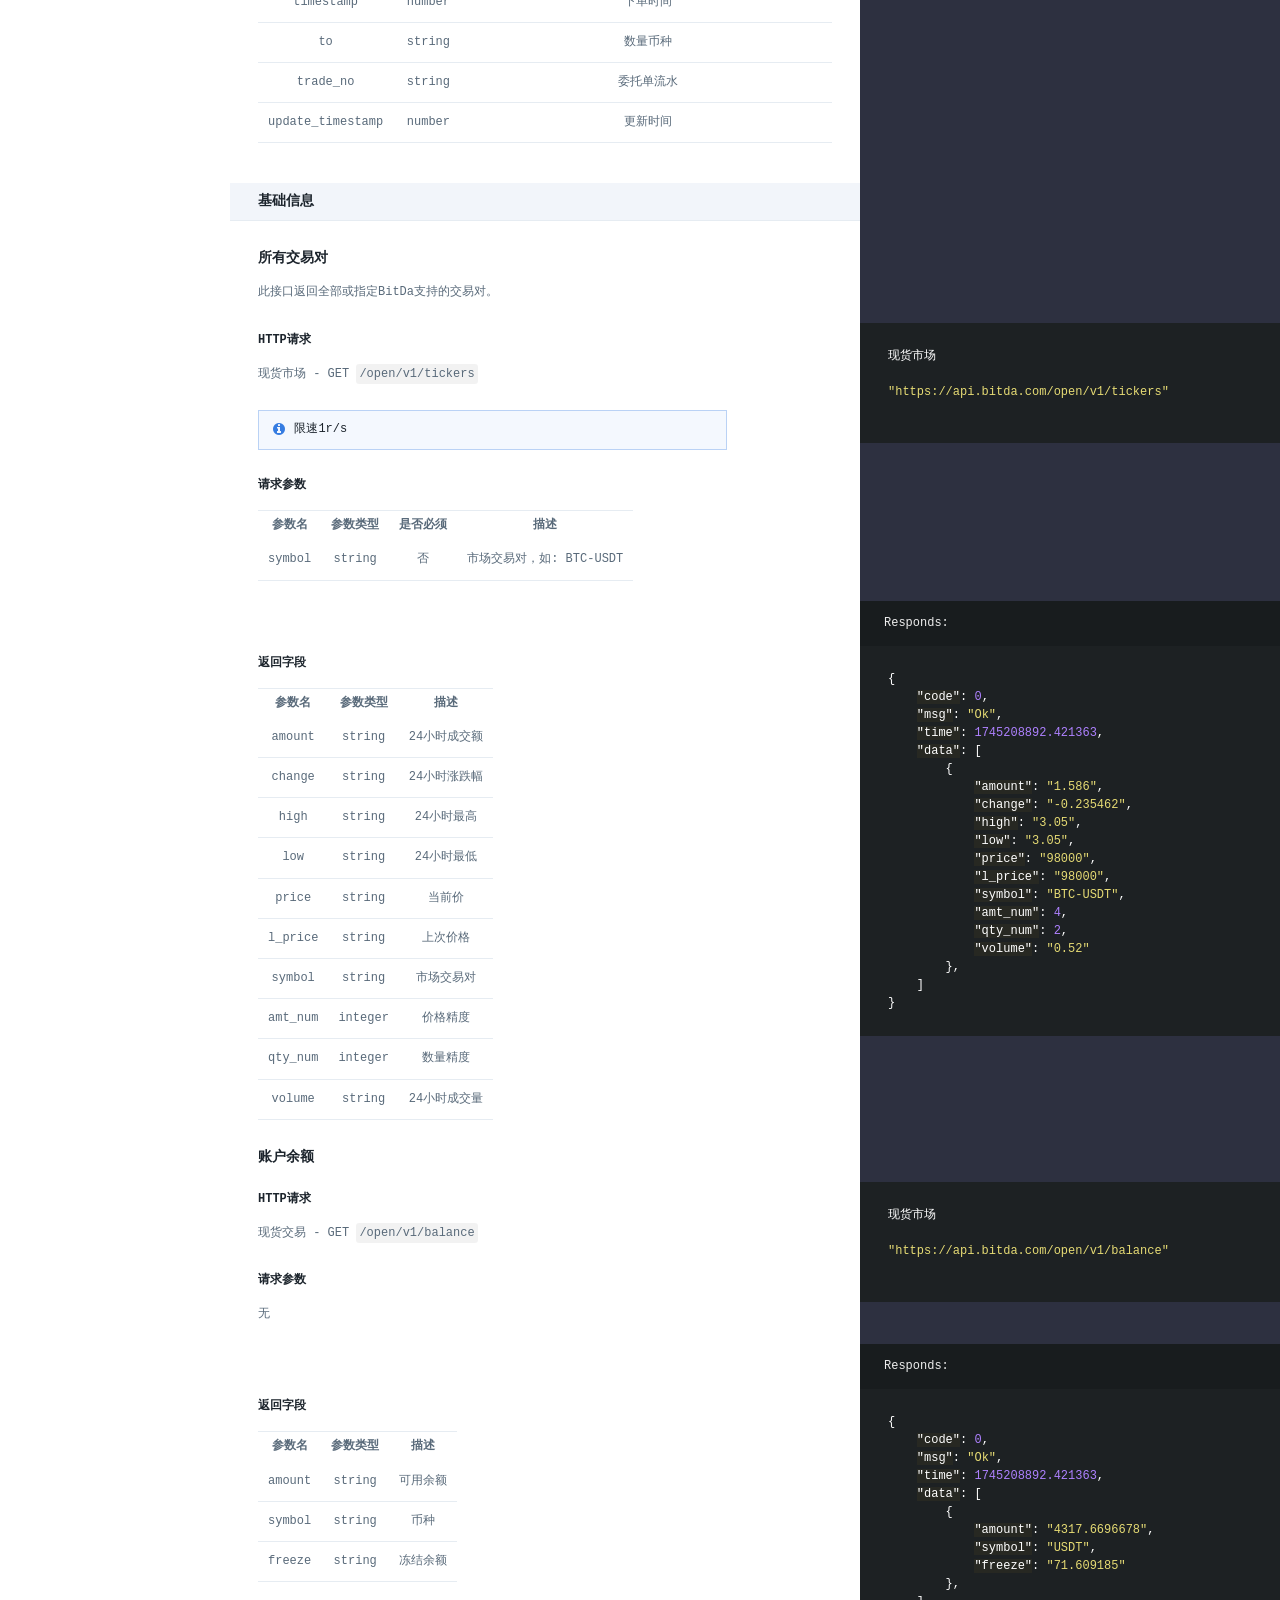
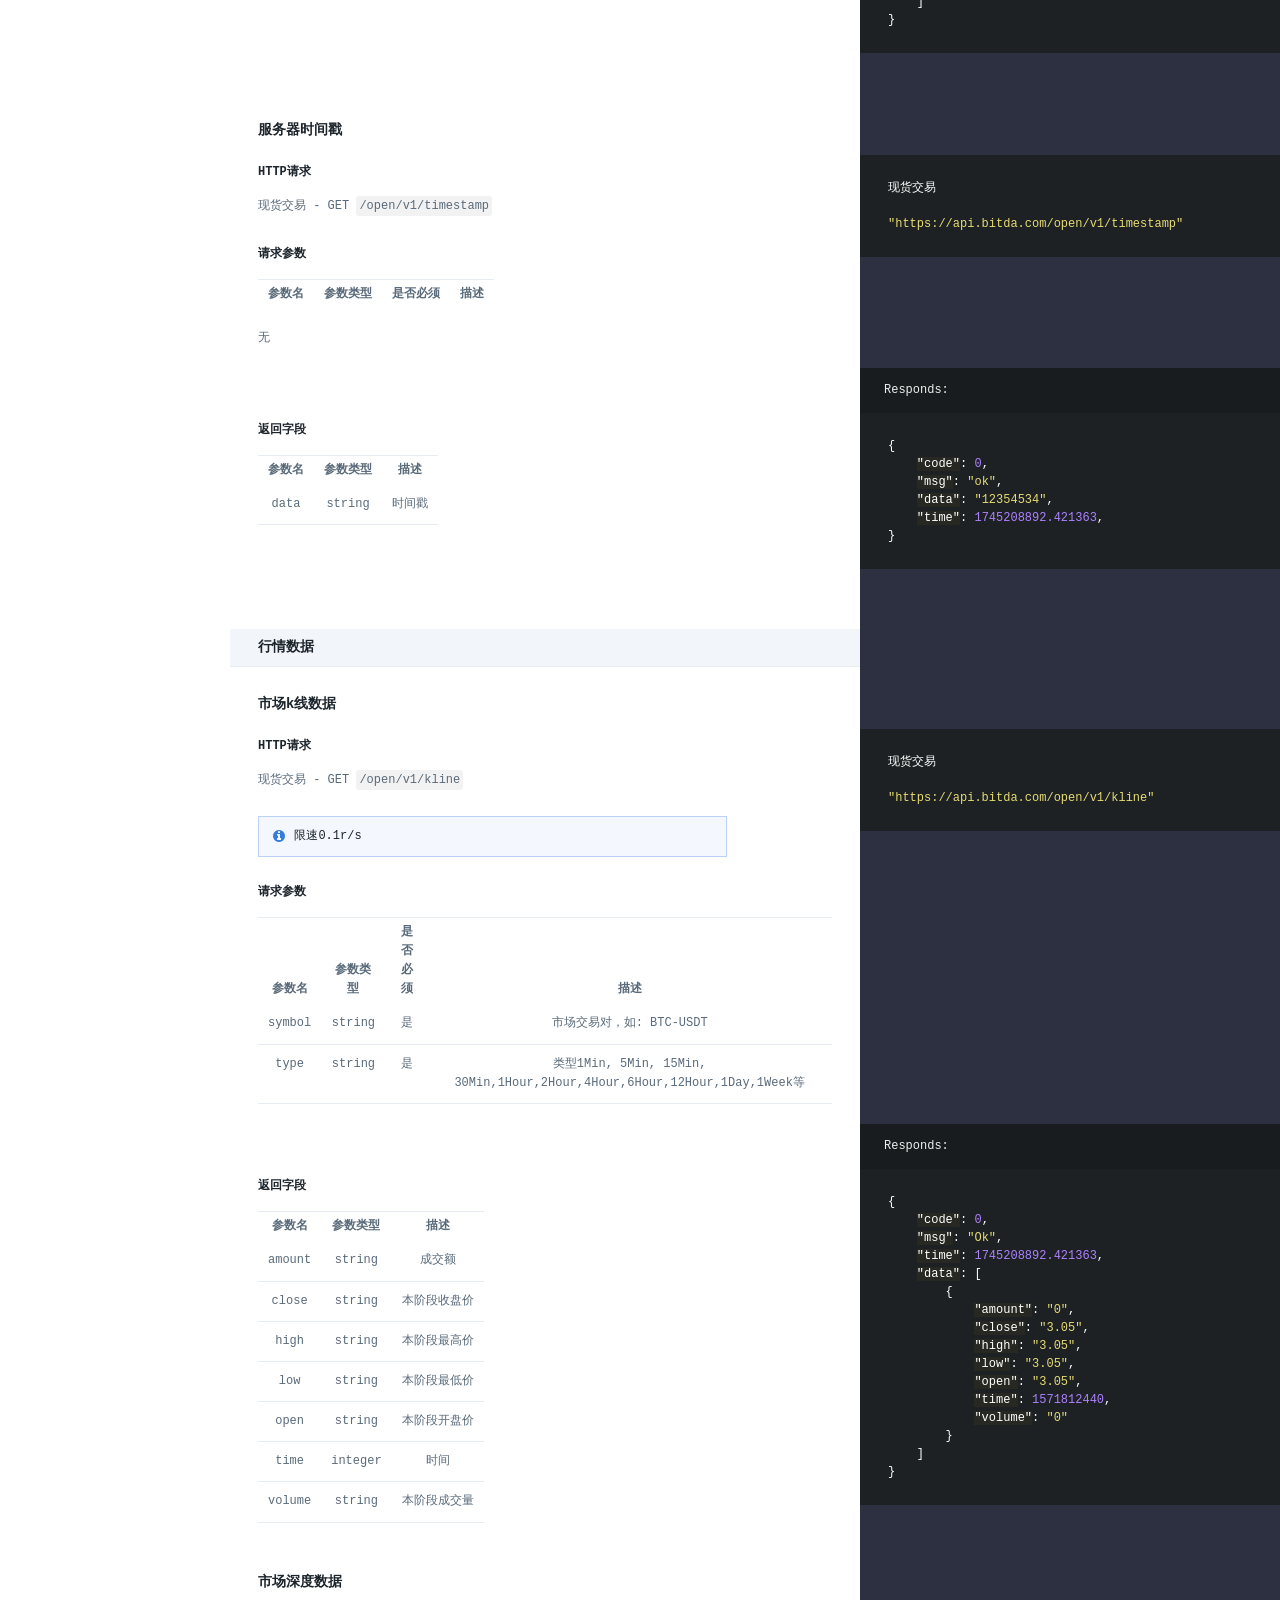
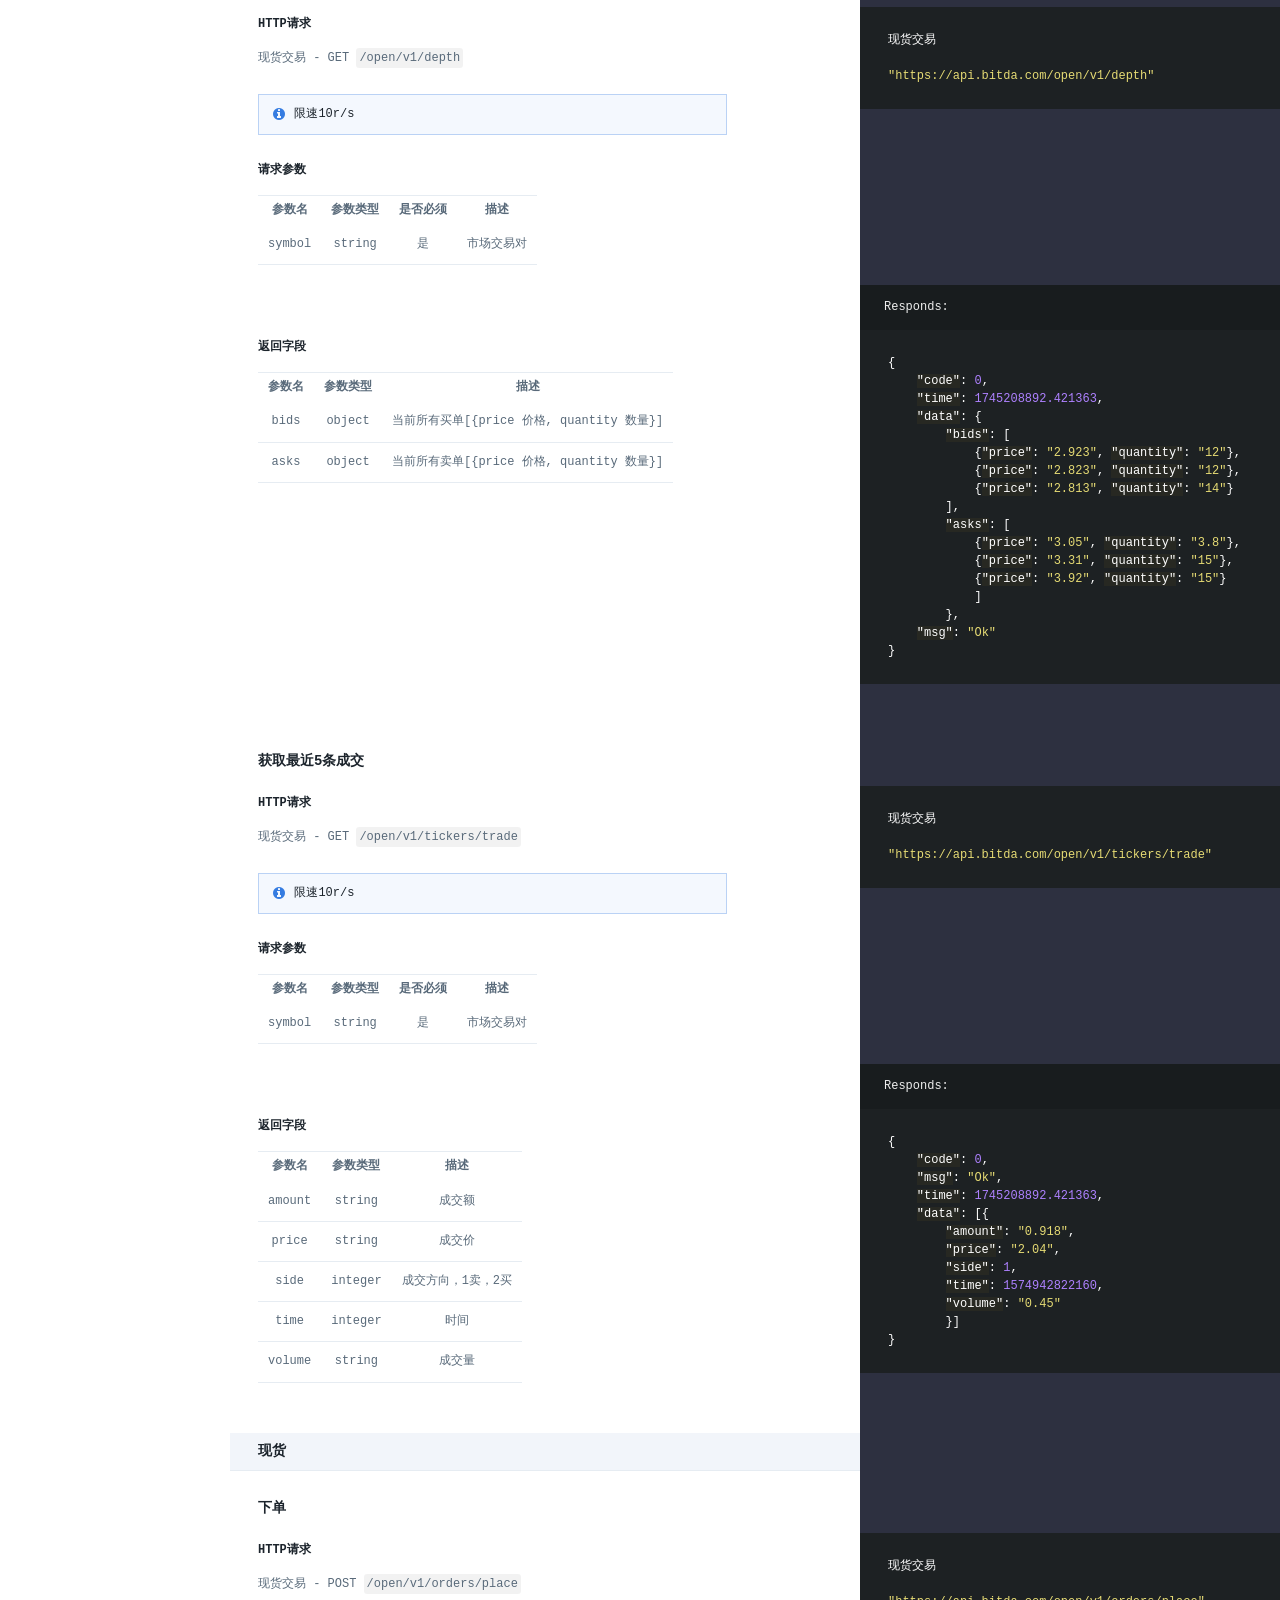
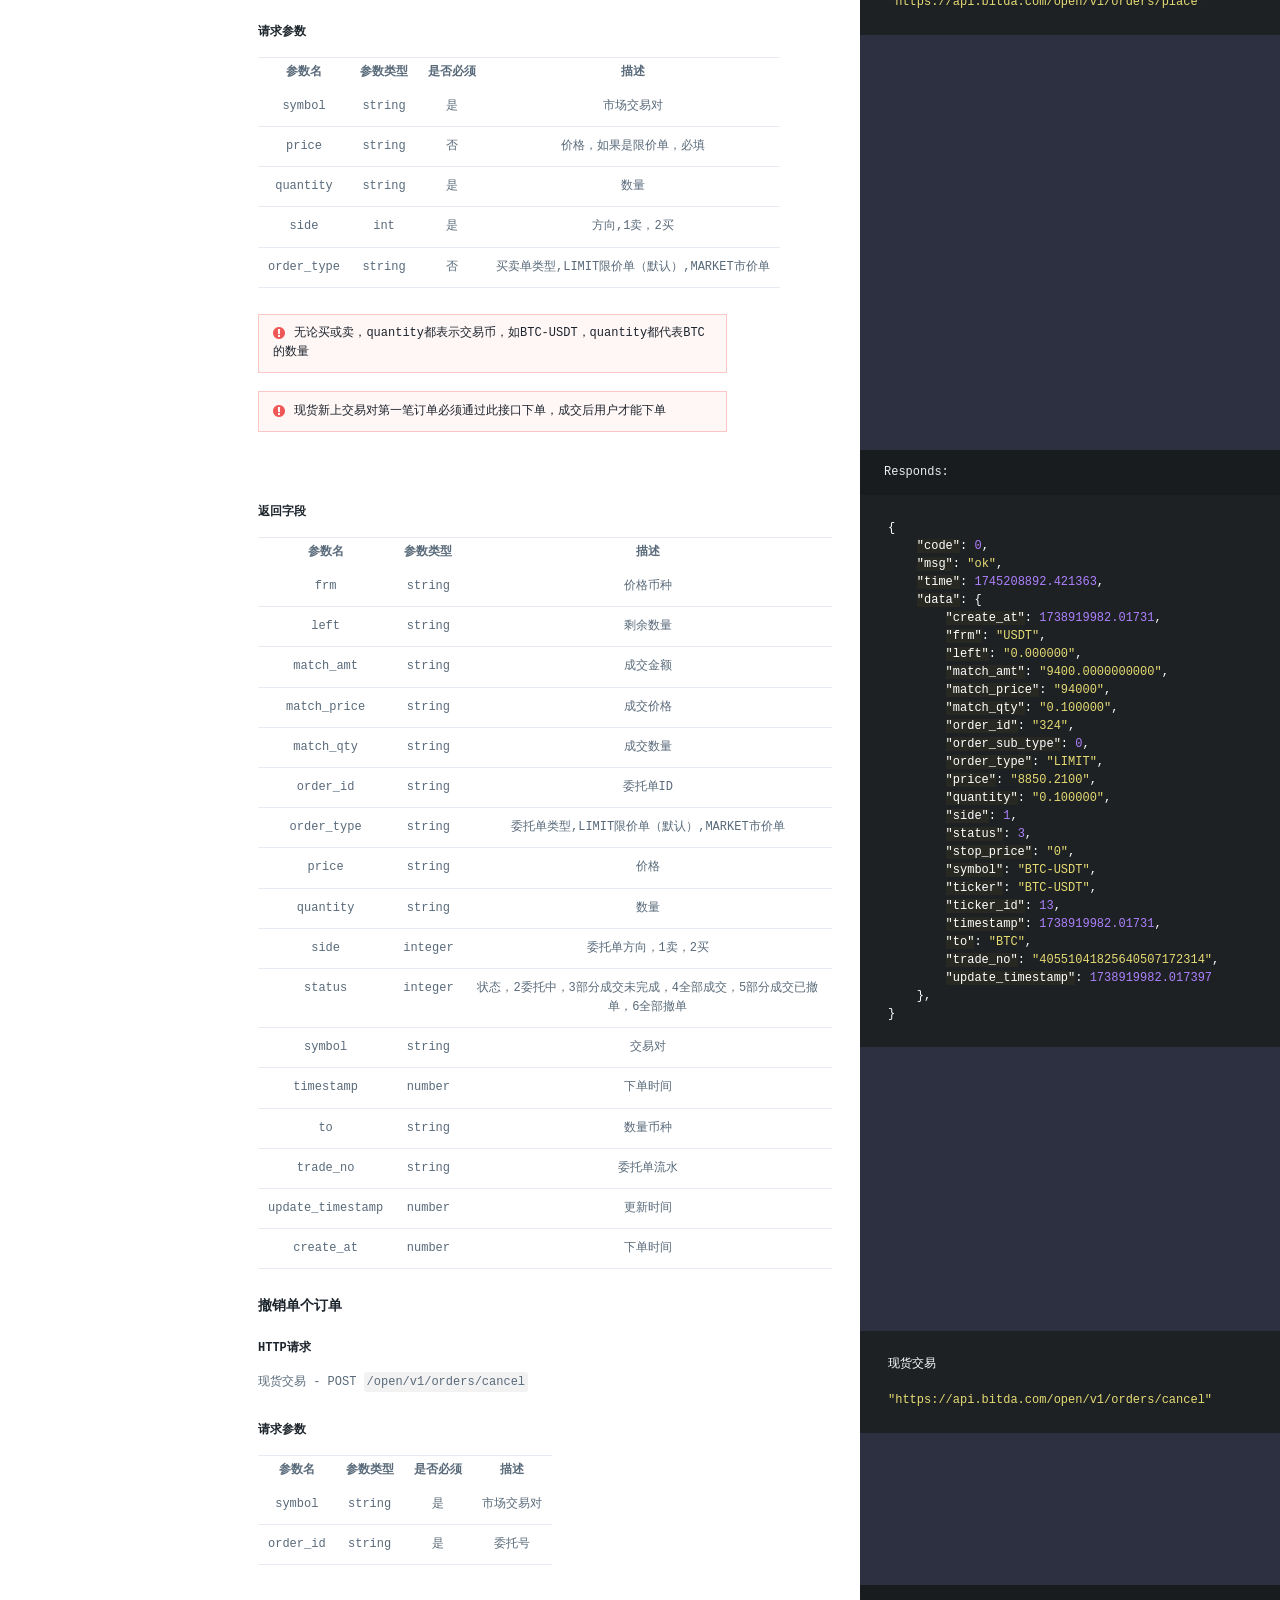
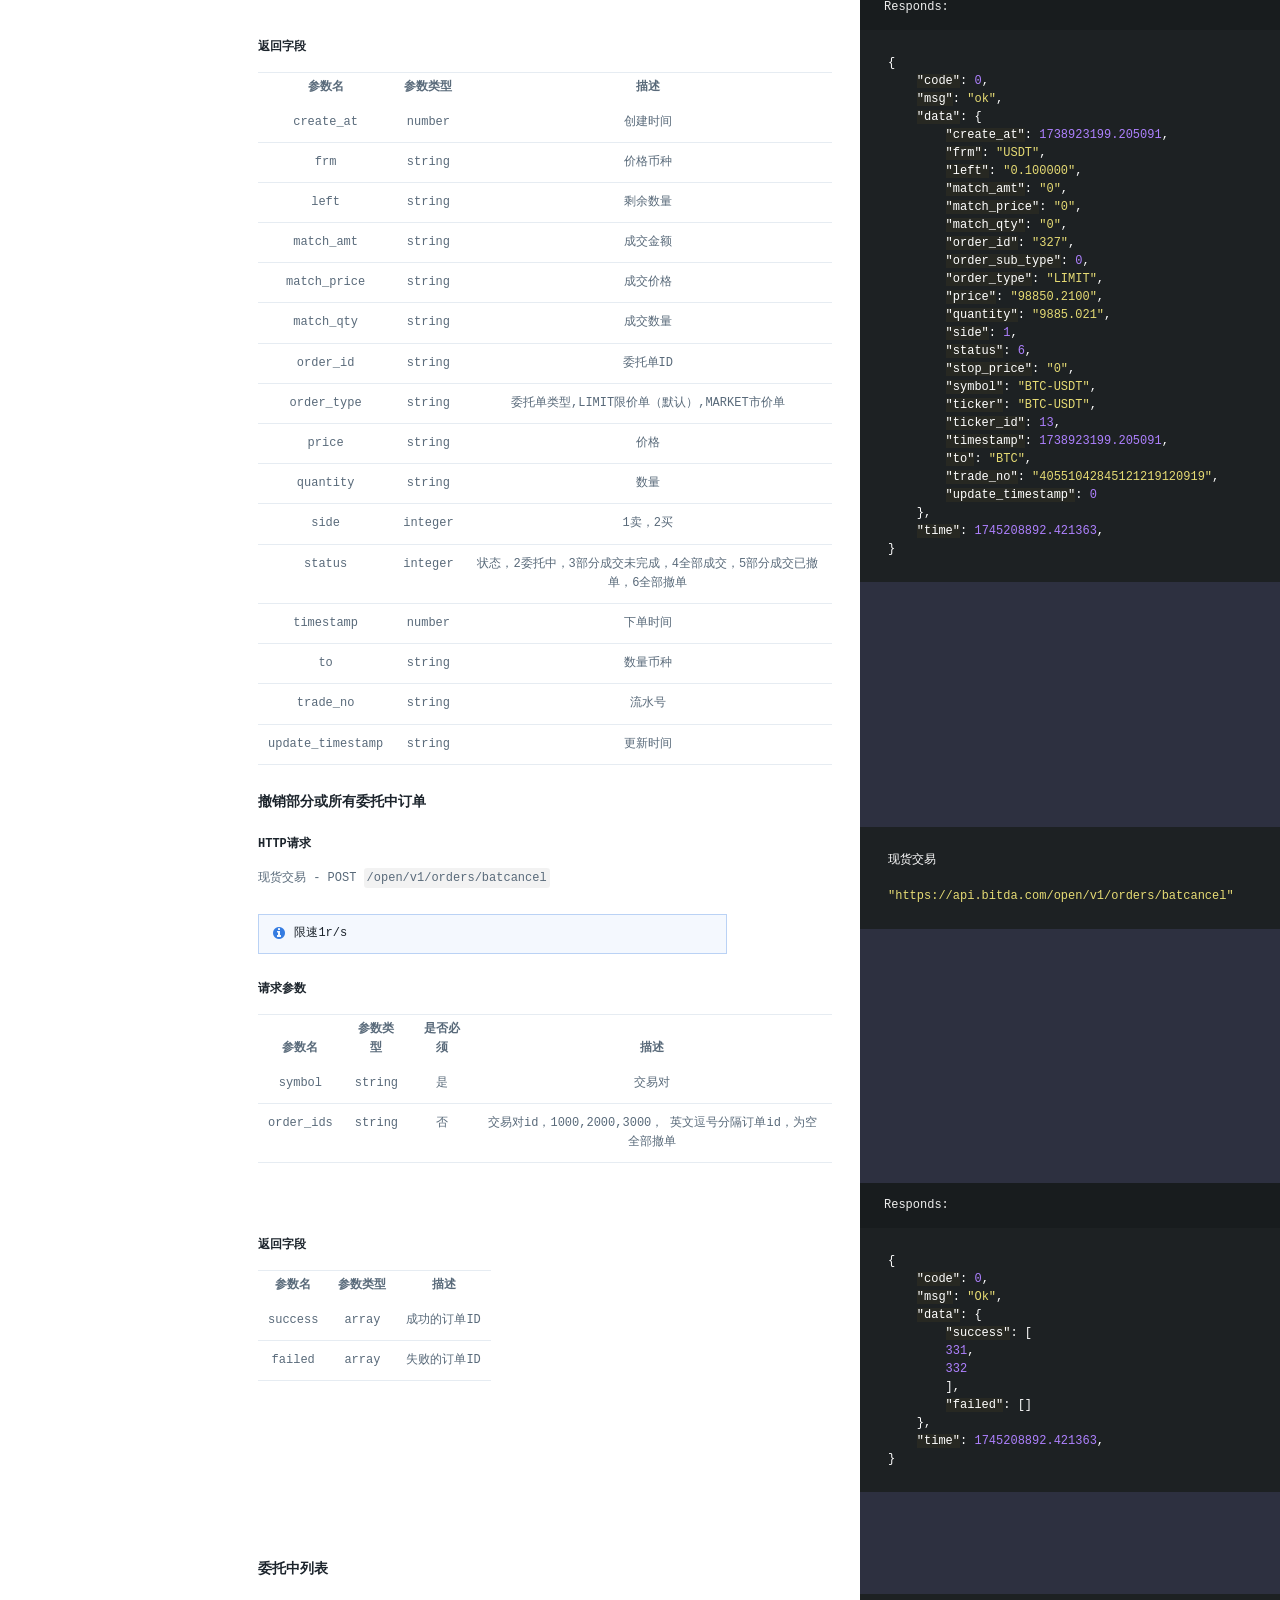
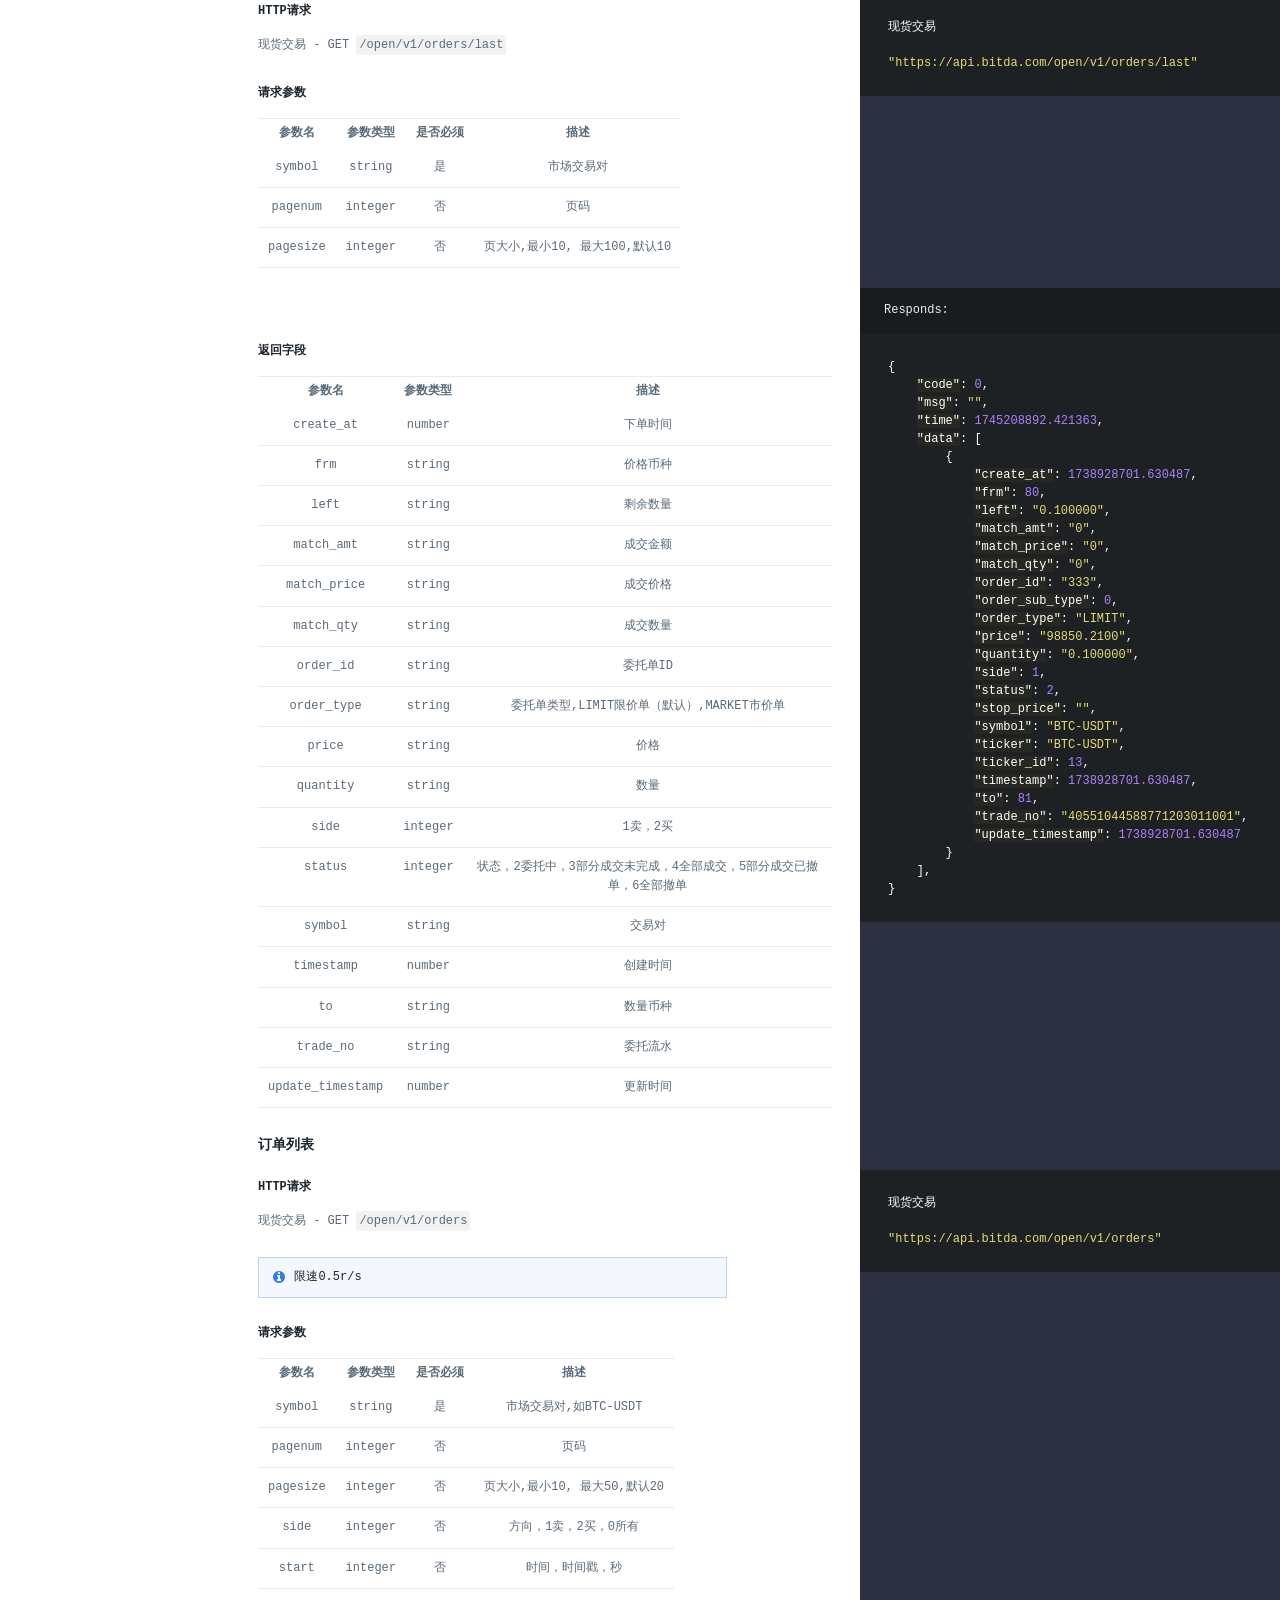
==== commit a8511ba0: "publish: update generated from commit 653c0e70dfef0f7de70a46ac44c81c4ee701ba76" ====
--- a/spot/v1/cn/index.html
+++ b/spot/v1/cn/index.html
@@ -208,7 +208,7 @@
   color: #f92672;
 }
     </style>
-    <link href="stylesheets/screen-8fbe0af4.css" rel="stylesheet" media="screen" />
+    <link href="stylesheets/screen-3ab75240.css" rel="stylesheet" media="screen" />
     <link href="stylesheets/print-92353496.css" rel="stylesheet" media="print" />
       <script src="javascripts/all_nosearch-c275c2f6.js"></script>
   </head>
@@ -234,7 +234,7 @@
             </ul>
           </span> -->
           <span class="nav_cell nav_tab nav_active">
-            <a href="/spot/v1/en/" id="btn_spot">现货API</a>
+            <a href="/spot/v1/cn/" id="btn_spot">现货API</a>
           </span>
           <span class="nav_cell nav_tab">
             <a href="/futures/v1/cn/" id="btn_futures">合约API</a>
--- a/spot/v1/cn/stylesheets/screen-3ab75240.css
+++ b/spot/v1/cn/stylesheets/screen-3ab75240.css
@@ -0,0 +1 @@
+/*! normalize.css v3.0.2 | MIT License | git.io/normalize */html{font-family:sans-serif;-ms-text-size-adjust:100%;-webkit-text-size-adjust:100%}body{margin:0}article,aside,details,figcaption,figure,footer,header,hgroup,main,menu,nav,section,summary{display:block}audio,canvas,progress,video{display:inline-block;vertical-align:baseline}audio:not([controls]){display:none;height:0}[hidden],template{display:none}a{background-color:transparent}a:active,a:hover{outline:0}abbr[title]{border-bottom:1px dotted}b,strong{font-weight:bold}dfn{font-style:italic}h1{font-size:2em;margin:0.67em 0}mark{background:#ff0;color:#000}small{font-size:80%}sub,sup{font-size:75%;line-height:0;position:relative;vertical-align:baseline}sup{top:-0.5em}sub{bottom:-0.25em}img{border:0}svg:not(:root){overflow:hidden}figure{margin:1em 40px}hr{-webkit-box-sizing:content-box;box-sizing:content-box;height:0}pre{overflow:auto}code,kbd,pre,samp{font-family:monospace, monospace;font-size:1em}button,input,optgroup,select,textarea{color:inherit;font:inherit;margin:0}button{overflow:visible}button,select{text-transform:none}button,html input[type="button"],input[type="reset"],input[type="submit"]{-webkit-appearance:button;cursor:pointer}button[disabled],html input[disabled]{cursor:default}button::-moz-focus-inner,input::-moz-focus-inner{border:0;padding:0}input{line-height:normal}input[type="checkbox"],input[type="radio"]{-webkit-box-sizing:border-box;box-sizing:border-box;padding:0}input[type="number"]::-webkit-inner-spin-button,input[type="number"]::-webkit-outer-spin-button{height:auto}input[type="search"]{-webkit-appearance:textfield;-webkit-box-sizing:content-box;box-sizing:content-box}input[type="search"]::-webkit-search-cancel-button,input[type="search"]::-webkit-search-decoration{-webkit-appearance:none}fieldset{border:1px solid #c0c0c0;margin:0 2px;padding:0.35em 0.625em 0.75em}legend{border:0;padding:0}textarea{overflow:auto}optgroup{font-weight:bold}table{border-collapse:collapse;border-spacing:0}td,th{padding:0}.content h1,.content h2,.content h3,.content h4,.content h5,.content h6,html,body{font-family:"Open Sans", "PingFang SC", "Hiragino Sans GB", "Heiti SC", "Microsoft YaHei", "WenQuanYi Micro Hei", monospace,serif;font-size:12px}.content h1,.content h2,.content h3,.content h4,.content h5,.content h6{font-weight:bold}.content code,.content pre{font-family:Consolas, Menlo, Monaco, "Lucida Console", "Liberation Mono", "DejaVu Sans Mono", "Bitstream Vera Sans Mono", "Courier New", monospace, serif;font-size:12px;line-height:1.5}.content code{word-break:break-all;-webkit-hyphens:auto;-ms-hyphens:auto;hyphens:auto}@font-face{font-family:'slate';src:url(../fonts/slate-cfc9d06b.eot?-syv14m);src:url(../fonts/slate-cfc9d06b.eot?#iefix-syv14m) format("embedded-opentype"),url(../fonts/slate.woff2?-syv14m) format("woff2"),url(../fonts/slate.woff?-syv14m) format("woff"),url(../fonts/slate-7b7da4fe.ttf?-syv14m) format("truetype"),url(../fonts/slate-e55b8307.svg?-syv14m#slate) format("svg");font-weight:normal;font-style:normal}.content aside.warning:before,.content aside.notice:before,.content aside.success:before,.toc-wrapper>.search:before{font-family:'slate';speak:none;font-style:normal;font-weight:normal;font-variant:normal;text-transform:none;line-height:1}.content aside.warning:before{content:"\e600"}.content aside.notice:before{content:"\e602"}.content aside.success:before{content:"\e606"}.toc-wrapper>.search:before{content:"\e607"}html,body{color:#596A7A;padding:0;margin:0;-webkit-font-smoothing:antialiased;-moz-osx-font-smoothing:grayscale;background-color:#FFFFFF;height:100%;-webkit-text-size-adjust:none}#toc>ul>li>a>span{float:right;background-color:#2484FF;border-radius:40px;width:20px}header{position:fixed;display:flex;align-items:center;width:100%;-webkit-box-sizing:border-box;box-sizing:border-box;padding:0 26px;height:60px;left:0;top:0;background:#131625;-webkit-box-shadow:0 1px 0 0 #000;box-shadow:0 1px 0 0 #000;z-index:100}header .flex_box{flex:1;display:flex;align-items:center}header .logo{display:block;max-width:100%}header .nav_box{position:relative;margin-left:56px}header .nav_box .nav_cell{position:relative}header .nav_box .nav_cell .nav_first{display:inline-block;height:32px;line-height:32px;min-width:50px;text-align:left;color:#9EB5CA;font-size:14px;text-decoration:none}header .nav_box .nav_cell .nav_first i.icon_nav{display:inline-block;width:10px;height:10px;background:url(../images/icon_nav-095eaac8.svg) no-repeat center center;background-size:contain;vertical-align:top;margin-top:12px;margin-left:8px;-webkit-transition:all 300ms linear;transition:all 300ms linear}header .nav_box .nav_cell .nav_ul{display:none;position:absolute;left:0;top:32px;width:120px;padding:5px 0;background-color:#fff;list-style:none;margin:0;-webkit-box-shadow:0 0 20px 0 rgba(69,97,137,0.2);box-shadow:0 0 20px 0 rgba(69,97,137,0.2);border-radius:3px}header .nav_box .nav_cell .nav_ul li{width:100%;-webkit-transition:all 300ms linear;transition:all 300ms linear}header .nav_box .nav_cell .nav_ul li a{display:block;width:100%;height:40px;line-height:10px;-webkit-box-sizing:border-box;box-sizing:border-box;padding:0 16px;color:#2B3D4A;text-decoration:none;-webkit-transition:all 300ms linear;transition:all 300ms linear;font-size:12px}header .nav_box .nav_cell .nav_ul li.active,header .nav_box .nav_cell .nav_ul li:hover{background-color:#F2F6FA}header .nav_box .nav_cell .nav_ul li.active a,header .nav_box .nav_cell .nav_ul li:hover a{color:#357CE1}header .nav_box .nav_cell:hover .icon_nav{-webkit-transform:rotate(180deg);transform:rotate(180deg)}header .nav_box .nav_cell:hover .nav_ul{display:block}header .nav_box .nav_tab{font-size:16px;line-height:59px}header .nav_box .nav_tab a{color:#B0B8DB;display:inline-block;padding:0 20px;border-bottom:2px solid transparent;text-decoration:none}header .nav_box .nav_tab a:hover,header .nav_box .nav_tab a.current{color:#FFF}header .nav_box .nav_tab a.current{border-color:#357CE1}header .lang{display:none;width:78px;height:26px;line-height:26px;text-align:center;border:1px solid #383F66;color:#ADC1D5;text-decoration:none;border-radius:3px;-webkit-transition:all 300ms;transition:all 300ms}header .lang:hover{color:#357CE1;border-color:#357CE1}.toc-wrapper{-webkit-transition:left 0.3s ease-in-out;transition:left 0.3s ease-in-out;overflow-y:auto;overflow-x:hidden;position:fixed;z-index:30;top:60px;left:0;bottom:0;width:230px;background-color:#171B2B;font-size:14px;font-weight:bold}.toc-wrapper .lang-selector{display:none}.toc-wrapper .lang-selector a{padding-top:0.5em;padding-bottom:0.5em}.toc-wrapper>.search{position:relative}.toc-wrapper>.search input{background:#171B2B;border:1px solid;border-color:#303759;padding:6px 0 6px 30px;-webkit-box-sizing:border-box;box-sizing:border-box;margin:10px 15px;width:200px;outline:none;color:#D2D6EC;font-weight:normal;border-radius:0;-webkit-transition:all 300ms;transition:all 300ms;margin-top:35px}.toc-wrapper>.search input::-webkit-input-placeholder{color:#61688A}.toc-wrapper>.search input::-moz-placeholder{color:#61688A}.toc-wrapper>.search input:-ms-input-placeholder{color:#61688A}.toc-wrapper>.search input::-ms-input-placeholder{color:#61688A}.toc-wrapper>.search input::placeholder{color:#61688A}.toc-wrapper>.search input:active,.toc-wrapper>.search input:focus{border-color:#357CE1}.toc-wrapper>.search:before{position:absolute;top:44px;left:23px;color:#61688A}.toc-wrapper .search-results{margin-top:0;-webkit-box-sizing:border-box;box-sizing:border-box;height:0;overflow-y:auto;overflow-x:hidden;-webkit-transition-property:height, margin;transition-property:height, margin;-webkit-transition-duration:180ms;transition-duration:180ms;-webkit-transition-timing-function:ease-in-out;transition-timing-function:ease-in-out;background:#131625}.toc-wrapper .search-results.visible{height:30%}.toc-wrapper .search-results li{margin:0 15px;line-height:28px;font-size:12px;font-weight:normal}.toc-wrapper .search-results a{color:#D2D6EC;text-decoration:none;-webkit-transition:all 300ms;transition:all 300ms}.toc-wrapper .search-results a:hover{color:#357CE1}.toc-wrapper ul,.toc-wrapper li{list-style:none;margin:0;padding:0;line-height:48px}.toc-wrapper li{color:#D2D6EC;-webkit-transition-property:background;transition-property:background;-webkit-transition-timing-function:linear;transition-timing-function:linear;-webkit-transition-duration:200ms;transition-duration:200ms}.toc-wrapper .toc-link.active{background-color:#252A44;color:#357CE1}.toc-wrapper .toc-link.active-parent{background-color:#171B2B;color:#357CE1}.toc-wrapper .toc-list-h2{display:none;background-color:#131625;font-weight:500}.toc-wrapper .toc-list-h2 .toc-h2{color:#61698A}.toc-wrapper .toc-list-h2 .toc-h2.active{color:#357CE1}.toc-wrapper .toc-h2{padding-left:25px;font-size:13px}.toc-wrapper .toc-footer{padding:1em 0;margin-top:1em;border-top:1px dashed #303759}.toc-wrapper .toc-footer li,.toc-wrapper .toc-footer a{color:#D2D6EC;text-decoration:none}.toc-wrapper .toc-footer a:hover{text-decoration:underline}.toc-wrapper .toc-footer li{font-size:0.8em;line-height:1.7;text-decoration:none}.toc-link,.toc-footer li{padding:0 15px 0 15px;display:block;overflow-x:hidden;white-space:nowrap;text-overflow:ellipsis;text-decoration:none;color:#D2D6EC;-webkit-transition-property:background;transition-property:background;-webkit-transition-timing-function:linear;transition-timing-function:linear;-webkit-transition-duration:130ms;transition-duration:130ms}#nav-button{padding:0 1.5em 5em 0;display:none;position:fixed;top:60;left:0;z-index:100;color:#000;text-decoration:none;font-weight:bold;opacity:0.7;line-height:16px;-webkit-transition:left 0.3s ease-in-out;transition:left 0.3s ease-in-out}#nav-button span{display:block;padding:6px 6px 6px;background-color:rgba(255,255,255,0.7);-webkit-transform-origin:0 0;transform-origin:0 0;-webkit-transform:rotate(-90deg) translate(-100%, 0);transform:rotate(-90deg) translate(-100%, 0);border-radius:0 0 0 5px}#nav-button img{height:16px;vertical-align:bottom}#nav-button:hover{opacity:1}#nav-button.open{left:230px}.page-wrapper{margin-left:230px;position:relative;z-index:10;background-color:#FFFFFF;min-height:100%;padding-bottom:1px}.page-wrapper .dark-box{width:40%;background-color:#2D3040;position:absolute;right:0;top:60px;bottom:0}.page-wrapper .lang-selector{position:fixed;z-index:50;border-bottom:5px solid #2D3040}.lang-selector{background-color:#131625;width:100%;font-weight:bold}.lang-selector a{display:block;float:left;color:#D2D6EC;text-decoration:none;padding:0 10px;line-height:30px;outline:0}.lang-selector a:active,.lang-selector a:focus{background-color:#2D3040;color:#D2D6EC}.lang-selector a.active{background-color:#2D3040;color:#D2D6EC}.lang-selector:after{content:'';clear:both;display:block}.content{-webkit-transform:translateZ(0);position:relative;z-index:30}.content a{color:#357CE1;text-decoration:none}.content:after{content:'';display:block;clear:both}.content>h1,.content>h2,.content>h3,.content>h4,.content>h5,.content>h6,.content>p,.content>table,.content>ul,.content>ol,.content>aside,.content>dl{margin-right:40%;padding:0 28px 8px;-webkit-box-sizing:border-box;box-sizing:border-box;display:block}.content>ul,.content>ol{padding-left:43px}.content>h1,.content>h2,.content>div{clear:both}.content>h1[id],.content>h2[id],.content>h3[id],.content>h4[id],.content>h5[id],.content>h6[id]{margin-top:-60px;z-index:1}.content>h1[id]::before,.content>h2[id]::before,.content>h3[id]::before,.content>h4[id]::before,.content>h5[id]::before,.content>h6[id]::before{position:relative;display:block;content:'';height:60px;width:calc(100% + 56px);margin-left:-28px;margin-bottom:8px}.content>h1[id]{margin-top:-40px}.content h1{font-size:14px;line-height:1.5em;margin-bottom:21px;-webkit-box-shadow:0 1px 0 0 #E6ECF2;box-shadow:0 1px 0 0 #E6ECF2;background-color:#F2F5FA;color:#1C242C}.content h1::before{background-color:#fff}.content *:not(h1){position:relative;z-index:2}.content h1:first-child,.content div:first-child+h1{border-top-width:0;margin-top:0}.content h2{font-size:14px;margin-bottom:8px;color:#1C242C}.content h3,.content h4,.content h5,.content h6{font-size:12px;margin-top:24px;margin-bottom:8px;line-height:18px;color:#1C242C}.content h4,.content h5,.content h6{font-size:10px}.content hr{margin:2em 0;height:1px;background:#E6ECF2;border:none;margin-left:28px;margin-right:calc(50% + 28px)}.content table{margin-bottom:1em;overflow:auto}.content table th,.content table td{text-align:left;vertical-align:top;line-height:1.6}.content table th code,.content table td code{white-space:nowrap}.content table th{padding:5px 10px;border-top:1px solid #E6ECF2;vertical-align:bottom}.content table td{padding:10px;border-bottom:1px solid #E6ECF2}.content table tr:nth-child(odd)>td{background-color:white}.content table tr:nth-child(even)>td{background-color:white}.content dt{font-weight:bold}.content dd{margin-left:15px}.content p,.content li,.content dt,.content dd{line-height:1.6;margin-top:0}.content img{max-width:100%}.content code{background-color:rgba(0,0,0,0.05);padding:3px;border-radius:3px}.content pre>code{background-color:transparent;padding:0}.content aside{margin-top:1.5em;margin-bottom:1.5em;background:rgba(53,124,225,0.05);line-height:1.6;color:#1C242C;margin-left:28px;margin-right:calc(50% + 28px);padding:0.8em 1.2em;border:1px solid;border-color:rgba(53,124,225,0.3)}.content aside::before{color:#357CE1}.content aside.warning{background-color:rgba(239,86,86,0.05);border-color:rgba(239,86,86,0.3)}.content aside.warning::before{color:#EF5656}.content aside.success{background-color:rgba(13,168,139,0.05);border-color:rgba(13,168,139,0.3)}.content aside.success::before{color:#0DA88B}.content aside:before{vertical-align:middle;padding-right:0.5em;font-size:14px}.content .search-highlight{padding:2px;margin:-3px;border-radius:4px;background:rgba(53,124,225,0.5)}.content pre,.content blockquote{background-color:#1D2123;color:#fff;margin:0;width:40%;float:right;clear:right;-webkit-box-sizing:border-box;box-sizing:border-box}.content pre>p,.content blockquote>p{margin:0}.content pre a,.content blockquote a{color:#fff;text-decoration:none;border-bottom:dashed 1px #ccc}.content pre{padding-top:2em;padding-bottom:2em;padding:2em 28px}.content blockquote>p{background-color:#181C1E;padding:13px 2em;color:#eee}@media (max-width: 930px){.toc-wrapper{left:-230px}.toc-wrapper.open{left:0}.page-wrapper{margin-left:0}#nav-button{display:block}.toc-link{padding-top:0.3em;padding-bottom:0.3em}}@media (max-width: 700px){.dark-box{display:none}.content>h1,.content>h2,.content>h3,.content>h4,.content>h5,.content>h6,.content>p,.content>table,.content>ul,.content>ol,.content>aside,.content>dl{margin-right:0}.toc-wrapper .lang-selector{display:block}.page-wrapper .lang-selector{display:none}.content pre,.content blockquote{width:auto;float:none}.content>pre+h1,.content>blockquote+h1,.content>pre+h2,.content>blockquote+h2,.content>pre+h3,.content>blockquote+h3,.content>pre+h4,.content>blockquote+h4,.content>pre+h5,.content>blockquote+h5,.content>pre+h6,.content>blockquote+h6,.content>pre+p,.content>blockquote+p,.content>pre+table,.content>blockquote+table,.content>pre+ul,.content>blockquote+ul,.content>pre+ol,.content>blockquote+ol,.content>pre+aside,.content>blockquote+aside,.content>pre+dl,.content>blockquote+dl{margin-top:28px}}.highlight .c,.highlight .cm,.highlight .c1,.highlight .cs{color:#909090}.highlight,.highlight .w{background-color:#1D2123}.nav_active{background-color:#252A44}header .nav_box .nav_active a{color:#ffffff}
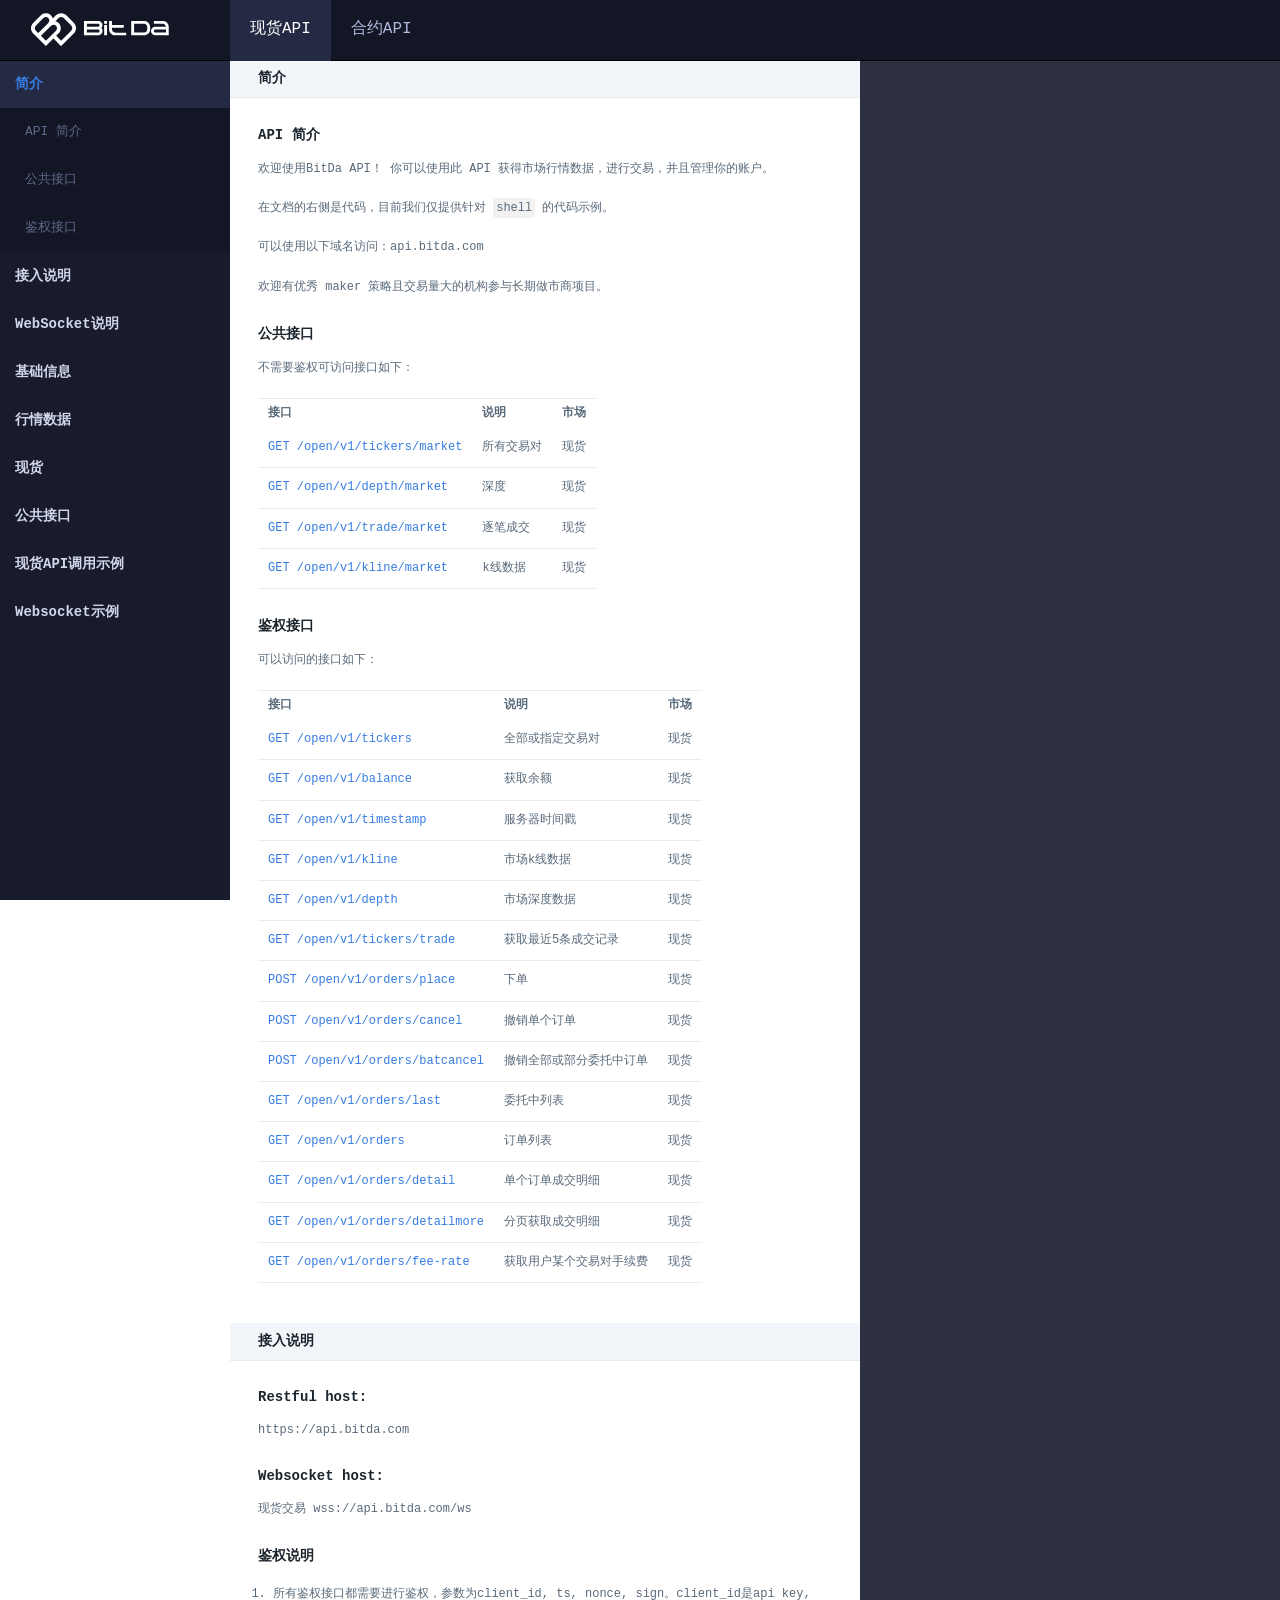
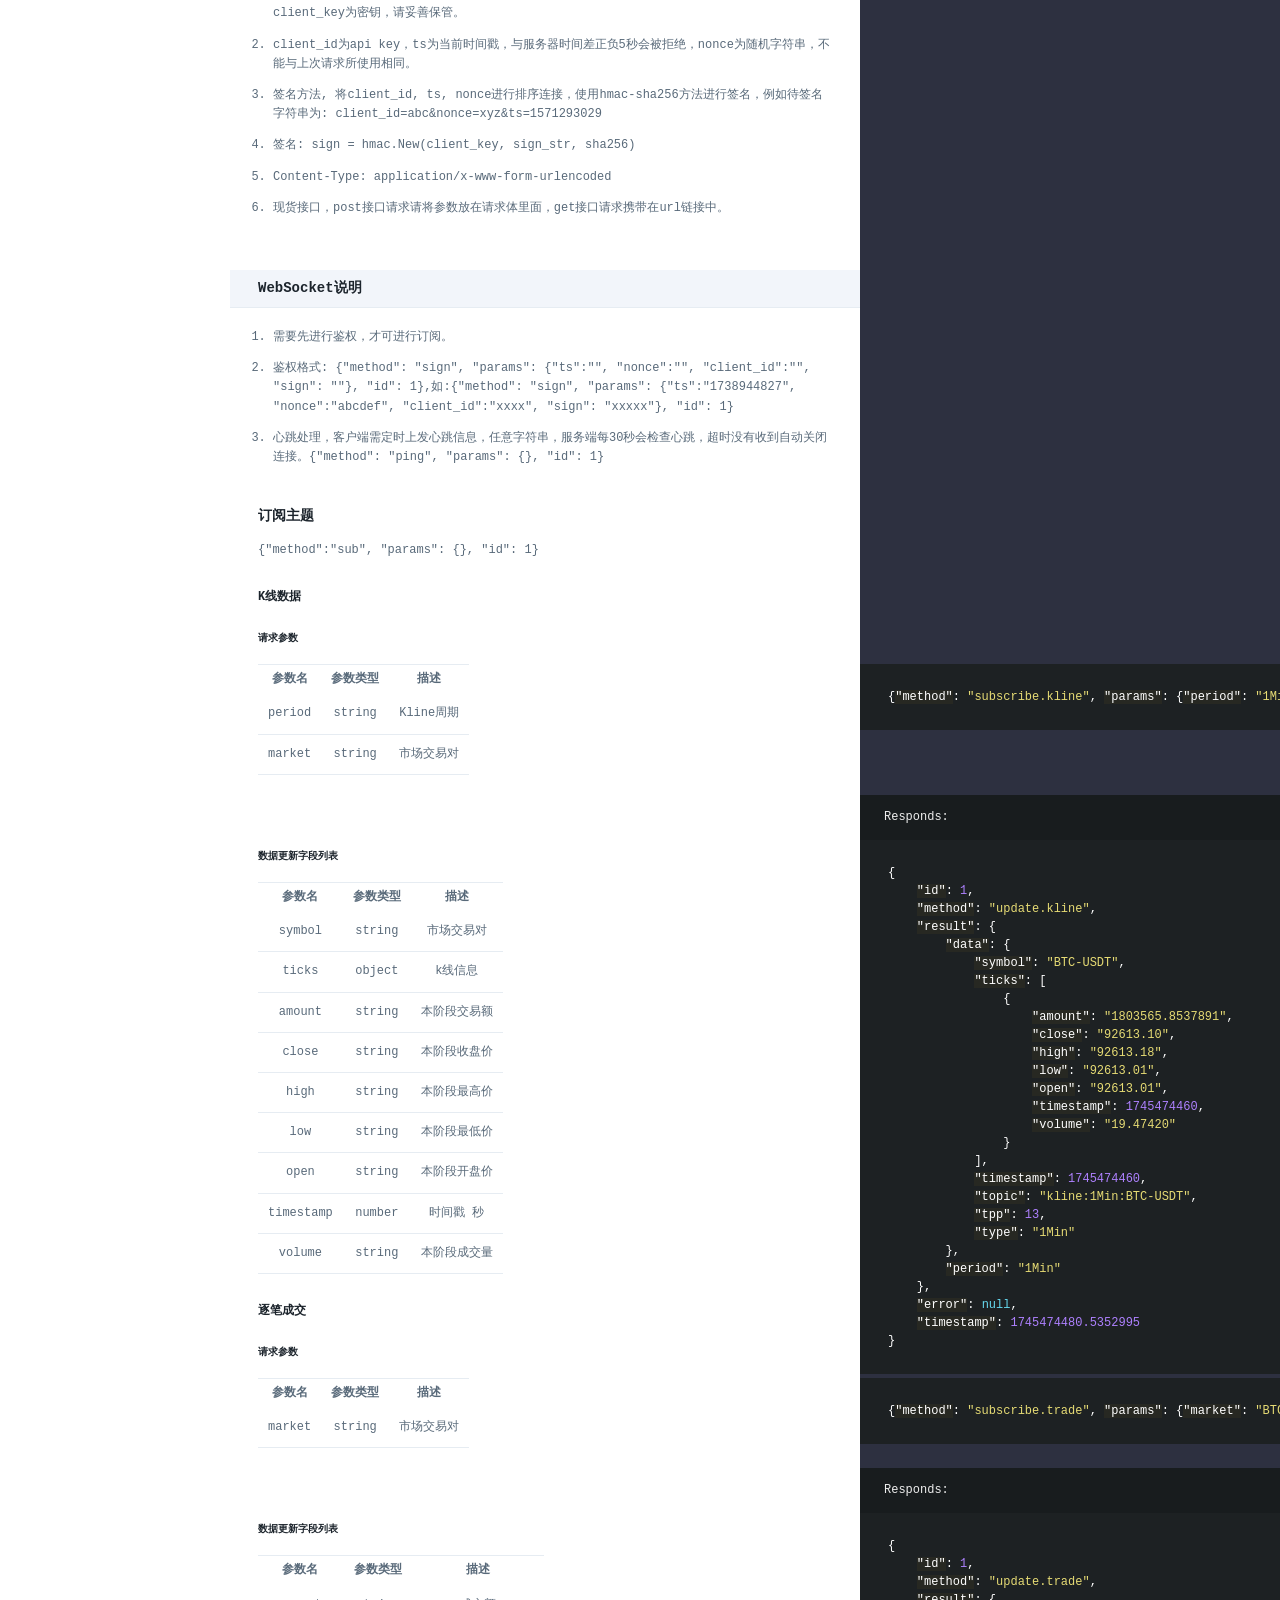
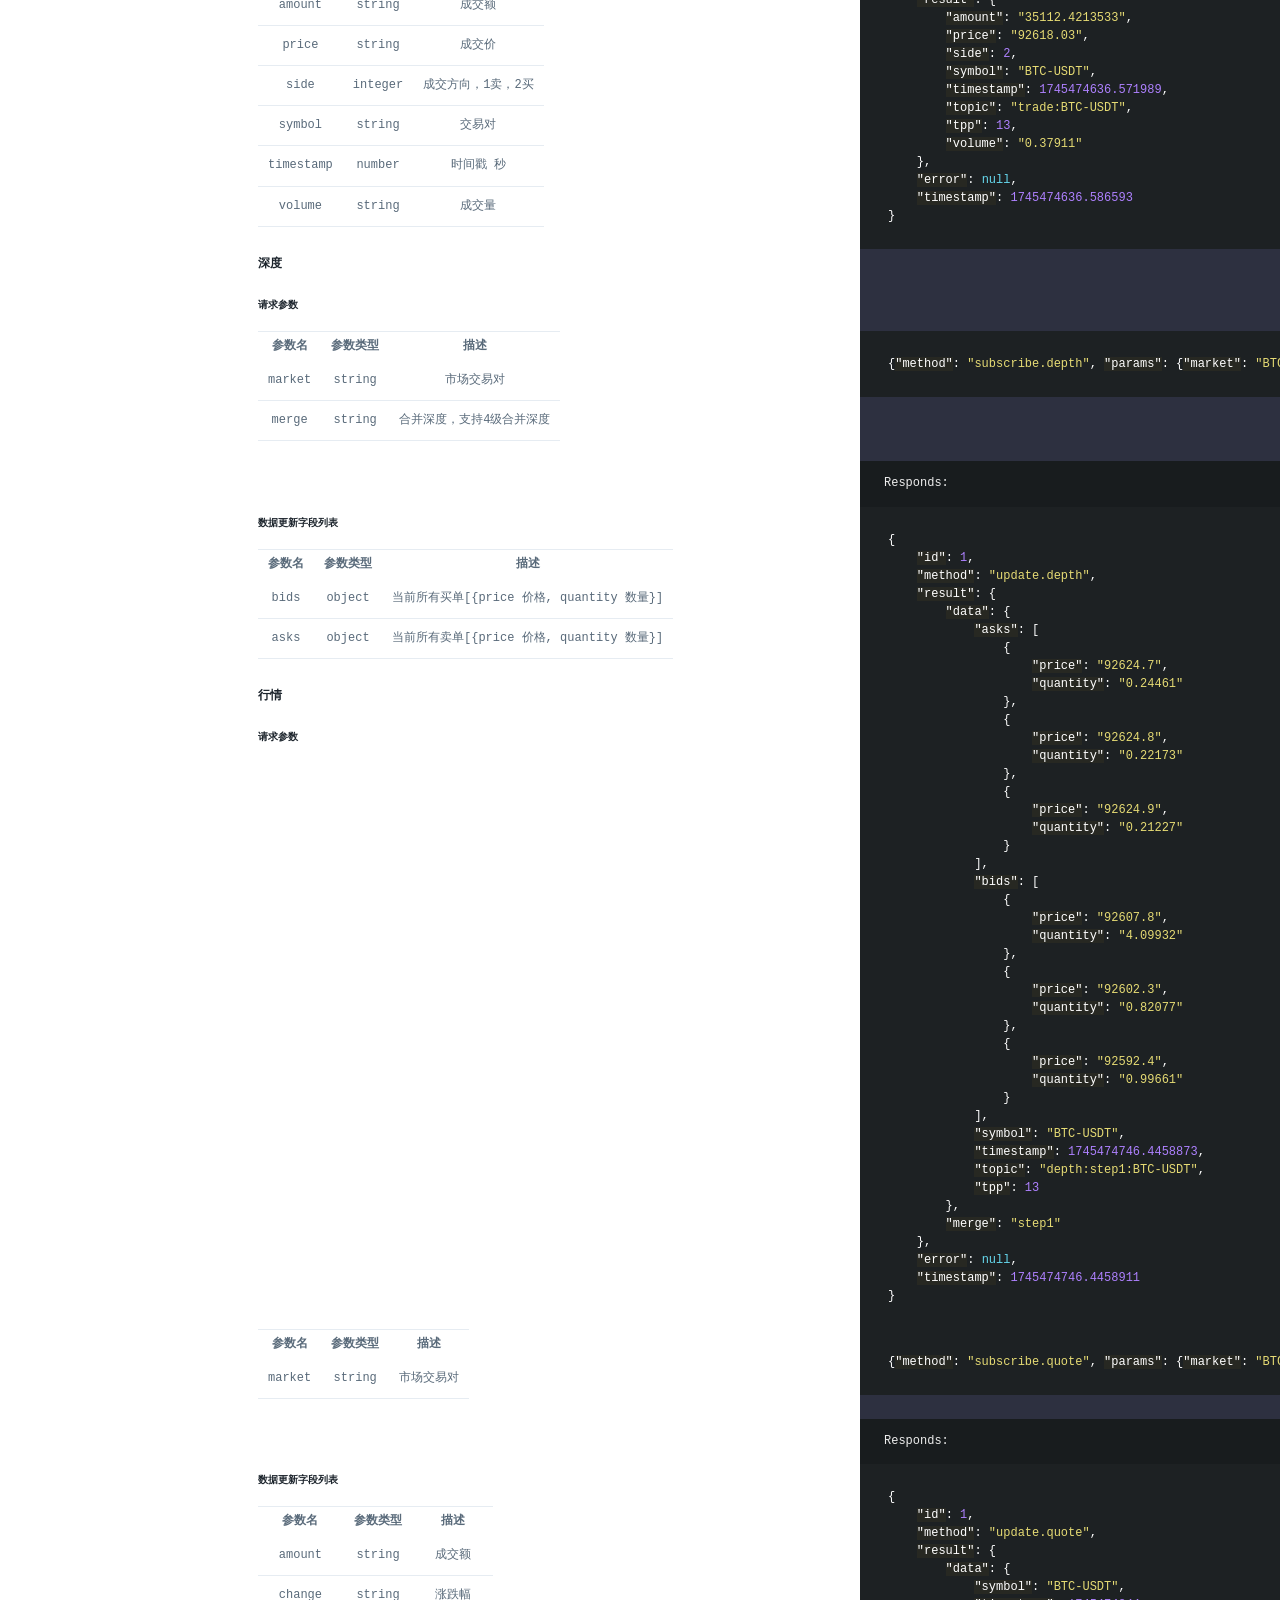
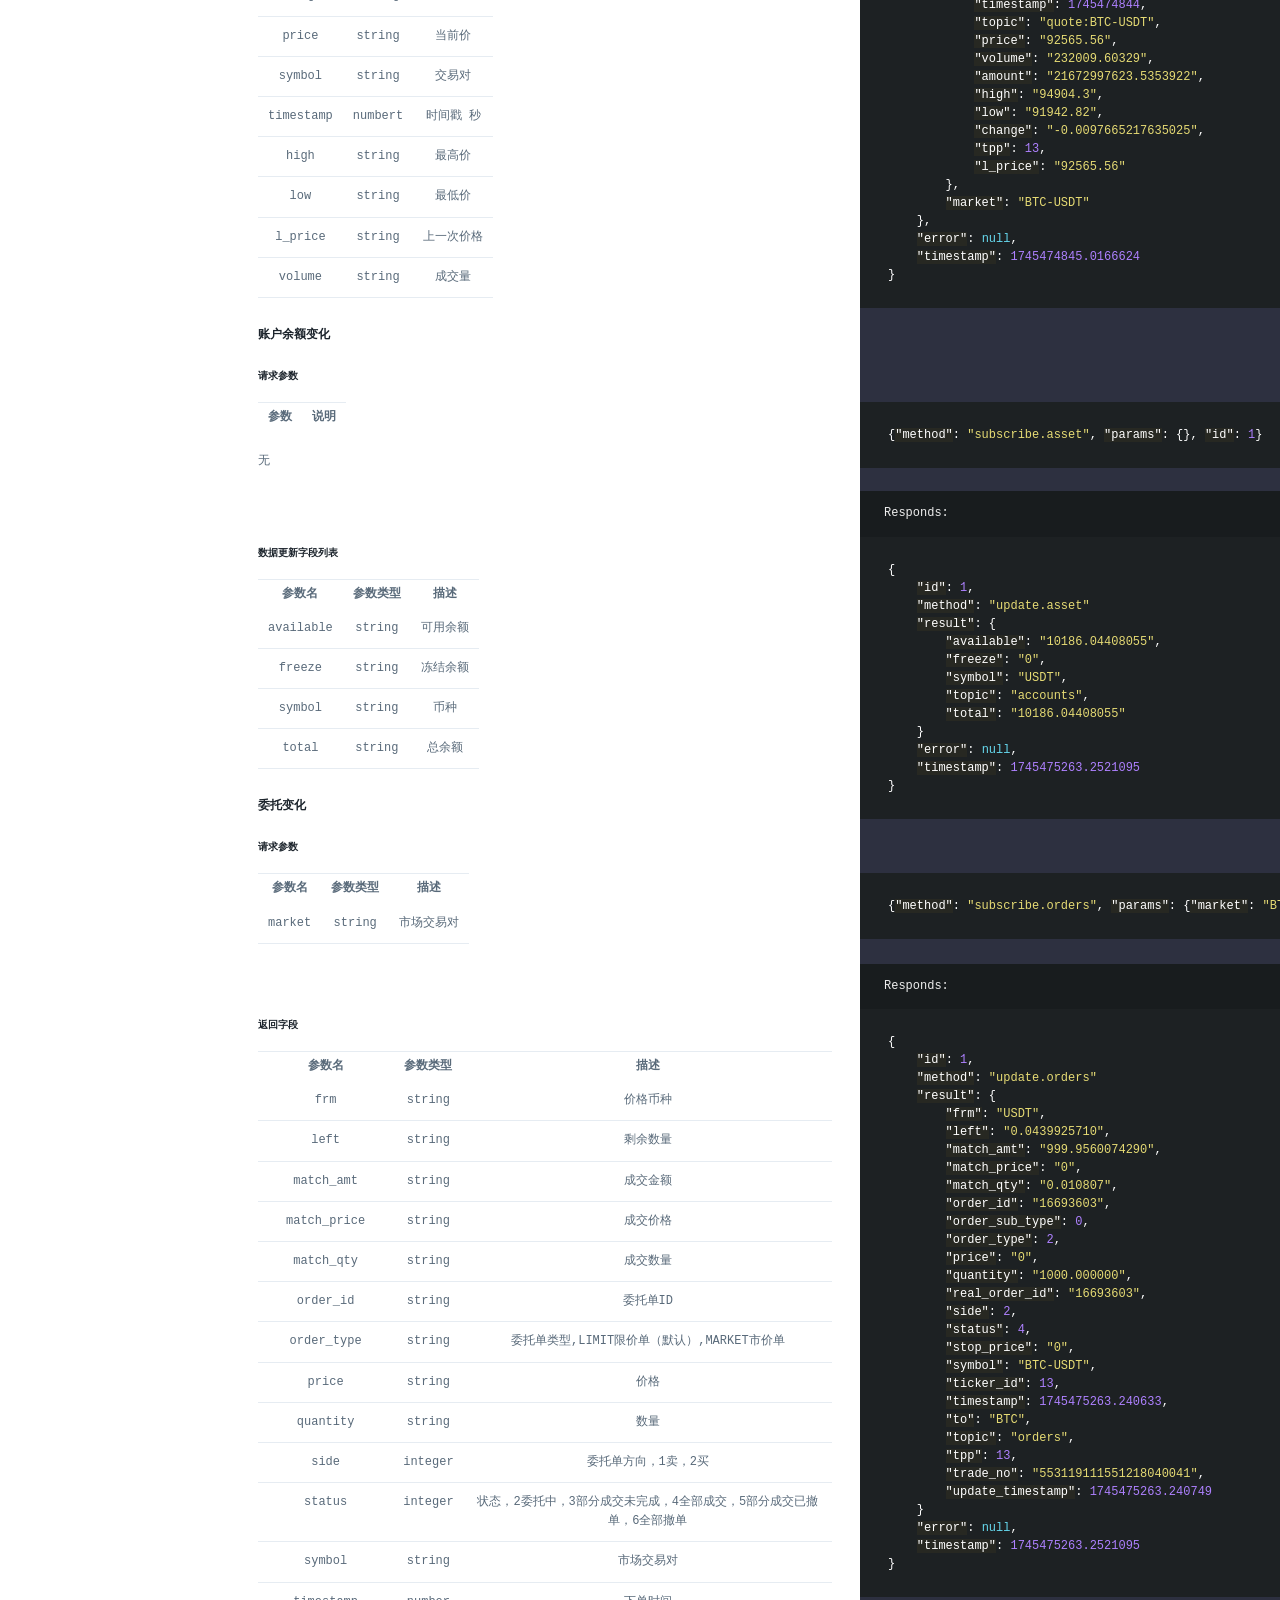
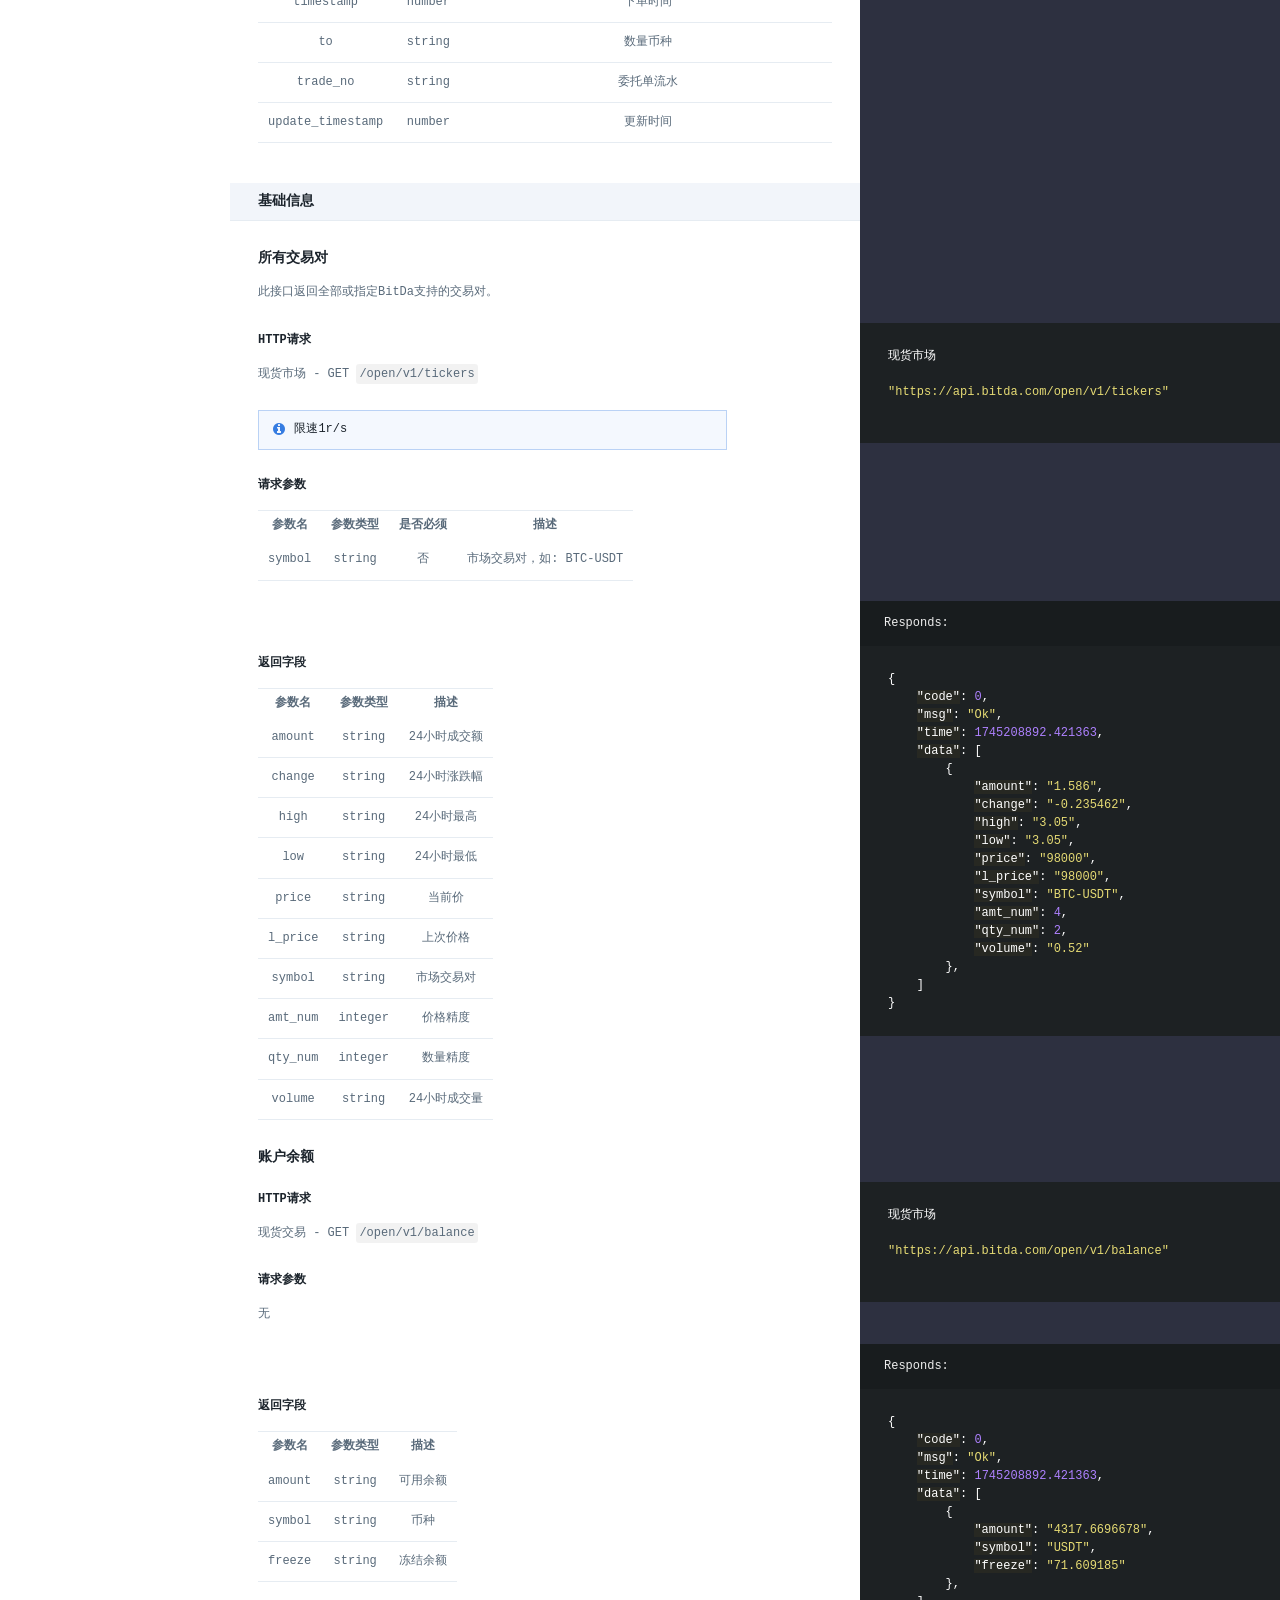
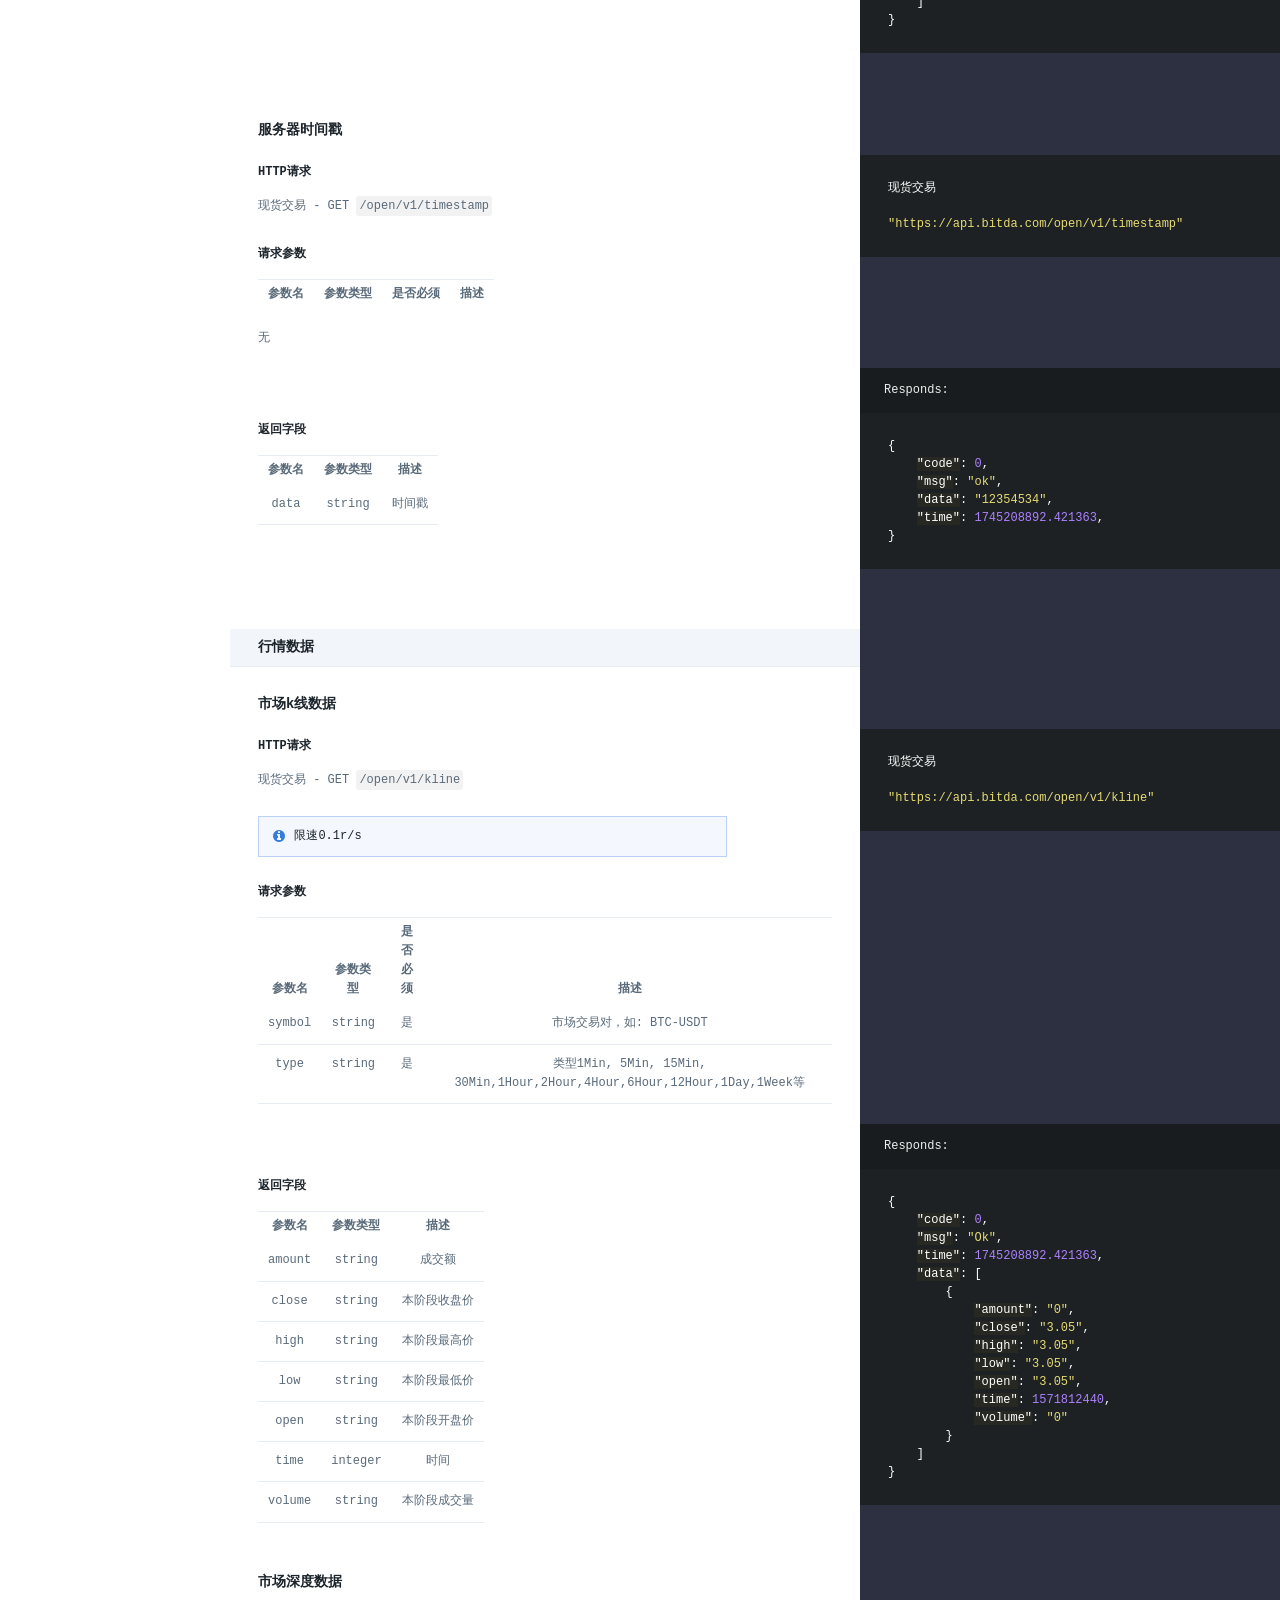
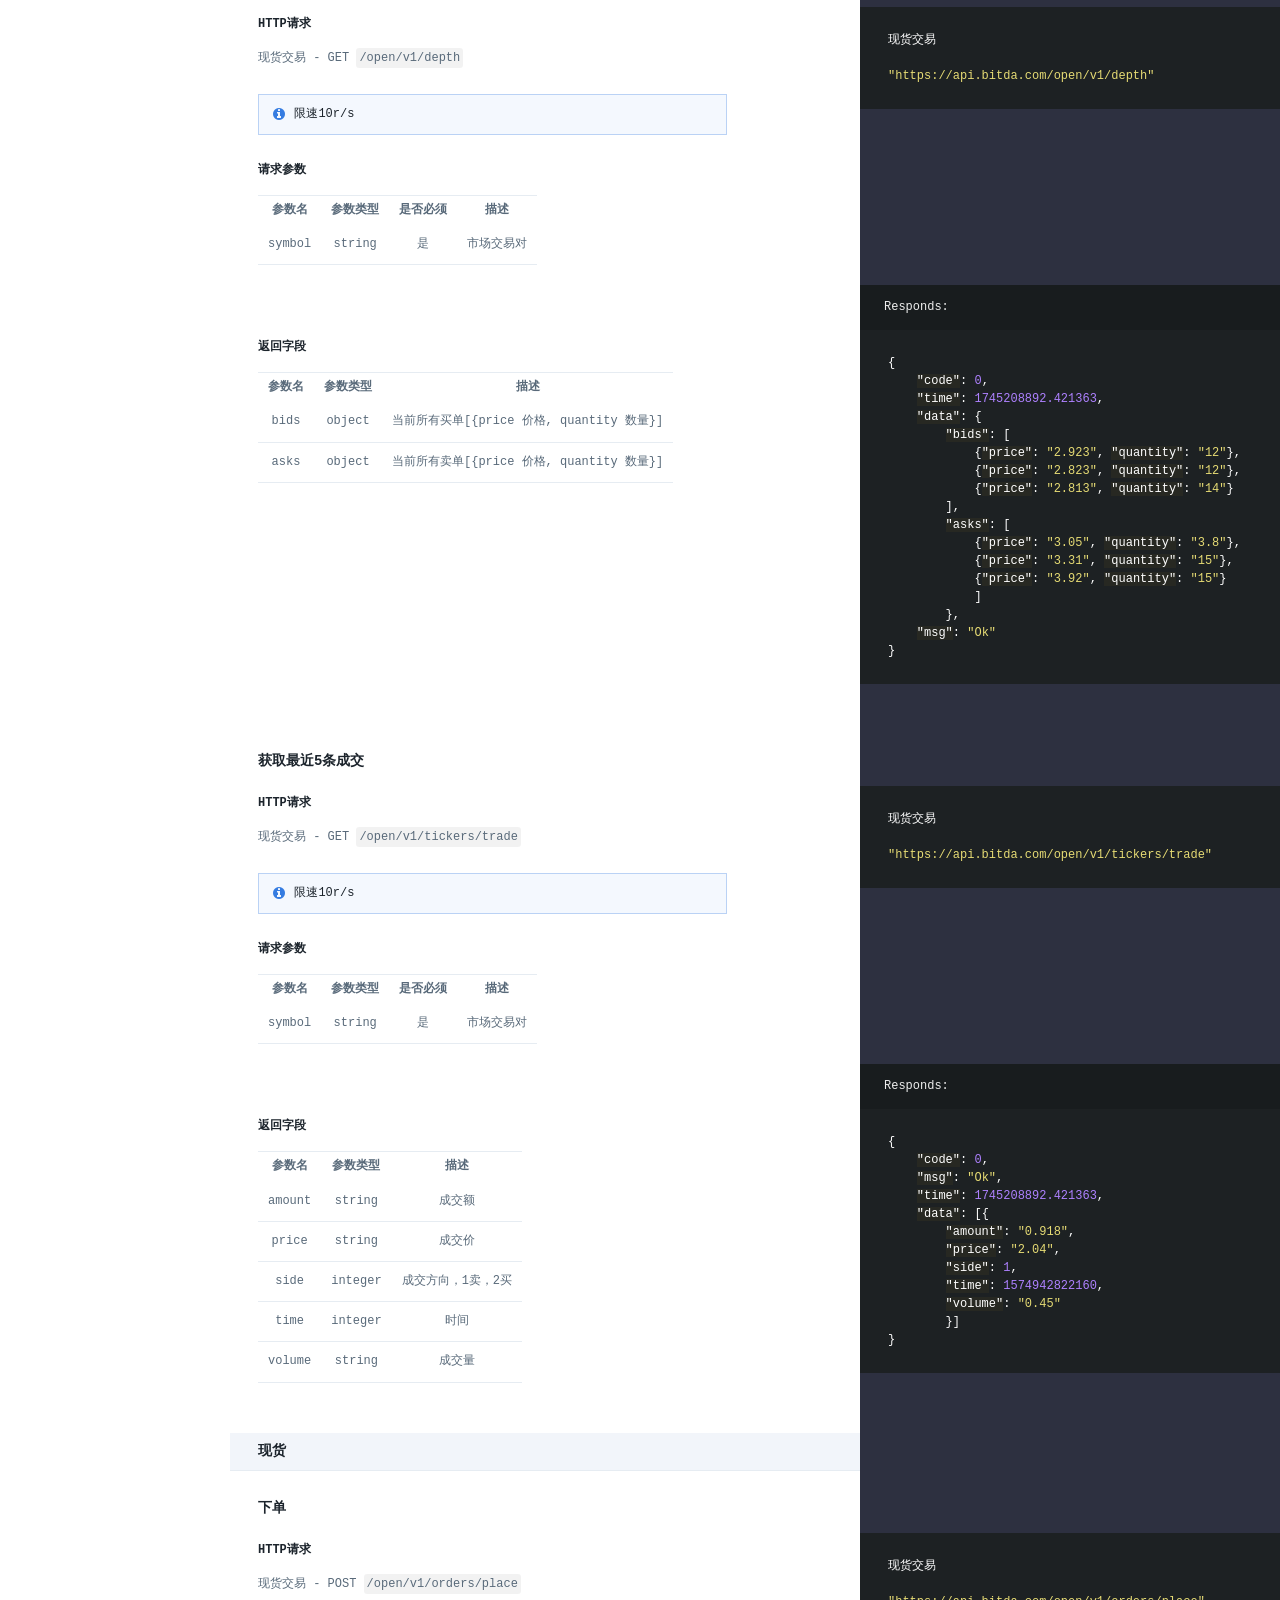
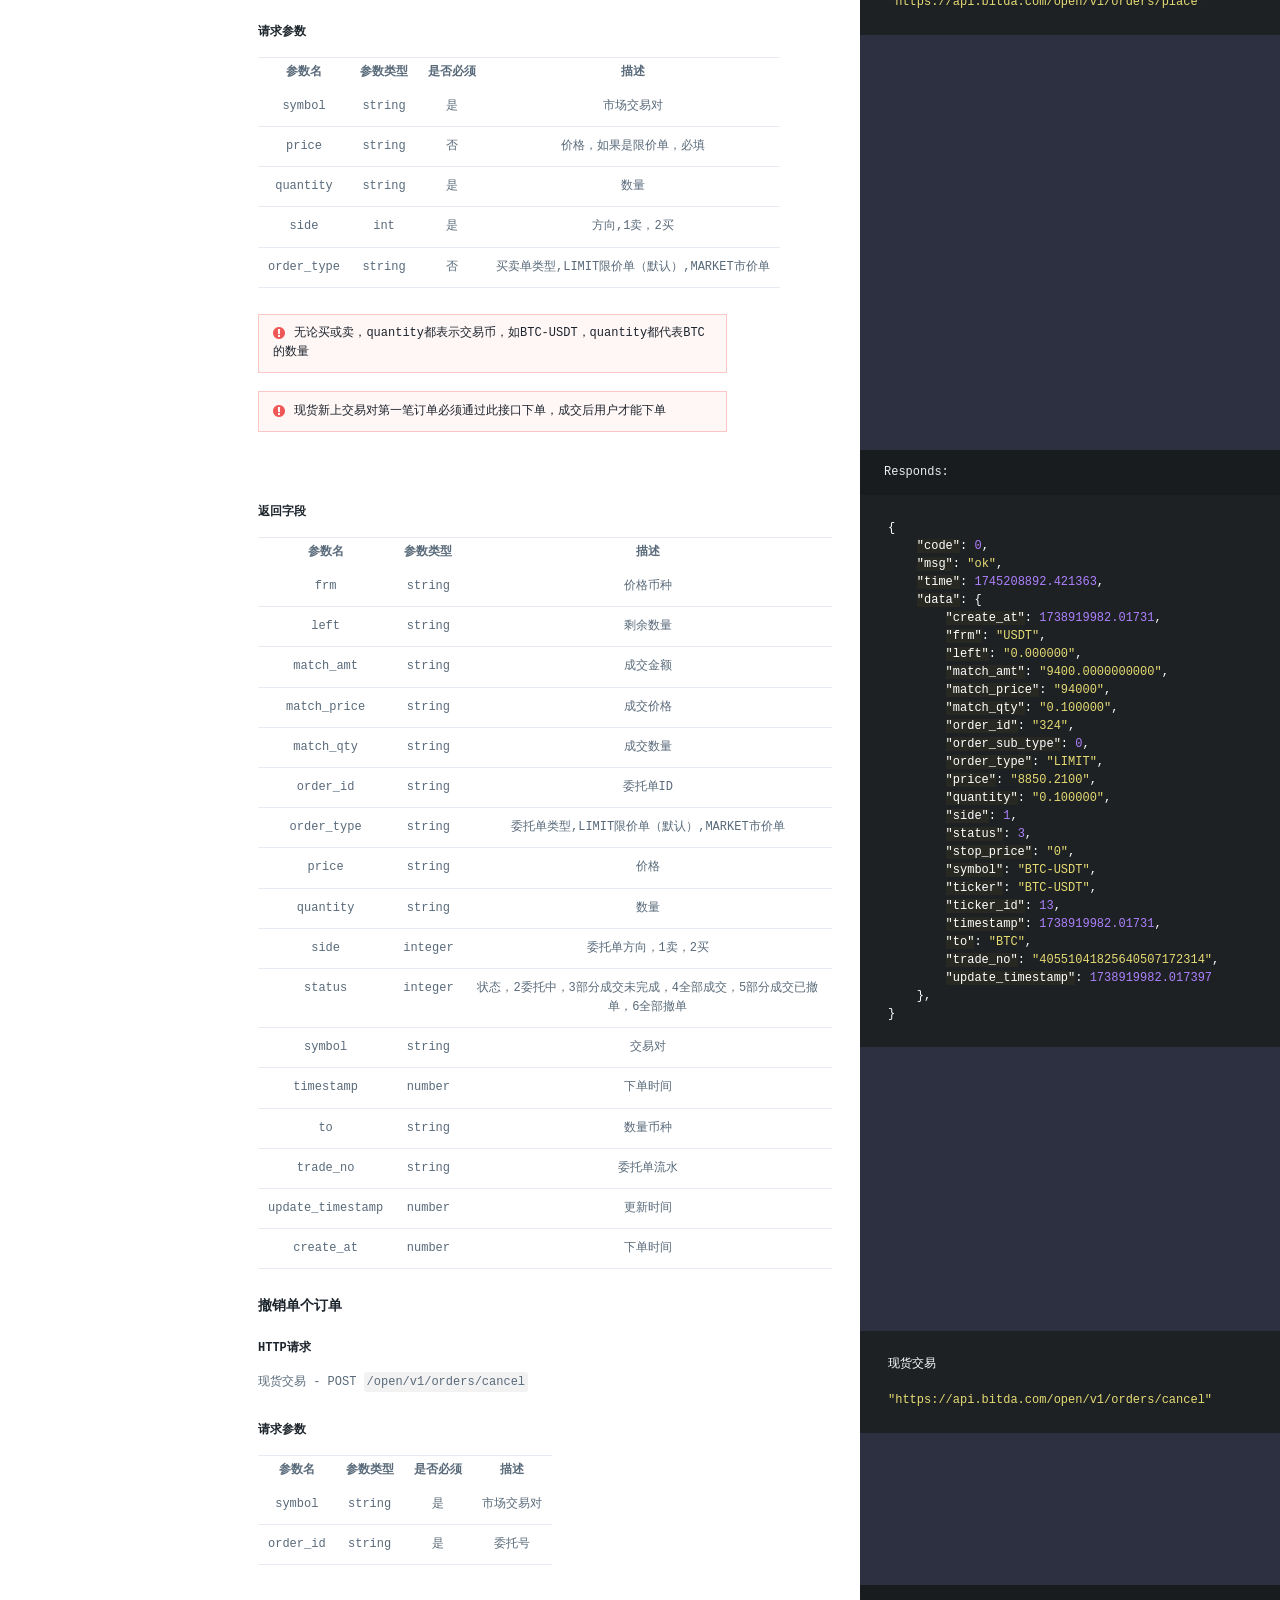
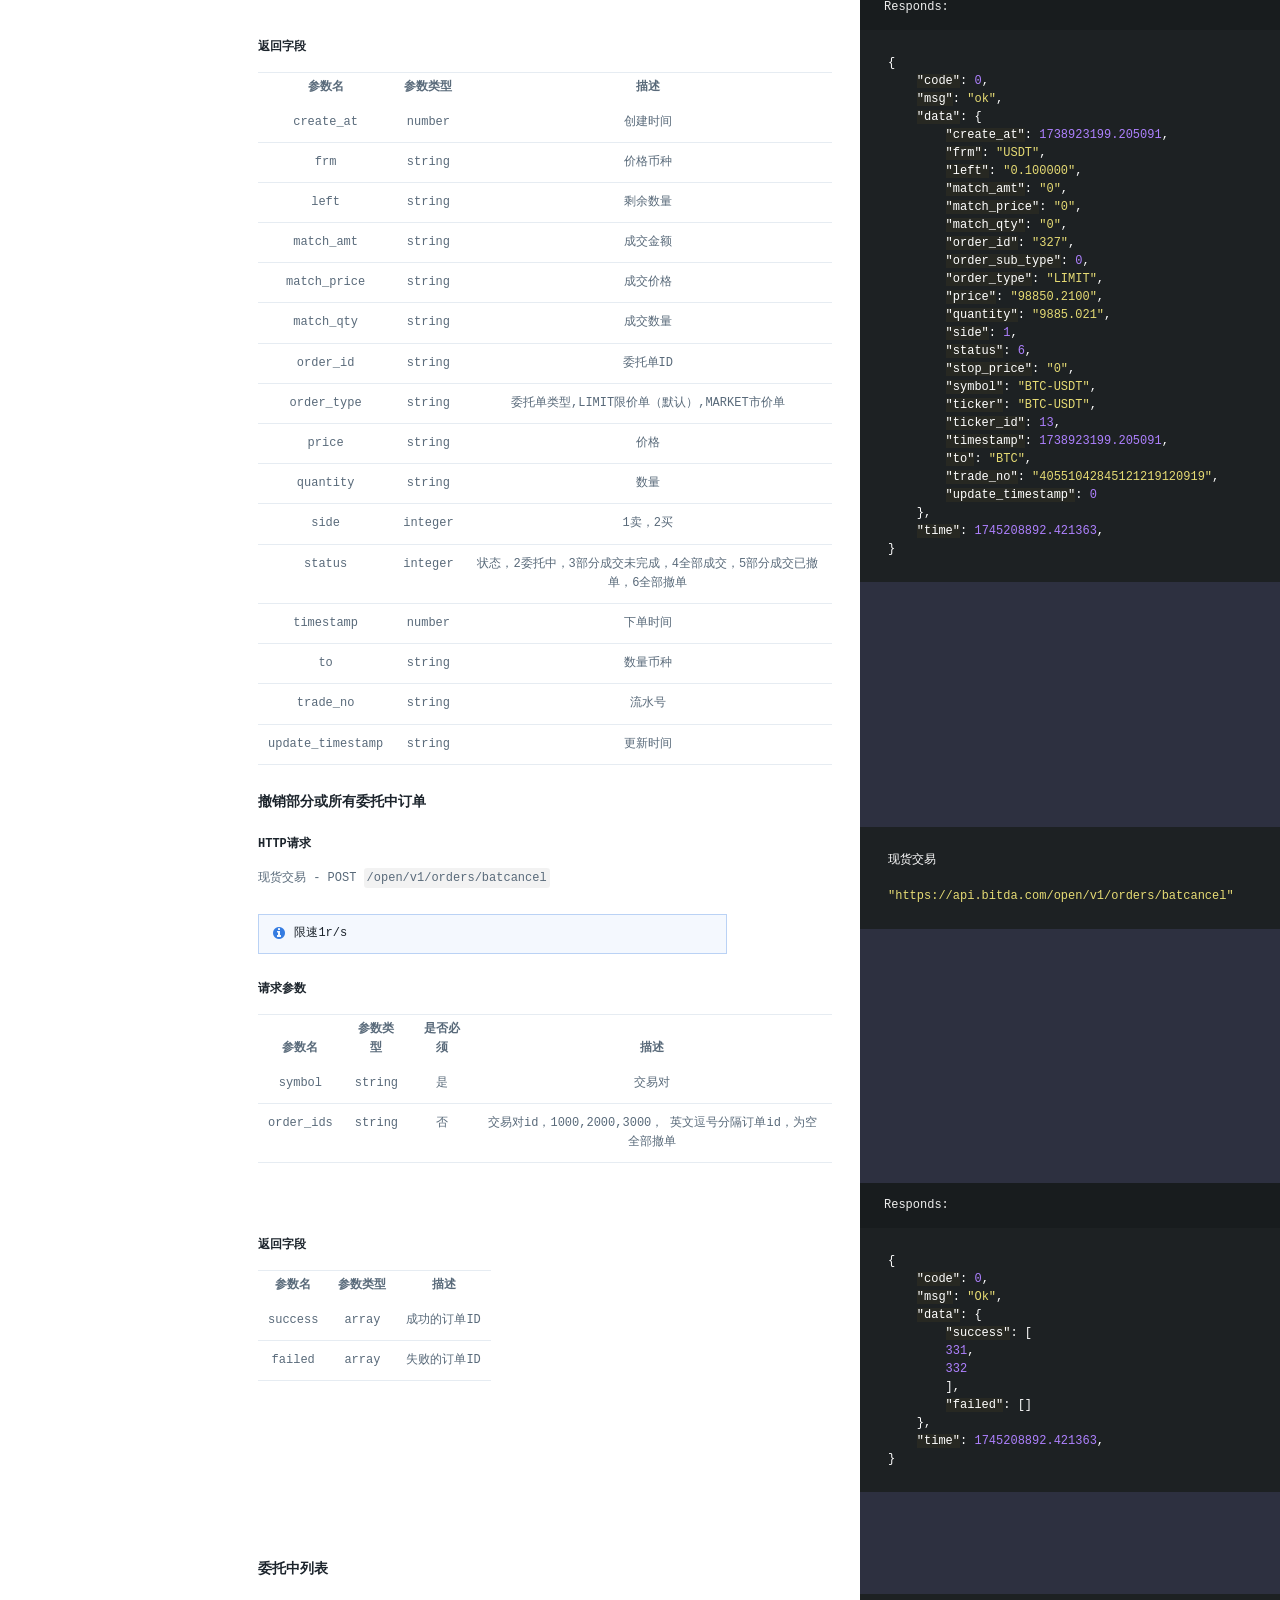
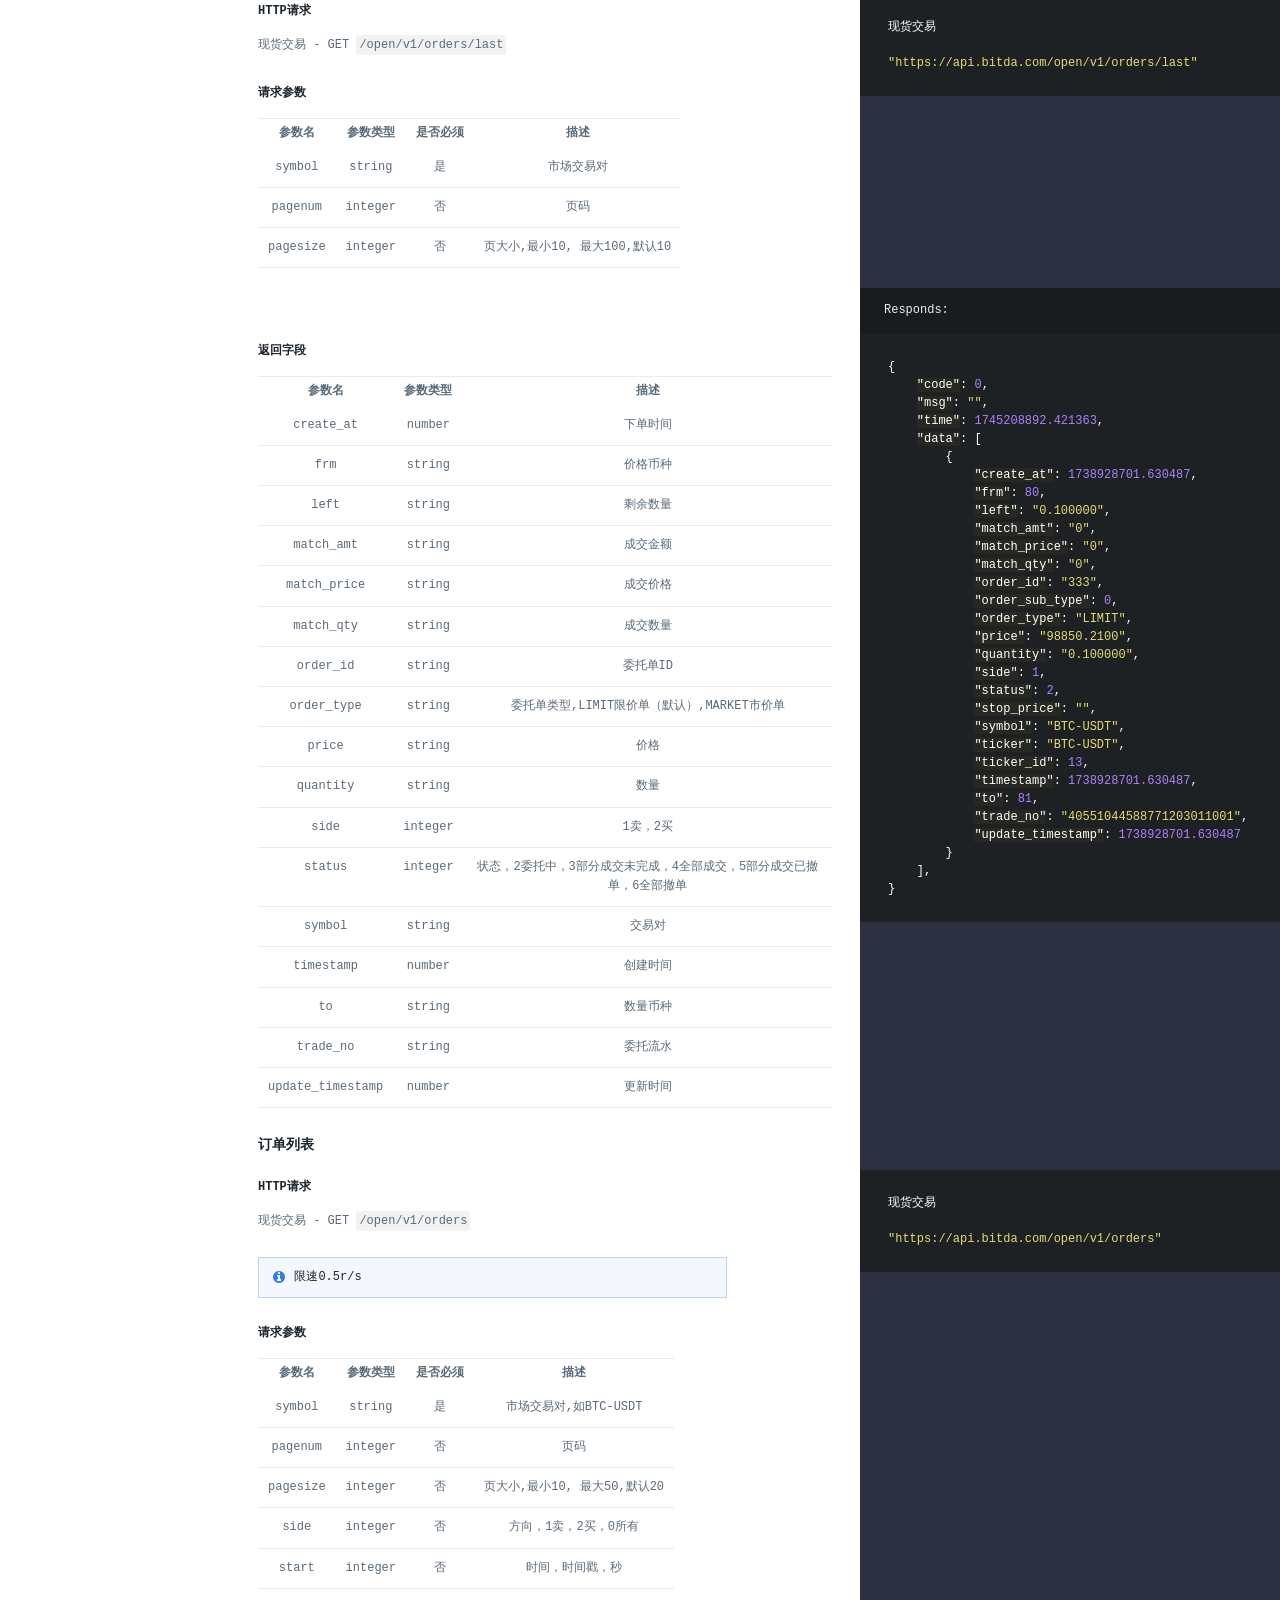
==== commit 8fb35cc3: "publish: update generated from commit 98788fc725cc0ab981565d728d6b1827f2e9085c" ====
--- a/spot/v1/cn/index.html
+++ b/spot/v1/cn/index.html
@@ -208,7 +208,7 @@
   color: #f92672;
 }
     </style>
-    <link href="stylesheets/screen-3ab75240.css" rel="stylesheet" media="screen" />
+    <link href="stylesheets/screen-48687268.css" rel="stylesheet" media="screen" />
     <link href="stylesheets/print-92353496.css" rel="stylesheet" media="print" />
       <script src="javascripts/all_nosearch-c275c2f6.js"></script>
   </head>
--- a/spot/v1/cn/stylesheets/screen-48687268.css
+++ b/spot/v1/cn/stylesheets/screen-48687268.css
@@ -0,0 +1 @@
+/*! normalize.css v3.0.2 | MIT License | git.io/normalize */html{font-family:sans-serif;-ms-text-size-adjust:100%;-webkit-text-size-adjust:100%}body{margin:0}article,aside,details,figcaption,figure,footer,header,hgroup,main,menu,nav,section,summary{display:block}audio,canvas,progress,video{display:inline-block;vertical-align:baseline}audio:not([controls]){display:none;height:0}[hidden],template{display:none}a{background-color:transparent}a:active,a:hover{outline:0}abbr[title]{border-bottom:1px dotted}b,strong{font-weight:bold}dfn{font-style:italic}h1{font-size:2em;margin:0.67em 0}mark{background:#ff0;color:#000}small{font-size:80%}sub,sup{font-size:75%;line-height:0;position:relative;vertical-align:baseline}sup{top:-0.5em}sub{bottom:-0.25em}img{border:0}svg:not(:root){overflow:hidden}figure{margin:1em 40px}hr{-webkit-box-sizing:content-box;box-sizing:content-box;height:0}pre{overflow:auto}code,kbd,pre,samp{font-family:monospace, monospace;font-size:1em}button,input,optgroup,select,textarea{color:inherit;font:inherit;margin:0}button{overflow:visible}button,select{text-transform:none}button,html input[type="button"],input[type="reset"],input[type="submit"]{-webkit-appearance:button;cursor:pointer}button[disabled],html input[disabled]{cursor:default}button::-moz-focus-inner,input::-moz-focus-inner{border:0;padding:0}input{line-height:normal}input[type="checkbox"],input[type="radio"]{-webkit-box-sizing:border-box;box-sizing:border-box;padding:0}input[type="number"]::-webkit-inner-spin-button,input[type="number"]::-webkit-outer-spin-button{height:auto}input[type="search"]{-webkit-appearance:textfield;-webkit-box-sizing:content-box;box-sizing:content-box}input[type="search"]::-webkit-search-cancel-button,input[type="search"]::-webkit-search-decoration{-webkit-appearance:none}fieldset{border:1px solid #c0c0c0;margin:0 2px;padding:0.35em 0.625em 0.75em}legend{border:0;padding:0}textarea{overflow:auto}optgroup{font-weight:bold}table{border-collapse:collapse;border-spacing:0}td,th{padding:0}.content h1,.content h2,.content h3,.content h4,.content h5,.content h6,html,body{font-family:"Open Sans", "PingFang SC", "Hiragino Sans GB", "Heiti SC", "Microsoft YaHei", "WenQuanYi Micro Hei", monospace,serif;font-size:12px}.content h1,.content h2,.content h3,.content h4,.content h5,.content h6{font-weight:bold}.content code,.content pre{font-family:Consolas, Menlo, Monaco, "Lucida Console", "Liberation Mono", "DejaVu Sans Mono", "Bitstream Vera Sans Mono", "Courier New", monospace, serif;font-size:12px;line-height:1.5}.content code{word-break:break-all;-webkit-hyphens:auto;-ms-hyphens:auto;hyphens:auto}@font-face{font-family:'slate';src:url(../fonts/slate-cfc9d06b.eot?-syv14m);src:url(../fonts/slate-cfc9d06b.eot?#iefix-syv14m) format("embedded-opentype"),url(../fonts/slate.woff2?-syv14m) format("woff2"),url(../fonts/slate.woff?-syv14m) format("woff"),url(../fonts/slate-7b7da4fe.ttf?-syv14m) format("truetype"),url(../fonts/slate-e55b8307.svg?-syv14m#slate) format("svg");font-weight:normal;font-style:normal}.content aside.warning:before,.content aside.notice:before,.content aside.success:before,.toc-wrapper>.search:before{font-family:'slate';speak:none;font-style:normal;font-weight:normal;font-variant:normal;text-transform:none;line-height:1}.content aside.warning:before{content:"\e600"}.content aside.notice:before{content:"\e602"}.content aside.success:before{content:"\e606"}.toc-wrapper>.search:before{content:"\e607"}html,body{color:#596A7A;padding:0;margin:0;-webkit-font-smoothing:antialiased;-moz-osx-font-smoothing:grayscale;background-color:#FFFFFF;height:100%;-webkit-text-size-adjust:none}#toc>ul>li>a>span{float:right;background-color:#2484FF;border-radius:40px;width:20px}header{position:fixed;display:flex;align-items:center;width:100%;-webkit-box-sizing:border-box;box-sizing:border-box;padding:0 26px;height:60px;left:0;top:0;background:#131625;-webkit-box-shadow:0 1px 0 0 #000;box-shadow:0 1px 0 0 #000;z-index:100}header .flex_box{flex:1;display:flex;align-items:center}header .logo{display:block;max-width:100%}header .nav_box{position:relative;margin-left:56px;height:100%;display:flex}header .nav_box .nav_cell{position:relative}header .nav_box .nav_cell .nav_first{display:inline-block;height:32px;line-height:32px;min-width:50px;text-align:left;color:#9EB5CA;font-size:14px;text-decoration:none}header .nav_box .nav_cell .nav_first i.icon_nav{display:inline-block;width:10px;height:10px;background:url(../images/icon_nav-095eaac8.svg) no-repeat center center;background-size:contain;vertical-align:top;margin-top:12px;margin-left:8px;-webkit-transition:all 300ms linear;transition:all 300ms linear}header .nav_box .nav_cell .nav_ul{display:none;position:absolute;left:0;top:32px;width:120px;padding:5px 0;background-color:#fff;list-style:none;margin:0;-webkit-box-shadow:0 0 20px 0 rgba(69,97,137,0.2);box-shadow:0 0 20px 0 rgba(69,97,137,0.2);border-radius:3px}header .nav_box .nav_cell .nav_ul li{width:100%;-webkit-transition:all 300ms linear;transition:all 300ms linear}header .nav_box .nav_cell .nav_ul li a{display:block;width:100%;height:40px;line-height:10px;-webkit-box-sizing:border-box;box-sizing:border-box;padding:0 16px;color:#2B3D4A;text-decoration:none;-webkit-transition:all 300ms linear;transition:all 300ms linear;font-size:12px}header .nav_box .nav_cell .nav_ul li.active,header .nav_box .nav_cell .nav_ul li:hover{background-color:#F2F6FA}header .nav_box .nav_cell .nav_ul li.active a,header .nav_box .nav_cell .nav_ul li:hover a{color:#357CE1}header .nav_box .nav_cell:hover .icon_nav{-webkit-transform:rotate(180deg);transform:rotate(180deg)}header .nav_box .nav_cell:hover .nav_ul{display:block}header .nav_box .nav_tab{font-size:16px;line-height:59px}header .nav_box .nav_tab a{color:#B0B8DB;display:inline-block;padding:0 20px;border-bottom:2px solid transparent;text-decoration:none}header .nav_box .nav_tab a:hover,header .nav_box .nav_tab a.current{color:#FFF}header .nav_box .nav_tab a.current{border-color:#357CE1}header .lang{display:none;width:78px;height:26px;line-height:26px;text-align:center;border:1px solid #383F66;color:#ADC1D5;text-decoration:none;border-radius:3px;-webkit-transition:all 300ms;transition:all 300ms}header .lang:hover{color:#357CE1;border-color:#357CE1}.toc-wrapper{-webkit-transition:left 0.3s ease-in-out;transition:left 0.3s ease-in-out;overflow-y:auto;overflow-x:hidden;position:fixed;z-index:30;top:60px;left:0;bottom:0;width:230px;background-color:#171B2B;font-size:14px;font-weight:bold}.toc-wrapper .lang-selector{display:none}.toc-wrapper .lang-selector a{padding-top:0.5em;padding-bottom:0.5em}.toc-wrapper>.search{position:relative}.toc-wrapper>.search input{background:#171B2B;border:1px solid;border-color:#303759;padding:6px 0 6px 30px;-webkit-box-sizing:border-box;box-sizing:border-box;margin:10px 15px;width:200px;outline:none;color:#D2D6EC;font-weight:normal;border-radius:0;-webkit-transition:all 300ms;transition:all 300ms;margin-top:35px}.toc-wrapper>.search input::-webkit-input-placeholder{color:#61688A}.toc-wrapper>.search input::-moz-placeholder{color:#61688A}.toc-wrapper>.search input:-ms-input-placeholder{color:#61688A}.toc-wrapper>.search input::-ms-input-placeholder{color:#61688A}.toc-wrapper>.search input::placeholder{color:#61688A}.toc-wrapper>.search input:active,.toc-wrapper>.search input:focus{border-color:#357CE1}.toc-wrapper>.search:before{position:absolute;top:44px;left:23px;color:#61688A}.toc-wrapper .search-results{margin-top:0;-webkit-box-sizing:border-box;box-sizing:border-box;height:0;overflow-y:auto;overflow-x:hidden;-webkit-transition-property:height, margin;transition-property:height, margin;-webkit-transition-duration:180ms;transition-duration:180ms;-webkit-transition-timing-function:ease-in-out;transition-timing-function:ease-in-out;background:#131625}.toc-wrapper .search-results.visible{height:30%}.toc-wrapper .search-results li{margin:0 15px;line-height:28px;font-size:12px;font-weight:normal}.toc-wrapper .search-results a{color:#D2D6EC;text-decoration:none;-webkit-transition:all 300ms;transition:all 300ms}.toc-wrapper .search-results a:hover{color:#357CE1}.toc-wrapper ul,.toc-wrapper li{list-style:none;margin:0;padding:0;line-height:48px}.toc-wrapper li{color:#D2D6EC;-webkit-transition-property:background;transition-property:background;-webkit-transition-timing-function:linear;transition-timing-function:linear;-webkit-transition-duration:200ms;transition-duration:200ms}.toc-wrapper .toc-link.active{background-color:#252A44;color:#357CE1}.toc-wrapper .toc-link.active-parent{background-color:#171B2B;color:#357CE1}.toc-wrapper .toc-list-h2{display:none;background-color:#131625;font-weight:500}.toc-wrapper .toc-list-h2 .toc-h2{color:#61698A}.toc-wrapper .toc-list-h2 .toc-h2.active{color:#357CE1}.toc-wrapper .toc-h2{padding-left:25px;font-size:13px}.toc-wrapper .toc-footer{padding:1em 0;margin-top:1em;border-top:1px dashed #303759}.toc-wrapper .toc-footer li,.toc-wrapper .toc-footer a{color:#D2D6EC;text-decoration:none}.toc-wrapper .toc-footer a:hover{text-decoration:underline}.toc-wrapper .toc-footer li{font-size:0.8em;line-height:1.7;text-decoration:none}.toc-link,.toc-footer li{padding:0 15px 0 15px;display:block;overflow-x:hidden;white-space:nowrap;text-overflow:ellipsis;text-decoration:none;color:#D2D6EC;-webkit-transition-property:background;transition-property:background;-webkit-transition-timing-function:linear;transition-timing-function:linear;-webkit-transition-duration:130ms;transition-duration:130ms}#nav-button{padding:0 1.5em 5em 0;display:none;position:fixed;top:60;left:0;z-index:100;color:#000;text-decoration:none;font-weight:bold;opacity:0.7;line-height:16px;-webkit-transition:left 0.3s ease-in-out;transition:left 0.3s ease-in-out}#nav-button span{display:block;padding:6px 6px 6px;background-color:rgba(255,255,255,0.7);-webkit-transform-origin:0 0;transform-origin:0 0;-webkit-transform:rotate(-90deg) translate(-100%, 0);transform:rotate(-90deg) translate(-100%, 0);border-radius:0 0 0 5px}#nav-button img{height:16px;vertical-align:bottom}#nav-button:hover{opacity:1}#nav-button.open{left:230px}.page-wrapper{margin-left:230px;position:relative;z-index:10;background-color:#FFFFFF;min-height:100%;padding-bottom:1px}.page-wrapper .dark-box{width:40%;background-color:#2D3040;position:absolute;right:0;top:60px;bottom:0}.page-wrapper .lang-selector{position:fixed;z-index:50;border-bottom:5px solid #2D3040}.lang-selector{background-color:#131625;width:100%;font-weight:bold}.lang-selector a{display:block;float:left;color:#D2D6EC;text-decoration:none;padding:0 10px;line-height:30px;outline:0}.lang-selector a:active,.lang-selector a:focus{background-color:#2D3040;color:#D2D6EC}.lang-selector a.active{background-color:#2D3040;color:#D2D6EC}.lang-selector:after{content:'';clear:both;display:block}.content{-webkit-transform:translateZ(0);position:relative;z-index:30}.content a{color:#357CE1;text-decoration:none}.content:after{content:'';display:block;clear:both}.content>h1,.content>h2,.content>h3,.content>h4,.content>h5,.content>h6,.content>p,.content>table,.content>ul,.content>ol,.content>aside,.content>dl{margin-right:40%;padding:0 28px 8px;-webkit-box-sizing:border-box;box-sizing:border-box;display:block}.content>ul,.content>ol{padding-left:43px}.content>h1,.content>h2,.content>div{clear:both}.content>h1[id],.content>h2[id],.content>h3[id],.content>h4[id],.content>h5[id],.content>h6[id]{margin-top:-60px;z-index:1}.content>h1[id]::before,.content>h2[id]::before,.content>h3[id]::before,.content>h4[id]::before,.content>h5[id]::before,.content>h6[id]::before{position:relative;display:block;content:'';height:60px;width:calc(100% + 56px);margin-left:-28px;margin-bottom:8px}.content>h1[id]{margin-top:-40px}.content h1{font-size:14px;line-height:1.5em;margin-bottom:21px;-webkit-box-shadow:0 1px 0 0 #E6ECF2;box-shadow:0 1px 0 0 #E6ECF2;background-color:#F2F5FA;color:#1C242C}.content h1::before{background-color:#fff}.content *:not(h1){position:relative;z-index:2}.content h1:first-child,.content div:first-child+h1{border-top-width:0;margin-top:0}.content h2{font-size:14px;margin-bottom:8px;color:#1C242C}.content h3,.content h4,.content h5,.content h6{font-size:12px;margin-top:24px;margin-bottom:8px;line-height:18px;color:#1C242C}.content h4,.content h5,.content h6{font-size:10px}.content hr{margin:2em 0;height:1px;background:#E6ECF2;border:none;margin-left:28px;margin-right:calc(50% + 28px)}.content table{margin-bottom:1em;overflow:auto}.content table th,.content table td{text-align:left;vertical-align:top;line-height:1.6}.content table th code,.content table td code{white-space:nowrap}.content table th{padding:5px 10px;border-top:1px solid #E6ECF2;vertical-align:bottom}.content table td{padding:10px;border-bottom:1px solid #E6ECF2}.content table tr:nth-child(odd)>td{background-color:white}.content table tr:nth-child(even)>td{background-color:white}.content dt{font-weight:bold}.content dd{margin-left:15px}.content p,.content li,.content dt,.content dd{line-height:1.6;margin-top:0}.content img{max-width:100%}.content code{background-color:rgba(0,0,0,0.05);padding:3px;border-radius:3px}.content pre>code{background-color:transparent;padding:0}.content aside{margin-top:1.5em;margin-bottom:1.5em;background:rgba(53,124,225,0.05);line-height:1.6;color:#1C242C;margin-left:28px;margin-right:calc(50% + 28px);padding:0.8em 1.2em;border:1px solid;border-color:rgba(53,124,225,0.3)}.content aside::before{color:#357CE1}.content aside.warning{background-color:rgba(239,86,86,0.05);border-color:rgba(239,86,86,0.3)}.content aside.warning::before{color:#EF5656}.content aside.success{background-color:rgba(13,168,139,0.05);border-color:rgba(13,168,139,0.3)}.content aside.success::before{color:#0DA88B}.content aside:before{vertical-align:middle;padding-right:0.5em;font-size:14px}.content .search-highlight{padding:2px;margin:-3px;border-radius:4px;background:rgba(53,124,225,0.5)}.content pre,.content blockquote{background-color:#1D2123;color:#fff;margin:0;width:40%;float:right;clear:right;-webkit-box-sizing:border-box;box-sizing:border-box}.content pre>p,.content blockquote>p{margin:0}.content pre a,.content blockquote a{color:#fff;text-decoration:none;border-bottom:dashed 1px #ccc}.content pre{padding-top:2em;padding-bottom:2em;padding:2em 28px}.content blockquote>p{background-color:#181C1E;padding:13px 2em;color:#eee}@media (max-width: 930px){.toc-wrapper{left:-230px}.toc-wrapper.open{left:0}.page-wrapper{margin-left:0}#nav-button{display:block}.toc-link{padding-top:0.3em;padding-bottom:0.3em}}@media (max-width: 700px){.dark-box{display:none}.content>h1,.content>h2,.content>h3,.content>h4,.content>h5,.content>h6,.content>p,.content>table,.content>ul,.content>ol,.content>aside,.content>dl{margin-right:0}.toc-wrapper .lang-selector{display:block}.page-wrapper .lang-selector{display:none}.content pre,.content blockquote{width:auto;float:none}.content>pre+h1,.content>blockquote+h1,.content>pre+h2,.content>blockquote+h2,.content>pre+h3,.content>blockquote+h3,.content>pre+h4,.content>blockquote+h4,.content>pre+h5,.content>blockquote+h5,.content>pre+h6,.content>blockquote+h6,.content>pre+p,.content>blockquote+p,.content>pre+table,.content>blockquote+table,.content>pre+ul,.content>blockquote+ul,.content>pre+ol,.content>blockquote+ol,.content>pre+aside,.content>blockquote+aside,.content>pre+dl,.content>blockquote+dl{margin-top:28px}}.highlight .c,.highlight .cm,.highlight .c1,.highlight .cs{color:#909090}.highlight,.highlight .w{background-color:#1D2123}.nav_active{background-color:#252A44}header .nav_box .nav_active a{color:#ffffff}
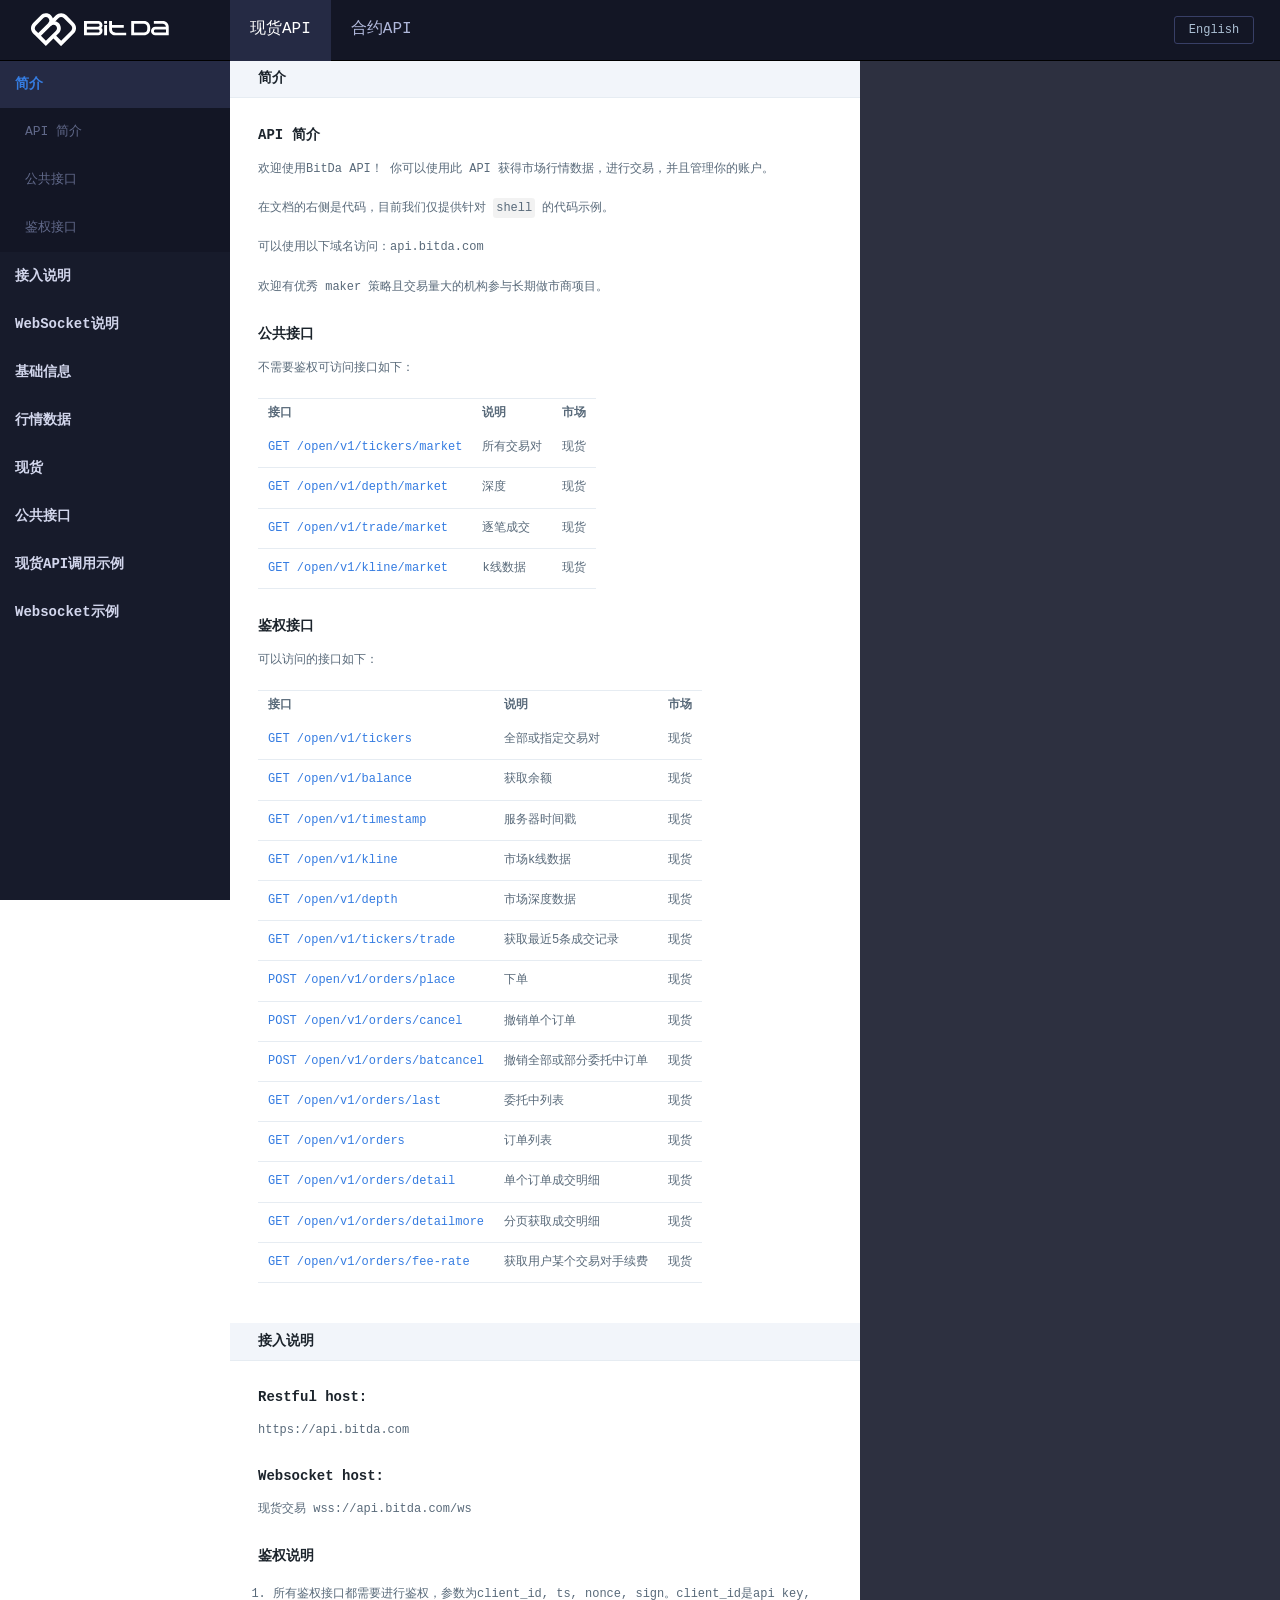
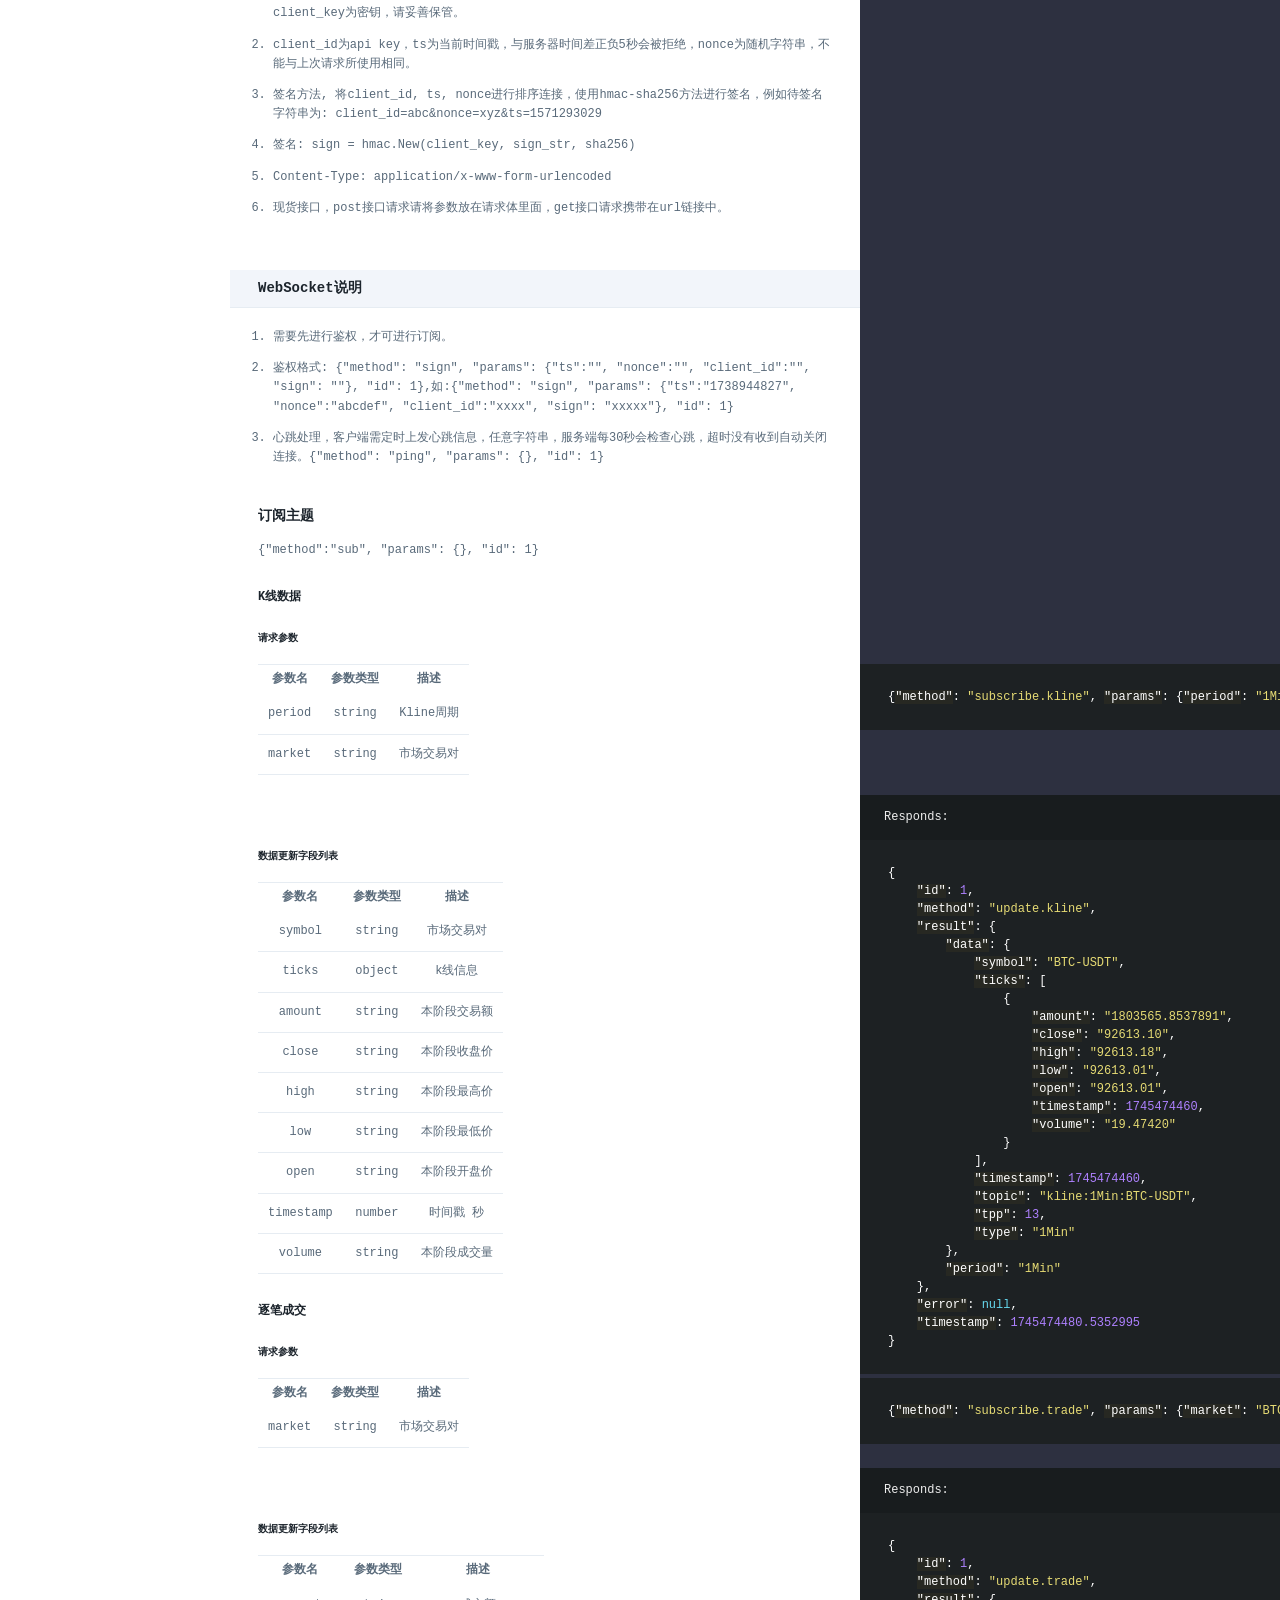
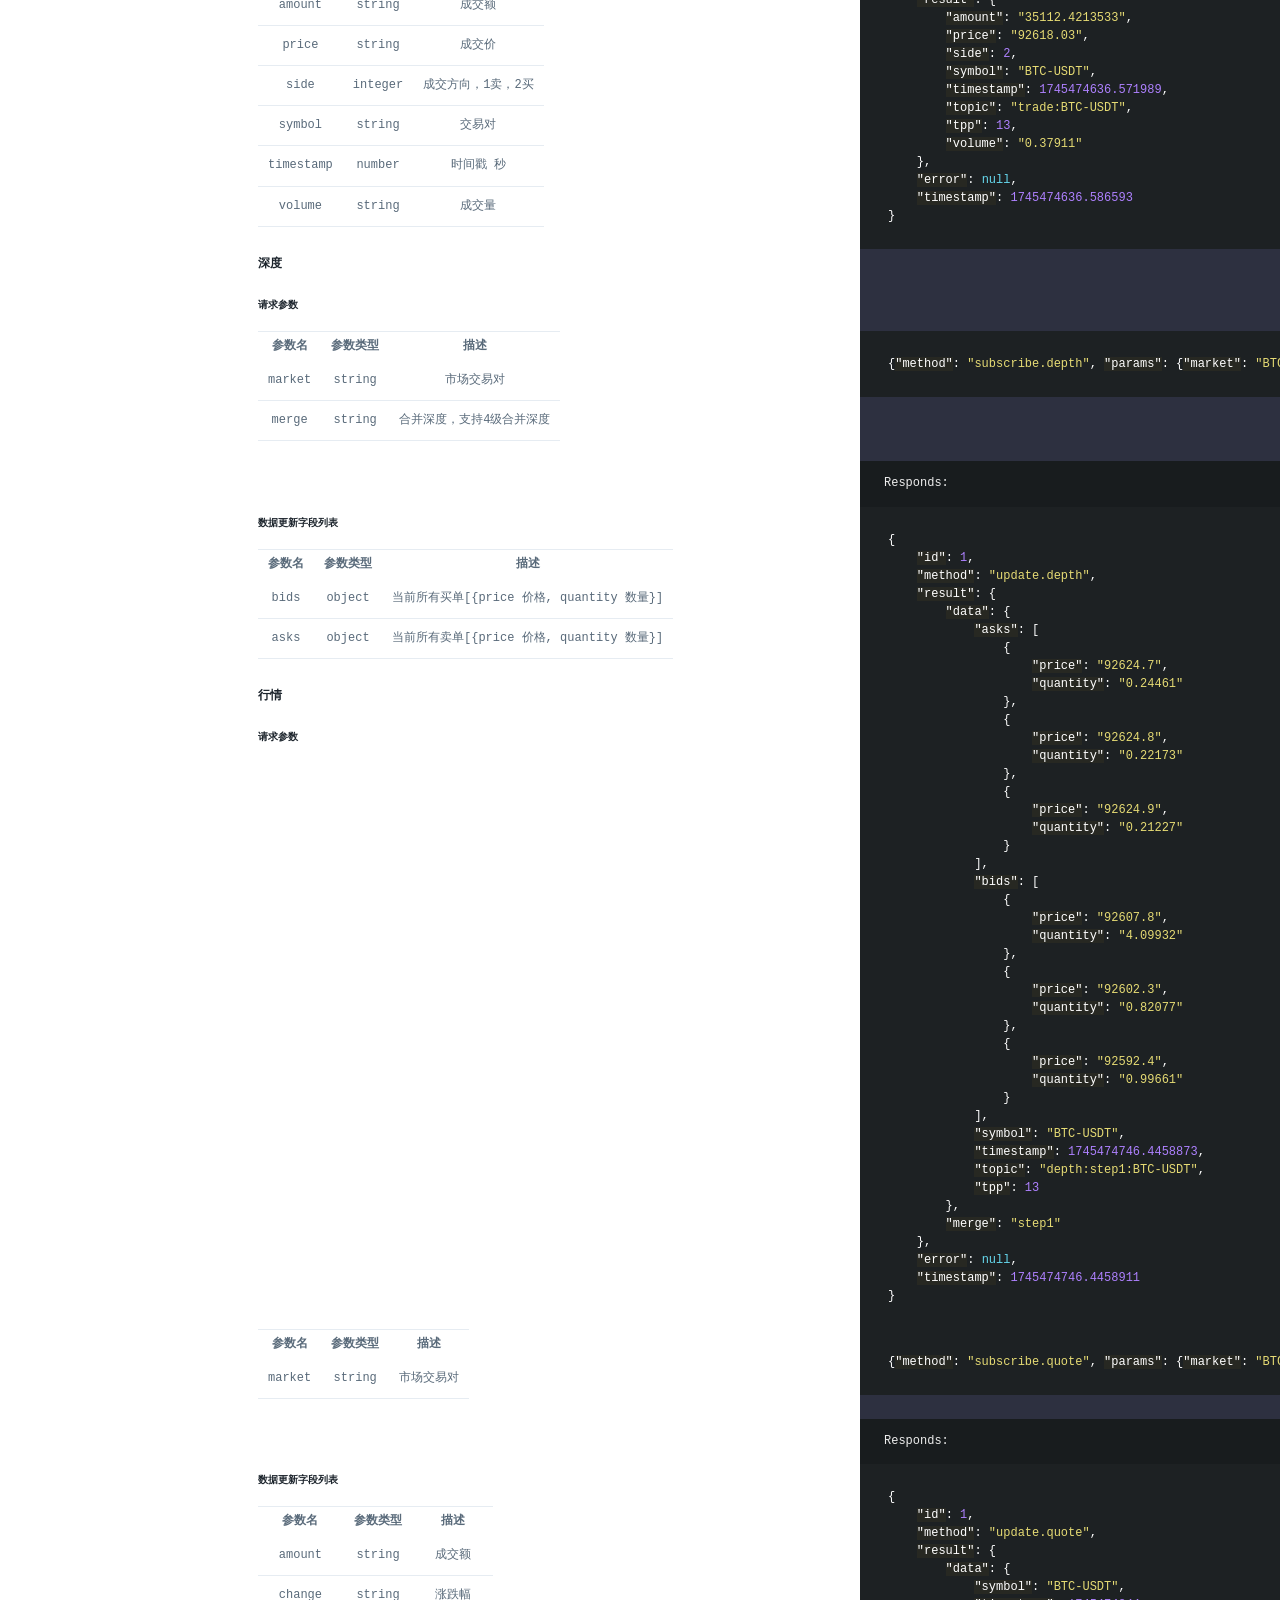
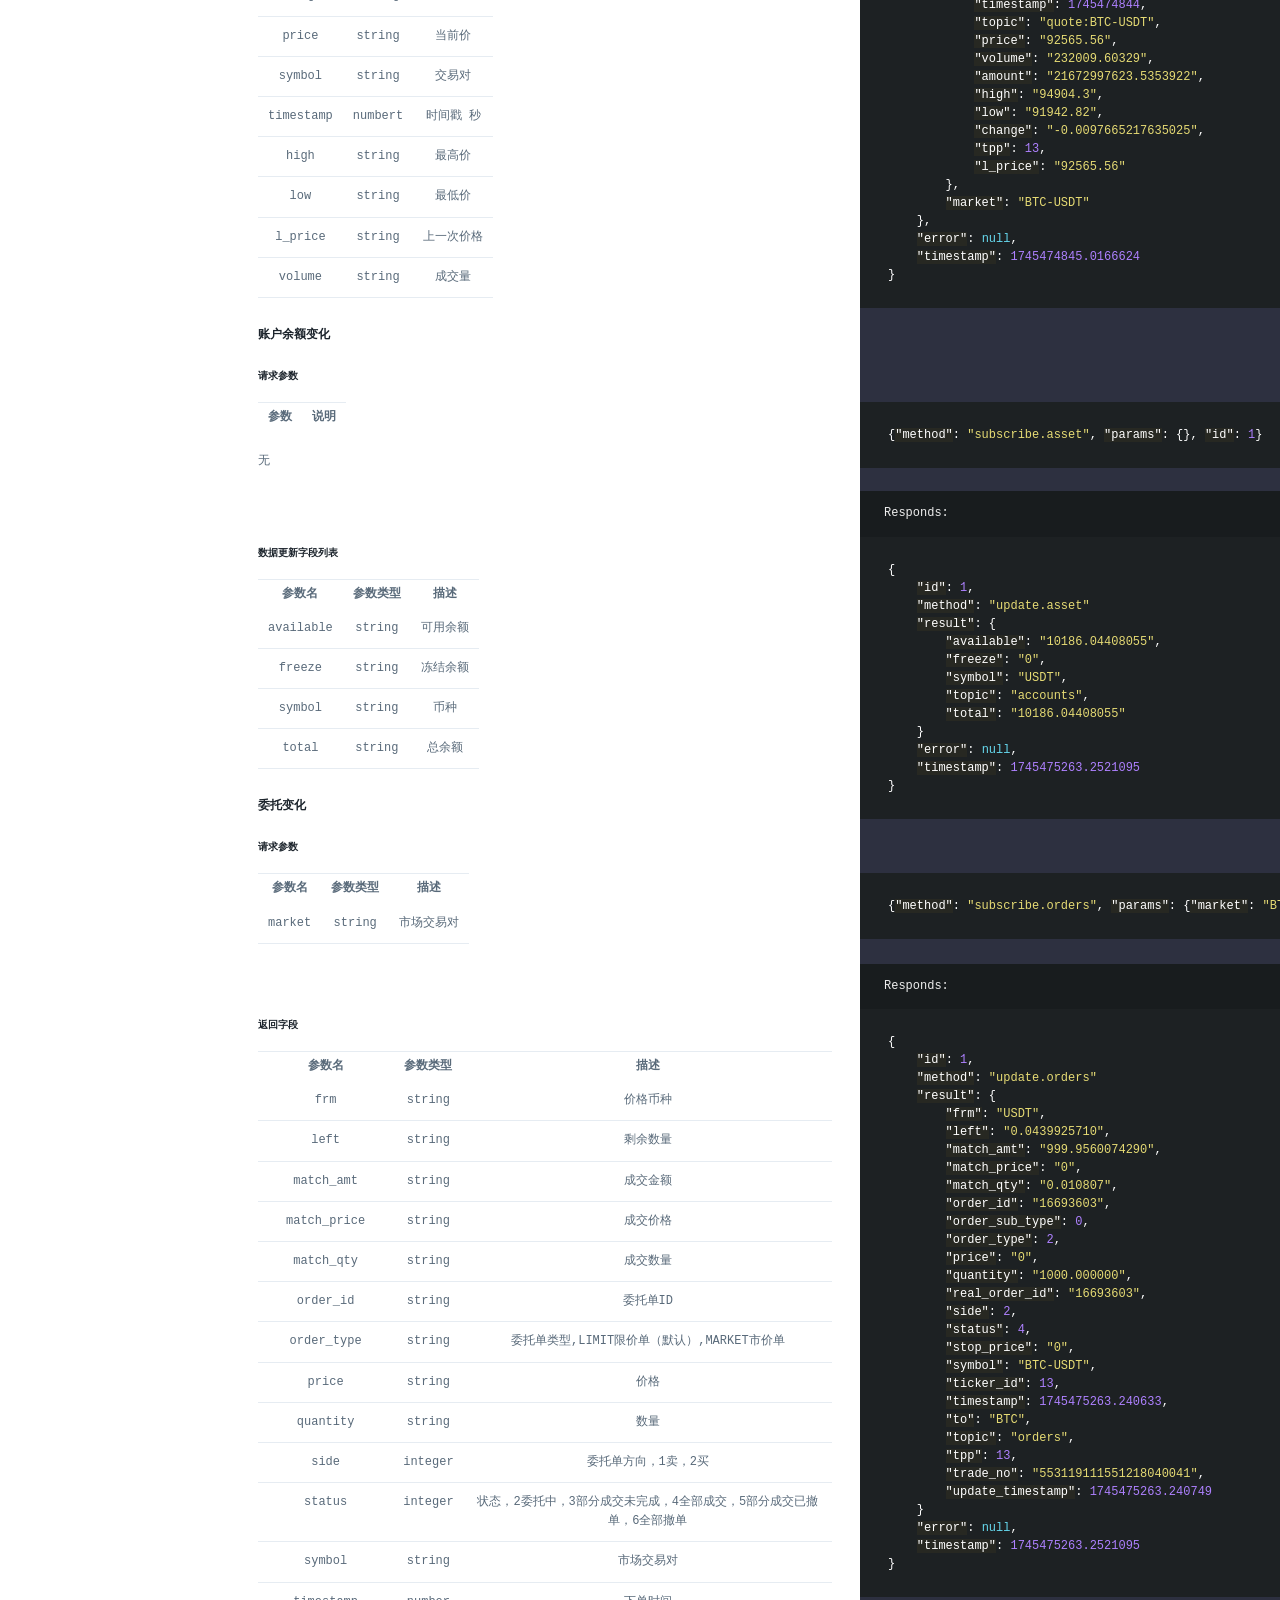
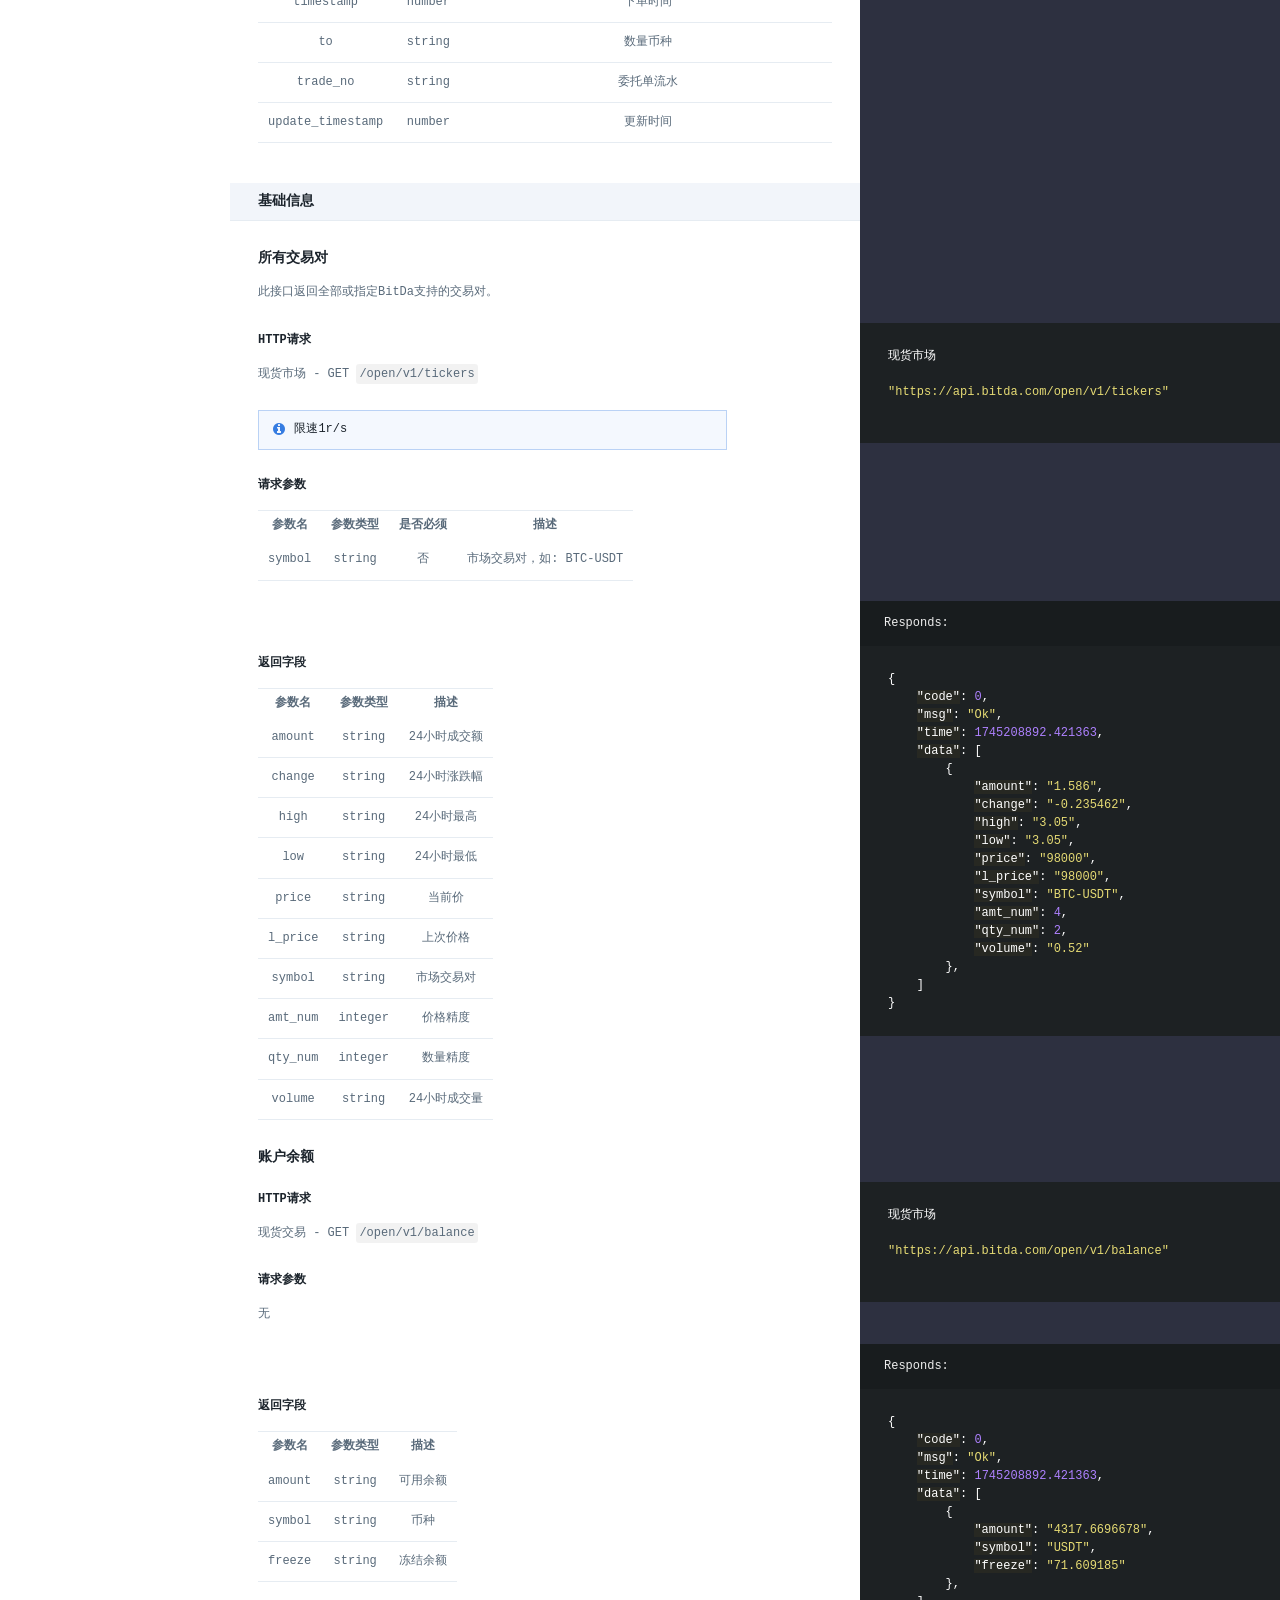
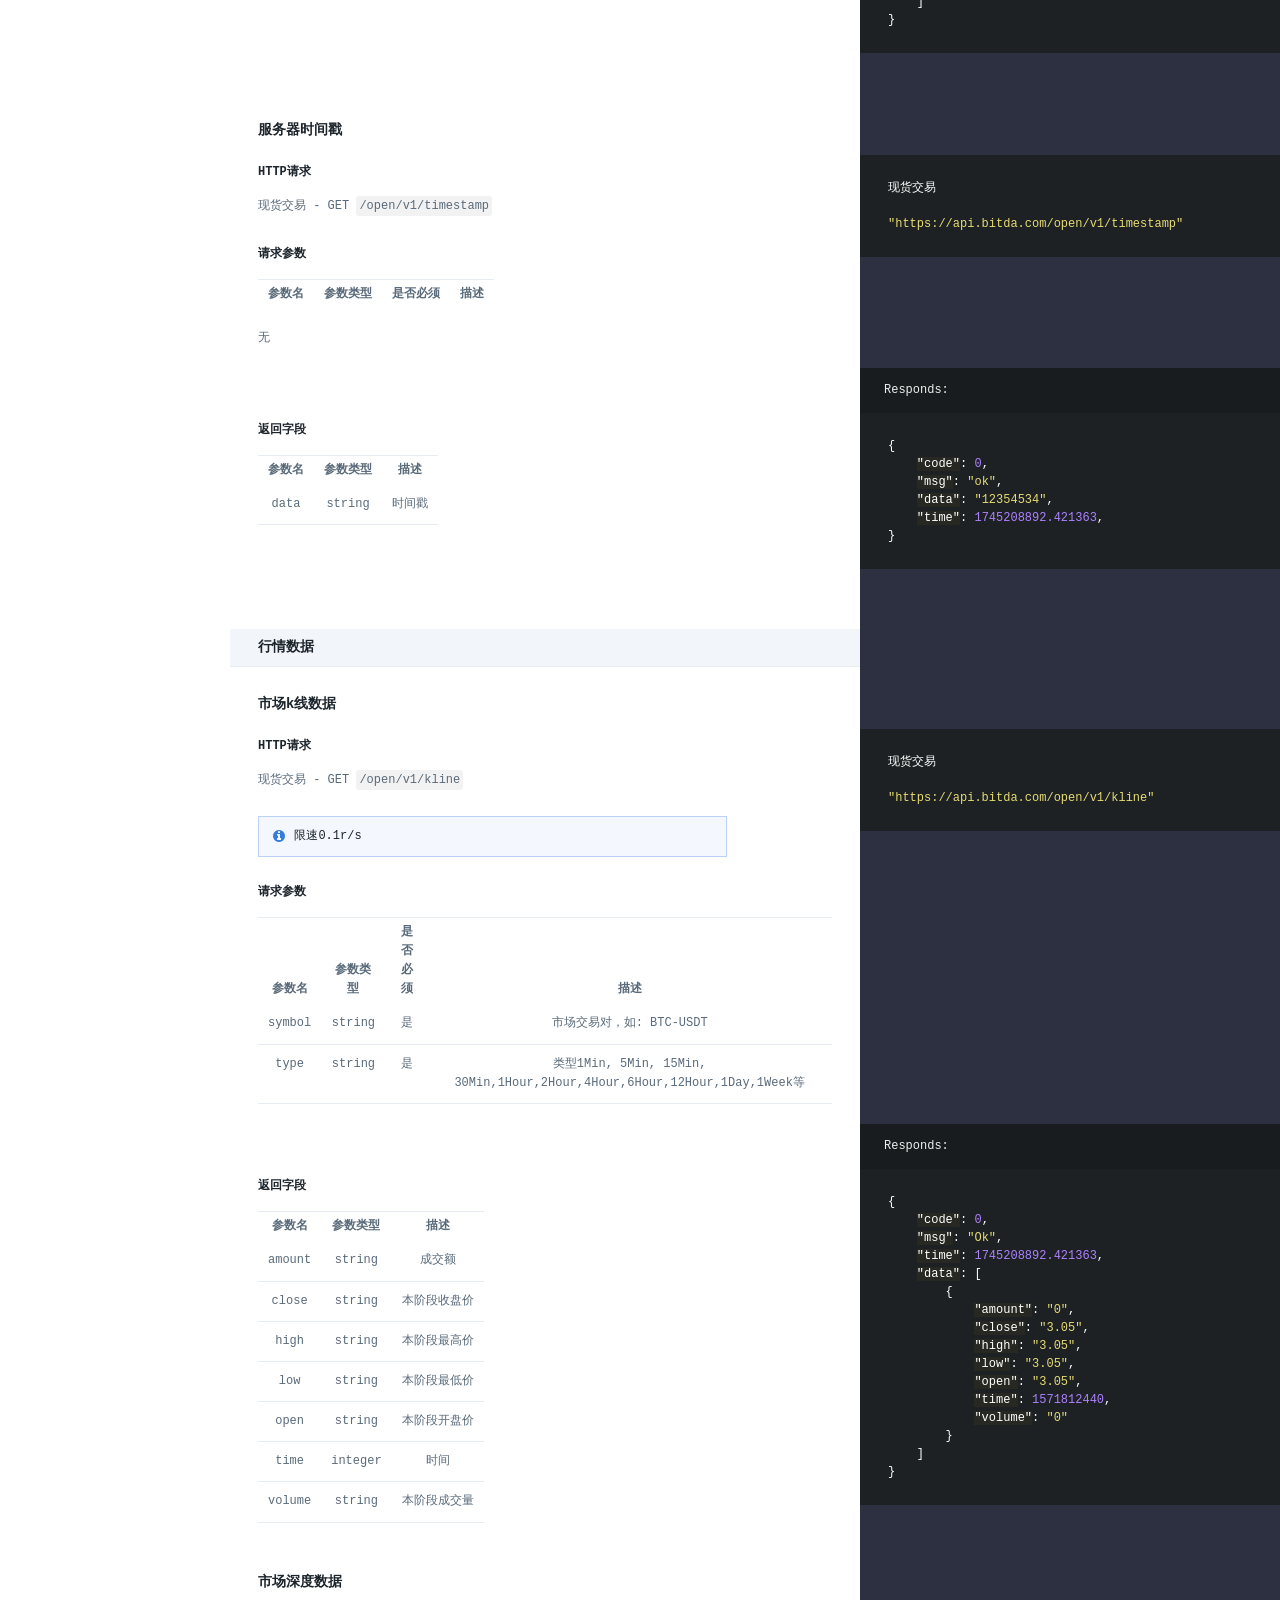
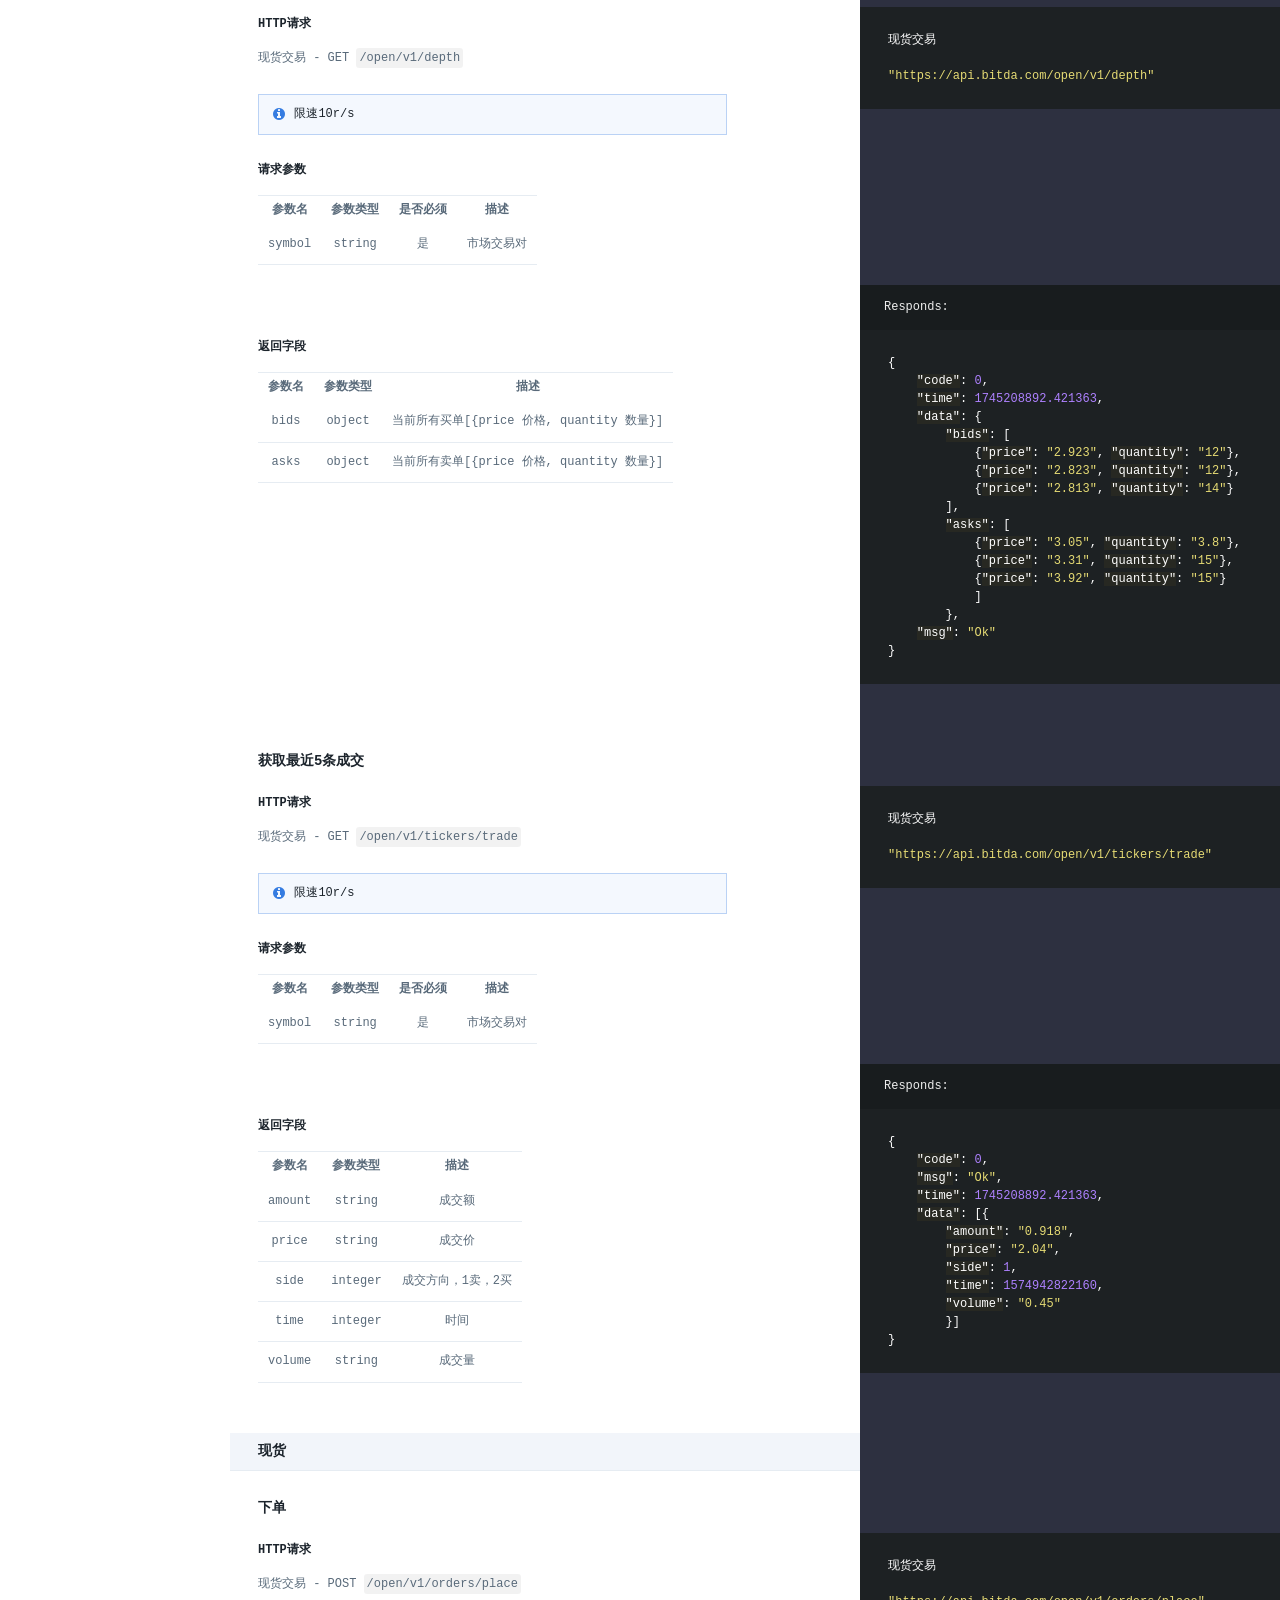
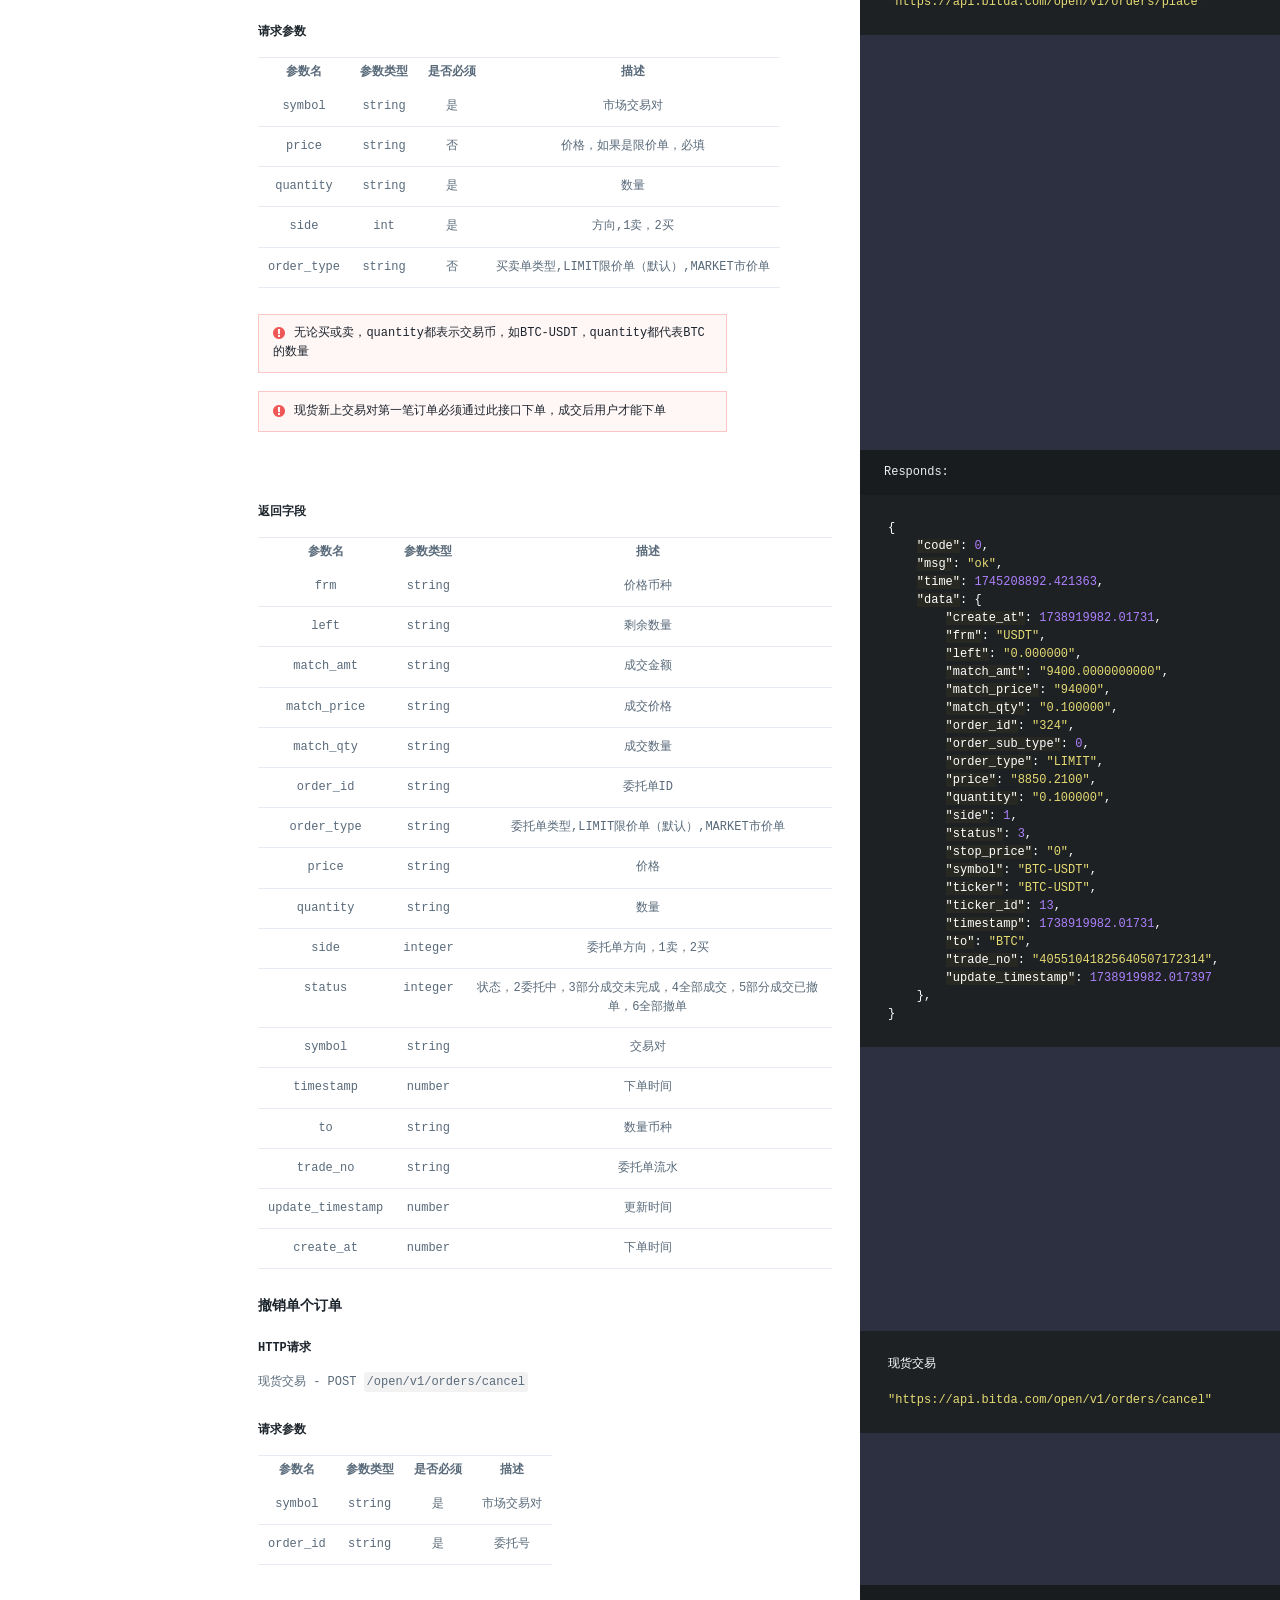
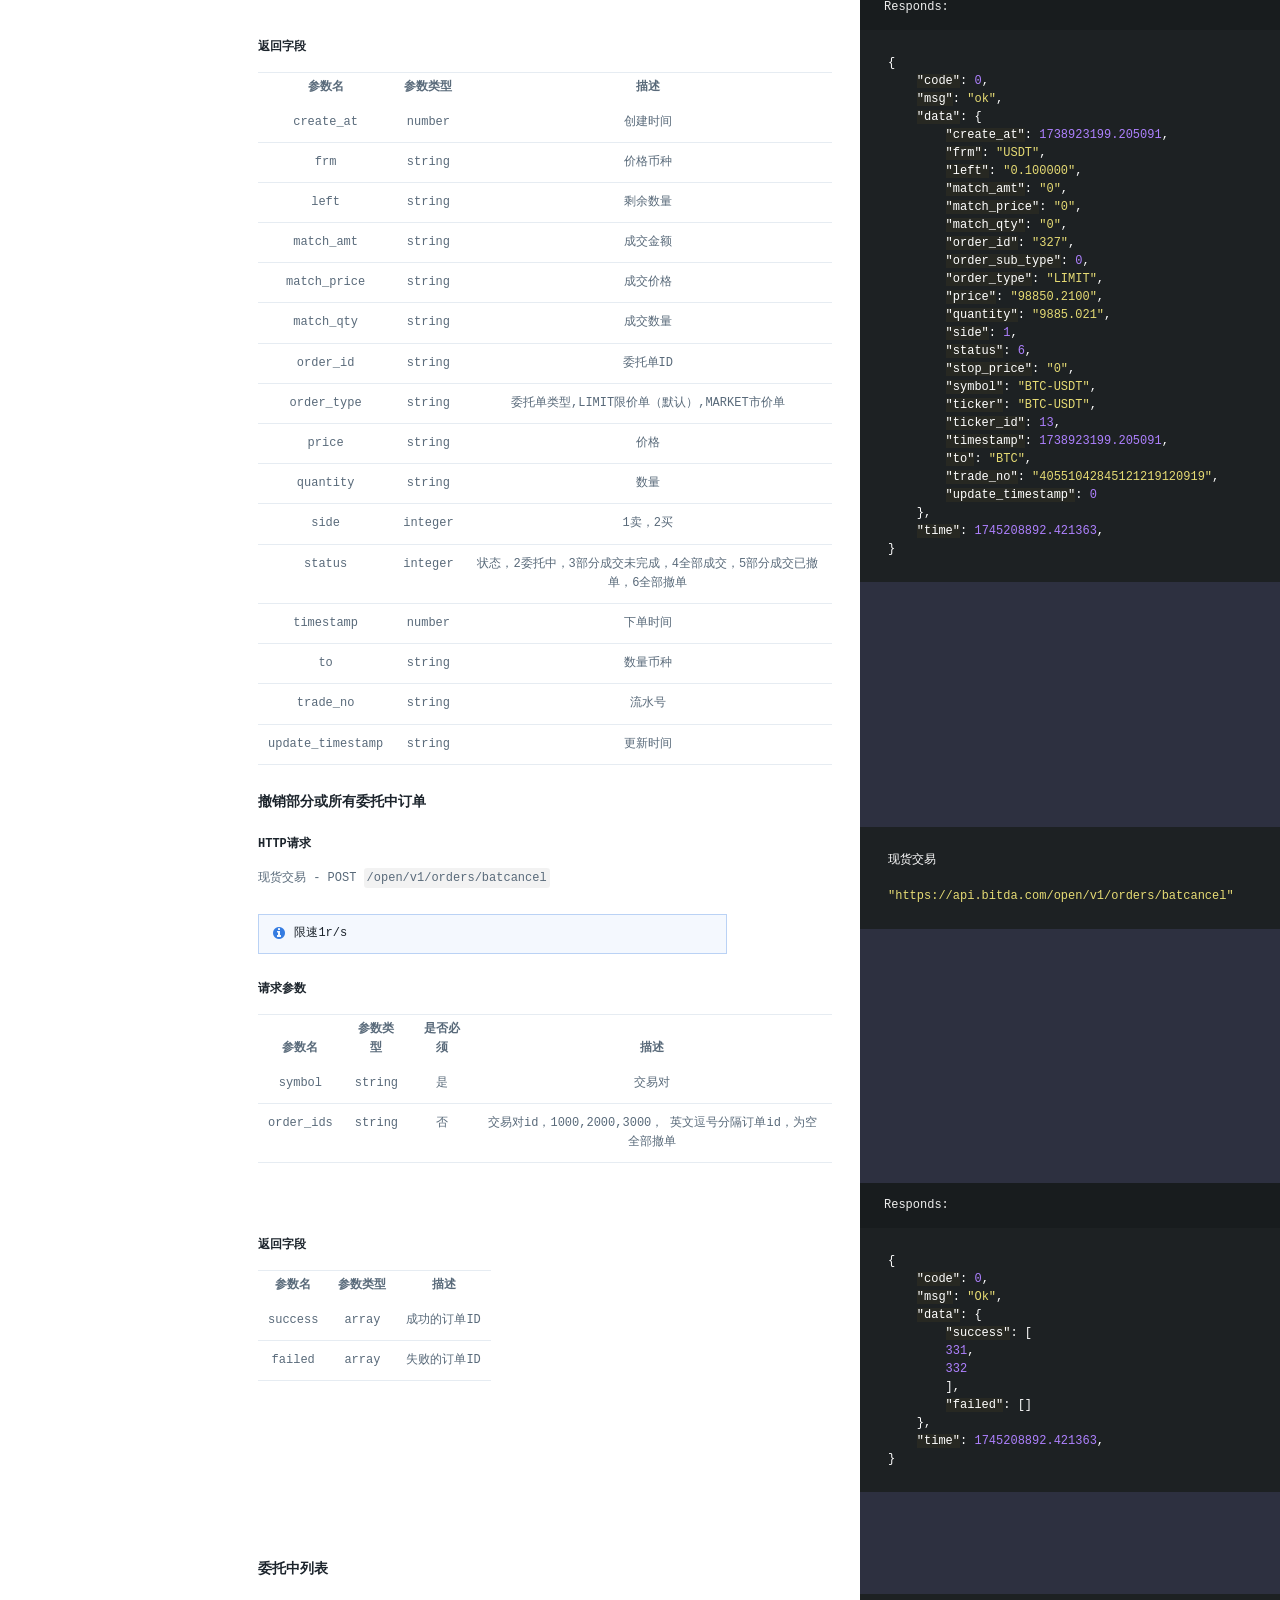
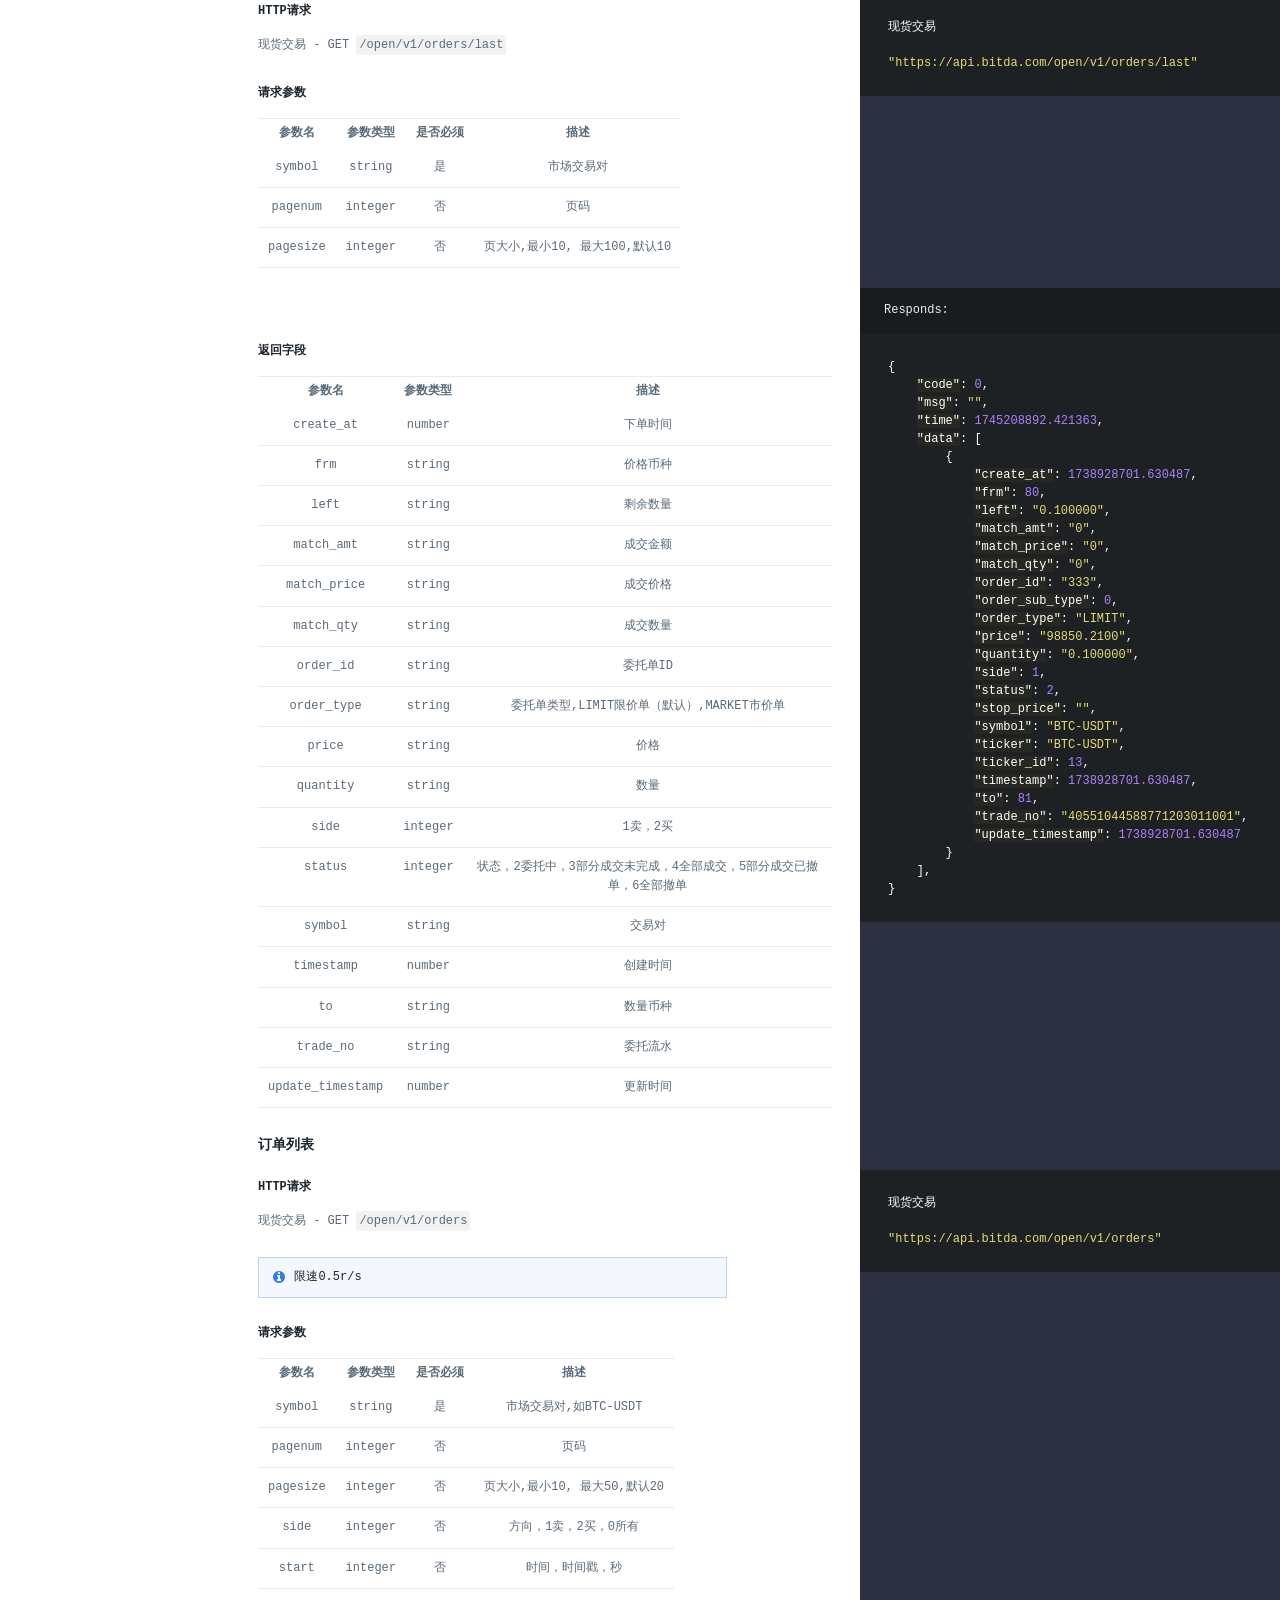
==== commit f8b2db1a: "publish: update generated from commit b9b656d834776673dbb93588eed15a4cfa53db41" ====
--- a/spot/v1/cn/index.html
+++ b/spot/v1/cn/index.html
@@ -241,7 +241,7 @@
           </span>
         </div>
       </div>
-      <!-- <a href="/spot/v1/cn/" class="lang" id="lang_box">简体中文</a> -->
+      <a href="/spot/v1/en/" class="lang" id="lang_box" style="display: block;">English</a>
     </header>
     <div class="toc-wrapper">
       <ul id="toc" class="toc-list-h1">
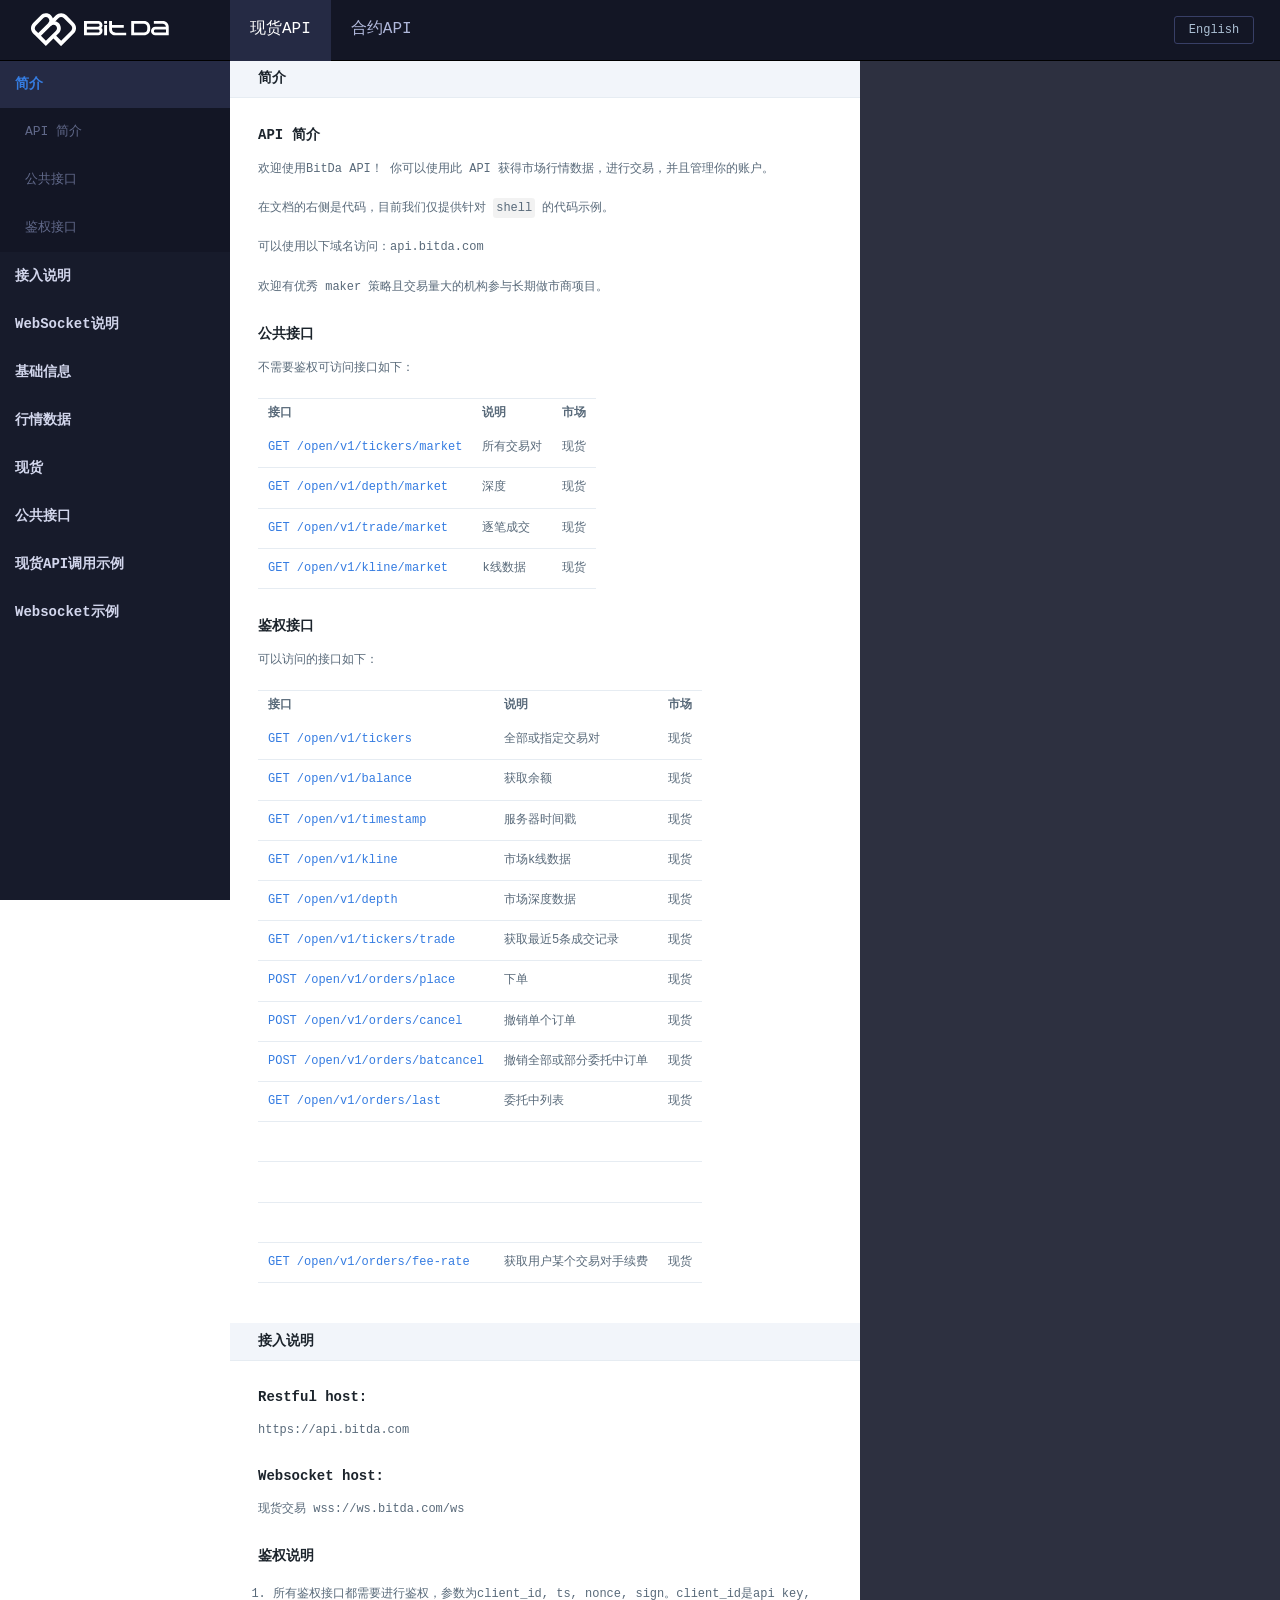
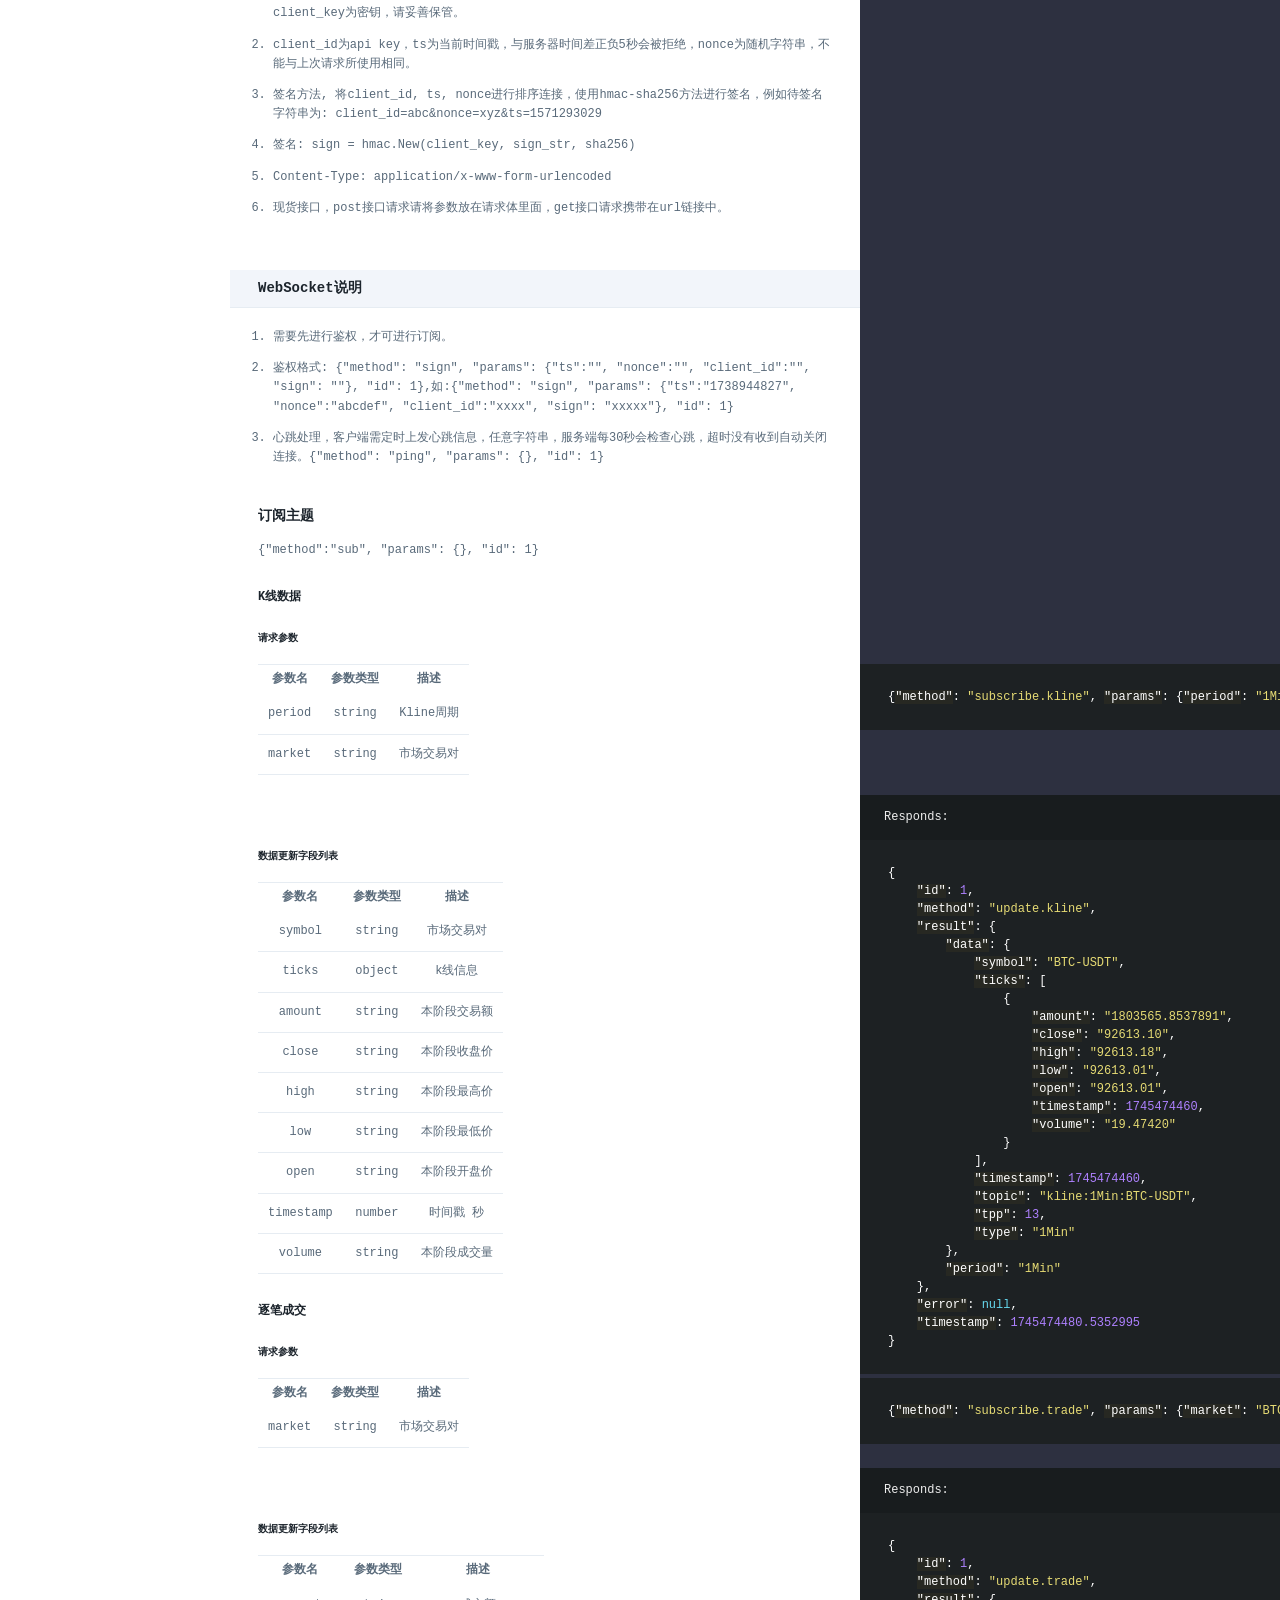
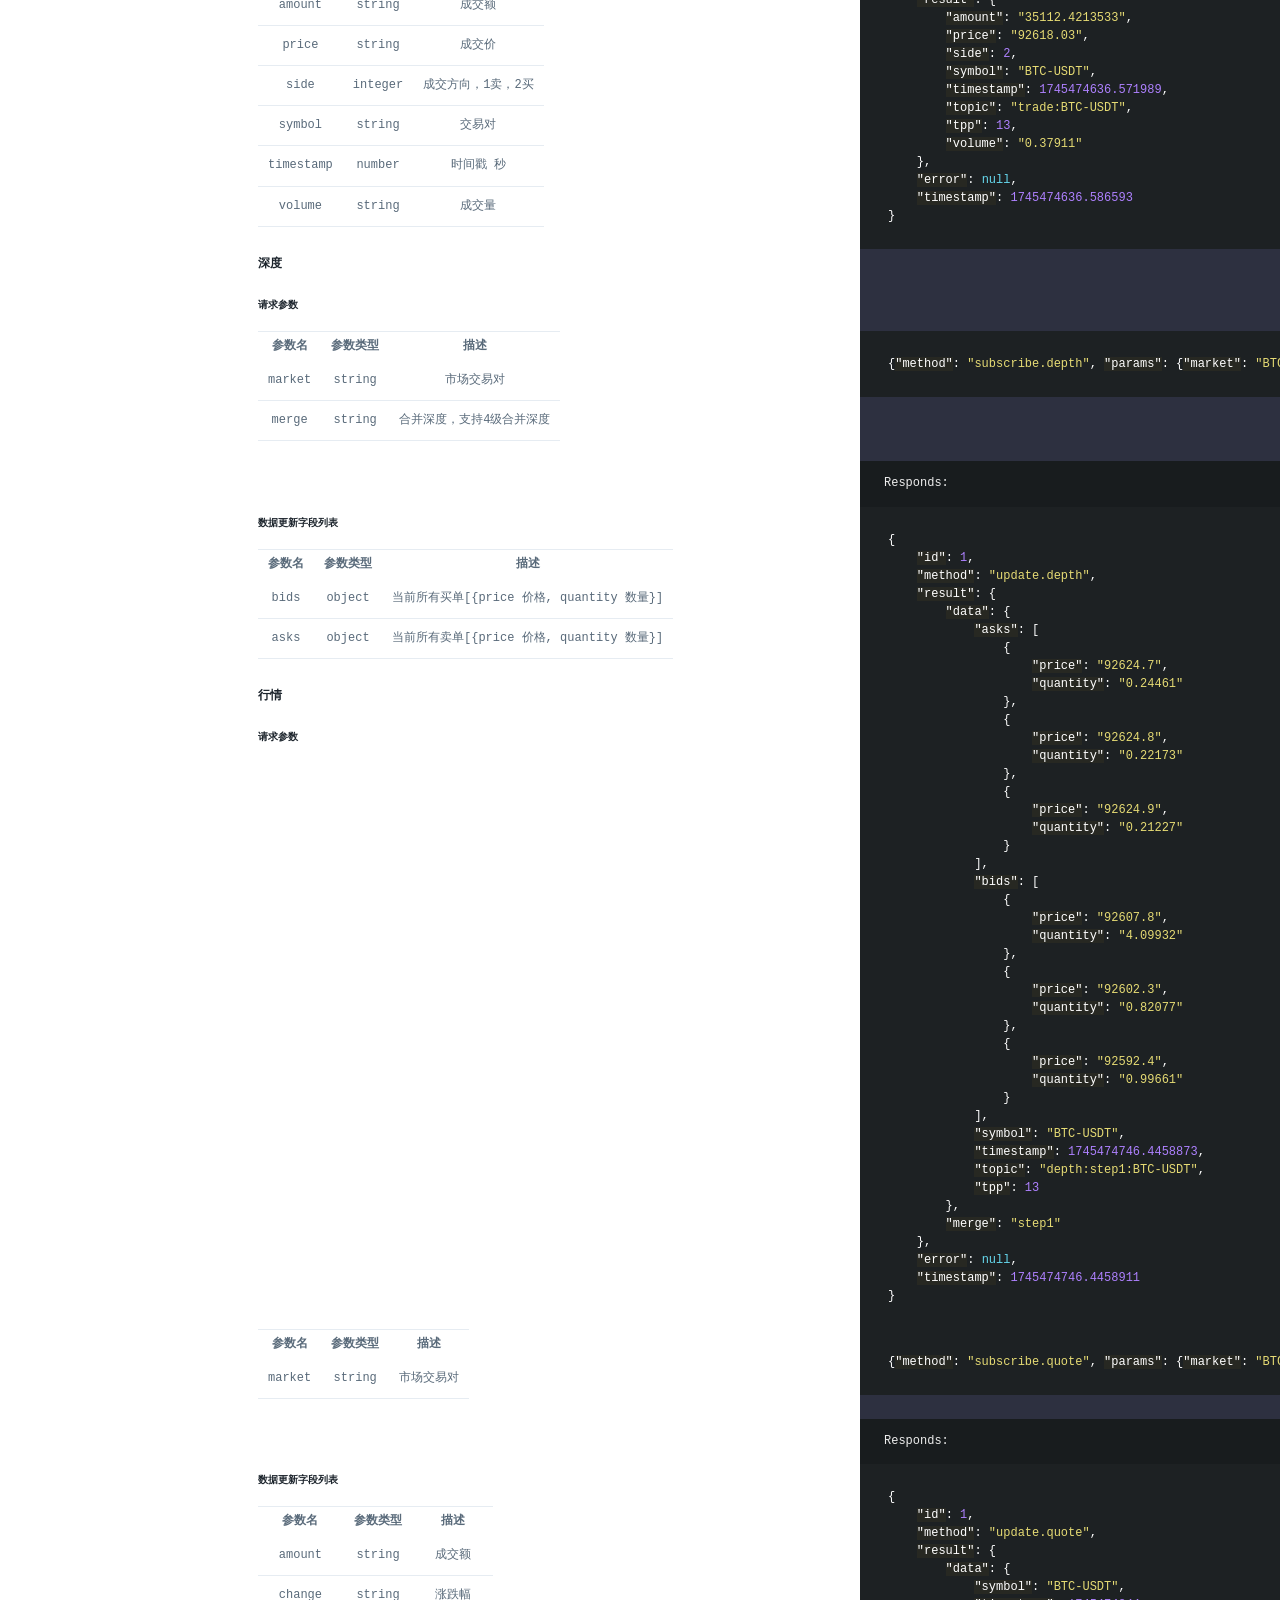
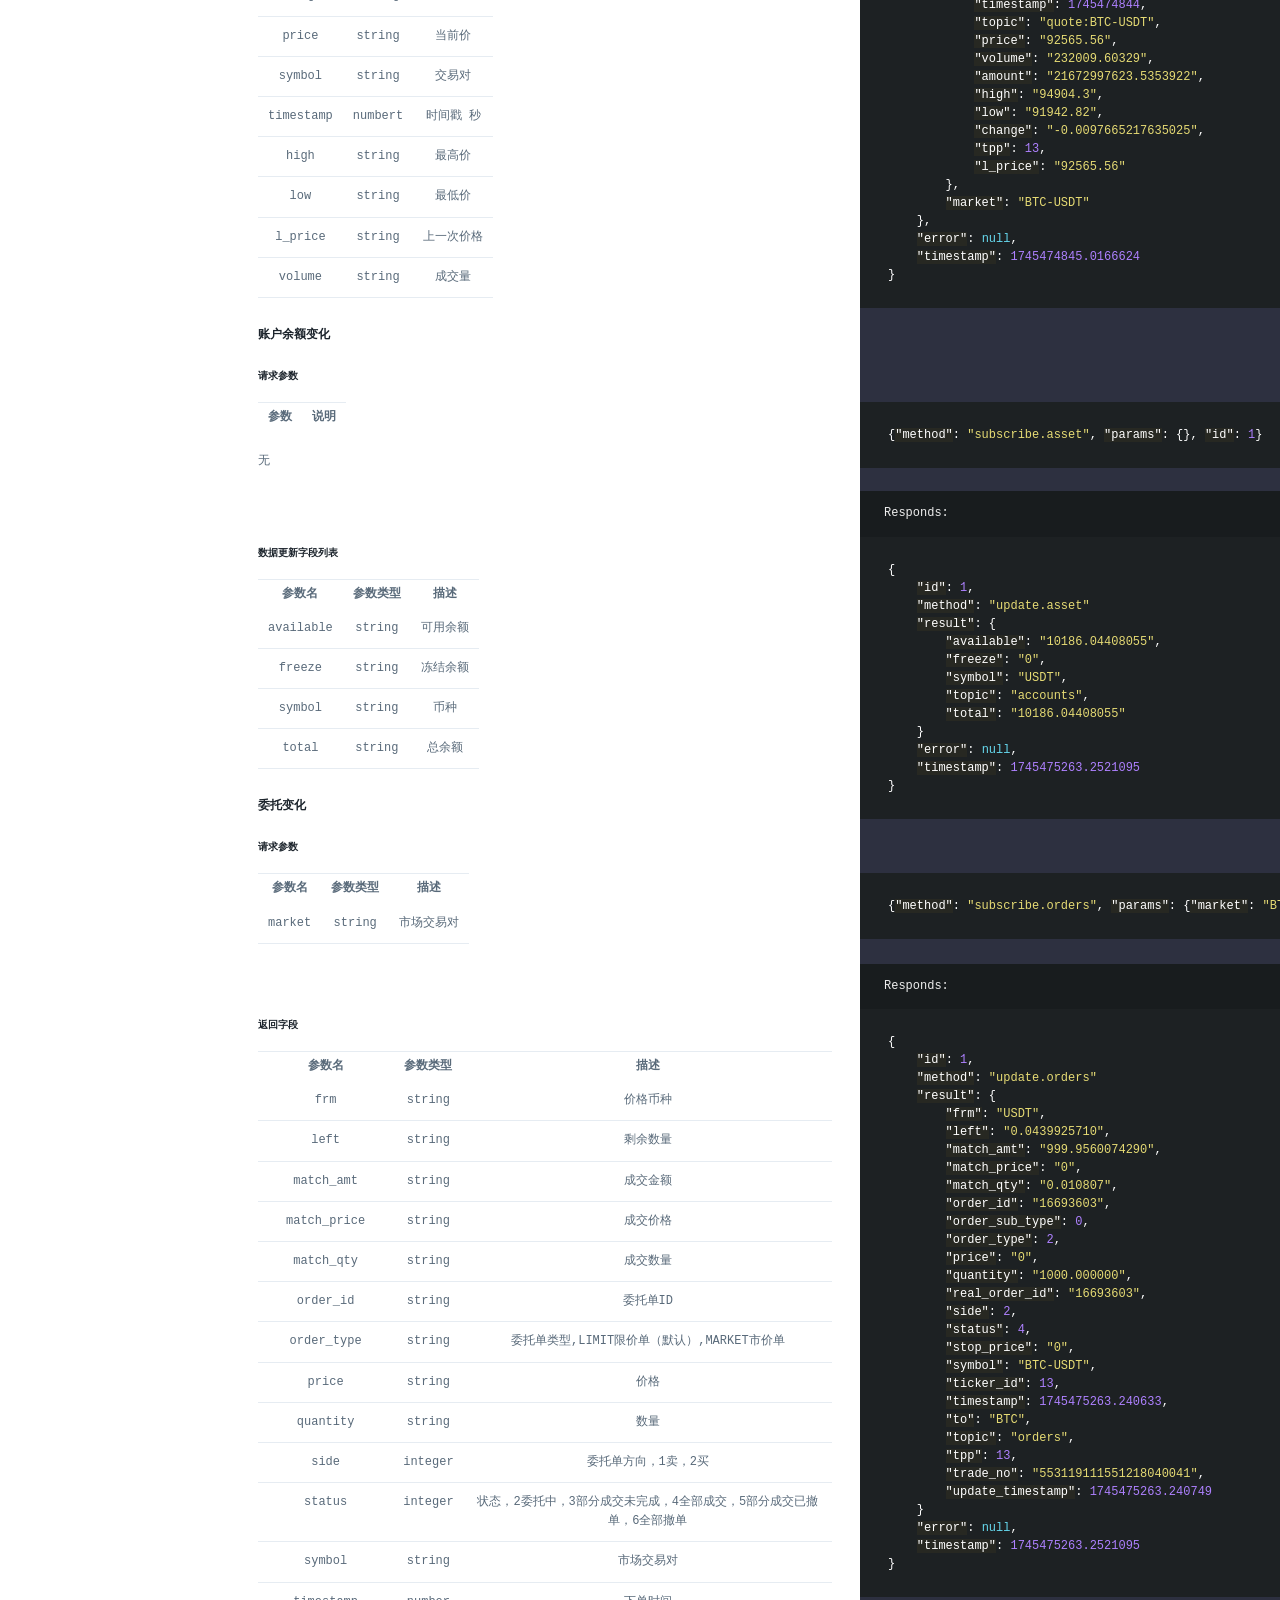
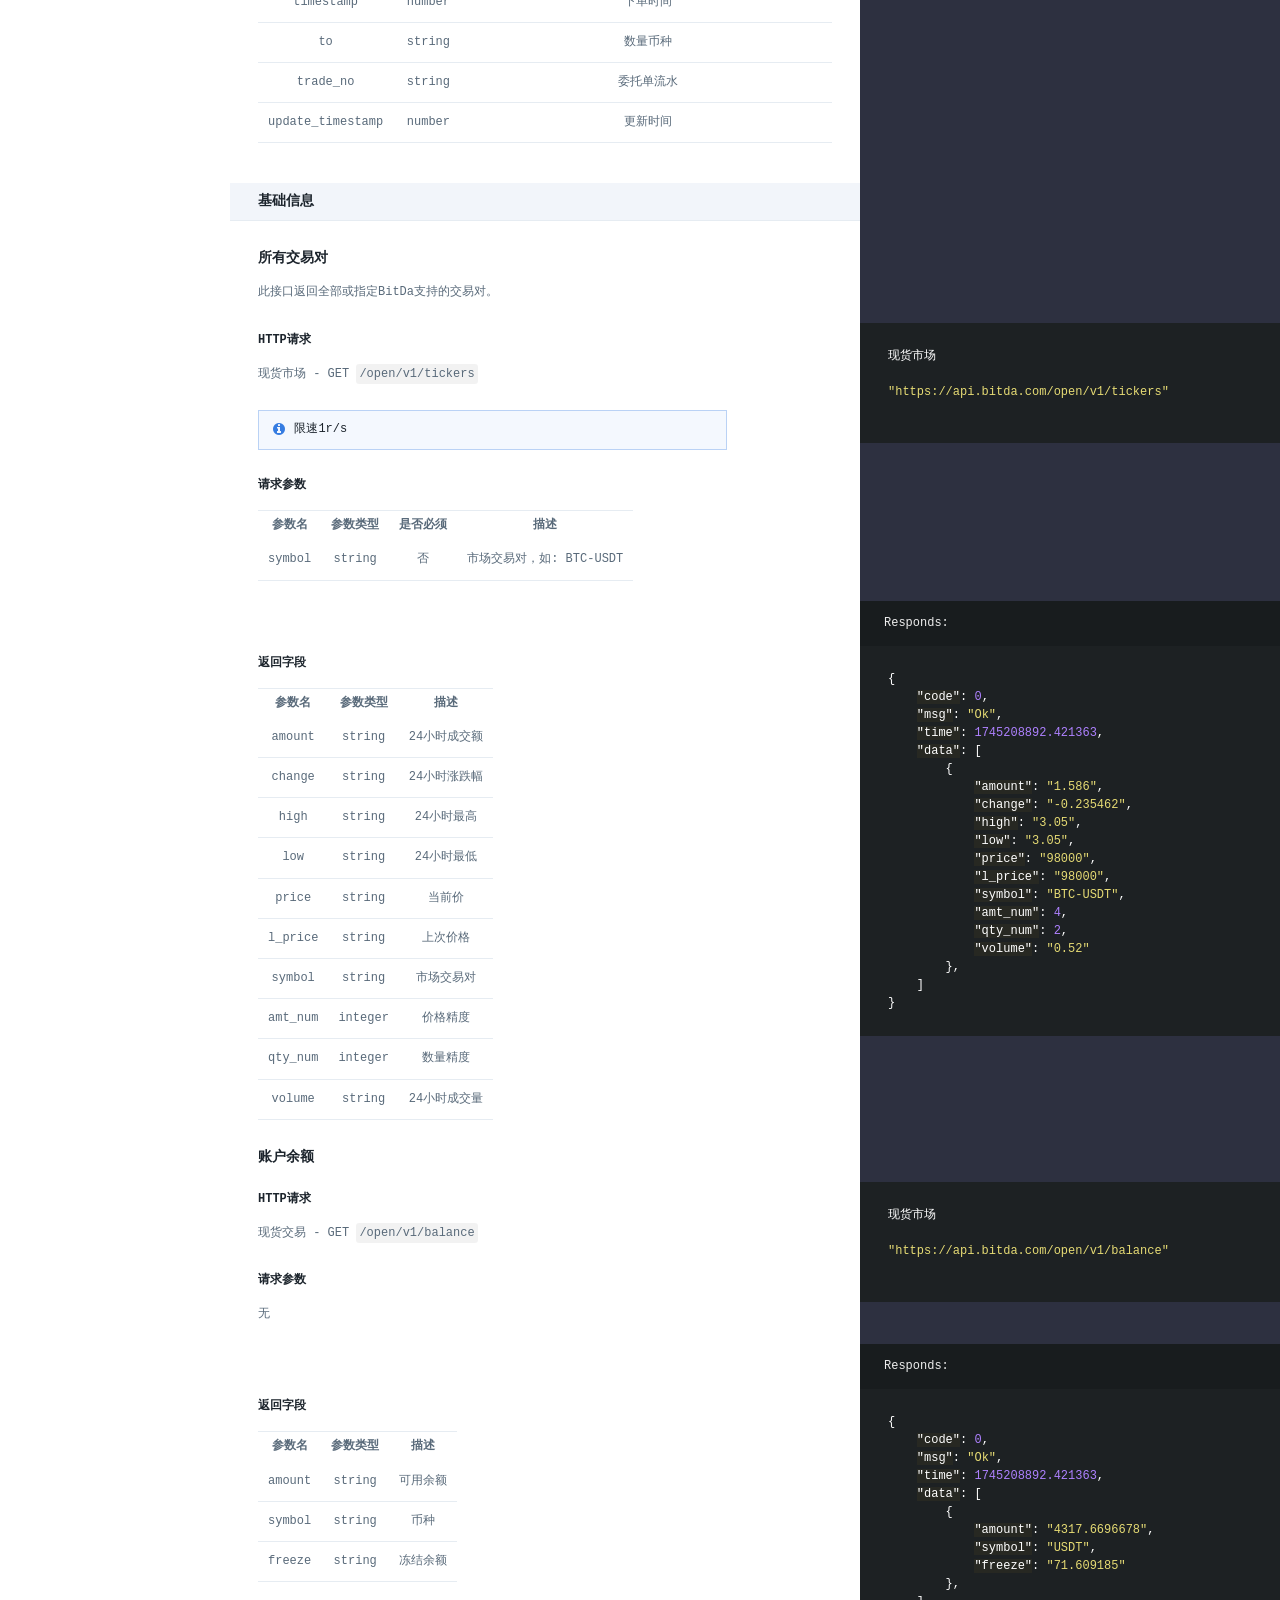
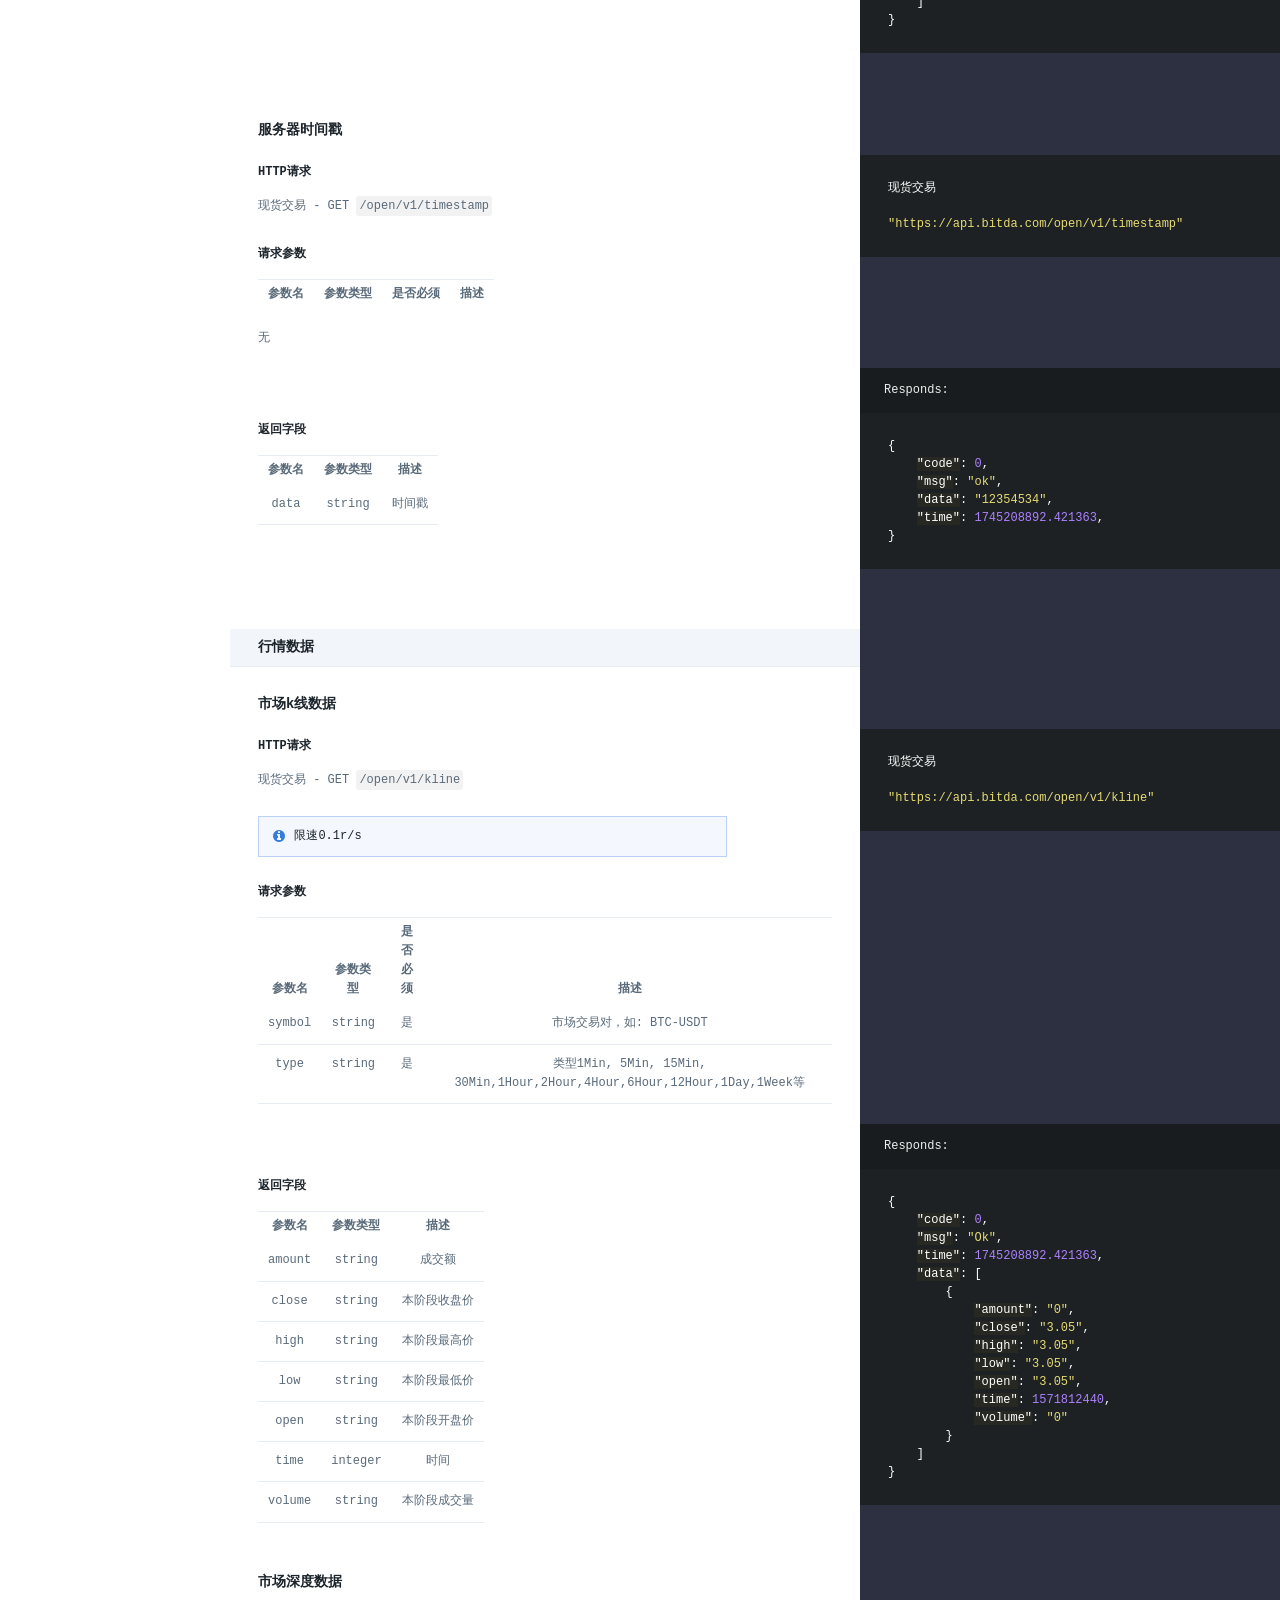
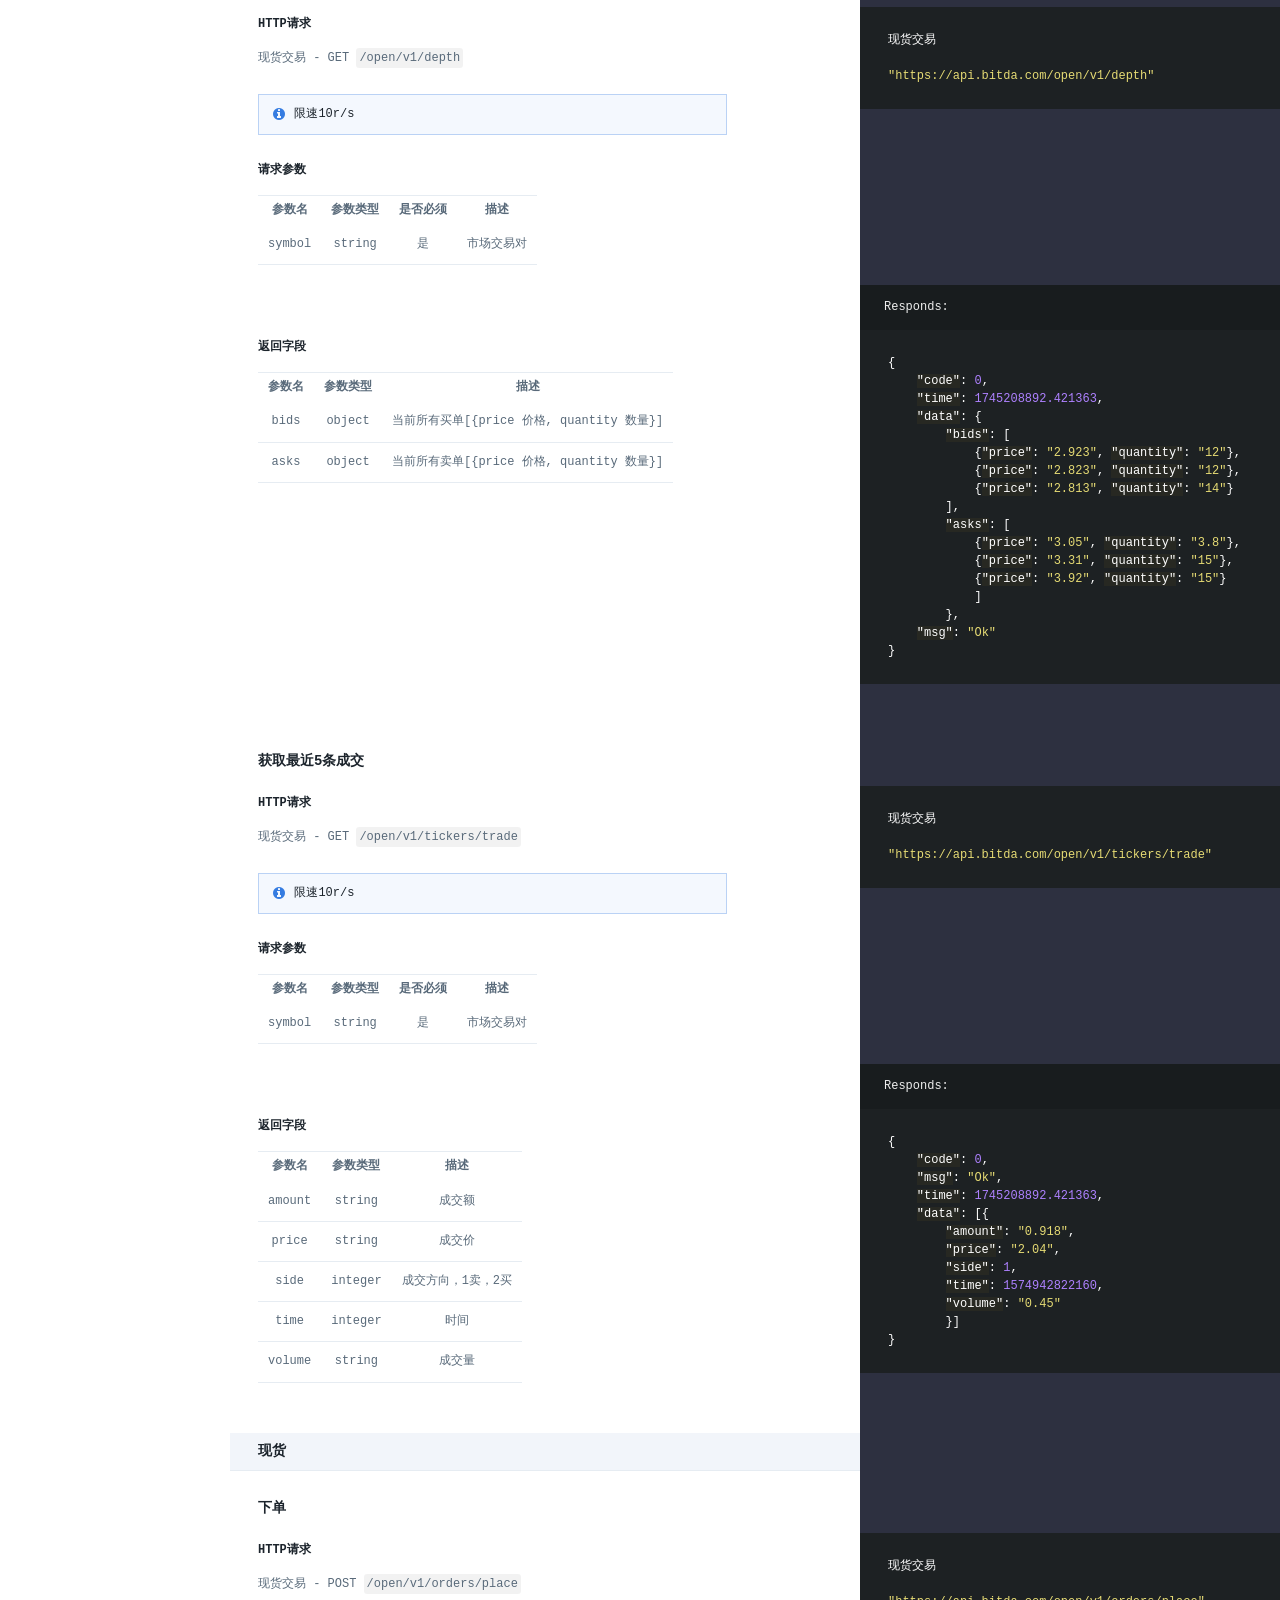
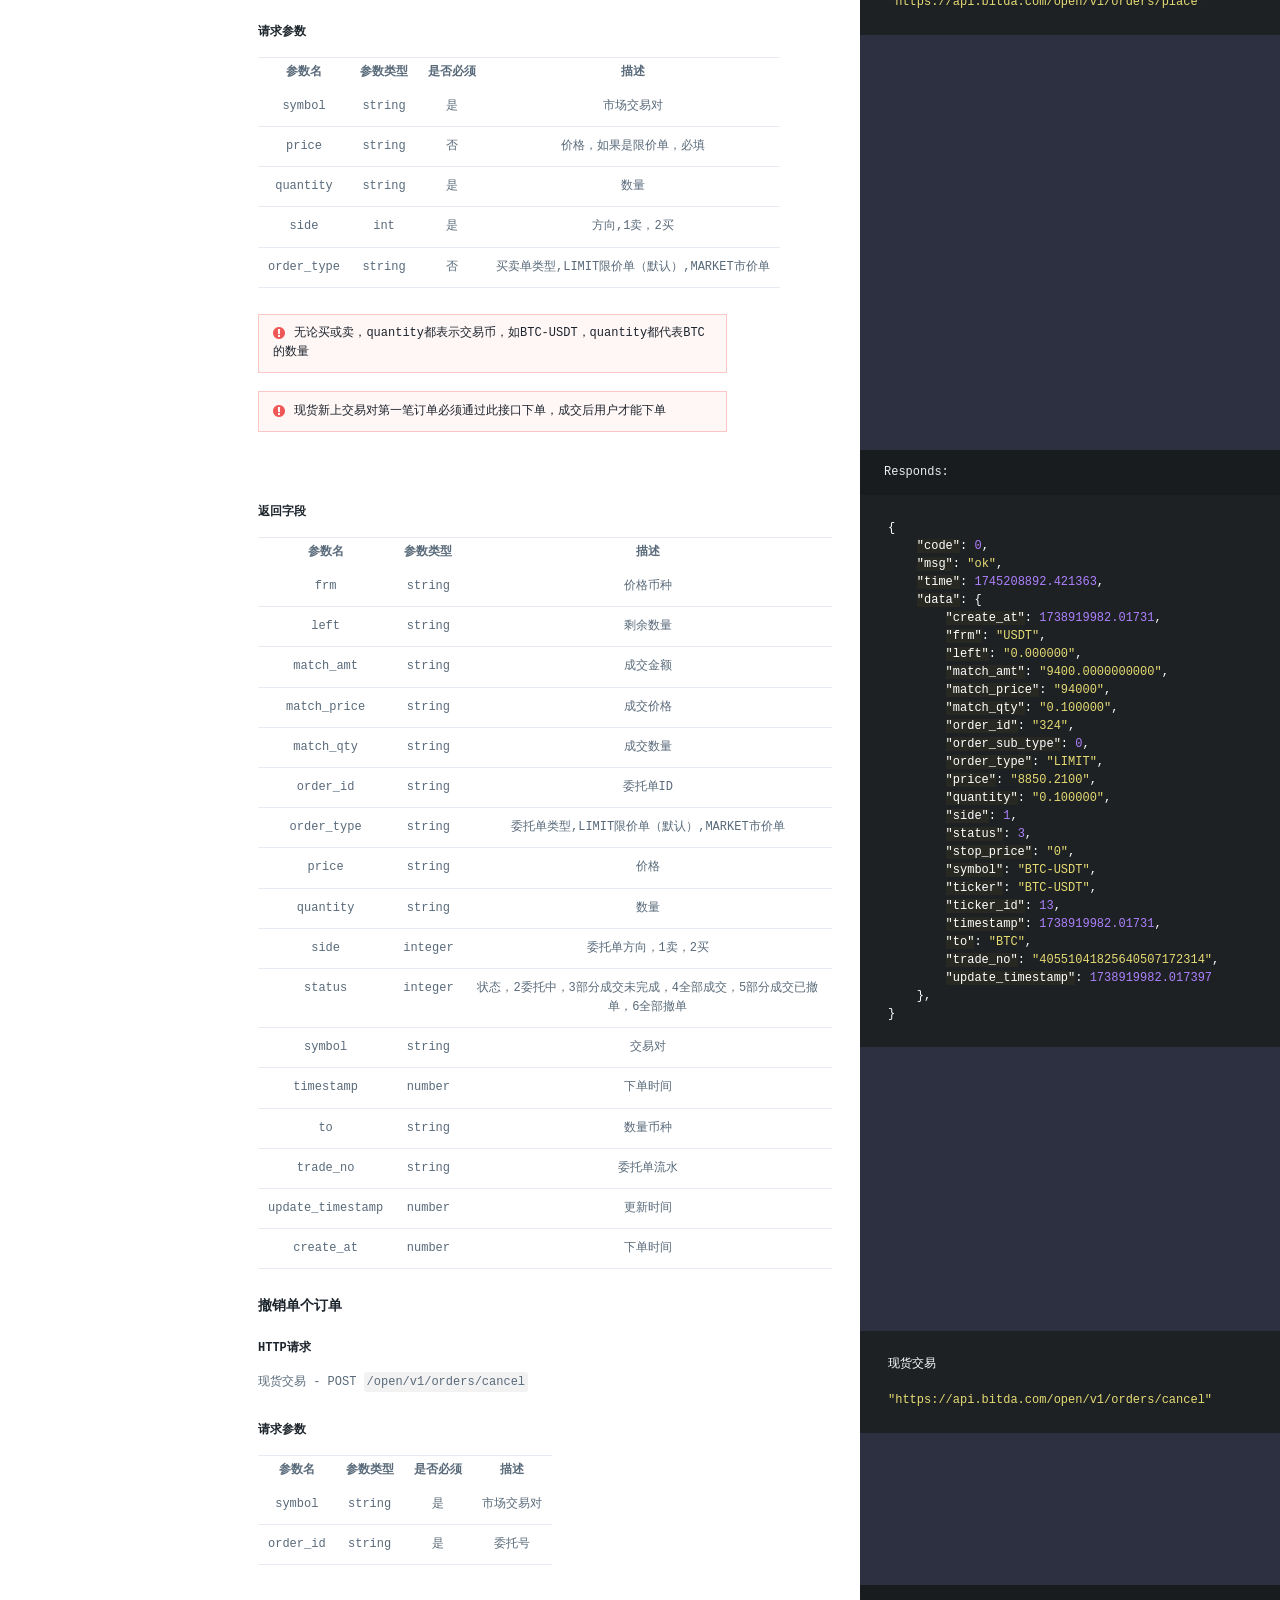
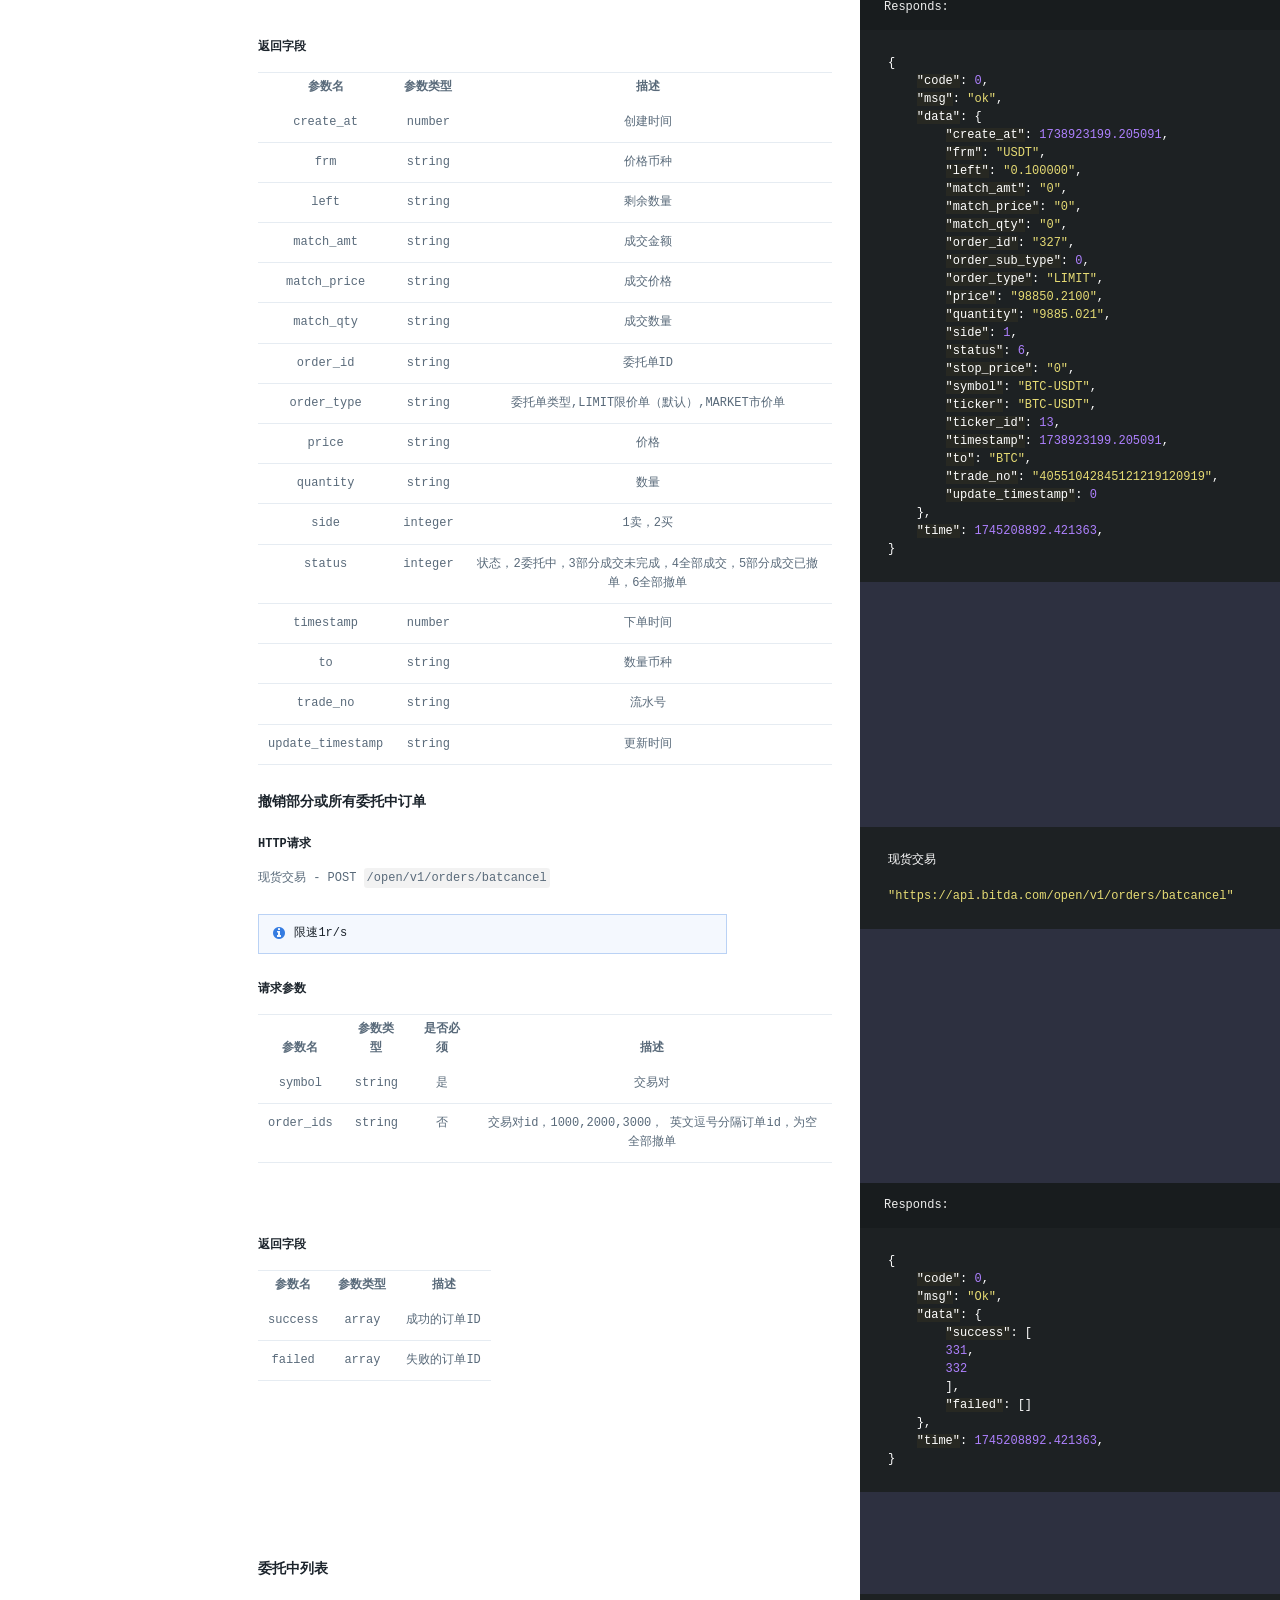
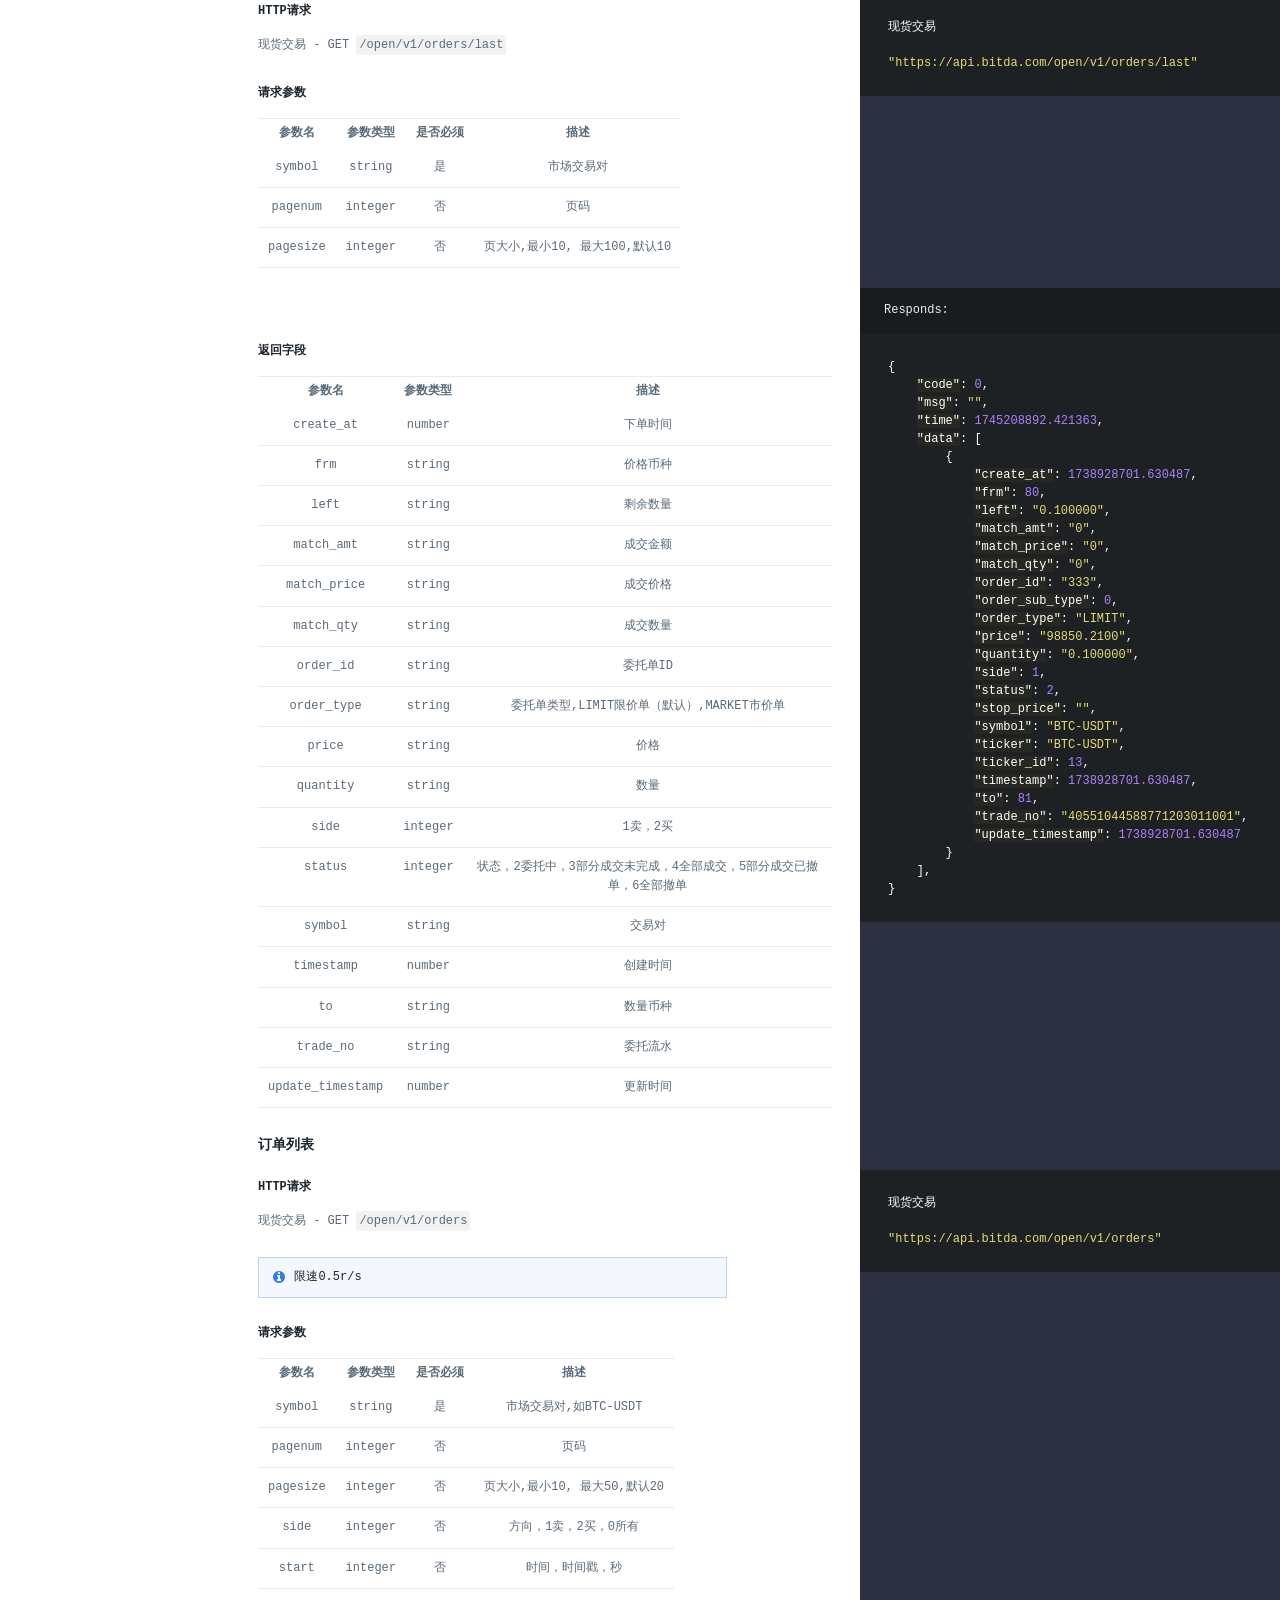
==== commit 5673dcbf: "publish: update generated from commit a2aa725e16119b1743d87c0b172f072fe16aa18a" ====
--- a/spot/v1/cn/index.html
+++ b/spot/v1/cn/index.html
@@ -490,7 +490,7 @@
 <p>https://api.bitda.com</p>
 <h2 id='websocket-host'>Websocket host:</h2>
 <p>现货交易
-    wss://api.bitda.com/ws</p>
+    wss://ws.bitda.com/ws</p>
 <h2 id='17fef2a7cd'>鉴权说明</h2>
 <ol>
 <li><p>所有鉴权接口都需要进行鉴权，参数为client_id, ts, nonce, sign。client_id是api key, client_key为密钥，请妥善保管。</p></li>
@@ -3064,7 +3064,7 @@
 <span class="n">asyncio</span><span class="p">.</span><span class="n">set_event_loop_policy</span><span class="p">(</span><span class="n">uvloop</span><span class="p">.</span><span class="n">EventLoopPolicy</span><span class="p">())</span>
 
 <span class="c1"># 现货交易
-</span><span class="n">host</span> <span class="o">=</span> <span class="s">"wss://api.bitda.com/ws"</span>
+</span><span class="n">host</span> <span class="o">=</span> <span class="s">"wss://ws.bitda.com/ws"</span>
 <span class="n">client_id</span> <span class="o">=</span> <span class="s">""</span>
 <span class="n">client_key</span> <span class="o">=</span> <span class="s">""</span>
 
